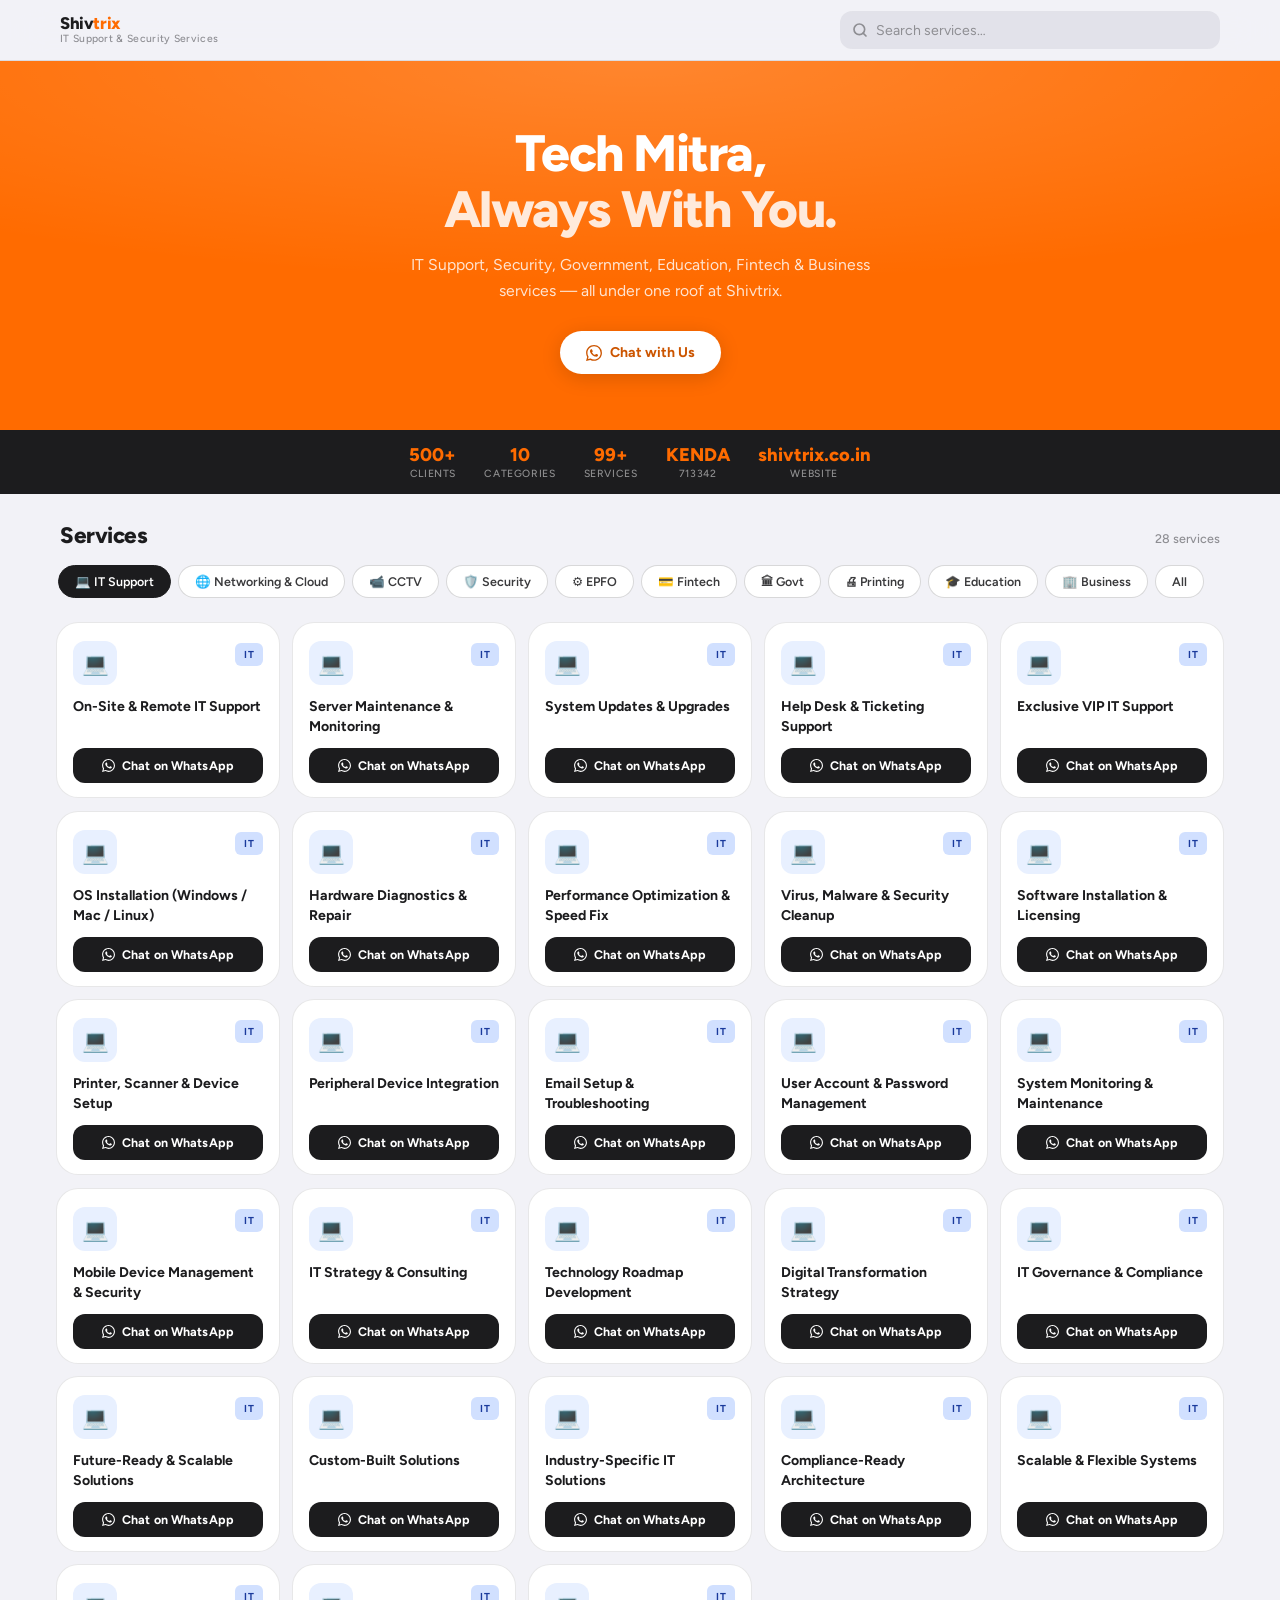
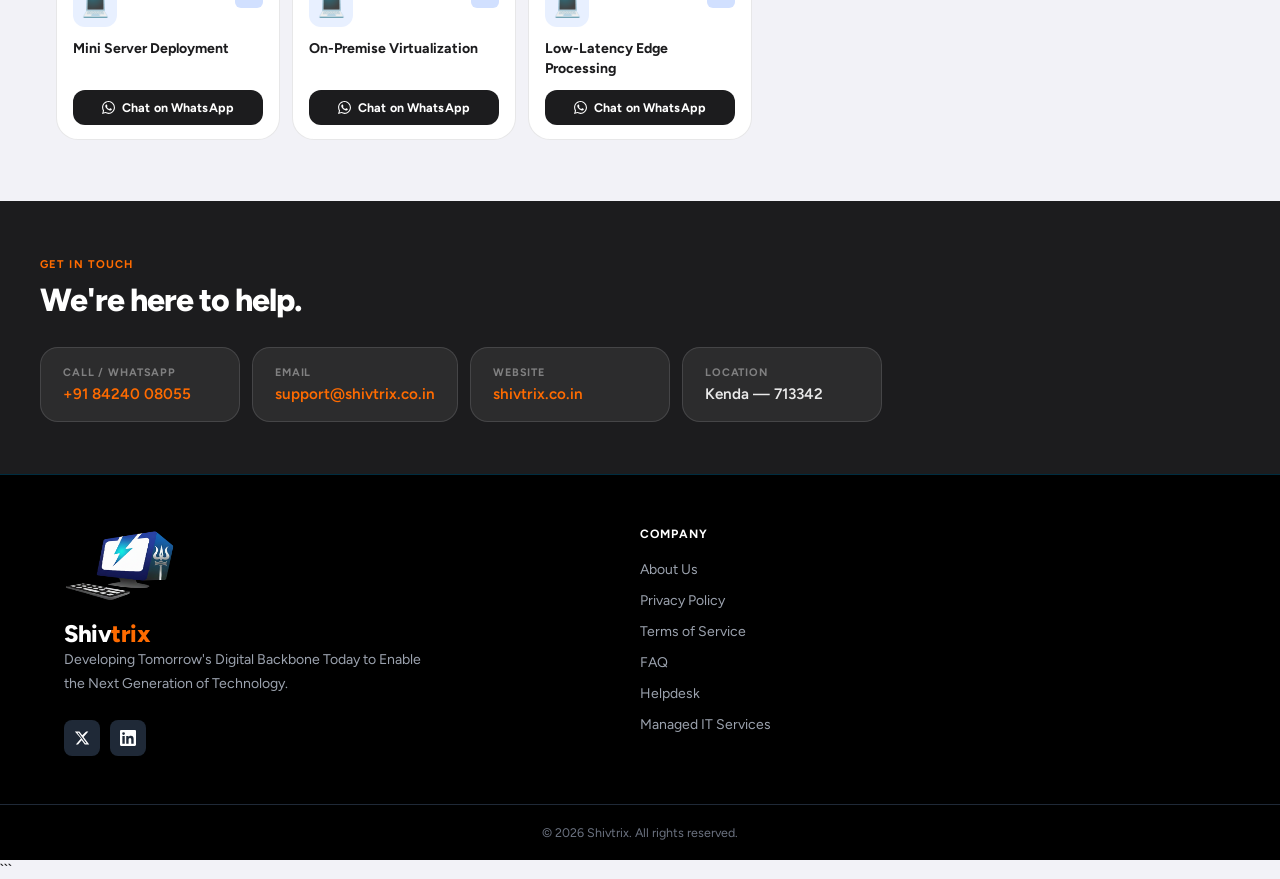
==== index.html @ 71cfd711 "Update title for SEO optimization in index.html" ====
<!DOCTYPE html>
<html lang="en">
<head>
  <meta charset="UTF-8"/>
  <meta name="viewport" content="width=device-width, initial-scale=1.0"/>
  <meta name="google-site-verification" content="UZd0pFppjMn62F0MyUEg0GenR1piKA2XKjVeAiGZ4lw" />
  
  <!-- Favicon -->
  <link rel="icon" type="image/x-icon" sizes="48x48" href="/favicon.ico">
  <link rel="shortcut icon" href="/favicon.ico" type="image/x-icon">

  <link href="https://fonts.googleapis.com/css2?family=Figtree:wght@300;400;500;600;700;800;900&display=swap" rel="stylesheet"/>

  
  <!-- Primary Local SEO Meta Tags -->
  <title>Shivtrix Enterprises — IT Support, Laptop Repair & CCTV in Durgapur Raniganj Asansol Ukhra Jamuria</title>
  <meta name="description" content="Shivtrix Enterprises offers expert IT support, CCTV installation, and laptop repair in Kenda, Bahadurpur, and Jamuria. Fix Windows not booting, internet issues, and malware." />
  <meta name="keywords" content="Shivtrix Enterprises, IT Support Jamuria, laptop repair Kenda, CCTV camera installation Bahadurpur, Windows not booting fix, internet not working troubleshooting, WiFi network setup, MacBook repair Paschim Bardhaman, custom gaming PC building, virus removal expert, web hosting GitHub pages, biometric security systems, computer hardware repair West Bengal" />
  <meta name="robots" content="index, follow" />
  
  <!-- Open Graph / Social Media Meta Tags -->
  <meta property="og:type" content="website" />
  <meta property="og:title" content="Shivtrix Enterprises | Local IT Support & CCTV Surveillance" />
  <meta property="og:description" content="Professional computer hardware repairs, local networking solutions, and security installations across Jamuria, Kenda, and Bahadurpur." />
  <meta property="og:image" content="https://shivtrix.co.in" />
  <meta property="og:url" content="https://shivtrix.co.in" />

  <!-- Twitter Meta Tags -->
  <meta name="twitter:card" content="summary_large_image" />
  <meta name="twitter:title" content="Shivtrix Enterprises — IT Support & Hardware Repair" />
  <meta name="twitter:description" content="Solving Windows boot issues, network failure, and CCTV setups in Paschim Bardhaman." />
  <meta name="twitter:image" content="https://shivtrix.co.in" />

  <!-- Hyper-Localized Schema Markup (Google SEO Gold) -->
  <script type="application/ld+json">
  {
    "@context": "https://schema.org",
    "@type": "LocalBusiness",
    "name": "Shivtrix Enterprises",
    "image": "https://shivtrix.co.in",
    "@id": "https://shivtrix.co.in",
    "url": "https://shivtrix.co.in",
    "telephone": "", 
    "priceRange": "$$",
    "address": {
      "@type": "PostalAddress",
      "addressLocality": "Jamuria",
      "addressRegion": "West Bengal",
      "addressCountry": "IN"
    },
    "geo": {
      "@type": "GeoCoordinates",
      "description": "Serving Kenda, Bahadurpur, Jamuria, and surrounding Paschim Bardhaman areas."
    },
    "openingHoursSpecification": {
      "@type": "OpeningHoursSpecification",
      "dayOfWeek": [
        "Monday", "Tuesday", "Wednesday", "Thursday", "Friday", "Saturday", "Sunday"
      ],
      "opens": "00:00",
      "closes": "23:59"
    },
    "hasOfferCatalog": {
      "@type": "OfferCatalog",
      "name": "Tech Support & Security Solutions",
      "itemListElement": [
        {
          "@type": "Offer",
          "itemOffered": {
            "@type": "Service",
            "name": "Business IT Support & Networking (Internet Not Working Troubleshooting)"
          }
        },
        {
          "@type": "Offer",
          "itemOffered": {
            "@type": "Service",
            "name": "Computer & Hardware Repair (MacBook, iMac, & Windows Not Booting Fixes)"
          }
        },
        {
          "@type": "Offer",
          "itemOffered": {
            "@type": "Service",
            "name": "Security Services for Google Business & Malware Removal"
          }
        },
        {
          "@type": "Offer",
          "itemOffered": {
            "@type": "Service",
            "name": "Web Configuration & GitHub Pages Deployment"
          }
        }
      ]
    }
  }
  </script>

  <style>
*,*::before,*::after{box-sizing:border-box;margin:0;padding:0}

:root{
  --bg:#F2F2F7;
  --card:#FFFFFF;
  --ink:#1C1C1E;
  --ink2:#3A3A3C;
  --muted:#8E8E93;
  --separator:rgba(60,60,67,.12);
  --separator2:rgba(60,60,67,.20);
  --saffron:#FF6B00;
  --saffron-pale:#FFF4EC;
  --saffron-deep:#CC5500;
  --neon-blue:#00B4FF;
  --radius:18px;
  --radius-lg:22px;
}

body{font-family:'Figtree',system-ui,-apple-system,sans-serif;background:var(--bg);color:var(--ink);min-height:100vh;-webkit-font-smoothing:antialiased;}

/* HEADER */
header{position:sticky;top:0;z-index:200;background:rgba(242,242,247,.82);backdrop-filter:blur(20px) saturate(180%);-webkit-backdrop-filter:blur(20px) saturate(180%);border-bottom:0.5px solid var(--separator);}
.header-inner{max-width:1200px;margin:0 auto;padding:0 20px;height:60px;display:flex;align-items:center;justify-content:space-between;gap:16px;}
.logo{display:flex;flex-direction:column;line-height:1;}
.logo-name{font-size:1.05rem;font-weight:800;letter-spacing:-0.4px;color:var(--ink);}
.logo-name span{color:var(--saffron);}
.logo-sub{font-size:.65rem;font-weight:500;color:var(--muted);letter-spacing:.03em;margin-top:2px;}
.search-pill{flex:1;max-width:380px;display:flex;align-items:center;gap:8px;background:rgba(118,118,128,.12);border-radius:12px;padding:0 12px;height:38px;border:none;transition:background .2s;}
.search-pill:focus-within{background:rgba(118,118,128,.2);}
.search-pill svg{color:var(--muted);flex-shrink:0;width:16px;height:16px;}
.search-pill input{border:none;background:transparent;font-family:inherit;font-size:.88rem;color:var(--ink);flex:1;outline:none;}
.search-pill input::placeholder{color:var(--muted);}
.clear-x{background:rgba(118,118,128,.4);border:none;width:18px;height:18px;border-radius:50%;display:none;align-items:center;justify-content:center;cursor:pointer;flex-shrink:0;color:#fff;font-size:.65rem;font-weight:700;}
.clear-x.on{display:flex;}

/* HERO */
.hero{background:var(--saffron);padding:64px 20px 56px;text-align:center;position:relative;overflow:hidden;}
.hero::after{content:'';position:absolute;inset:0;background:radial-gradient(ellipse 80% 60% at 50% 0%,rgba(255,255,255,.18),transparent);pointer-events:none;}
.hero-eyebrow{display:inline-flex;align-items:center;gap:6px;background:rgba(255,255,255,.22);border:1px solid rgba(255,255,255,.3);color:rgba(255,255,255,.95);font-size:.72rem;font-weight:700;letter-spacing:.08em;text-transform:uppercase;padding:5px 14px;border-radius:50px;margin-bottom:20px;}
.hero h1{font-size:clamp(2rem,5vw,3.2rem);font-weight:800;color:#fff;letter-spacing:-1.5px;line-height:1.1;margin-bottom:14px;}
.hero h1 span{opacity:.85;}
.hero p{color:rgba(255,255,255,.82);font-size:.98rem;line-height:1.65;max-width:480px;margin:0 auto 28px;}
.hero-cta{display:inline-flex;align-items:center;gap:8px;background:#fff;color:var(--saffron-deep);font-family:inherit;font-size:.88rem;font-weight:700;padding:13px 26px;border-radius:50px;border:none;cursor:pointer;text-decoration:none;transition:transform .15s,box-shadow .15s;box-shadow:0 4px 20px rgba(0,0,0,.15);}
.hero-cta:hover{transform:scale(1.03);box-shadow:0 6px 28px rgba(0,0,0,.22);}

/* STATS */
.stats-row{background:var(--ink);padding:14px 20px;display:flex;align-items:center;justify-content:center;gap:28px;flex-wrap:wrap;}
.stat{display:flex;flex-direction:column;align-items:center;gap:1px;}
.stat-val{font-size:1.15rem;font-weight:800;color:var(--saffron);}
.stat-lbl{font-size:.65rem;font-weight:500;color:rgba(255,255,255,.5);text-transform:uppercase;letter-spacing:.06em;}

/* MAIN */
main{max-width:1200px;margin:0 auto;padding:28px 16px 60px;}
.top-bar{display:flex;align-items:baseline;justify-content:space-between;margin-bottom:16px;flex-wrap:wrap;gap:6px;padding:0 4px;}
.section-title{font-size:1.4rem;font-weight:800;letter-spacing:-.5px;color:var(--ink);}
.count-lbl{font-size:.78rem;font-weight:500;color:var(--muted);}

/* FILTERS */
.cat-row{display:flex;gap:7px;flex-wrap:wrap;margin-bottom:24px;padding:0 2px;}
.cat-btn{display:inline-flex;align-items:center;gap:5px;background:var(--card);border:0.5px solid var(--separator2);color:var(--ink2);font-family:inherit;font-size:.78rem;font-weight:600;padding:8px 16px;border-radius:50px;cursor:pointer;transition:all .16s;white-space:nowrap;-webkit-tap-highlight-color:transparent;}
.cat-btn:hover{background:var(--saffron-pale);border-color:var(--saffron);color:var(--saffron);}
.cat-btn.active{background:var(--ink);border-color:var(--ink);color:#fff;}

/* GRID */
.grid{display:grid;grid-template-columns:repeat(auto-fill,minmax(220px,1fr));gap:12px;}

/* CARD */
.card{background:var(--card);border-radius:var(--radius-lg);border:0.5px solid var(--separator);padding:18px 16px 14px;display:flex;flex-direction:column;gap:12px;cursor:default;transition:transform .2s cubic-bezier(.34,1.56,.64,1),box-shadow .2s;animation:pop .3s ease both;}
.card:hover{transform:translateY(-4px) scale(1.01);box-shadow:0 12px 40px rgba(0,0,0,.1);border-color:rgba(0,0,0,.1);}
.card-head{display:flex;align-items:flex-start;justify-content:space-between;gap:8px;}
.cat-icon-wrap{width:44px;height:44px;border-radius:12px;display:flex;align-items:center;justify-content:center;font-size:1.35rem;flex-shrink:0;}
.badge{font-size:.63rem;font-weight:700;letter-spacing:.03em;padding:4px 9px;border-radius:6px;text-align:right;line-height:1.5;margin-top:2px;text-transform:uppercase;}
.card-name{font-size:.88rem;font-weight:700;color:var(--ink);line-height:1.4;flex:1;}
.wa-btn{display:flex;align-items:center;justify-content:center;gap:7px;background:var(--ink);color:#fff;font-family:inherit;font-size:.78rem;font-weight:700;padding:10px 14px;border-radius:12px;border:none;text-decoration:none;cursor:pointer;transition:background .18s,transform .15s;margin-top:auto;letter-spacing:.01em;}
.wa-btn:hover{background:#000;transform:scale(1.02);}

/* NO RESULTS */
.no-res{display:none;text-align:center;padding:72px 20px;}
.no-res.on{display:block;}
.no-res-emoji{font-size:2.5rem;margin-bottom:12px;}
.no-res h3{font-size:1.1rem;font-weight:800;color:var(--ink);margin-bottom:6px;}
.no-res p{font-size:.85rem;color:var(--muted);}
.no-res button{background:none;border:none;cursor:pointer;color:var(--saffron);font-family:inherit;font-size:inherit;font-weight:700;}

/* CONTACT */
.contact-section{background:var(--ink);padding:52px 20px;}
.contact-inner{max-width:1200px;margin:0 auto;}
.contact-eyebrow{display:inline-block;font-size:.7rem;font-weight:700;letter-spacing:.1em;text-transform:uppercase;color:var(--saffron);margin-bottom:10px;}
.contact-title{font-size:2rem;font-weight:800;color:#fff;letter-spacing:-1px;margin-bottom:28px;line-height:1.2;}
.contact-grid{display:flex;gap:12px;flex-wrap:wrap;}
.contact-card{background:rgba(255,255,255,.07);border:0.5px solid rgba(255,255,255,.12);border-radius:var(--radius);padding:18px 22px;min-width:200px;transition:background .18s;}
.contact-card:hover{background:rgba(255,255,255,.11);}
.contact-card-label{font-size:.68rem;font-weight:700;letter-spacing:.08em;text-transform:uppercase;color:rgba(255,255,255,.4);margin-bottom:6px;}
.contact-card-val{font-size:.95rem;font-weight:600;}
.contact-card-val a{color:var(--saffron);text-decoration:none;}
.contact-card-val a:hover{text-decoration:underline;}
.contact-card-val span{color:rgba(255,255,255,.9);}

/* FOOTER */
.site-footer{background:#000;border-top:1px solid rgba(0,180,255,.25);padding:52px 0 0;font-family:'Figtree',system-ui,-apple-system,sans-serif;}
.site-footer a{text-decoration:none;transition:color .18s;}
.footer-inner{max-width:1200px;margin:0 auto;padding:0 24px;}
.footer-grid{display:grid;grid-template-columns:2fr 1fr 1fr;gap:48px;}

.footer-brand{}
.footer-logo-link{display:inline-flex;align-items:center;gap:10px;margin-bottom:16px;text-decoration:none;}
.footer-wordmark .wm-shiv{font-size:1.5rem;font-weight:800;color:#fff;letter-spacing:-0.5px;}
.footer-wordmark .wm-trix{font-size:1.5rem;font-weight:800;color:var(--saffron);letter-spacing:-0.5px;}
.footer-tagline{color:#9ca3af;font-size:.88rem;line-height:1.7;max-width:360px;margin-bottom:24px;}
.footer-socials{display:flex;gap:10px;}
.footer-social-btn{width:36px;height:36px;background:#1f2937;border-radius:8px;display:flex;align-items:center;justify-content:center;transition:background .18s;text-decoration:none;}
.footer-social-btn:hover{background:var(--neon-blue);}
.footer-social-btn svg{width:16px;height:16px;fill:#fff;}

.footer-col h4{font-size:.75rem;font-weight:700;letter-spacing:.08em;text-transform:uppercase;color:#fff;margin-bottom:18px;}
.footer-col ul{list-style:none;display:flex;flex-direction:column;gap:12px;}
.footer-col ul li a{font-size:.875rem;color:#9ca3af;}
.footer-col ul li a:hover{color:var(--neon-blue);}

.footer-bottom{border-top:1px solid #1f2937;margin-top:48px;padding:20px 24px;text-align:center;}
.footer-bottom p{font-size:.78rem;color:#6b7280;}

/* CATEGORY COLOUR TOKENS */
.it-icon{background:#E8F0FF;} .it-badge{background:#D1E0FF;color:#1A3A9C;}
.net-icon{background:#E8F7FA;} .net-badge{background:#C7EDF4;color:#0E6A82;}
.epfo-icon{background:#FFF2E5;} .epfo-badge{background:#FFE1BF;color:#8C4200;}
.fin-icon{background:#F0EAFF;} .fin-badge{background:#E0D0FF;color:#5B21B6;}
.gov-icon{background:#EAF0FF;} .gov-badge{background:#D5E3FF;color:#1E4FAD;}
.print-icon{background:#FDEAEA;} .print-badge{background:#FBCECE;color:#991B1B;}
.sch-icon{background:#FDF6E3;} .sch-badge{background:#FAE9B0;color:#7A4F08;}
.biz-icon{background:#F0F0F5;} .biz-badge{background:#E0E0EA;color:#2D2D50;}
.cctv-icon{background:#E6FFFA;} .cctv-badge{background:#B2F5EA;color:#234E52;}
.sec-icon{background:#FEFCBF;} .sec-badge{background:#FAF089;color:#744210;}

/* ANIMATIONS */
@keyframes pop{from{opacity:0;transform:scale(.96) translateY(8px);}to{opacity:1;transform:scale(1) translateY(0);}}
.hidden{display:none!important;}

/* RESPONSIVE */
@media(max-width:900px){.footer-grid{grid-template-columns:1fr 1fr;gap:32px;}.footer-brand{grid-column:1/-1;}}
@media(max-width:640px){
  .header-inner{padding:0 14px;height:54px;}
  .search-pill{max-width:100%;flex:1;}
  .hero{padding:48px 16px 44px;}
  .hero h1{font-size:1.9rem;}
  main{padding:20px 10px 48px;}
  .grid{grid-template-columns:repeat(2,1fr);gap:9px;}
  .cat-row{gap:6px;}
  .stats-row{gap:18px;}
  .footer-grid{grid-template-columns:1fr;}
  .footer-inner{padding:0 16px;}
}
@media(max-width:380px){.grid{grid-template-columns:1fr;}}
</style>
</head>
<body>

<!-- ── HEADER ── -->
<header>
  <div class="header-inner">
    <div class="logo">
      <div class="logo-name">Shiv<span>trix</span></div>
      <div class="logo-sub"> IT Support &amp; Security Services</div>
    </div>
    <div class="search-pill">
      <svg viewBox="0 0 24 24" fill="none" stroke="currentColor" stroke-width="2.5" stroke-linecap="round" stroke-linejoin="round"><circle cx="11" cy="11" r="8"/><line x1="21" y1="21" x2="16.65" y2="16.65"/></svg>
      <input id="search-input" type="text" placeholder="Search services…" oninput="onSearch()" autocomplete="off"/>
      <button class="clear-x" id="clear-x" onclick="clearSearch()">✕</button>
    </div>
  </div>
</header>

<!-- ── HERO ── -->
<section class="hero">
  <h1>Tech Mitra,<br/><span>Always With You.</span></h1>
  <p>IT Support, Security, Government, Education, Fintech &amp; Business services — all under one roof at Shivtrix.</p>
  <a href="https://wa.me/918424008055?text=Hi%2C+I%27d+like+to+know+more+about+your+services" target="_blank" class="hero-cta">
    <svg width="16" height="16" viewBox="0 0 24 24" fill="currentColor"><path d="M17.472 14.382c-.297-.149-1.758-.867-2.03-.967-.273-.099-.471-.148-.67.15-.197.297-.767.966-.94 1.164-.173.199-.347.223-.644.075-.297-.15-1.255-.463-2.39-1.475-.883-.788-1.48-1.761-1.653-2.059-.173-.297-.018-.458.13-.606.134-.133.298-.347.446-.52.149-.174.198-.298.298-.497.099-.198.05-.371-.025-.52-.075-.149-.669-1.612-.916-2.207-.242-.579-.487-.5-.669-.51-.173-.008-.371-.01-.57-.01-.198 0-.52.074-.792.372-.272.297-1.04 1.016-1.04 2.479 0 1.462 1.065 2.875 1.213 3.074.149.198 2.096 3.2 5.077 4.487.709.306 1.262.489 1.694.625.712.227 1.36.195 1.871.118.571-.085 1.758-.719 2.006-1.413.248-.694.248-1.289.173-1.413-.074-.124-.272-.198-.57-.347m-5.421 7.403h-.004a9.87 9.87 0 01-5.031-1.378l-.361-.214-3.741.982.998-3.648-.235-.374a9.86 9.86 0 01-1.51-5.26c.001-5.45 4.436-9.884 9.888-9.884 2.64 0 5.122 1.03 6.988 2.898a9.825 9.825 0 012.893 6.994c-.003 5.45-4.437 9.884-9.885 9.884m8.413-18.297A11.815 11.815 0 0012.05 0C5.495 0 .16 5.335.157 11.892c0 2.096.547 4.142 1.588 5.945L.057 24l6.305-1.654a11.882 11.882 0 005.683 1.448h.005c6.554 0 11.89-5.335 11.893-11.893a11.821 11.821 0 00-3.48-8.413z"/></svg>
    Chat with Us
  </a>
</section>

<!-- ── STATS ── -->
<div class="stats-row">
  <div class="stat"><div class="stat-val">500+</div><div class="stat-lbl">Clients</div></div>
  <div class="stat"><div class="stat-val">10</div><div class="stat-lbl">Categories</div></div>
  <div class="stat"><div class="stat-val">99+</div><div class="stat-lbl">Services</div></div>
  <div class="stat"><div class="stat-val">KENDA</div><div class="stat-lbl">713342</div></div>
  <div class="stat"><div class="stat-val">shivtrix.co.in</div><div class="stat-lbl">Website</div></div>
</div>

<!-- ── MAIN ── -->
<main>
  <div class="top-bar">
    <div class="section-title">Services</div>
    <div class="count-lbl" id="count-lbl"></div>
  </div>

  <!-- Filters -->
  <div class="cat-row" id="cat-row">
   
    <button class="cat-btn active" data-cat="IT Support"              onclick="setCategory(this)">💻 IT Support</button>
    <button class="cat-btn"        data-cat="Networking & Cloud Services" onclick="setCategory(this)">🌐 Networking &amp; Cloud</button>
    <button class="cat-btn"        data-cat="CCTV Surveillance"       onclick="setCategory(this)">📹 CCTV</button>
    <button class="cat-btn"        data-cat="Electronic Security"     onclick="setCategory(this)">🛡️ Security</button>
    <button class="cat-btn"        data-cat="EPFO & UAN"              onclick="setCategory(this)">⚙️ EPFO</button>
    <button class="cat-btn"        data-cat="Fintech"                 onclick="setCategory(this)">💳 Fintech</button>
    <button class="cat-btn"        data-cat="Govt Services"           onclick="setCategory(this)">🏛 Govt</button>
    <button class="cat-btn"        data-cat="Printing Services"       onclick="setCategory(this)">🖨 Printing</button>
    <button class="cat-btn"        data-cat="School & College"        onclick="setCategory(this)">🎓 Education</button>
    <button class="cat-btn"        data-cat="Business Services"       onclick="setCategory(this)">🏢 Business</button>
    <button class="cat-btn"        data-cat="all"                     onclick="setCategory(this)">All</button>
    
  </div>

  <div class="grid" id="grid"></div>
  <div class="no-res" id="no-res">
    <div class="no-res-emoji">🔍</div>
    <h3>No services found</h3>
    <p>Try a different term or <button onclick="clearSearch()">clear the search</button>.</p>
  </div>
</main>

<!-- ── CONTACT ── -->
<section class="contact-section">
  <div class="contact-inner">
    <div class="contact-eyebrow">Get in Touch</div>
    <div class="contact-title">We're here to help.</div>
    <div class="contact-grid">
      <div class="contact-card">
        <div class="contact-card-label">Call / WhatsApp</div>
        <div class="contact-card-val"><a href="tel:+918424008055">+91 84240 08055</a></div>
      </div>
      <div class="contact-card">
        <div class="contact-card-label">Email</div>
        <div class="contact-card-val"><a href="mailto:support@shivtrix.co.in">support@shivtrix.co.in</a></div>
      </div>
      <div class="contact-card">
        <div class="contact-card-label">Website</div>
        <div class="contact-card-val"><a href="https://shivtrix.co.in" target="_blank">shivtrix.co.in</a></div>
      </div>
      <div class="contact-card">
        <div class="contact-card-label">Location</div>
        <div class="contact-card-val"><span>Kenda — 713342</span></div>
      </div>
    </div>
  </div>
</section>

<!-- ── FOOTER ── -->
<footer class="site-footer">
  <div class="footer-inner">
    <div class="footer-grid">

      <!-- Brand -->
      <div class="footer-brand">
        <a href="helpdesk.html" class="footer-logo-link">
          <img src="/shivtrix-logo.png" alt="Shivtrix Logo" style="width: 3cm; height: 2cm;" />
        </a>
        <div class="footer-wordmark">
          <span class="wm-shiv">Shiv</span><span class="wm-trix">trix</span>
        </div>
        <p class="footer-tagline">
          Developing Tomorrow's Digital Backbone Today to Enable the Next Generation of Technology.
        </p>
        <div class="footer-socials">
          <a href="https://x.com/ShivtrixTech" target="_blank" rel="noopener noreferrer" class="footer-social-btn" title="Twitter / X">
            <svg viewBox="0 0 24 24" xmlns="http://www.w3.org/2000/svg">
              <path d="M18.244 2.25h3.308l-7.227 8.26 8.502 11.24H16.17l-4.714-6.231-5.401 6.231H2.741l7.73-8.835L1.254 2.25H8.08l4.253 5.622L18.244 2.25zm-1.161 17.52h1.833L7.084 4.126H5.117L17.083 19.77z"/>
            </svg>
          </a>
          <a href="https://www.linkedin.com/in/shivtrix-tech" target="_blank" rel="noopener noreferrer" class="footer-social-btn" title="LinkedIn">
            <svg viewBox="0 0 24 24" xmlns="http://www.w3.org/2000/svg">
              <path d="M20.447 20.452h-3.554v-5.569c0-1.328-.027-3.037-1.852-3.037-1.853 0-2.136 1.445-2.136 2.939v5.667H9.351V9h3.414v1.561h.046c.477-.9 1.637-1.85 3.37-1.85 3.601 0 4.267 2.37 4.267 5.455v6.286zM5.337 7.433a2.062 2.062 0 01-2.063-2.065 2.064 2.064 0 112.063 2.065zm1.782 13.019H3.555V9h3.564v11.452zM22.225 0H1.771C.792 0 0 .774 0 1.729v20.542C0 23.227.792 24 1.771 24h20.451C23.2 24 24 23.227 24 22.271V1.729C24 .774 23.2 0 22.222 0h.003z"/>
            </svg>
          </a>
        </div>
      </div>

      <!-- Company -->
      <div class="footer-col">
        <h4>Company</h4>
        <ul>
          <li><a href="about.html">About Us</a></li>
          <li><a href="privacy.html">Privacy Policy</a></li>
          <li><a href="terms.html">Terms of Service</a></li>
          <li><a href="blog.html">FAQ</a></li>
          <li><a href="helpdesk.html">Helpdesk</a></li>
          <li><a href="services.html">Managed IT Services</a></li>
        </ul>
      </div>

    </div>
  </div>

  <div class="footer-bottom">
    <p>&copy; 2026 Shivtrix. All rights reserved.</p>
  </div>
</footer>

<script>
const SERVICES=[
  // ── IT Support ──────────────────────────────────────
  {name:"On-Site & Remote IT Support",category:"IT Support",icon:"💻",ic:"it"},
  {name:"Server Maintenance & Monitoring",category:"IT Support",icon:"💻",ic:"it"},
  {name:"System Updates & Upgrades",category:"IT Support",icon:"💻",ic:"it"},
  {name:"Help Desk & Ticketing Support",category:"IT Support",icon:"💻",ic:"it"},
  {name:"Exclusive VIP IT Support",category:"IT Support",icon:"💻",ic:"it"},
  {name:"OS Installation (Windows / Mac / Linux)",category:"IT Support",icon:"💻",ic:"it"},
  {name:"Hardware Diagnostics & Repair",category:"IT Support",icon:"💻",ic:"it"},
  {name:"Performance Optimization & Speed Fix",category:"IT Support",icon:"💻",ic:"it"},
  {name:"Virus, Malware & Security Cleanup",category:"IT Support",icon:"💻",ic:"it"},
  {name:"Software Installation & Licensing",category:"IT Support",icon:"💻",ic:"it"},
  {name:"Printer, Scanner & Device Setup",category:"IT Support",icon:"💻",ic:"it"},
  {name:"Peripheral Device Integration",category:"IT Support",icon:"💻",ic:"it"},
  {name:"Email Setup & Troubleshooting",category:"IT Support",icon:"💻",ic:"it"},
  {name:"User Account & Password Management",category:"IT Support",icon:"💻",ic:"it"},
  {name:"System Monitoring & Maintenance",category:"IT Support",icon:"💻",ic:"it"},
  {name:"Mobile Device Management & Security",category:"IT Support",icon:"💻",ic:"it"},
  {name:"IT Strategy & Consulting",category:"IT Support",icon:"💻",ic:"it"},
  {name:"Technology Roadmap Development",category:"IT Support",icon:"💻",ic:"it"},
  {name:"Digital Transformation Strategy",category:"IT Support",icon:"💻",ic:"it"},
  {name:"IT Governance & Compliance",category:"IT Support",icon:"💻",ic:"it"},
  {name:"Future-Ready & Scalable Solutions",category:"IT Support",icon:"💻",ic:"it"},
  {name:"Custom-Built Solutions",category:"IT Support",icon:"💻",ic:"it"},
  {name:"Industry-Specific IT Solutions",category:"IT Support",icon:"💻",ic:"it"},
  {name:"Compliance-Ready Architecture",category:"IT Support",icon:"💻",ic:"it"},
  {name:"Scalable & Flexible Systems",category:"IT Support",icon:"💻",ic:"it"},
  {name:"Mini Server Deployment",category:"IT Support",icon:"💻",ic:"it"},
  {name:"On-Premise Virtualization",category:"IT Support",icon:"💻",ic:"it"},
  {name:"Low-Latency Edge Processing",category:"IT Support",icon:"💻",ic:"it"},
  // ── Networking & Cloud ───────────────────────────────
  {name:"Network Architecture Design",category:"Networking & Cloud Services",icon:"🌐",ic:"net"},
  {name:"Network Setup & Optimization",category:"Networking & Cloud Services",icon:"🌐",ic:"net"},
  {name:"LAN Performance Optimization",category:"Networking & Cloud Services",icon:"🌐",ic:"net"},
  {name:"WiFi Signal Boost & Coverage",category:"Networking & Cloud Services",icon:"🌐",ic:"net"},
  {name:"Internet Speed Troubleshooting",category:"Networking & Cloud Services",icon:"🌐",ic:"net"},
  {name:"VPN Setup (Cloud / On-Premise)",category:"Networking & Cloud Services",icon:"🌐",ic:"net"},
  {name:"Remote Access Solutions",category:"Networking & Cloud Services",icon:"🌐",ic:"net"},
  {name:"Cloud Migration",category:"Networking & Cloud Services",icon:"🌐",ic:"net"},
  {name:"Cloud / Virtual Server Support",category:"Networking & Cloud Services",icon:"🌐",ic:"net"},
  {name:"Network Security Audits",category:"Networking & Cloud Services",icon:"🌐",ic:"net"},
  {name:"Threat Detection & Response",category:"Networking & Cloud Services",icon:"🌐",ic:"net"},
  {name:"ISO Compliance Standards",category:"Networking & Cloud Services",icon:"🌐",ic:"net"},
  {name:"Data Recovery & File Restoration",category:"Networking & Cloud Services",icon:"🌐",ic:"net"},
  {name:"Backup Solutions (Local / Cloud / Hybrid)",category:"Networking & Cloud Services",icon:"🌐",ic:"net"},
  // ── EPFO & UAN ──────────────────────────────────────
  {name:"UAN Activation & Registration",category:"EPFO & UAN",icon:"⚙️",ic:"epfo"},
  {name:"UAN Password Reset",category:"EPFO & UAN",icon:"⚙️",ic:"epfo"},
  {name:"EPF Withdrawal / Transfer",category:"EPFO & UAN",icon:"⚙️",ic:"epfo"},
  {name:"KYC Update",category:"EPFO & UAN",icon:"⚙️",ic:"epfo"},
  {name:"E-Nomination",category:"EPFO & UAN",icon:"⚙️",ic:"epfo"},
  {name:"Passbook Printing",category:"EPFO & UAN",icon:"⚙️",ic:"epfo"},
  {name:"Grievance Filing",category:"EPFO & UAN",icon:"⚙️",ic:"epfo"},
  {name:"Death Claims",category:"EPFO & UAN",icon:"⚙️",ic:"epfo"},
  {name:"E-Shram Card",category:"EPFO & UAN",icon:"⚙️",ic:"epfo"},
  {name:"ESIC Pehchan Card",category:"EPFO & UAN",icon:"⚙️",ic:"epfo"},
  // ── Fintech ─────────────────────────────────────────
  {name:"Account Opening",category:"Fintech",icon:"💳",ic:"fin"},
  {name:"Cash Deposit & Withdrawal",category:"Fintech",icon:"💳",ic:"fin"},
  {name:"Aadhaar ATM (AePS)",category:"Fintech",icon:"💳",ic:"fin"},
  {name:"Money Transfer (DMT)",category:"Fintech",icon:"💳",ic:"fin"},
  {name:"Micro-ATM Services",category:"Fintech",icon:"💳",ic:"fin"},
  {name:"DBT Linking",category:"Fintech",icon:"💳",ic:"fin"},
  {name:"Utility Bill Payments",category:"Fintech",icon:"💳",ic:"fin"},
  {name:"FASTag Services",category:"Fintech",icon:"💳",ic:"fin"},
  {name:"Mobile & DTH Recharge",category:"Fintech",icon:"💳",ic:"fin"},
  {name:"Insurance Premium Payment",category:"Fintech",icon:"💳",ic:"fin"},
  {name:"Loan EMI Payment",category:"Fintech",icon:"💳",ic:"fin"},
  {name:"Digital Wallet Setup",category:"Fintech",icon:"💳",ic:"fin"},
  // ── Govt Services ───────────────────────────────────
  {name:"DigiLocker Account Setup",category:"Govt Services",icon:"🏛",ic:"gov"},
  {name:"Aadhaar Linking",category:"Govt Services",icon:"🏛",ic:"gov"},
  {name:"Driving License Download",category:"Govt Services",icon:"🏛",ic:"gov"},
  {name:"Marksheet Printing",category:"Govt Services",icon:"🏛",ic:"gov"},
  {name:"New PAN Card / Correction",category:"Govt Services",icon:"🏛",ic:"gov"},
  {name:"Voter ID Registration / Correction",category:"Govt Services",icon:"🏛",ic:"gov"},
  {name:"Ration Card Services",category:"Govt Services",icon:"🏛",ic:"gov"},
  {name:"Passport Appointment",category:"Govt Services",icon:"🏛",ic:"gov"},
  {name:"Police Verification Certificate",category:"Govt Services",icon:"🏛",ic:"gov"},
  // ── Printing Services ───────────────────────────────
  {name:"Passport Size Photos (Instant)",category:"Printing Services",icon:"🖨",ic:"print"},
  {name:"Resume Design & Printing",category:"Printing Services",icon:"🖨",ic:"print"},
  {name:"Project Printing",category:"Printing Services",icon:"🖨",ic:"print"},
  {name:"Custom Certificates",category:"Printing Services",icon:"🖨",ic:"print"},
  {name:"Student ID Cards",category:"Printing Services",icon:"🖨",ic:"print"},
  {name:"Custom Stickers",category:"Printing Services",icon:"🖨",ic:"print"},
  {name:"Letterheads",category:"Printing Services",icon:"🖨",ic:"print"},
  {name:"Document Scanning",category:"Printing Services",icon:"🖨",ic:"print"},
  {name:"Bulk Photocopy",category:"Printing Services",icon:"🖨",ic:"print"},
  {name:"Lamination",category:"Printing Services",icon:"🖨",ic:"print"},
  {name:"QR Code Stands",category:"Printing Services",icon:"🖨",ic:"print"},
  {name:"Business Cards",category:"Printing Services",icon:"🖨",ic:"print"},
  // ── School & College ────────────────────────────────
  {name:"Admission Form Filling (School / College)",category:"School & College",icon:"🎓",ic:"sch"},
  {name:"Online Exam Form Submission",category:"School & College",icon:"🎓",ic:"sch"},
  {name:"Hall Ticket / Admit Card Download",category:"School & College",icon:"🎓",ic:"sch"},
  {name:"Result Checking & Printout",category:"School & College",icon:"🎓",ic:"sch"},
  // ── Business Services ───────────────────────────────
  {name:"MSME / Udyam Registration",category:"Business Services",icon:"🏢",ic:"biz"},
  {name:"Shop Act License Registration",category:"Business Services",icon:"🏢",ic:"biz"},
  {name:"Business PAN Card Application",category:"Business Services",icon:"🏢",ic:"biz"},
  {name:"Printing & Branding (Business Cards, Letterhead, etc.)",category:"Business Services",icon:"🏢",ic:"biz"},
  {name:"WhatsApp Business Setup & Auto Reply",category:"Business Services",icon:"🏢",ic:"biz"},
  {name:"UPI QR Code Setup (Payment Ready)",category:"Business Services",icon:"🏢",ic:"biz"},
  {name:"Invoice / Billing System Setup",category:"Business Services",icon:"🏢",ic:"biz"},
  {name:"Customer Data Management (Basic CRM)",category:"Business Services",icon:"🏢",ic:"biz"},
  {name:"Google Form Data Collection Setup",category:"Business Services",icon:"🏢",ic:"biz"},
  {name:"Website Basic Setup (Business Page)",category:"Business Services",icon:"🏢",ic:"biz"},
  {name:"Appointment Booking System",category:"Business Services",icon:"🏢",ic:"biz"},
  // ── CCTV ────────────────────────────────────────────
  {name:"Site Survey & Security Assessment",category:"CCTV Surveillance",icon:"📹",ic:"cctv"},
  {name:"Custom Surveillance Design",category:"CCTV Surveillance",icon:"📹",ic:"cctv"},
  {name:"IP Camera & Hardware Consultation",category:"CCTV Surveillance",icon:"📹",ic:"cctv"},
  {name:"Camera Mounting & Installation",category:"CCTV Surveillance",icon:"📹",ic:"cctv"},
  {name:"Cabling & Infrastructure Setup",category:"CCTV Surveillance",icon:"📹",ic:"cctv"},
  {name:"Recording Unit (DVR/NVR) Setup",category:"CCTV Surveillance",icon:"📹",ic:"cctv"},
  {name:"Network & Remote Access Configuration",category:"CCTV Surveillance",icon:"📹",ic:"cctv"},
  {name:"Smart & AI Feature Configuration",category:"CCTV Surveillance",icon:"📹",ic:"cctv"},
  {name:"Night Vision & Image Tuning",category:"CCTV Surveillance",icon:"📹",ic:"cctv"},
  {name:"System Upgrades & Migration",category:"CCTV Surveillance",icon:"📹",ic:"cctv"},
  {name:"CCTV Repair & Troubleshooting",category:"CCTV Surveillance",icon:"📹",ic:"cctv"},
  {name:"CCTV Annual Maintenance Contracts (AMC)",category:"CCTV Surveillance",icon:"📹",ic:"cctv"},
  {name:"Client Training & Walkthrough",category:"CCTV Surveillance",icon:"📹",ic:"cctv"},
  // ── Electronic Security Systems ──────────────────────
  {name:"Biometric & Access Control Installation",category:"Electronic Security",icon:"🛡️",ic:"sec"},
  {name:"Video Door Phone (VDP) Systems",category:"Electronic Security",icon:"🛡️",ic:"sec"},
  {name:"Electronic Door Locks",category:"Electronic Security",icon:"🛡️",ic:"sec"},
  {name:"Intrusion Alarm Systems",category:"Electronic Security",icon:"🛡️",ic:"sec"},
  {name:"Fire Alarm & Smoke Detection",category:"Electronic Security",icon:"🛡️",ic:"sec"},
  {name:"Perimeter Security Solutions",category:"Electronic Security",icon:"🛡️",ic:"sec"},
  {name:"Security System Integration",category:"Electronic Security",icon:"🛡️",ic:"sec"},
  {name:"Security Hardware Maintenance & Support",category:"Electronic Security",icon:"🛡️",ic:"sec"}
];

const BADGE_LABELS={
  "IT Support":"IT","Networking & Cloud Services":"Network",
  "EPFO & UAN":"EPFO","Fintech":"Fintech","Govt Services":"Govt",
  "Printing Services":"Print","School & College":"Edu","Business Services":"Business",
  "CCTV Surveillance":"CCTV","Electronic Security":"Security"
};

let activeCat="IT Support", query="";

function buildGrid(){
  const g=document.getElementById("grid");
  g.innerHTML="";
  SERVICES.forEach((s,i)=>{
    const waMsg=encodeURIComponent("Hi! I want to enquire about: "+s.name);
    const waUrl="https://wa.me/918424008055?text="+waMsg;
    const d=document.createElement("div");
    d.className="card";
    d.dataset.cat=s.category;
    d.dataset.q=s.name.toLowerCase();
    d.style.animationDelay=(i%24*20)+"ms";
    d.innerHTML=`
      <div class="card-head">
        <div class="cat-icon-wrap ${s.ic}-icon">${s.icon}</div>
        <span class="badge ${s.ic}-badge">${BADGE_LABELS[s.category]||s.category}</span>
      </div>
      <div class="card-name">${s.name}</div>
      <a href="${waUrl}" target="_blank" rel="noopener" class="wa-btn">
        <svg width="13" height="13" viewBox="0 0 24 24" fill="white"><path d="M17.472 14.382c-.297-.149-1.758-.867-2.03-.967-.273-.099-.471-.148-.67.15-.197.297-.767.966-.94 1.164-.173.199-.347.223-.644.075-.297-.15-1.255-.463-2.39-1.475-.883-.788-1.48-1.761-1.653-2.059-.173-.297-.018-.458.13-.606.134-.133.298-.347.446-.52.149-.174.198-.298.298-.497.099-.198.05-.371-.025-.52-.075-.149-.669-1.612-.916-2.207-.242-.579-.487-.5-.669-.51-.173-.008-.371-.01-.57-.01-.198 0-.52.074-.792.372-.272.297-1.04 1.016-1.04 2.479 0 1.462 1.065 2.875 1.213 3.074.149.198 2.096 3.2 5.077 4.487.709.306 1.262.489 1.694.625.712.227 1.36.195 1.871.118.571-.085 1.758-.719 2.006-1.413.248-.694.248-1.289.173-1.413-.074-.124-.272-.198-.57-.347m-5.421 7.403h-.004a9.87 9.87 0 01-5.031-1.378l-.361-.214-3.741.982.998-3.648-.235-.374a9.86 9.86 0 01-1.51-5.26c.001-5.45 4.436-9.884 9.888-9.884 2.64 0 5.122 1.03 6.988 2.898a9.825 9.825 0 012.893 6.994c-.003 5.45-4.437 9.884-9.885 9.884m8.413-18.297A11.815 11.815 0 0012.05 0C5.495 0 .16 5.335.157 11.892c0 2.096.547 4.142 1.588 5.945L.057 24l6.305-1.654a11.882 11.882 0 005.683 1.448h.005c6.554 0 11.89-5.335 11.893-11.893a11.821 11.821 0 00-3.48-8.413z"/></svg>
        Chat on WhatsApp
      </a>`;
    g.appendChild(d);
  });
  applyFilters();
}

function applyFilters(){
  const cards=document.querySelectorAll(".card");
  let n=0;
  cards.forEach(c=>{
    const mc=activeCat==="all"||c.dataset.cat===activeCat;
    const mq=!query||c.dataset.q.includes(query);
    if(mc&&mq){c.classList.remove("hidden");n++;}
    else c.classList.add("hidden");
  });
  document.getElementById("count-lbl").textContent=n+" service"+(n!==1?"s":"");
  const nr=document.getElementById("no-res");
  n===0?nr.classList.add("on"):nr.classList.remove("on");
}

function setCategory(btn){
  document.querySelectorAll(".cat-btn").forEach(b=>b.classList.remove("active"));
  btn.classList.add("active");
  activeCat=btn.dataset.cat;
  applyFilters();
}

function onSearch(){
  query=document.getElementById("search-input").value.trim().toLowerCase();
  document.getElementById("clear-x").classList.toggle("on",!!query);
  applyFilters();
}

function clearSearch(){
  document.getElementById("search-input").value="";
  query="";
  document.getElementById("clear-x").classList.remove("on");
  applyFilters();
}

document.addEventListener("DOMContentLoaded",buildGrid);
</script>
</body>
</html>

```
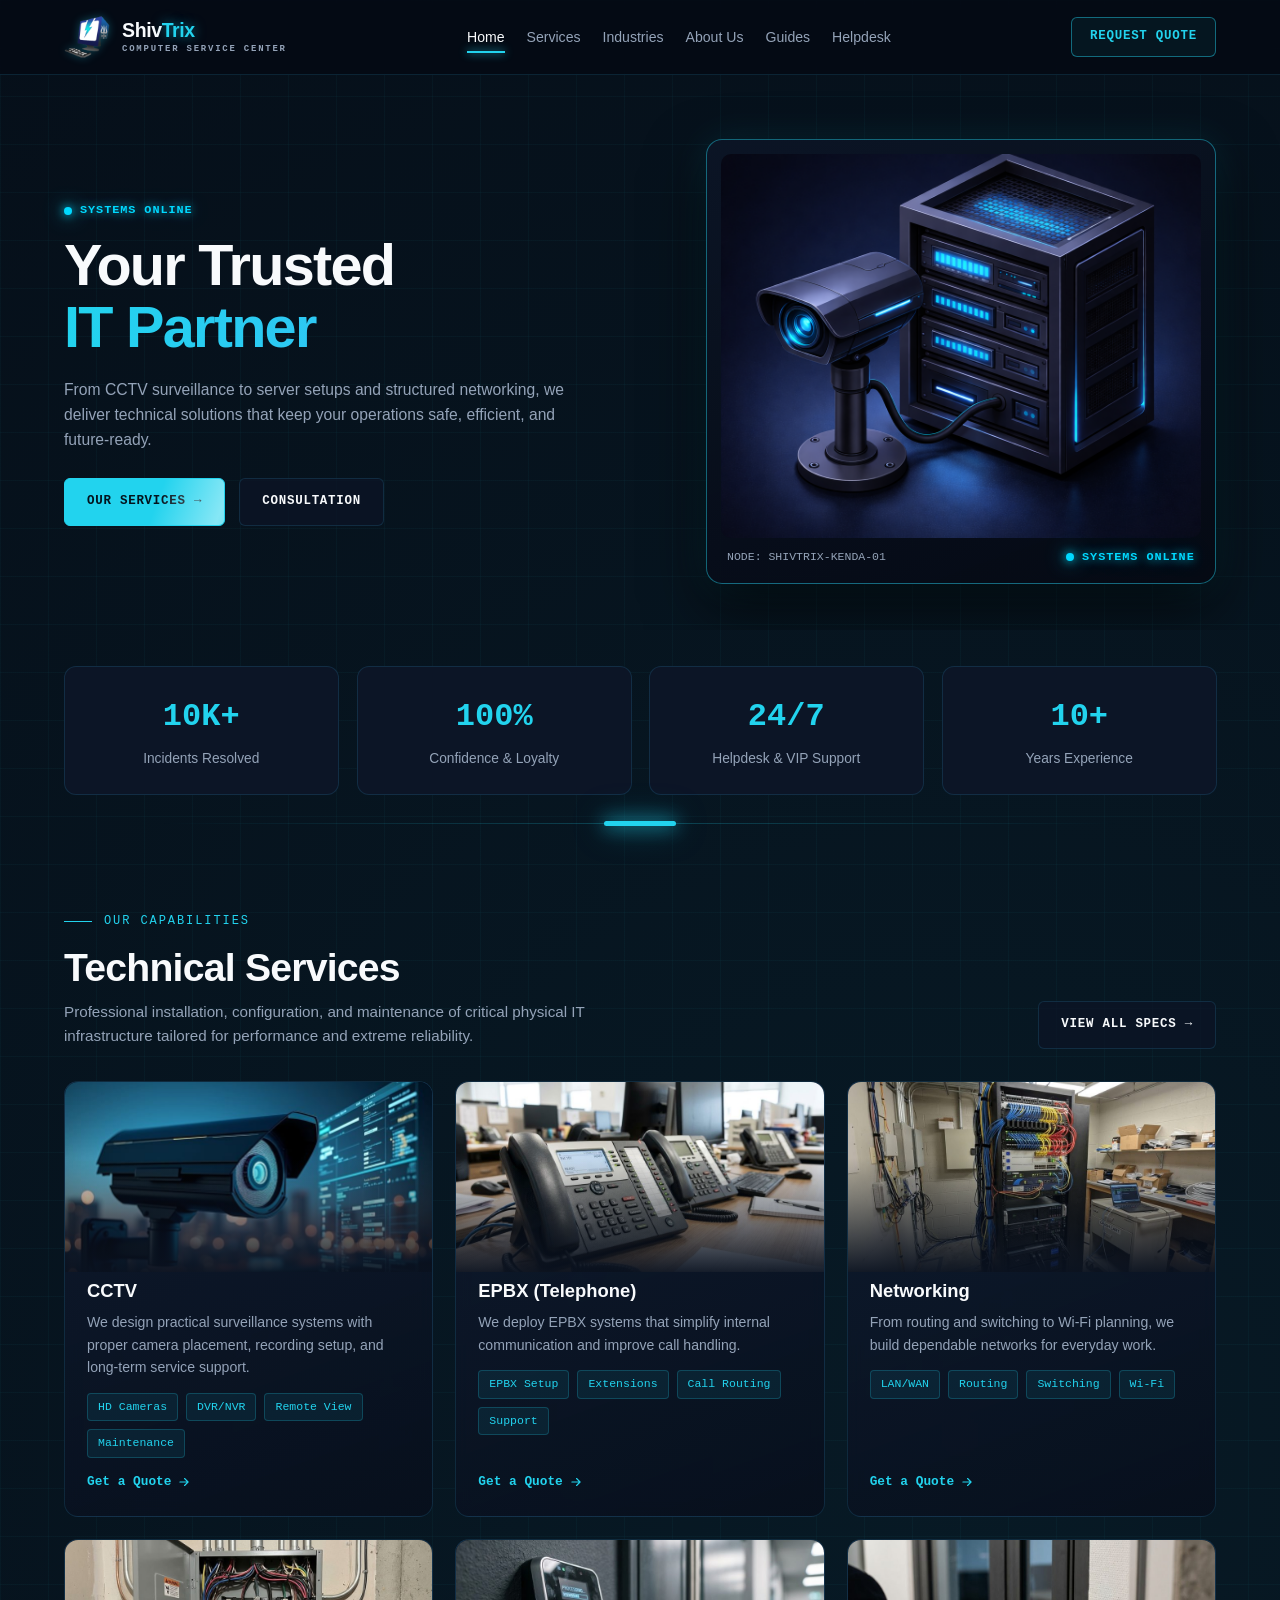
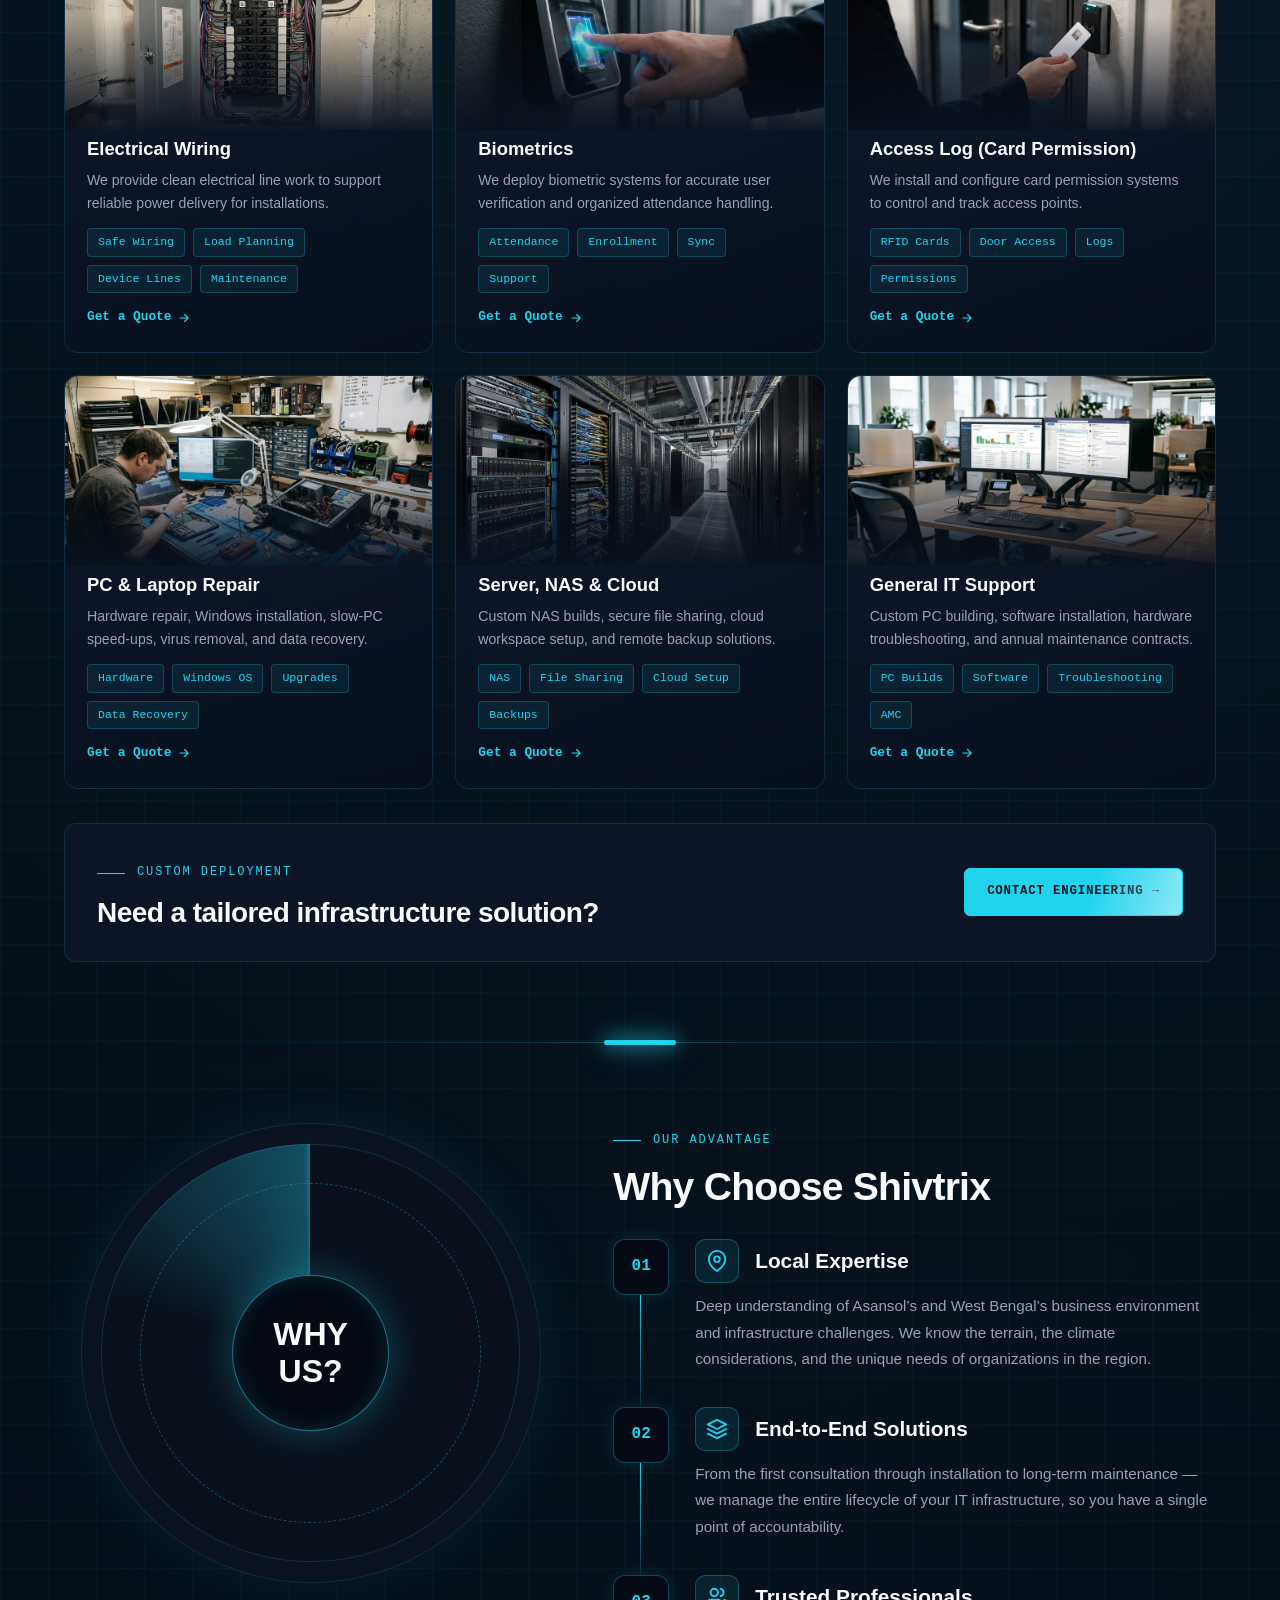
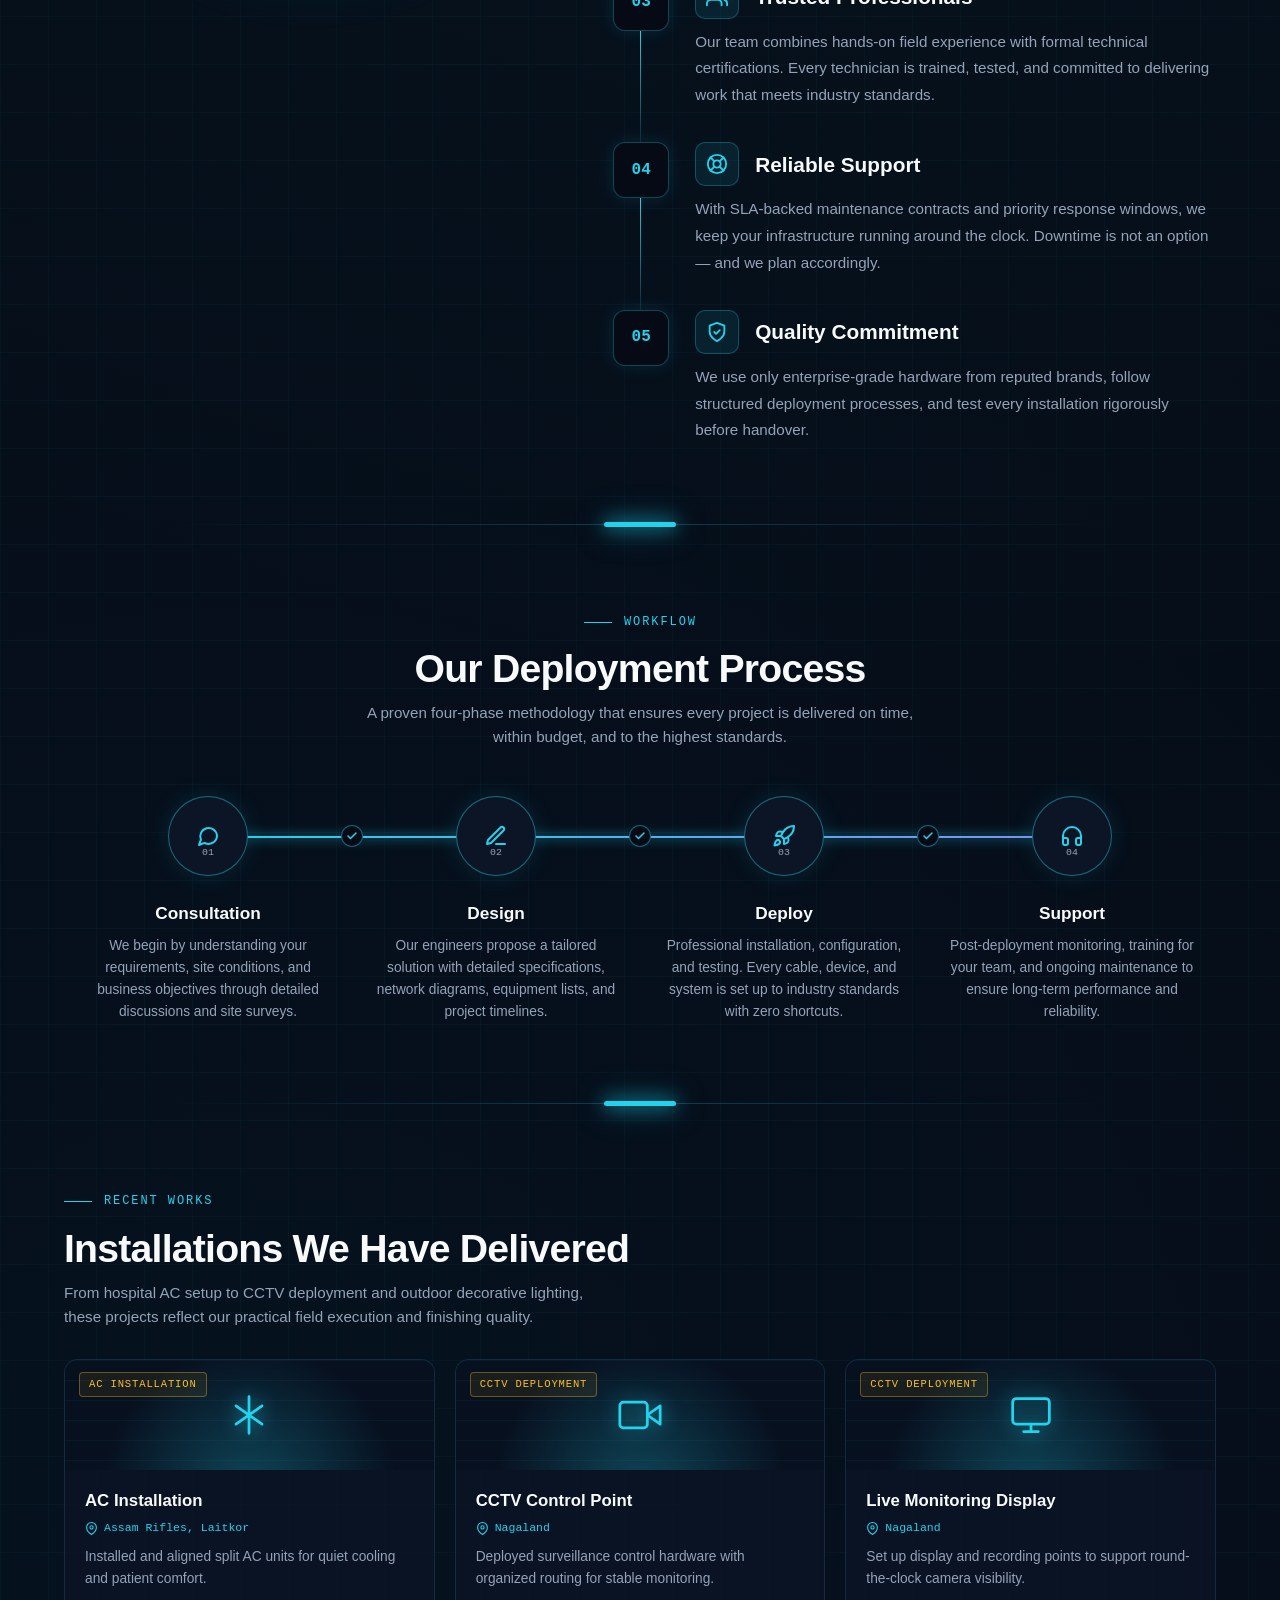
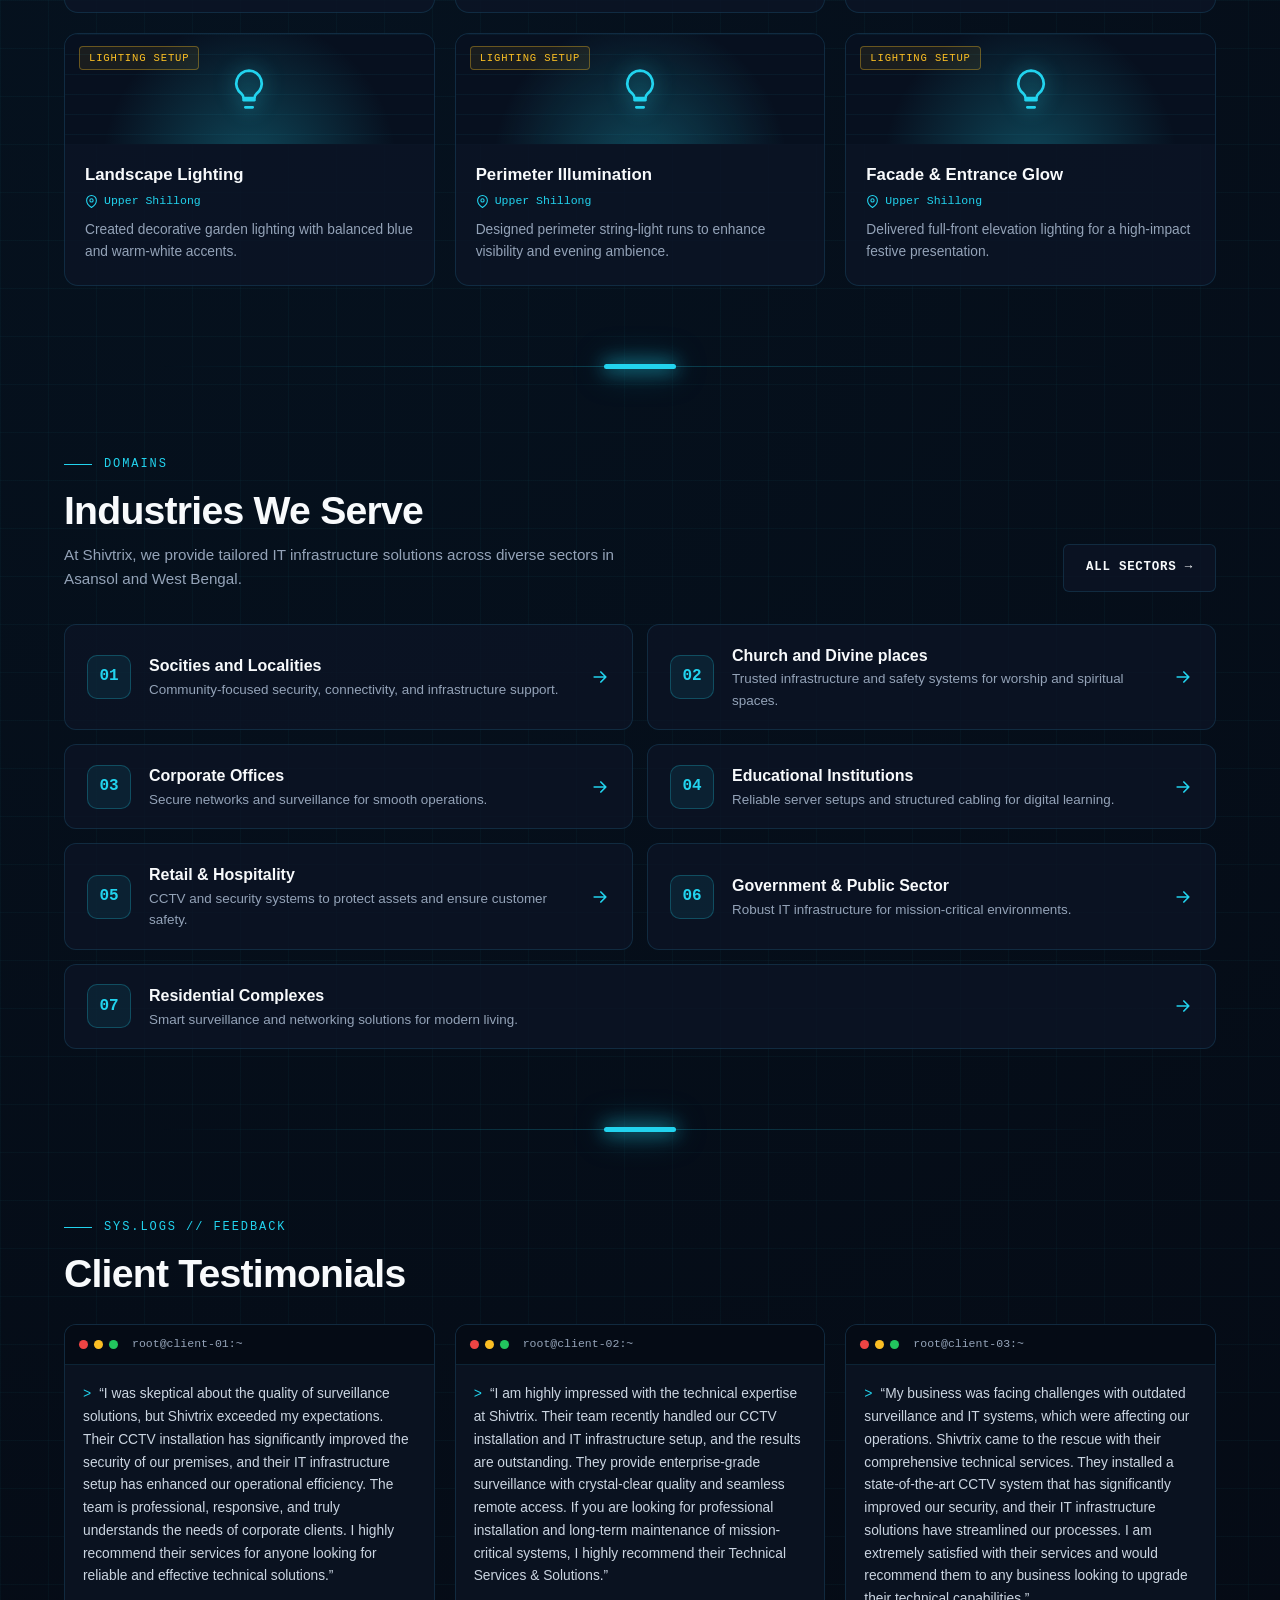
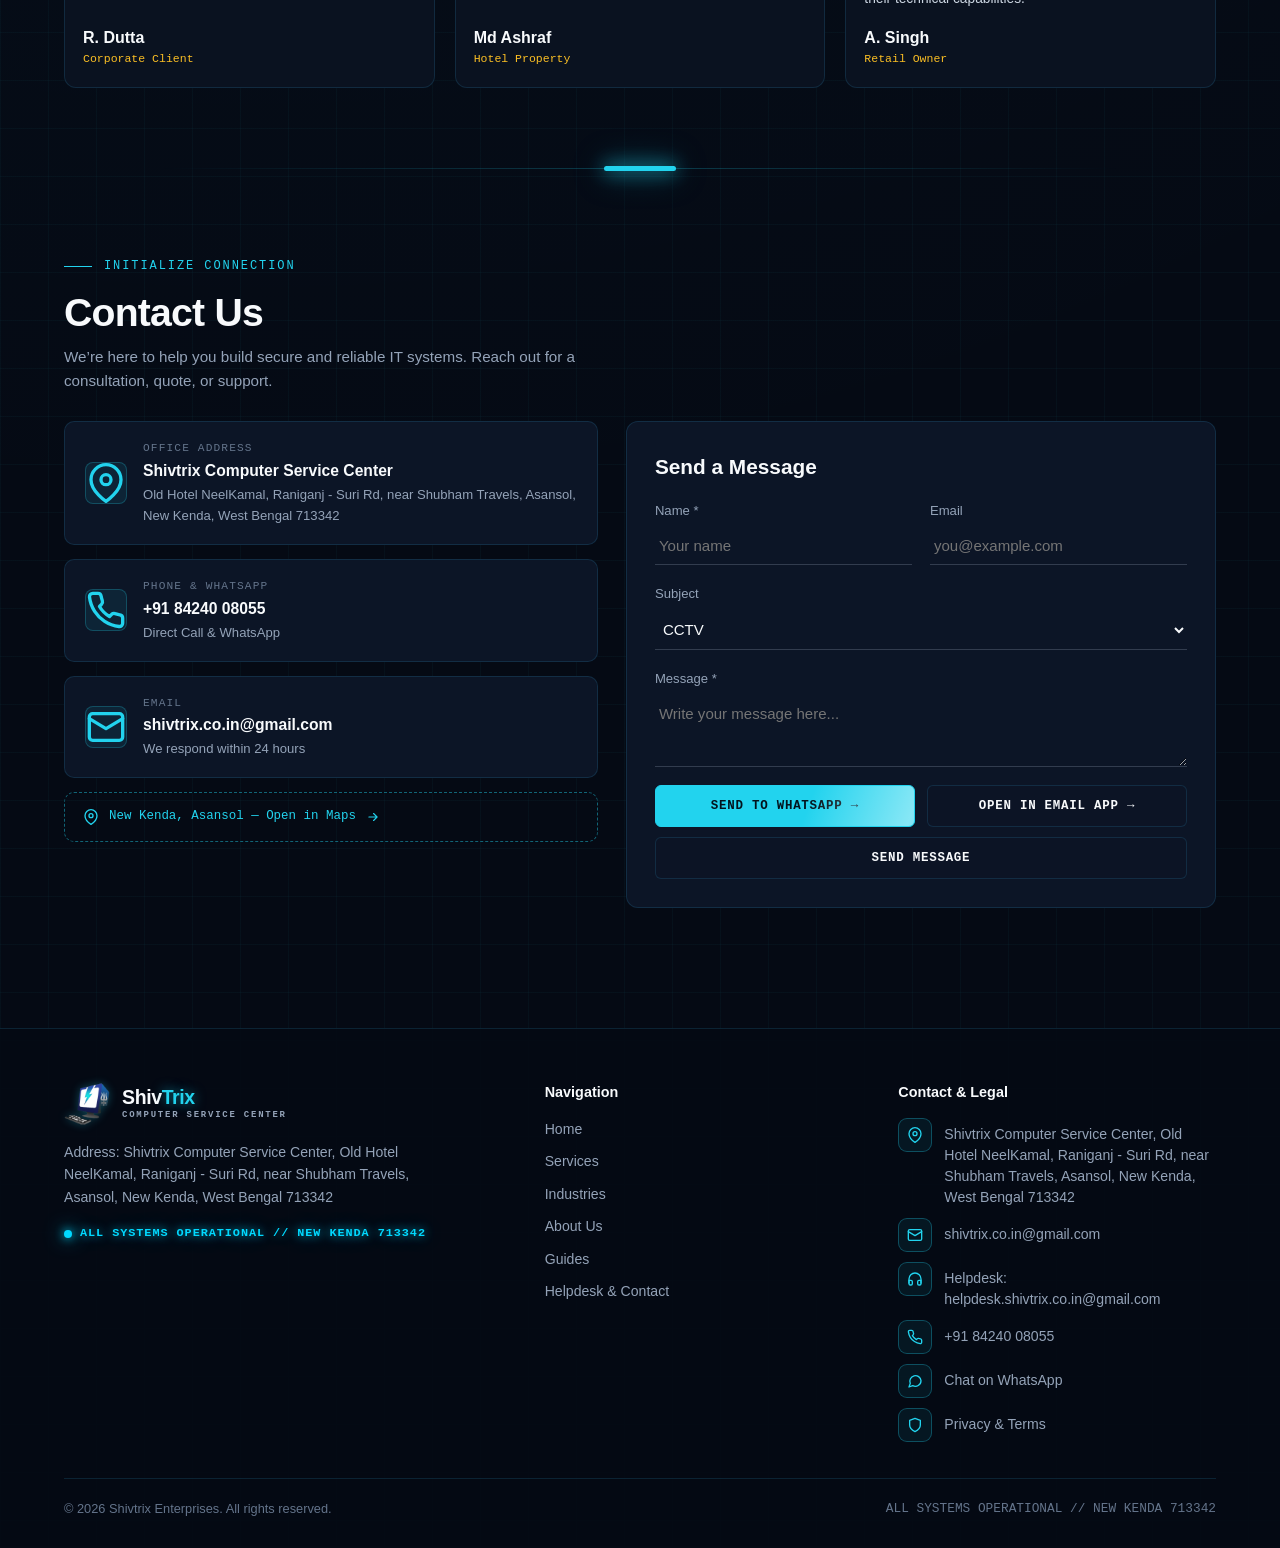
==== commit 5d9ad6a5: "Add files via upload" ====
--- a/index.html
+++ b/index.html
@@ -1,610 +1,441 @@
 <!DOCTYPE html>
 <html lang="en">
 <head>
-  <meta charset="UTF-8"/>
-  <meta name="viewport" content="width=device-width, initial-scale=1.0"/>
-  <meta name="google-site-verification" content="UZd0pFppjMn62F0MyUEg0GenR1piKA2XKjVeAiGZ4lw" />
-  
-  <!-- Favicon -->
-  <link rel="icon" type="image/x-icon" sizes="48x48" href="/favicon.ico">
-  <link rel="shortcut icon" href="/favicon.ico" type="image/x-icon">
-
-  <link href="https://fonts.googleapis.com/css2?family=Figtree:wght@300;400;500;600;700;800;900&display=swap" rel="stylesheet"/>
-
-  
-  <!-- Primary Local SEO Meta Tags -->
-  <title>Shivtrix Enterprises — IT Support, Laptop Repair & CCTV in Durgapur Raniganj Asansol Ukhra Jamuria</title>
-  <meta name="description" content="Shivtrix Enterprises offers expert IT support, CCTV installation, and laptop repair in Kenda, Bahadurpur, and Jamuria. Fix Windows not booting, internet issues, and malware." />
-  <meta name="keywords" content="Shivtrix Enterprises, IT Support Jamuria, laptop repair Kenda, CCTV camera installation Bahadurpur, Windows not booting fix, internet not working troubleshooting, WiFi network setup, MacBook repair Paschim Bardhaman, custom gaming PC building, virus removal expert, web hosting GitHub pages, biometric security systems, computer hardware repair West Bengal" />
+  <meta charset="UTF-8" />
+  <meta name="viewport" content="width=device-width, initial-scale=1.0" />
+  <title>Shivtrix Computer Service Center | IT Infrastructure, CCTV &amp; Support</title>
+  <meta name="description" content="Address: Shivtrix Computer Service Center, Old Hotel NeelKamal, Raniganj - Suri Rd, near Shubham Travels, Asansol, New Kenda, West Bengal 713342" />
   <meta name="robots" content="index, follow" />
-  
-  <!-- Open Graph / Social Media Meta Tags -->
-  <meta property="og:type" content="website" />
-  <meta property="og:title" content="Shivtrix Enterprises | Local IT Support & CCTV Surveillance" />
-  <meta property="og:description" content="Professional computer hardware repairs, local networking solutions, and security installations across Jamuria, Kenda, and Bahadurpur." />
-  <meta property="og:image" content="https://shivtrix.co.in" />
-  <meta property="og:url" content="https://shivtrix.co.in" />
-
-  <!-- Twitter Meta Tags -->
-  <meta name="twitter:card" content="summary_large_image" />
-  <meta name="twitter:title" content="Shivtrix Enterprises — IT Support & Hardware Repair" />
-  <meta name="twitter:description" content="Solving Windows boot issues, network failure, and CCTV setups in Paschim Bardhaman." />
-  <meta name="twitter:image" content="https://shivtrix.co.in" />
-
-  <!-- Hyper-Localized Schema Markup (Google SEO Gold) -->
+  <link rel="canonical" href="https://www.helpdesk-shivtrix-co-in.workers.dev/" />
+  <meta property="og:image" content="https://www.helpdesk-shivtrix-co-in.workers.dev/hero-image-2.png" />
+  <link rel="icon" href="favicon.ico" sizes="any" />
+  <link rel="icon" type="image/png" sizes="32x32" href="favicon-32.png" />
+  <link rel="apple-touch-icon" href="apple-touch-icon.png" />
+  <meta name="theme-color" content="#050a14" />
+  <link rel="stylesheet" href="style.css" />
   <script type="application/ld+json">
   {
     "@context": "https://schema.org",
-    "@type": "LocalBusiness",
-    "name": "Shivtrix Enterprises",
-    "image": "https://shivtrix.co.in",
-    "@id": "https://shivtrix.co.in",
-    "url": "https://shivtrix.co.in",
-    "telephone": "", 
-    "priceRange": "$$",
+    "@type": "ComputerStore",
+    "name": "Shivtrix Computer Service Center",
+    "alternateName": "Shivtrix Enterprises",
+    "url": "https://www.helpdesk-shivtrix-co-in.workers.dev/",
+    "telephone": "+91-84240-08055",
+    "email": "shivtrix.co.in@gmail.com",
     "address": {
       "@type": "PostalAddress",
-      "addressLocality": "Jamuria",
+      "streetAddress": "Old Hotel NeelKamal, Raniganj - Suri Rd, near Shubham Travels, New Kenda",
+      "addressLocality": "Asansol",
       "addressRegion": "West Bengal",
+      "postalCode": "713342",
       "addressCountry": "IN"
-    },
-    "geo": {
-      "@type": "GeoCoordinates",
-      "description": "Serving Kenda, Bahadurpur, Jamuria, and surrounding Paschim Bardhaman areas."
-    },
-    "openingHoursSpecification": {
-      "@type": "OpeningHoursSpecification",
-      "dayOfWeek": [
-        "Monday", "Tuesday", "Wednesday", "Thursday", "Friday", "Saturday", "Sunday"
-      ],
-      "opens": "00:00",
-      "closes": "23:59"
-    },
-    "hasOfferCatalog": {
-      "@type": "OfferCatalog",
-      "name": "Tech Support & Security Solutions",
-      "itemListElement": [
-        {
-          "@type": "Offer",
-          "itemOffered": {
-            "@type": "Service",
-            "name": "Business IT Support & Networking (Internet Not Working Troubleshooting)"
-          }
-        },
-        {
-          "@type": "Offer",
-          "itemOffered": {
-            "@type": "Service",
-            "name": "Computer & Hardware Repair (MacBook, iMac, & Windows Not Booting Fixes)"
-          }
-        },
-        {
-          "@type": "Offer",
-          "itemOffered": {
-            "@type": "Service",
-            "name": "Security Services for Google Business & Malware Removal"
-          }
-        },
-        {
-          "@type": "Offer",
-          "itemOffered": {
-            "@type": "Service",
-            "name": "Web Configuration & GitHub Pages Deployment"
-          }
-        }
-      ]
     }
   }
   </script>
-
-  <style>
-*,*::before,*::after{box-sizing:border-box;margin:0;padding:0}
-
-:root{
-  --bg:#F2F2F7;
-  --card:#FFFFFF;
-  --ink:#1C1C1E;
-  --ink2:#3A3A3C;
-  --muted:#8E8E93;
-  --separator:rgba(60,60,67,.12);
-  --separator2:rgba(60,60,67,.20);
-  --saffron:#FF6B00;
-  --saffron-pale:#FFF4EC;
-  --saffron-deep:#CC5500;
-  --neon-blue:#00B4FF;
-  --radius:18px;
-  --radius-lg:22px;
-}
-
-body{font-family:'Figtree',system-ui,-apple-system,sans-serif;background:var(--bg);color:var(--ink);min-height:100vh;-webkit-font-smoothing:antialiased;}
-
-/* HEADER */
-header{position:sticky;top:0;z-index:200;background:rgba(242,242,247,.82);backdrop-filter:blur(20px) saturate(180%);-webkit-backdrop-filter:blur(20px) saturate(180%);border-bottom:0.5px solid var(--separator);}
-.header-inner{max-width:1200px;margin:0 auto;padding:0 20px;height:60px;display:flex;align-items:center;justify-content:space-between;gap:16px;}
-.logo{display:flex;flex-direction:column;line-height:1;}
-.logo-name{font-size:1.05rem;font-weight:800;letter-spacing:-0.4px;color:var(--ink);}
-.logo-name span{color:var(--saffron);}
-.logo-sub{font-size:.65rem;font-weight:500;color:var(--muted);letter-spacing:.03em;margin-top:2px;}
-.search-pill{flex:1;max-width:380px;display:flex;align-items:center;gap:8px;background:rgba(118,118,128,.12);border-radius:12px;padding:0 12px;height:38px;border:none;transition:background .2s;}
-.search-pill:focus-within{background:rgba(118,118,128,.2);}
-.search-pill svg{color:var(--muted);flex-shrink:0;width:16px;height:16px;}
-.search-pill input{border:none;background:transparent;font-family:inherit;font-size:.88rem;color:var(--ink);flex:1;outline:none;}
-.search-pill input::placeholder{color:var(--muted);}
-.clear-x{background:rgba(118,118,128,.4);border:none;width:18px;height:18px;border-radius:50%;display:none;align-items:center;justify-content:center;cursor:pointer;flex-shrink:0;color:#fff;font-size:.65rem;font-weight:700;}
-.clear-x.on{display:flex;}
-
-/* HERO */
-.hero{background:var(--saffron);padding:64px 20px 56px;text-align:center;position:relative;overflow:hidden;}
-.hero::after{content:'';position:absolute;inset:0;background:radial-gradient(ellipse 80% 60% at 50% 0%,rgba(255,255,255,.18),transparent);pointer-events:none;}
-.hero-eyebrow{display:inline-flex;align-items:center;gap:6px;background:rgba(255,255,255,.22);border:1px solid rgba(255,255,255,.3);color:rgba(255,255,255,.95);font-size:.72rem;font-weight:700;letter-spacing:.08em;text-transform:uppercase;padding:5px 14px;border-radius:50px;margin-bottom:20px;}
-.hero h1{font-size:clamp(2rem,5vw,3.2rem);font-weight:800;color:#fff;letter-spacing:-1.5px;line-height:1.1;margin-bottom:14px;}
-.hero h1 span{opacity:.85;}
-.hero p{color:rgba(255,255,255,.82);font-size:.98rem;line-height:1.65;max-width:480px;margin:0 auto 28px;}
-.hero-cta{display:inline-flex;align-items:center;gap:8px;background:#fff;color:var(--saffron-deep);font-family:inherit;font-size:.88rem;font-weight:700;padding:13px 26px;border-radius:50px;border:none;cursor:pointer;text-decoration:none;transition:transform .15s,box-shadow .15s;box-shadow:0 4px 20px rgba(0,0,0,.15);}
-.hero-cta:hover{transform:scale(1.03);box-shadow:0 6px 28px rgba(0,0,0,.22);}
-
-/* STATS */
-.stats-row{background:var(--ink);padding:14px 20px;display:flex;align-items:center;justify-content:center;gap:28px;flex-wrap:wrap;}
-.stat{display:flex;flex-direction:column;align-items:center;gap:1px;}
-.stat-val{font-size:1.15rem;font-weight:800;color:var(--saffron);}
-.stat-lbl{font-size:.65rem;font-weight:500;color:rgba(255,255,255,.5);text-transform:uppercase;letter-spacing:.06em;}
-
-/* MAIN */
-main{max-width:1200px;margin:0 auto;padding:28px 16px 60px;}
-.top-bar{display:flex;align-items:baseline;justify-content:space-between;margin-bottom:16px;flex-wrap:wrap;gap:6px;padding:0 4px;}
-.section-title{font-size:1.4rem;font-weight:800;letter-spacing:-.5px;color:var(--ink);}
-.count-lbl{font-size:.78rem;font-weight:500;color:var(--muted);}
-
-/* FILTERS */
-.cat-row{display:flex;gap:7px;flex-wrap:wrap;margin-bottom:24px;padding:0 2px;}
-.cat-btn{display:inline-flex;align-items:center;gap:5px;background:var(--card);border:0.5px solid var(--separator2);color:var(--ink2);font-family:inherit;font-size:.78rem;font-weight:600;padding:8px 16px;border-radius:50px;cursor:pointer;transition:all .16s;white-space:nowrap;-webkit-tap-highlight-color:transparent;}
-.cat-btn:hover{background:var(--saffron-pale);border-color:var(--saffron);color:var(--saffron);}
-.cat-btn.active{background:var(--ink);border-color:var(--ink);color:#fff;}
-
-/* GRID */
-.grid{display:grid;grid-template-columns:repeat(auto-fill,minmax(220px,1fr));gap:12px;}
-
-/* CARD */
-.card{background:var(--card);border-radius:var(--radius-lg);border:0.5px solid var(--separator);padding:18px 16px 14px;display:flex;flex-direction:column;gap:12px;cursor:default;transition:transform .2s cubic-bezier(.34,1.56,.64,1),box-shadow .2s;animation:pop .3s ease both;}
-.card:hover{transform:translateY(-4px) scale(1.01);box-shadow:0 12px 40px rgba(0,0,0,.1);border-color:rgba(0,0,0,.1);}
-.card-head{display:flex;align-items:flex-start;justify-content:space-between;gap:8px;}
-.cat-icon-wrap{width:44px;height:44px;border-radius:12px;display:flex;align-items:center;justify-content:center;font-size:1.35rem;flex-shrink:0;}
-.badge{font-size:.63rem;font-weight:700;letter-spacing:.03em;padding:4px 9px;border-radius:6px;text-align:right;line-height:1.5;margin-top:2px;text-transform:uppercase;}
-.card-name{font-size:.88rem;font-weight:700;color:var(--ink);line-height:1.4;flex:1;}
-.wa-btn{display:flex;align-items:center;justify-content:center;gap:7px;background:var(--ink);color:#fff;font-family:inherit;font-size:.78rem;font-weight:700;padding:10px 14px;border-radius:12px;border:none;text-decoration:none;cursor:pointer;transition:background .18s,transform .15s;margin-top:auto;letter-spacing:.01em;}
-.wa-btn:hover{background:#000;transform:scale(1.02);}
-
-/* NO RESULTS */
-.no-res{display:none;text-align:center;padding:72px 20px;}
-.no-res.on{display:block;}
-.no-res-emoji{font-size:2.5rem;margin-bottom:12px;}
-.no-res h3{font-size:1.1rem;font-weight:800;color:var(--ink);margin-bottom:6px;}
-.no-res p{font-size:.85rem;color:var(--muted);}
-.no-res button{background:none;border:none;cursor:pointer;color:var(--saffron);font-family:inherit;font-size:inherit;font-weight:700;}
-
-/* CONTACT */
-.contact-section{background:var(--ink);padding:52px 20px;}
-.contact-inner{max-width:1200px;margin:0 auto;}
-.contact-eyebrow{display:inline-block;font-size:.7rem;font-weight:700;letter-spacing:.1em;text-transform:uppercase;color:var(--saffron);margin-bottom:10px;}
-.contact-title{font-size:2rem;font-weight:800;color:#fff;letter-spacing:-1px;margin-bottom:28px;line-height:1.2;}
-.contact-grid{display:flex;gap:12px;flex-wrap:wrap;}
-.contact-card{background:rgba(255,255,255,.07);border:0.5px solid rgba(255,255,255,.12);border-radius:var(--radius);padding:18px 22px;min-width:200px;transition:background .18s;}
-.contact-card:hover{background:rgba(255,255,255,.11);}
-.contact-card-label{font-size:.68rem;font-weight:700;letter-spacing:.08em;text-transform:uppercase;color:rgba(255,255,255,.4);margin-bottom:6px;}
-.contact-card-val{font-size:.95rem;font-weight:600;}
-.contact-card-val a{color:var(--saffron);text-decoration:none;}
-.contact-card-val a:hover{text-decoration:underline;}
-.contact-card-val span{color:rgba(255,255,255,.9);}
-
-/* FOOTER */
-.site-footer{background:#000;border-top:1px solid rgba(0,180,255,.25);padding:52px 0 0;font-family:'Figtree',system-ui,-apple-system,sans-serif;}
-.site-footer a{text-decoration:none;transition:color .18s;}
-.footer-inner{max-width:1200px;margin:0 auto;padding:0 24px;}
-.footer-grid{display:grid;grid-template-columns:2fr 1fr 1fr;gap:48px;}
-
-.footer-brand{}
-.footer-logo-link{display:inline-flex;align-items:center;gap:10px;margin-bottom:16px;text-decoration:none;}
-.footer-wordmark .wm-shiv{font-size:1.5rem;font-weight:800;color:#fff;letter-spacing:-0.5px;}
-.footer-wordmark .wm-trix{font-size:1.5rem;font-weight:800;color:var(--saffron);letter-spacing:-0.5px;}
-.footer-tagline{color:#9ca3af;font-size:.88rem;line-height:1.7;max-width:360px;margin-bottom:24px;}
-.footer-socials{display:flex;gap:10px;}
-.footer-social-btn{width:36px;height:36px;background:#1f2937;border-radius:8px;display:flex;align-items:center;justify-content:center;transition:background .18s;text-decoration:none;}
-.footer-social-btn:hover{background:var(--neon-blue);}
-.footer-social-btn svg{width:16px;height:16px;fill:#fff;}
-
-.footer-col h4{font-size:.75rem;font-weight:700;letter-spacing:.08em;text-transform:uppercase;color:#fff;margin-bottom:18px;}
-.footer-col ul{list-style:none;display:flex;flex-direction:column;gap:12px;}
-.footer-col ul li a{font-size:.875rem;color:#9ca3af;}
-.footer-col ul li a:hover{color:var(--neon-blue);}
-
-.footer-bottom{border-top:1px solid #1f2937;margin-top:48px;padding:20px 24px;text-align:center;}
-.footer-bottom p{font-size:.78rem;color:#6b7280;}
-
-/* CATEGORY COLOUR TOKENS */
-.it-icon{background:#E8F0FF;} .it-badge{background:#D1E0FF;color:#1A3A9C;}
-.net-icon{background:#E8F7FA;} .net-badge{background:#C7EDF4;color:#0E6A82;}
-.epfo-icon{background:#FFF2E5;} .epfo-badge{background:#FFE1BF;color:#8C4200;}
-.fin-icon{background:#F0EAFF;} .fin-badge{background:#E0D0FF;color:#5B21B6;}
-.gov-icon{background:#EAF0FF;} .gov-badge{background:#D5E3FF;color:#1E4FAD;}
-.print-icon{background:#FDEAEA;} .print-badge{background:#FBCECE;color:#991B1B;}
-.sch-icon{background:#FDF6E3;} .sch-badge{background:#FAE9B0;color:#7A4F08;}
-.biz-icon{background:#F0F0F5;} .biz-badge{background:#E0E0EA;color:#2D2D50;}
-.cctv-icon{background:#E6FFFA;} .cctv-badge{background:#B2F5EA;color:#234E52;}
-.sec-icon{background:#FEFCBF;} .sec-badge{background:#FAF089;color:#744210;}
-
-/* ANIMATIONS */
-@keyframes pop{from{opacity:0;transform:scale(.96) translateY(8px);}to{opacity:1;transform:scale(1) translateY(0);}}
-.hidden{display:none!important;}
-
-/* RESPONSIVE */
-@media(max-width:900px){.footer-grid{grid-template-columns:1fr 1fr;gap:32px;}.footer-brand{grid-column:1/-1;}}
-@media(max-width:640px){
-  .header-inner{padding:0 14px;height:54px;}
-  .search-pill{max-width:100%;flex:1;}
-  .hero{padding:48px 16px 44px;}
-  .hero h1{font-size:1.9rem;}
-  main{padding:20px 10px 48px;}
-  .grid{grid-template-columns:repeat(2,1fr);gap:9px;}
-  .cat-row{gap:6px;}
-  .stats-row{gap:18px;}
-  .footer-grid{grid-template-columns:1fr;}
-  .footer-inner{padding:0 16px;}
-}
-@media(max-width:380px){.grid{grid-template-columns:1fr;}}
-</style>
 </head>
 <body>
-
-<!-- ── HEADER ── -->
-<header>
-  <div class="header-inner">
-    <div class="logo">
-      <div class="logo-name">Shiv<span>trix</span></div>
-      <div class="logo-sub"> IT Support &amp; Security Services</div>
+  <header class="navbar">
+    <div class="container nav-wrap">
+      <a class="logo" href="index.html">
+        <span class="logo-mark"><img class="logo-still" src="logo.png" alt="Shivtrix logo" width="46" height="46" /><img class="logo-anim" src="logo-anim.webp" alt="" aria-hidden="true" width="46" height="46" loading="lazy" decoding="async" /></span><span class="logo-text"><strong>Shiv<em>Trix</em></strong><small>Computer Service Center</small></span>
+      </a>
+      <button class="mobile-btn" id="mobileBtn" type="button" aria-expanded="false" aria-controls="navMenu">[MENU]</button>
+      <nav aria-label="Primary Navigation">
+        <ul class="nav-menu" id="navMenu">
+          <li><a href="index.html">Home</a></li>
+          <li><a href="services.html">Services</a></li>
+          <li><a href="industries.html">Industries</a></li>
+          <li><a href="about.html">About Us</a></li>
+          <li><a href="blog.html">Guides</a></li>
+          <li><a href="helpdesk.html">Helpdesk</a></li>
+        </ul>
+      </nav>
+      <a class="btn-quote" href="helpdesk.html">REQUEST QUOTE</a>
     </div>
-    <div class="search-pill">
-      <svg viewBox="0 0 24 24" fill="none" stroke="currentColor" stroke-width="2.5" stroke-linecap="round" stroke-linejoin="round"><circle cx="11" cy="11" r="8"/><line x1="21" y1="21" x2="16.65" y2="16.65"/></svg>
-      <input id="search-input" type="text" placeholder="Search services…" oninput="onSearch()" autocomplete="off"/>
-      <button class="clear-x" id="clear-x" onclick="clearSearch()">✕</button>
+  </header>
+  <main>
+    <!-- HERO -->
+    <section class="hero dash-hero">
+      <canvas class="hero-net" aria-hidden="true"></canvas>
+      <div class="container hero-grid">
+        <div>
+          <div class="sys-status" style="margin-top:0; margin-bottom:14px;">SYSTEMS ONLINE</div>
+          <h1 class="hero-title">Your Trusted <span class="cyan">IT Partner</span></h1>
+          <p class="hero-sub">From CCTV surveillance to server setups and structured networking, we deliver technical solutions that keep your operations safe, efficient, and future-ready.</p>
+          <div class="hero-btns">
+            <a class="btn-cyan" href="#capabilities">Our Services &rarr;</a>
+            <a class="btn-outline" href="#contact">Consultation</a>
+          </div>
+        </div>
+        <div class="hero-visual">
+          <img src="hero-image-2.png" alt="Shivtrix Computer Service Center CCTV camera and server rack" />
+          <div class="visual-caption"><span>NODE: SHIVTRIX-KENDA-01</span><span class="sys-status" style="margin-top:0;">SYSTEMS ONLINE</span></div>
+        </div>
+      </div>
+    </section>
+
+    <section class="section" style="padding: 8px 0 0;">
+      <div class="container">
+        <div class="stats-grid-4">
+          <div class="stat-card"><div class="stat-num">10K+</div><div class="stat-lbl">Incidents Resolved</div></div>
+          <div class="stat-card"><div class="stat-num">100%</div><div class="stat-lbl">Confidence &amp; Loyalty</div></div>
+          <div class="stat-card"><div class="stat-num">24/7</div><div class="stat-lbl">Helpdesk &amp; VIP Support</div></div>
+          <div class="stat-card"><div class="stat-num">10+</div><div class="stat-lbl">Years Experience</div></div>
+        </div>
+      </div>
+    </section>
+
+    <div class="glow-divider"></div>
+
+    <!-- CAPABILITIES -->
+    <section class="section" id="capabilities">
+      <div class="container">
+        <div class="section-head">
+          <div>
+            <div class="eyebrow">OUR CAPABILITIES</div>
+            <h2 class="section-heading">Technical Services</h2>
+            <p class="section-sub">Professional installation, configuration, and maintenance of critical physical IT infrastructure tailored for performance and extreme reliability.</p>
+          </div>
+          <a class="btn-outline" href="services.html">View All Specs &rarr;</a>
+        </div>
+        <div class="cap-grid">
+        <article class="cap-card">
+          <div class="cap-media"><img src="images/cctv.jpg" alt="CCTV camera with analytics dashboard" loading="lazy" /></div>
+          <div class="cap-body">
+            <h3>CCTV</h3>
+            <p>We design practical surveillance systems with proper camera placement, recording setup, and long-term service support.</p>
+            <div class="pill-tags"><span class="pill-tag">HD Cameras</span><span class="pill-tag">DVR/NVR</span><span class="pill-tag">Remote View</span><span class="pill-tag">Maintenance</span></div>
+            <a class="full-details-link" href="helpdesk.html?service=CCTV#formPanel">Get a Quote <svg class="mini" viewBox="0 0 24 24" fill="none" stroke="currentColor" stroke-width="2" stroke-linecap="round" stroke-linejoin="round" aria-hidden="true"><path d="M5 12h14M13 6l6 6-6 6"/></svg></a>
+          </div>
+        </article>
+        <article class="cap-card">
+          <div class="cap-media"><img src="images/epbx.jpg" alt="EPBX telephone system" loading="lazy" /></div>
+          <div class="cap-body">
+            <h3>EPBX (Telephone)</h3>
+            <p>We deploy EPBX systems that simplify internal communication and improve call handling.</p>
+            <div class="pill-tags"><span class="pill-tag">EPBX Setup</span><span class="pill-tag">Extensions</span><span class="pill-tag">Call Routing</span><span class="pill-tag">Support</span></div>
+            <a class="full-details-link" href="helpdesk.html?service=EPBX%20%28Telephone%29#formPanel">Get a Quote <svg class="mini" viewBox="0 0 24 24" fill="none" stroke="currentColor" stroke-width="2" stroke-linecap="round" stroke-linejoin="round" aria-hidden="true"><path d="M5 12h14M13 6l6 6-6 6"/></svg></a>
+          </div>
+        </article>
+        <article class="cap-card">
+          <div class="cap-media"><img src="images/networking.jpg" alt="Networking router and switches" loading="lazy" /></div>
+          <div class="cap-body">
+            <h3>Networking</h3>
+            <p>From routing and switching to Wi-Fi planning, we build dependable networks for everyday work.</p>
+            <div class="pill-tags"><span class="pill-tag">LAN/WAN</span><span class="pill-tag">Routing</span><span class="pill-tag">Switching</span><span class="pill-tag">Wi-Fi</span></div>
+            <a class="full-details-link" href="helpdesk.html?service=Networking#formPanel">Get a Quote <svg class="mini" viewBox="0 0 24 24" fill="none" stroke="currentColor" stroke-width="2" stroke-linecap="round" stroke-linejoin="round" aria-hidden="true"><path d="M5 12h14M13 6l6 6-6 6"/></svg></a>
+          </div>
+        </article>
+        <article class="cap-card">
+          <div class="cap-media"><img src="images/electrical.jpg" alt="Electrical wiring installation" loading="lazy" /></div>
+          <div class="cap-body">
+            <h3>Electrical Wiring</h3>
+            <p>We provide clean electrical line work to support reliable power delivery for installations.</p>
+            <div class="pill-tags"><span class="pill-tag">Safe Wiring</span><span class="pill-tag">Load Planning</span><span class="pill-tag">Device Lines</span><span class="pill-tag">Maintenance</span></div>
+            <a class="full-details-link" href="helpdesk.html?service=Electrical%20Wiring#formPanel">Get a Quote <svg class="mini" viewBox="0 0 24 24" fill="none" stroke="currentColor" stroke-width="2" stroke-linecap="round" stroke-linejoin="round" aria-hidden="true"><path d="M5 12h14M13 6l6 6-6 6"/></svg></a>
+          </div>
+        </article>
+        <article class="cap-card">
+          <div class="cap-media"><img src="images/biometrics.jpg" alt="Biometric fingerprint scanning" loading="lazy" /></div>
+          <div class="cap-body">
+            <h3>Biometrics</h3>
+            <p>We deploy biometric systems for accurate user verification and organized attendance handling.</p>
+            <div class="pill-tags"><span class="pill-tag">Attendance</span><span class="pill-tag">Enrollment</span><span class="pill-tag">Sync</span><span class="pill-tag">Support</span></div>
+            <a class="full-details-link" href="helpdesk.html?service=Biometrics#formPanel">Get a Quote <svg class="mini" viewBox="0 0 24 24" fill="none" stroke="currentColor" stroke-width="2" stroke-linecap="round" stroke-linejoin="round" aria-hidden="true"><path d="M5 12h14M13 6l6 6-6 6"/></svg></a>
+          </div>
+        </article>
+        <article class="cap-card">
+          <div class="cap-media"><img src="images/access-log.jpg" alt="RFID keycard access control" loading="lazy" /></div>
+          <div class="cap-body">
+            <h3>Access Log (Card Permission)</h3>
+            <p>We install and configure card permission systems to control and track access points.</p>
+            <div class="pill-tags"><span class="pill-tag">RFID Cards</span><span class="pill-tag">Door Access</span><span class="pill-tag">Logs</span><span class="pill-tag">Permissions</span></div>
+            <a class="full-details-link" href="helpdesk.html?service=Access%20Log%20%28Card%20Permission%29#formPanel">Get a Quote <svg class="mini" viewBox="0 0 24 24" fill="none" stroke="currentColor" stroke-width="2" stroke-linecap="round" stroke-linejoin="round" aria-hidden="true"><path d="M5 12h14M13 6l6 6-6 6"/></svg></a>
+          </div>
+        </article>
+        <article class="cap-card">
+          <div class="cap-media"><img src="images/pc-laptop.jpg" alt="PC and Laptop Repair" loading="lazy" /></div>
+          <div class="cap-body">
+            <h3>PC &amp; Laptop Repair</h3>
+            <p>Hardware repair, Windows installation, slow-PC speed-ups, virus removal, and data recovery.</p>
+            <div class="pill-tags"><span class="pill-tag">Hardware</span><span class="pill-tag">Windows OS</span><span class="pill-tag">Upgrades</span><span class="pill-tag">Data Recovery</span></div>
+            <a class="full-details-link" href="helpdesk.html?service=Computer%20Repairing#formPanel">Get a Quote <svg class="mini" viewBox="0 0 24 24" fill="none" stroke="currentColor" stroke-width="2" stroke-linecap="round" stroke-linejoin="round" aria-hidden="true"><path d="M5 12h14M13 6l6 6-6 6"/></svg></a>
+          </div>
+        </article>
+        <article class="cap-card">
+          <div class="cap-media"><img src="images/server-cloud.jpg" alt="Server, NAS and Cloud" loading="lazy" /></div>
+          <div class="cap-body">
+            <h3>Server, NAS &amp; Cloud</h3>
+            <p>Custom NAS builds, secure file sharing, cloud workspace setup, and remote backup solutions.</p>
+            <div class="pill-tags"><span class="pill-tag">NAS</span><span class="pill-tag">File Sharing</span><span class="pill-tag">Cloud Setup</span><span class="pill-tag">Backups</span></div>
+            <a class="full-details-link" href="helpdesk.html?service=Networking#formPanel">Get a Quote <svg class="mini" viewBox="0 0 24 24" fill="none" stroke="currentColor" stroke-width="2" stroke-linecap="round" stroke-linejoin="round" aria-hidden="true"><path d="M5 12h14M13 6l6 6-6 6"/></svg></a>
+          </div>
+        </article>
+        <article class="cap-card">
+          <div class="cap-media"><img src="images/general-it.jpg" alt="General IT support workstation" loading="lazy" /></div>
+          <div class="cap-body">
+            <h3>General IT Support</h3>
+            <p>Custom PC building, software installation, hardware troubleshooting, and annual maintenance contracts.</p>
+            <div class="pill-tags"><span class="pill-tag">PC Builds</span><span class="pill-tag">Software</span><span class="pill-tag">Troubleshooting</span><span class="pill-tag">AMC</span></div>
+            <a class="full-details-link" href="helpdesk.html?service=Computer%20Repairing#formPanel">Get a Quote <svg class="mini" viewBox="0 0 24 24" fill="none" stroke="currentColor" stroke-width="2" stroke-linecap="round" stroke-linejoin="round" aria-hidden="true"><path d="M5 12h14M13 6l6 6-6 6"/></svg></a>
+          </div>
+        </article>
+        </div>
+        <div class="custom-sector-card" style="margin-top:34px;">
+          <div>
+            <div class="eyebrow">CUSTOM DEPLOYMENT</div>
+            <h2 class="section-heading" style="font-size:1.75rem;">Need a tailored infrastructure solution?</h2>
+          </div>
+          <a class="btn-cyan" href="helpdesk.html">Contact Engineering &rarr;</a>
+        </div>
+      </div>
+    </section>
+
+    <div class="glow-divider"></div>
+
+    <!-- WHY US -->
+    <section class="section why-section">
+      <div class="container why-grid2">
+        <div class="why-left2">
+          <div class="radar" aria-hidden="true">
+            <span class="ring r1"></span><span class="ring r2"></span><span class="ring r3"></span>
+            <span class="sweep"></span>
+            <div class="radar-core">WHY<br />US?</div>
+          </div>
+        </div>
+        <div>
+          <div class="eyebrow">OUR ADVANTAGE</div>
+          <h2 class="section-heading" style="margin-bottom:30px;">Why Choose Shivtrix</h2>
+          <div class="why-steps">
+          <div class="why-row">
+            <div class="why-num">01</div>
+            <div class="why-body">
+              <div class="why-head"><span class="why-ic"><svg class="" viewBox="0 0 24 24" fill="none" stroke="currentColor" stroke-width="2" stroke-linecap="round" stroke-linejoin="round" aria-hidden="true"><path d="M21 10c0 7-9 13-9 13s-9-6-9-13a9 9 0 0 1 18 0z"/><circle cx="12" cy="10" r="3"/></svg></span><h3>Local Expertise</h3></div>
+              <p>Deep understanding of Asansol’s and West Bengal’s business environment and infrastructure challenges. We know the terrain, the climate considerations, and the unique needs of organizations in the region.</p>
+            </div>
+          </div>
+          <div class="why-row">
+            <div class="why-num">02</div>
+            <div class="why-body">
+              <div class="why-head"><span class="why-ic"><svg class="" viewBox="0 0 24 24" fill="none" stroke="currentColor" stroke-width="2" stroke-linecap="round" stroke-linejoin="round" aria-hidden="true"><polygon points="12 2 2 7 12 12 22 7 12 2"/><polyline points="2 17 12 22 22 17"/><polyline points="2 12 12 17 22 12"/></svg></span><h3>End-to-End Solutions</h3></div>
+              <p>From the first consultation through installation to long-term maintenance — we manage the entire lifecycle of your IT infrastructure, so you have a single point of accountability.</p>
+            </div>
+          </div>
+          <div class="why-row">
+            <div class="why-num">03</div>
+            <div class="why-body">
+              <div class="why-head"><span class="why-ic"><svg class="" viewBox="0 0 24 24" fill="none" stroke="currentColor" stroke-width="2" stroke-linecap="round" stroke-linejoin="round" aria-hidden="true"><path d="M17 21v-2a4 4 0 0 0-4-4H5a4 4 0 0 0-4 4v2"/><circle cx="9" cy="7" r="4"/><path d="M23 21v-2a4 4 0 0 0-3-3.9M16 3.1a4 4 0 0 1 0 7.8"/></svg></span><h3>Trusted Professionals</h3></div>
+              <p>Our team combines hands-on field experience with formal technical certifications. Every technician is trained, tested, and committed to delivering work that meets industry standards.</p>
+            </div>
+          </div>
+          <div class="why-row">
+            <div class="why-num">04</div>
+            <div class="why-body">
+              <div class="why-head"><span class="why-ic"><svg class="" viewBox="0 0 24 24" fill="none" stroke="currentColor" stroke-width="2" stroke-linecap="round" stroke-linejoin="round" aria-hidden="true"><circle cx="12" cy="12" r="10"/><circle cx="12" cy="12" r="4"/><path d="M4.9 4.9l4.3 4.3M14.8 14.8l4.3 4.3M14.8 9.2l4.3-4.3M4.9 19.1l4.3-4.3"/></svg></span><h3>Reliable Support</h3></div>
+              <p>With SLA-backed maintenance contracts and priority response windows, we keep your infrastructure running around the clock. Downtime is not an option — and we plan accordingly.</p>
+            </div>
+          </div>
+          <div class="why-row">
+            <div class="why-num">05</div>
+            <div class="why-body">
+              <div class="why-head"><span class="why-ic"><svg class="" viewBox="0 0 24 24" fill="none" stroke="currentColor" stroke-width="2" stroke-linecap="round" stroke-linejoin="round" aria-hidden="true"><path d="M12 22s8-4 8-10V5l-8-3-8 3v7c0 6 8 10 8 10z"/><polyline points="9 12 11 14 15 10"/></svg></span><h3>Quality Commitment</h3></div>
+              <p>We use only enterprise-grade hardware from reputed brands, follow structured deployment processes, and test every installation rigorously before handover.</p>
+            </div>
+          </div>
+          </div>
+        </div>
+      </div>
+    </section>
+
+    <div class="glow-divider"></div>
+
+    <!-- PROCESS -->
+    <section class="section">
+      <div class="container">
+        <div style="text-align:center; max-width:680px; margin:0 auto 46px;">
+          <div class="eyebrow" style="justify-content:center;">WORKFLOW</div>
+          <h2 class="section-heading">Our Deployment Process</h2>
+          <p class="section-sub" style="margin:10px auto 0;">A proven four-phase methodology that ensures every project is delivered on time, within budget, and to the highest standards.</p>
+        </div>
+        <div class="timeline" data-timeline>
+  <div class="tl-line"><span></span></div>
+  <span class="tl-check" style="left:25%"><svg class="" viewBox="0 0 24 24" fill="none" stroke="currentColor" stroke-width="2" stroke-linecap="round" stroke-linejoin="round" aria-hidden="true"><polyline points="20 6 9 17 4 12"/></svg></span>
+  <span class="tl-check" style="left:50%"><svg class="" viewBox="0 0 24 24" fill="none" stroke="currentColor" stroke-width="2" stroke-linecap="round" stroke-linejoin="round" aria-hidden="true"><polyline points="20 6 9 17 4 12"/></svg></span>
+  <span class="tl-check" style="left:75%"><svg class="" viewBox="0 0 24 24" fill="none" stroke="currentColor" stroke-width="2" stroke-linecap="round" stroke-linejoin="round" aria-hidden="true"><polyline points="20 6 9 17 4 12"/></svg></span>
+  <div class="tl-step"><div class="tl-node"><svg class="" viewBox="0 0 24 24" fill="none" stroke="currentColor" stroke-width="2" stroke-linecap="round" stroke-linejoin="round" aria-hidden="true"><path d="M21 11.5a8.4 8.4 0 0 1-12.4 7.4L3 21l1.9-5.4A8.4 8.4 0 1 1 21 11.5z"/></svg><span class="tl-num">01</span></div><h3>Consultation</h3><p>We begin by understanding your requirements, site conditions, and business objectives through detailed discussions and site surveys.</p></div>
+  <div class="tl-step"><div class="tl-node"><svg class="" viewBox="0 0 24 24" fill="none" stroke="currentColor" stroke-width="2" stroke-linecap="round" stroke-linejoin="round" aria-hidden="true"><path d="M12 20h9"/><path d="M16.5 3.5a2.1 2.1 0 0 1 3 3L7 19l-4 1 1-4z"/></svg><span class="tl-num">02</span></div><h3>Design</h3><p>Our engineers propose a tailored solution with detailed specifications, network diagrams, equipment lists, and project timelines.</p></div>
+  <div class="tl-step"><div class="tl-node"><svg class="" viewBox="0 0 24 24" fill="none" stroke="currentColor" stroke-width="2" stroke-linecap="round" stroke-linejoin="round" aria-hidden="true"><path d="M4.5 16.5c-1.5 1.3-2 5-2 5s3.7-.5 5-2c.7-.8.7-2.1-.1-2.9a2.2 2.2 0 0 0-2.9-.1z"/><path d="M12 15l-3-3a22 22 0 0 1 2-3.9A12.9 12.9 0 0 1 22 2c0 2.7-.8 7.5-6 11a22 22 0 0 1-4 2z"/><path d="M9 12H4s.6-3 2-4c1.6-1.1 5 0 5 0M12 15v5s3-.6 4-2c1.1-1.6 0-5 0-5"/></svg><span class="tl-num">03</span></div><h3>Deploy</h3><p>Professional installation, configuration, and testing. Every cable, device, and system is set up to industry standards with zero shortcuts.</p></div>
+  <div class="tl-step"><div class="tl-node"><svg class="" viewBox="0 0 24 24" fill="none" stroke="currentColor" stroke-width="2" stroke-linecap="round" stroke-linejoin="round" aria-hidden="true"><path d="M3 18v-6a9 9 0 0 1 18 0v6"/><path d="M21 19a2 2 0 0 1-2 2h-1a2 2 0 0 1-2-2v-3a2 2 0 0 1 2-2h3zM3 19a2 2 0 0 0 2 2h1a2 2 0 0 0 2-2v-3a2 2 0 0 0-2-2H3z"/></svg><span class="tl-num">04</span></div><h3>Support</h3><p>Post-deployment monitoring, training for your team, and ongoing maintenance to ensure long-term performance and reliability.</p></div>
+</div>
+      </div>
+    </section>
+
+    <div class="glow-divider"></div>
+
+    <!-- RECENT WORKS -->
+    <section class="section">
+      <div class="container">
+        <div class="eyebrow">RECENT WORKS</div>
+        <h2 class="section-heading">Installations We Have Delivered</h2>
+        <p class="section-sub" style="margin-bottom:30px;">From hospital AC setup to CCTV deployment and outdoor decorative lighting, these projects reflect our practical field execution and finishing quality.</p>
+        <div class="works-grid">
+        <article class="work-card">
+          <div class="work-top"><svg class="" viewBox="0 0 24 24" fill="none" stroke="currentColor" stroke-width="2" stroke-linecap="round" stroke-linejoin="round" aria-hidden="true"><path d="M12 2v20M4.9 7l14.2 10M4.9 17L19.1 7"/></svg><span class="work-tag">AC Installation</span></div>
+          <div class="work-body"><h3>AC Installation</h3><div class="work-loc"><svg class="" viewBox="0 0 24 24" fill="none" stroke="currentColor" stroke-width="2" stroke-linecap="round" stroke-linejoin="round" aria-hidden="true"><path d="M21 10c0 7-9 13-9 13s-9-6-9-13a9 9 0 0 1 18 0z"/><circle cx="12" cy="10" r="3"/></svg> Assam Rifles, Laitkor</div><p>Installed and aligned split AC units for quiet cooling and patient comfort.</p></div>
+        </article>
+        <article class="work-card">
+          <div class="work-top"><svg class="" viewBox="0 0 24 24" fill="none" stroke="currentColor" stroke-width="2" stroke-linecap="round" stroke-linejoin="round" aria-hidden="true"><path d="M23 7l-7 5 7 5V7z"/><rect x="1" y="5" width="15" height="14" rx="2"/></svg><span class="work-tag">CCTV Deployment</span></div>
+          <div class="work-body"><h3>CCTV Control Point</h3><div class="work-loc"><svg class="" viewBox="0 0 24 24" fill="none" stroke="currentColor" stroke-width="2" stroke-linecap="round" stroke-linejoin="round" aria-hidden="true"><path d="M21 10c0 7-9 13-9 13s-9-6-9-13a9 9 0 0 1 18 0z"/><circle cx="12" cy="10" r="3"/></svg> Nagaland</div><p>Deployed surveillance control hardware with organized routing for stable monitoring.</p></div>
+        </article>
+        <article class="work-card">
+          <div class="work-top"><svg class="" viewBox="0 0 24 24" fill="none" stroke="currentColor" stroke-width="2" stroke-linecap="round" stroke-linejoin="round" aria-hidden="true"><rect x="2" y="3" width="20" height="14" rx="2"/><path d="M8 21h8M12 17v4"/></svg><span class="work-tag">CCTV Deployment</span></div>
+          <div class="work-body"><h3>Live Monitoring Display</h3><div class="work-loc"><svg class="" viewBox="0 0 24 24" fill="none" stroke="currentColor" stroke-width="2" stroke-linecap="round" stroke-linejoin="round" aria-hidden="true"><path d="M21 10c0 7-9 13-9 13s-9-6-9-13a9 9 0 0 1 18 0z"/><circle cx="12" cy="10" r="3"/></svg> Nagaland</div><p>Set up display and recording points to support round-the-clock camera visibility.</p></div>
+        </article>
+        <article class="work-card">
+          <div class="work-top"><svg class="" viewBox="0 0 24 24" fill="none" stroke="currentColor" stroke-width="2" stroke-linecap="round" stroke-linejoin="round" aria-hidden="true"><path d="M9 18h6M10 22h4"/><path d="M12 2a7 7 0 0 0-4 12.7c.6.5 1 1.3 1 2.3h6c0-1 .4-1.8 1-2.3A7 7 0 0 0 12 2z"/></svg><span class="work-tag">Lighting Setup</span></div>
+          <div class="work-body"><h3>Landscape Lighting</h3><div class="work-loc"><svg class="" viewBox="0 0 24 24" fill="none" stroke="currentColor" stroke-width="2" stroke-linecap="round" stroke-linejoin="round" aria-hidden="true"><path d="M21 10c0 7-9 13-9 13s-9-6-9-13a9 9 0 0 1 18 0z"/><circle cx="12" cy="10" r="3"/></svg> Upper Shillong</div><p>Created decorative garden lighting with balanced blue and warm-white accents.</p></div>
+        </article>
+        <article class="work-card">
+          <div class="work-top"><svg class="" viewBox="0 0 24 24" fill="none" stroke="currentColor" stroke-width="2" stroke-linecap="round" stroke-linejoin="round" aria-hidden="true"><path d="M9 18h6M10 22h4"/><path d="M12 2a7 7 0 0 0-4 12.7c.6.5 1 1.3 1 2.3h6c0-1 .4-1.8 1-2.3A7 7 0 0 0 12 2z"/></svg><span class="work-tag">Lighting Setup</span></div>
+          <div class="work-body"><h3>Perimeter Illumination</h3><div class="work-loc"><svg class="" viewBox="0 0 24 24" fill="none" stroke="currentColor" stroke-width="2" stroke-linecap="round" stroke-linejoin="round" aria-hidden="true"><path d="M21 10c0 7-9 13-9 13s-9-6-9-13a9 9 0 0 1 18 0z"/><circle cx="12" cy="10" r="3"/></svg> Upper Shillong</div><p>Designed perimeter string-light runs to enhance visibility and evening ambience.</p></div>
+        </article>
+        <article class="work-card">
+          <div class="work-top"><svg class="" viewBox="0 0 24 24" fill="none" stroke="currentColor" stroke-width="2" stroke-linecap="round" stroke-linejoin="round" aria-hidden="true"><path d="M9 18h6M10 22h4"/><path d="M12 2a7 7 0 0 0-4 12.7c.6.5 1 1.3 1 2.3h6c0-1 .4-1.8 1-2.3A7 7 0 0 0 12 2z"/></svg><span class="work-tag">Lighting Setup</span></div>
+          <div class="work-body"><h3>Facade &amp; Entrance Glow</h3><div class="work-loc"><svg class="" viewBox="0 0 24 24" fill="none" stroke="currentColor" stroke-width="2" stroke-linecap="round" stroke-linejoin="round" aria-hidden="true"><path d="M21 10c0 7-9 13-9 13s-9-6-9-13a9 9 0 0 1 18 0z"/><circle cx="12" cy="10" r="3"/></svg> Upper Shillong</div><p>Delivered full-front elevation lighting for a high-impact festive presentation.</p></div>
+        </article>
+        </div>
+      </div>
+    </section>
+
+    <div class="glow-divider"></div>
+
+    <!-- INDUSTRIES -->
+    <section class="section">
+      <div class="container">
+        <div class="section-head">
+          <div>
+            <div class="eyebrow">DOMAINS</div>
+            <h2 class="section-heading">Industries We Serve</h2>
+            <p class="section-sub">At Shivtrix, we provide tailored IT infrastructure solutions across diverse sectors in Asansol and West Bengal.</p>
+          </div>
+          <a class="btn-outline" href="industries.html">All Sectors &rarr;</a>
+        </div>
+        <div class="ind-grid">
+        <a class="ind-item" href="industries.html"><span class="ind-num">01</span><span class="ind-text"><strong>Socities and Localities</strong><small>Community-focused security, connectivity, and infrastructure support.</small></span><svg class="ind-arrow" viewBox="0 0 24 24" fill="none" stroke="currentColor" stroke-width="2" stroke-linecap="round" stroke-linejoin="round" aria-hidden="true"><path d="M5 12h14M13 6l6 6-6 6"/></svg></a>
+        <a class="ind-item" href="industries.html"><span class="ind-num">02</span><span class="ind-text"><strong>Church and Divine places</strong><small>Trusted infrastructure and safety systems for worship and spiritual spaces.</small></span><svg class="ind-arrow" viewBox="0 0 24 24" fill="none" stroke="currentColor" stroke-width="2" stroke-linecap="round" stroke-linejoin="round" aria-hidden="true"><path d="M5 12h14M13 6l6 6-6 6"/></svg></a>
+        <a class="ind-item" href="industries.html"><span class="ind-num">03</span><span class="ind-text"><strong>Corporate Offices</strong><small>Secure networks and surveillance for smooth operations.</small></span><svg class="ind-arrow" viewBox="0 0 24 24" fill="none" stroke="currentColor" stroke-width="2" stroke-linecap="round" stroke-linejoin="round" aria-hidden="true"><path d="M5 12h14M13 6l6 6-6 6"/></svg></a>
+        <a class="ind-item" href="industries.html"><span class="ind-num">04</span><span class="ind-text"><strong>Educational Institutions</strong><small>Reliable server setups and structured cabling for digital learning.</small></span><svg class="ind-arrow" viewBox="0 0 24 24" fill="none" stroke="currentColor" stroke-width="2" stroke-linecap="round" stroke-linejoin="round" aria-hidden="true"><path d="M5 12h14M13 6l6 6-6 6"/></svg></a>
+        <a class="ind-item" href="industries.html"><span class="ind-num">05</span><span class="ind-text"><strong>Retail &amp; Hospitality</strong><small>CCTV and security systems to protect assets and ensure customer safety.</small></span><svg class="ind-arrow" viewBox="0 0 24 24" fill="none" stroke="currentColor" stroke-width="2" stroke-linecap="round" stroke-linejoin="round" aria-hidden="true"><path d="M5 12h14M13 6l6 6-6 6"/></svg></a>
+        <a class="ind-item" href="industries.html"><span class="ind-num">06</span><span class="ind-text"><strong>Government &amp; Public Sector</strong><small>Robust IT infrastructure for mission-critical environments.</small></span><svg class="ind-arrow" viewBox="0 0 24 24" fill="none" stroke="currentColor" stroke-width="2" stroke-linecap="round" stroke-linejoin="round" aria-hidden="true"><path d="M5 12h14M13 6l6 6-6 6"/></svg></a>
+        <a class="ind-item" href="industries.html"><span class="ind-num">07</span><span class="ind-text"><strong>Residential Complexes</strong><small>Smart surveillance and networking solutions for modern living.</small></span><svg class="ind-arrow" viewBox="0 0 24 24" fill="none" stroke="currentColor" stroke-width="2" stroke-linecap="round" stroke-linejoin="round" aria-hidden="true"><path d="M5 12h14M13 6l6 6-6 6"/></svg></a>
+        </div>
+      </div>
+    </section>
+
+    <div class="glow-divider"></div>
+
+    <!-- TESTIMONIALS -->
+    <section class="section">
+      <div class="container">
+        <div class="eyebrow">SYS.LOGS // FEEDBACK</div>
+        <h2 class="section-heading" style="margin-bottom:28px;">Client Testimonials</h2>
+        <div class="testi-grid">
+        <figure class="term-win">
+          <div class="term-bar"><i></i><i></i><i></i><span>root@client-01:~</span></div>
+          <blockquote class="term-body"><span class="prompt">&gt;</span>&ldquo;I was skeptical about the quality of surveillance solutions, but Shivtrix exceeded my expectations. Their CCTV installation has significantly improved the security of our premises, and their IT infrastructure setup has enhanced our operational efficiency. The team is professional, responsive, and truly understands the needs of corporate clients. I highly recommend their services for anyone looking for reliable and effective technical solutions.&rdquo;</blockquote>
+          <figcaption><strong>R. Dutta</strong><span>Corporate Client</span></figcaption>
+        </figure>
+        <figure class="term-win">
+          <div class="term-bar"><i></i><i></i><i></i><span>root@client-02:~</span></div>
+          <blockquote class="term-body"><span class="prompt">&gt;</span>&ldquo;I am highly impressed with the technical expertise at Shivtrix. Their team recently handled our CCTV installation and IT infrastructure setup, and the results are outstanding. They provide enterprise-grade surveillance with crystal-clear quality and seamless remote access. If you are looking for professional installation and long-term maintenance of mission-critical systems, I highly recommend their Technical Services &amp; Solutions.&rdquo;</blockquote>
+          <figcaption><strong>Md Ashraf</strong><span>Hotel Property</span></figcaption>
+        </figure>
+        <figure class="term-win">
+          <div class="term-bar"><i></i><i></i><i></i><span>root@client-03:~</span></div>
+          <blockquote class="term-body"><span class="prompt">&gt;</span>&ldquo;My business was facing challenges with outdated surveillance and IT systems, which were affecting our operations. Shivtrix came to the rescue with their comprehensive technical services. They installed a state-of-the-art CCTV system that has significantly improved our security, and their IT infrastructure solutions have streamlined our processes. I am extremely satisfied with their services and would recommend them to any business looking to upgrade their technical capabilities.&rdquo;</blockquote>
+          <figcaption><strong>A. Singh</strong><span>Retail Owner</span></figcaption>
+        </figure>
+        </div>
+      </div>
+    </section>
+
+    <div class="glow-divider"></div>
+
+    <!-- CONTACT -->
+    <section class="section" id="contact">
+      <div class="container">
+        <div class="eyebrow">INITIALIZE CONNECTION</div>
+        <h2 class="section-heading">Contact Us</h2>
+        <p class="section-sub" style="margin-bottom:28px;">We&rsquo;re here to help you build secure and reliable IT systems. Reach out for a consultation, quote, or support.</p>
+        <div class="contact-grid">
+          <div class="info-stack">
+            <div class="info-card"><div class="icon-box" style="margin:0;"><svg class="" viewBox="0 0 24 24" fill="none" stroke="currentColor" stroke-width="2" stroke-linecap="round" stroke-linejoin="round" aria-hidden="true"><path d="M21 10c0 7-9 13-9 13s-9-6-9-13a9 9 0 0 1 18 0z"/><circle cx="12" cy="10" r="3"/></svg></div><div><small>OFFICE ADDRESS</small><strong>Shivtrix Computer Service Center</strong><span>Old Hotel NeelKamal, Raniganj - Suri Rd, near Shubham Travels, Asansol, New Kenda, West Bengal 713342</span></div></div>
+            <div class="info-card"><div class="icon-box" style="margin:0;"><svg class="" viewBox="0 0 24 24" fill="none" stroke="currentColor" stroke-width="2" stroke-linecap="round" stroke-linejoin="round" aria-hidden="true"><path d="M22 16.9v3a2 2 0 0 1-2.2 2 19.8 19.8 0 0 1-8.6-3.1 19.5 19.5 0 0 1-6-6A19.8 19.8 0 0 1 2.1 4.2 2 2 0 0 1 4.1 2h3a2 2 0 0 1 2 1.7c.1 1 .4 1.9.7 2.8a2 2 0 0 1-.5 2.1L8.1 9.9a16 16 0 0 0 6 6l1.3-1.3a2 2 0 0 1 2.1-.4c.9.3 1.8.6 2.8.7a2 2 0 0 1 1.7 2z"/></svg></div><div><small>PHONE &amp; WHATSAPP</small><strong><a href="tel:+918424008055">+91 84240 08055</a></strong><span>Direct Call &amp; WhatsApp</span></div></div>
+            <div class="info-card"><div class="icon-box" style="margin:0;"><svg class="" viewBox="0 0 24 24" fill="none" stroke="currentColor" stroke-width="2" stroke-linecap="round" stroke-linejoin="round" aria-hidden="true"><rect x="2" y="4" width="20" height="16" rx="2"/><path d="m22 7-10 6L2 7"/></svg></div><div><small>EMAIL</small><strong><a href="mailto:shivtrix.co.in@gmail.com">shivtrix.co.in@gmail.com</a></strong><span>We respond within 24 hours</span></div></div>
+            <a class="map-badge" href="https://www.google.com/maps/search/?api=1&amp;query=Shivtrix+Computer+Service+Center+New+Kenda+Asansol" target="_blank" rel="noopener"><svg class="" viewBox="0 0 24 24" fill="none" stroke="currentColor" stroke-width="2" stroke-linecap="round" stroke-linejoin="round" aria-hidden="true"><path d="M21 10c0 7-9 13-9 13s-9-6-9-13a9 9 0 0 1 18 0z"/><circle cx="12" cy="10" r="3"/></svg> New Kenda, Asansol &mdash; Open in Maps <svg class="mini" viewBox="0 0 24 24" fill="none" stroke="currentColor" stroke-width="2" stroke-linecap="round" stroke-linejoin="round" aria-hidden="true"><path d="M5 12h14M13 6l6 6-6 6"/></svg></a>
+          </div>
+          <div class="form-panel" id="formPanel">
+            <h2 style="font-size:1.3rem; margin-bottom:16px;">Send a Message</h2>
+            <form id="ticketForm">
+              <div class="form-row">
+                <div class="field" style="margin-bottom:0;"><label for="fName">Name *</label><input type="text" id="fName" required placeholder="Your name" autocomplete="name" /></div>
+                <div class="field" style="margin-bottom:0;"><label for="fEmail">Email</label><input type="email" id="fEmail" placeholder="you@example.com" autocomplete="email" /></div>
+              </div>
+              <div class="field"><label for="fService">Subject</label><select id="fService"><option value="CCTV">CCTV</option><option value="EPBX (Telephone)">EPBX (Telephone)</option><option value="Networking">Networking</option><option value="Electrical Wiring">Electrical Wiring</option><option value="Biometrics">Biometrics</option><option value="Access Log (Card Permission)">Access Log (Card Permission)</option><option value="Computer Repairing">Computer Repairing</option><option value="General Enquiry">General Enquiry</option></select></div>
+              <div class="field"><label for="fMsg">Message *</label><textarea id="fMsg" rows="3" required placeholder="Write your message here..."></textarea></div>
+              <div class="action-row">
+                <button type="button" id="sendWhatsAppBtn" class="btn-cyan">SEND TO WHATSAPP &rarr;</button>
+                <button type="button" id="sendEmailBtn" class="btn-outline">OPEN IN EMAIL APP &rarr;</button>
+              </div>
+              <button type="submit" class="btn-outline" style="width:100%; margin-top:10px;">SEND MESSAGE</button>
+            </form>
+            <div id="ticketResult" class="ticket-result" style="display:none;"></div>
+          </div>
+        </div>
+      </div>
+    </section>
+  </main>
+  <footer class="footer">
+    <div class="container">
+      <div class="footer-grid">
+        <div>
+          <a class="logo" href="index.html" style="margin-bottom: 14px;">
+            <span class="logo-mark"><img class="logo-still" src="logo.png" alt="Shivtrix logo" width="46" height="46" /><img class="logo-anim" src="logo-anim.webp" alt="" aria-hidden="true" width="46" height="46" loading="lazy" decoding="async" /></span><span class="logo-text"><strong>Shiv<em>Trix</em></strong><small>Computer Service Center</small></span>
+          </a>
+          <p style="color: var(--text-muted); font-size: 0.88rem; max-width: 46ch;">
+            Address: Shivtrix Computer Service Center, Old Hotel NeelKamal, Raniganj - Suri Rd, near Shubham Travels, Asansol, New Kenda, West Bengal 713342
+          </p>
+          <div class="sys-status">ALL SYSTEMS OPERATIONAL // NEW KENDA 713342</div>
+        </div>
+        <div>
+          <h4>Navigation</h4>
+          <ul>
+            <li><a href="index.html">Home</a></li>
+            <li><a href="services.html">Services</a></li>
+            <li><a href="industries.html">Industries</a></li>
+            <li><a href="about.html">About Us</a></li>
+            <li><a href="blog.html">Guides</a></li>
+            <li><a href="helpdesk.html">Helpdesk &amp; Contact</a></li>
+          </ul>
+        </div>
+        <div>
+          <h4>Contact &amp; Legal</h4>
+          <ul class="contact-list">
+            <li><span class="ci"><svg class="" viewBox="0 0 24 24" fill="none" stroke="currentColor" stroke-width="2" stroke-linecap="round" stroke-linejoin="round" aria-hidden="true"><path d="M21 10c0 7-9 13-9 13s-9-6-9-13a9 9 0 0 1 18 0z"/><circle cx="12" cy="10" r="3"/></svg></span><span class="ct">Shivtrix Computer Service Center, Old Hotel NeelKamal, Raniganj - Suri Rd, near Shubham Travels, Asansol, New Kenda, West Bengal 713342</span></li>
+            <li><span class="ci"><svg class="" viewBox="0 0 24 24" fill="none" stroke="currentColor" stroke-width="2" stroke-linecap="round" stroke-linejoin="round" aria-hidden="true"><rect x="2" y="4" width="20" height="16" rx="2"/><path d="m22 7-10 6L2 7"/></svg></span><span class="ct"><a href="mailto:shivtrix.co.in@gmail.com">shivtrix.co.in@gmail.com</a></span></li>
+            <li><span class="ci"><svg class="" viewBox="0 0 24 24" fill="none" stroke="currentColor" stroke-width="2" stroke-linecap="round" stroke-linejoin="round" aria-hidden="true"><path d="M3 18v-6a9 9 0 0 1 18 0v6"/><path d="M21 19a2 2 0 0 1-2 2h-1a2 2 0 0 1-2-2v-3a2 2 0 0 1 2-2h3zM3 19a2 2 0 0 0 2 2h1a2 2 0 0 0 2-2v-3a2 2 0 0 0-2-2H3z"/></svg></span><span class="ct">Helpdesk: <a href="mailto:helpdesk.shivtrix.co.in@gmail.com">helpdesk.shivtrix.co.in@gmail.com</a></span></li>
+            <li><span class="ci"><svg class="" viewBox="0 0 24 24" fill="none" stroke="currentColor" stroke-width="2" stroke-linecap="round" stroke-linejoin="round" aria-hidden="true"><path d="M22 16.9v3a2 2 0 0 1-2.2 2 19.8 19.8 0 0 1-8.6-3.1 19.5 19.5 0 0 1-6-6A19.8 19.8 0 0 1 2.1 4.2 2 2 0 0 1 4.1 2h3a2 2 0 0 1 2 1.7c.1 1 .4 1.9.7 2.8a2 2 0 0 1-.5 2.1L8.1 9.9a16 16 0 0 0 6 6l1.3-1.3a2 2 0 0 1 2.1-.4c.9.3 1.8.6 2.8.7a2 2 0 0 1 1.7 2z"/></svg></span><span class="ct"><a href="tel:+918424008055">+91 84240 08055</a></span></li>
+            <li><span class="ci"><svg class="" viewBox="0 0 24 24" fill="none" stroke="currentColor" stroke-width="2" stroke-linecap="round" stroke-linejoin="round" aria-hidden="true"><path d="M21 11.5a8.4 8.4 0 0 1-12.4 7.4L3 21l1.9-5.4A8.4 8.4 0 1 1 21 11.5z"/></svg></span><span class="ct"><a href="https://wa.me/918424008055" target="_blank" rel="noopener">Chat on WhatsApp</a></span></li>
+            <li><span class="ci"><svg class="" viewBox="0 0 24 24" fill="none" stroke="currentColor" stroke-width="2" stroke-linecap="round" stroke-linejoin="round" aria-hidden="true"><path d="M12 22s8-4 8-10V5l-8-3-8 3v7c0 6 8 10 8 10z"/></svg></span><span class="ct"><a href="legal.html">Privacy &amp; Terms</a></span></li>
+          </ul>
+        </div>
+      </div>
+      <div class="footer-bottom">
+        <span>&copy; 2026 Shivtrix Enterprises. All rights reserved.</span>
+        <span class="mono">ALL SYSTEMS OPERATIONAL // NEW KENDA 713342</span>
+      </div>
     </div>
-  </div>
-</header>
-
-<!-- ── HERO ── -->
-<section class="hero">
-  <h1>Tech Mitra,<br/><span>Always With You.</span></h1>
-  <p>IT Support, Security, Government, Education, Fintech &amp; Business services — all under one roof at Shivtrix.</p>
-  <a href="https://wa.me/918424008055?text=Hi%2C+I%27d+like+to+know+more+about+your+services" target="_blank" class="hero-cta">
-    <svg width="16" height="16" viewBox="0 0 24 24" fill="currentColor"><path d="M17.472 14.382c-.297-.149-1.758-.867-2.03-.967-.273-.099-.471-.148-.67.15-.197.297-.767.966-.94 1.164-.173.199-.347.223-.644.075-.297-.15-1.255-.463-2.39-1.475-.883-.788-1.48-1.761-1.653-2.059-.173-.297-.018-.458.13-.606.134-.133.298-.347.446-.52.149-.174.198-.298.298-.497.099-.198.05-.371-.025-.52-.075-.149-.669-1.612-.916-2.207-.242-.579-.487-.5-.669-.51-.173-.008-.371-.01-.57-.01-.198 0-.52.074-.792.372-.272.297-1.04 1.016-1.04 2.479 0 1.462 1.065 2.875 1.213 3.074.149.198 2.096 3.2 5.077 4.487.709.306 1.262.489 1.694.625.712.227 1.36.195 1.871.118.571-.085 1.758-.719 2.006-1.413.248-.694.248-1.289.173-1.413-.074-.124-.272-.198-.57-.347m-5.421 7.403h-.004a9.87 9.87 0 01-5.031-1.378l-.361-.214-3.741.982.998-3.648-.235-.374a9.86 9.86 0 01-1.51-5.26c.001-5.45 4.436-9.884 9.888-9.884 2.64 0 5.122 1.03 6.988 2.898a9.825 9.825 0 012.893 6.994c-.003 5.45-4.437 9.884-9.885 9.884m8.413-18.297A11.815 11.815 0 0012.05 0C5.495 0 .16 5.335.157 11.892c0 2.096.547 4.142 1.588 5.945L.057 24l6.305-1.654a11.882 11.882 0 005.683 1.448h.005c6.554 0 11.89-5.335 11.893-11.893a11.821 11.821 0 00-3.48-8.413z"/></svg>
-    Chat with Us
-  </a>
-</section>
-
-<!-- ── STATS ── -->
-<div class="stats-row">
-  <div class="stat"><div class="stat-val">500+</div><div class="stat-lbl">Clients</div></div>
-  <div class="stat"><div class="stat-val">10</div><div class="stat-lbl">Categories</div></div>
-  <div class="stat"><div class="stat-val">99+</div><div class="stat-lbl">Services</div></div>
-  <div class="stat"><div class="stat-val">KENDA</div><div class="stat-lbl">713342</div></div>
-  <div class="stat"><div class="stat-val">shivtrix.co.in</div><div class="stat-lbl">Website</div></div>
-</div>
-
-<!-- ── MAIN ── -->
-<main>
-  <div class="top-bar">
-    <div class="section-title">Services</div>
-    <div class="count-lbl" id="count-lbl"></div>
-  </div>
-
-  <!-- Filters -->
-  <div class="cat-row" id="cat-row">
-   
-    <button class="cat-btn active" data-cat="IT Support"              onclick="setCategory(this)">💻 IT Support</button>
-    <button class="cat-btn"        data-cat="Networking & Cloud Services" onclick="setCategory(this)">🌐 Networking &amp; Cloud</button>
-    <button class="cat-btn"        data-cat="CCTV Surveillance"       onclick="setCategory(this)">📹 CCTV</button>
-    <button class="cat-btn"        data-cat="Electronic Security"     onclick="setCategory(this)">🛡️ Security</button>
-    <button class="cat-btn"        data-cat="EPFO & UAN"              onclick="setCategory(this)">⚙️ EPFO</button>
-    <button class="cat-btn"        data-cat="Fintech"                 onclick="setCategory(this)">💳 Fintech</button>
-    <button class="cat-btn"        data-cat="Govt Services"           onclick="setCategory(this)">🏛 Govt</button>
-    <button class="cat-btn"        data-cat="Printing Services"       onclick="setCategory(this)">🖨 Printing</button>
-    <button class="cat-btn"        data-cat="School & College"        onclick="setCategory(this)">🎓 Education</button>
-    <button class="cat-btn"        data-cat="Business Services"       onclick="setCategory(this)">🏢 Business</button>
-    <button class="cat-btn"        data-cat="all"                     onclick="setCategory(this)">All</button>
-    
-  </div>
-
-  <div class="grid" id="grid"></div>
-  <div class="no-res" id="no-res">
-    <div class="no-res-emoji">🔍</div>
-    <h3>No services found</h3>
-    <p>Try a different term or <button onclick="clearSearch()">clear the search</button>.</p>
-  </div>
-</main>
-
-<!-- ── CONTACT ── -->
-<section class="contact-section">
-  <div class="contact-inner">
-    <div class="contact-eyebrow">Get in Touch</div>
-    <div class="contact-title">We're here to help.</div>
-    <div class="contact-grid">
-      <div class="contact-card">
-        <div class="contact-card-label">Call / WhatsApp</div>
-        <div class="contact-card-val"><a href="tel:+918424008055">+91 84240 08055</a></div>
-      </div>
-      <div class="contact-card">
-        <div class="contact-card-label">Email</div>
-        <div class="contact-card-val"><a href="mailto:support@shivtrix.co.in">support@shivtrix.co.in</a></div>
-      </div>
-      <div class="contact-card">
-        <div class="contact-card-label">Website</div>
-        <div class="contact-card-val"><a href="https://shivtrix.co.in" target="_blank">shivtrix.co.in</a></div>
-      </div>
-      <div class="contact-card">
-        <div class="contact-card-label">Location</div>
-        <div class="contact-card-val"><span>Kenda — 713342</span></div>
-      </div>
-    </div>
-  </div>
-</section>
-
-<!-- ── FOOTER ── -->
-<footer class="site-footer">
-  <div class="footer-inner">
-    <div class="footer-grid">
-
-      <!-- Brand -->
-      <div class="footer-brand">
-        <a href="helpdesk.html" class="footer-logo-link">
-          <img src="/shivtrix-logo.png" alt="Shivtrix Logo" style="width: 3cm; height: 2cm;" />
-        </a>
-        <div class="footer-wordmark">
-          <span class="wm-shiv">Shiv</span><span class="wm-trix">trix</span>
-        </div>
-        <p class="footer-tagline">
-          Developing Tomorrow's Digital Backbone Today to Enable the Next Generation of Technology.
-        </p>
-        <div class="footer-socials">
-          <a href="https://x.com/ShivtrixTech" target="_blank" rel="noopener noreferrer" class="footer-social-btn" title="Twitter / X">
-            <svg viewBox="0 0 24 24" xmlns="http://www.w3.org/2000/svg">
-              <path d="M18.244 2.25h3.308l-7.227 8.26 8.502 11.24H16.17l-4.714-6.231-5.401 6.231H2.741l7.73-8.835L1.254 2.25H8.08l4.253 5.622L18.244 2.25zm-1.161 17.52h1.833L7.084 4.126H5.117L17.083 19.77z"/>
-            </svg>
-          </a>
-          <a href="https://www.linkedin.com/in/shivtrix-tech" target="_blank" rel="noopener noreferrer" class="footer-social-btn" title="LinkedIn">
-            <svg viewBox="0 0 24 24" xmlns="http://www.w3.org/2000/svg">
-              <path d="M20.447 20.452h-3.554v-5.569c0-1.328-.027-3.037-1.852-3.037-1.853 0-2.136 1.445-2.136 2.939v5.667H9.351V9h3.414v1.561h.046c.477-.9 1.637-1.85 3.37-1.85 3.601 0 4.267 2.37 4.267 5.455v6.286zM5.337 7.433a2.062 2.062 0 01-2.063-2.065 2.064 2.064 0 112.063 2.065zm1.782 13.019H3.555V9h3.564v11.452zM22.225 0H1.771C.792 0 0 .774 0 1.729v20.542C0 23.227.792 24 1.771 24h20.451C23.2 24 24 23.227 24 22.271V1.729C24 .774 23.2 0 22.222 0h.003z"/>
-            </svg>
-          </a>
-        </div>
-      </div>
-
-      <!-- Company -->
-      <div class="footer-col">
-        <h4>Company</h4>
-        <ul>
-          <li><a href="about.html">About Us</a></li>
-          <li><a href="privacy.html">Privacy Policy</a></li>
-          <li><a href="terms.html">Terms of Service</a></li>
-          <li><a href="blog.html">FAQ</a></li>
-          <li><a href="helpdesk.html">Helpdesk</a></li>
-          <li><a href="services.html">Managed IT Services</a></li>
-        </ul>
-      </div>
-
-    </div>
-  </div>
-
-  <div class="footer-bottom">
-    <p>&copy; 2026 Shivtrix. All rights reserved.</p>
-  </div>
-</footer>
-
-<script>
-const SERVICES=[
-  // ── IT Support ──────────────────────────────────────
-  {name:"On-Site & Remote IT Support",category:"IT Support",icon:"💻",ic:"it"},
-  {name:"Server Maintenance & Monitoring",category:"IT Support",icon:"💻",ic:"it"},
-  {name:"System Updates & Upgrades",category:"IT Support",icon:"💻",ic:"it"},
-  {name:"Help Desk & Ticketing Support",category:"IT Support",icon:"💻",ic:"it"},
-  {name:"Exclusive VIP IT Support",category:"IT Support",icon:"💻",ic:"it"},
-  {name:"OS Installation (Windows / Mac / Linux)",category:"IT Support",icon:"💻",ic:"it"},
-  {name:"Hardware Diagnostics & Repair",category:"IT Support",icon:"💻",ic:"it"},
-  {name:"Performance Optimization & Speed Fix",category:"IT Support",icon:"💻",ic:"it"},
-  {name:"Virus, Malware & Security Cleanup",category:"IT Support",icon:"💻",ic:"it"},
-  {name:"Software Installation & Licensing",category:"IT Support",icon:"💻",ic:"it"},
-  {name:"Printer, Scanner & Device Setup",category:"IT Support",icon:"💻",ic:"it"},
-  {name:"Peripheral Device Integration",category:"IT Support",icon:"💻",ic:"it"},
-  {name:"Email Setup & Troubleshooting",category:"IT Support",icon:"💻",ic:"it"},
-  {name:"User Account & Password Management",category:"IT Support",icon:"💻",ic:"it"},
-  {name:"System Monitoring & Maintenance",category:"IT Support",icon:"💻",ic:"it"},
-  {name:"Mobile Device Management & Security",category:"IT Support",icon:"💻",ic:"it"},
-  {name:"IT Strategy & Consulting",category:"IT Support",icon:"💻",ic:"it"},
-  {name:"Technology Roadmap Development",category:"IT Support",icon:"💻",ic:"it"},
-  {name:"Digital Transformation Strategy",category:"IT Support",icon:"💻",ic:"it"},
-  {name:"IT Governance & Compliance",category:"IT Support",icon:"💻",ic:"it"},
-  {name:"Future-Ready & Scalable Solutions",category:"IT Support",icon:"💻",ic:"it"},
-  {name:"Custom-Built Solutions",category:"IT Support",icon:"💻",ic:"it"},
-  {name:"Industry-Specific IT Solutions",category:"IT Support",icon:"💻",ic:"it"},
-  {name:"Compliance-Ready Architecture",category:"IT Support",icon:"💻",ic:"it"},
-  {name:"Scalable & Flexible Systems",category:"IT Support",icon:"💻",ic:"it"},
-  {name:"Mini Server Deployment",category:"IT Support",icon:"💻",ic:"it"},
-  {name:"On-Premise Virtualization",category:"IT Support",icon:"💻",ic:"it"},
-  {name:"Low-Latency Edge Processing",category:"IT Support",icon:"💻",ic:"it"},
-  // ── Networking & Cloud ───────────────────────────────
-  {name:"Network Architecture Design",category:"Networking & Cloud Services",icon:"🌐",ic:"net"},
-  {name:"Network Setup & Optimization",category:"Networking & Cloud Services",icon:"🌐",ic:"net"},
-  {name:"LAN Performance Optimization",category:"Networking & Cloud Services",icon:"🌐",ic:"net"},
-  {name:"WiFi Signal Boost & Coverage",category:"Networking & Cloud Services",icon:"🌐",ic:"net"},
-  {name:"Internet Speed Troubleshooting",category:"Networking & Cloud Services",icon:"🌐",ic:"net"},
-  {name:"VPN Setup (Cloud / On-Premise)",category:"Networking & Cloud Services",icon:"🌐",ic:"net"},
-  {name:"Remote Access Solutions",category:"Networking & Cloud Services",icon:"🌐",ic:"net"},
-  {name:"Cloud Migration",category:"Networking & Cloud Services",icon:"🌐",ic:"net"},
-  {name:"Cloud / Virtual Server Support",category:"Networking & Cloud Services",icon:"🌐",ic:"net"},
-  {name:"Network Security Audits",category:"Networking & Cloud Services",icon:"🌐",ic:"net"},
-  {name:"Threat Detection & Response",category:"Networking & Cloud Services",icon:"🌐",ic:"net"},
-  {name:"ISO Compliance Standards",category:"Networking & Cloud Services",icon:"🌐",ic:"net"},
-  {name:"Data Recovery & File Restoration",category:"Networking & Cloud Services",icon:"🌐",ic:"net"},
-  {name:"Backup Solutions (Local / Cloud / Hybrid)",category:"Networking & Cloud Services",icon:"🌐",ic:"net"},
-  // ── EPFO & UAN ──────────────────────────────────────
-  {name:"UAN Activation & Registration",category:"EPFO & UAN",icon:"⚙️",ic:"epfo"},
-  {name:"UAN Password Reset",category:"EPFO & UAN",icon:"⚙️",ic:"epfo"},
-  {name:"EPF Withdrawal / Transfer",category:"EPFO & UAN",icon:"⚙️",ic:"epfo"},
-  {name:"KYC Update",category:"EPFO & UAN",icon:"⚙️",ic:"epfo"},
-  {name:"E-Nomination",category:"EPFO & UAN",icon:"⚙️",ic:"epfo"},
-  {name:"Passbook Printing",category:"EPFO & UAN",icon:"⚙️",ic:"epfo"},
-  {name:"Grievance Filing",category:"EPFO & UAN",icon:"⚙️",ic:"epfo"},
-  {name:"Death Claims",category:"EPFO & UAN",icon:"⚙️",ic:"epfo"},
-  {name:"E-Shram Card",category:"EPFO & UAN",icon:"⚙️",ic:"epfo"},
-  {name:"ESIC Pehchan Card",category:"EPFO & UAN",icon:"⚙️",ic:"epfo"},
-  // ── Fintech ─────────────────────────────────────────
-  {name:"Account Opening",category:"Fintech",icon:"💳",ic:"fin"},
-  {name:"Cash Deposit & Withdrawal",category:"Fintech",icon:"💳",ic:"fin"},
-  {name:"Aadhaar ATM (AePS)",category:"Fintech",icon:"💳",ic:"fin"},
-  {name:"Money Transfer (DMT)",category:"Fintech",icon:"💳",ic:"fin"},
-  {name:"Micro-ATM Services",category:"Fintech",icon:"💳",ic:"fin"},
-  {name:"DBT Linking",category:"Fintech",icon:"💳",ic:"fin"},
-  {name:"Utility Bill Payments",category:"Fintech",icon:"💳",ic:"fin"},
-  {name:"FASTag Services",category:"Fintech",icon:"💳",ic:"fin"},
-  {name:"Mobile & DTH Recharge",category:"Fintech",icon:"💳",ic:"fin"},
-  {name:"Insurance Premium Payment",category:"Fintech",icon:"💳",ic:"fin"},
-  {name:"Loan EMI Payment",category:"Fintech",icon:"💳",ic:"fin"},
-  {name:"Digital Wallet Setup",category:"Fintech",icon:"💳",ic:"fin"},
-  // ── Govt Services ───────────────────────────────────
-  {name:"DigiLocker Account Setup",category:"Govt Services",icon:"🏛",ic:"gov"},
-  {name:"Aadhaar Linking",category:"Govt Services",icon:"🏛",ic:"gov"},
-  {name:"Driving License Download",category:"Govt Services",icon:"🏛",ic:"gov"},
-  {name:"Marksheet Printing",category:"Govt Services",icon:"🏛",ic:"gov"},
-  {name:"New PAN Card / Correction",category:"Govt Services",icon:"🏛",ic:"gov"},
-  {name:"Voter ID Registration / Correction",category:"Govt Services",icon:"🏛",ic:"gov"},
-  {name:"Ration Card Services",category:"Govt Services",icon:"🏛",ic:"gov"},
-  {name:"Passport Appointment",category:"Govt Services",icon:"🏛",ic:"gov"},
-  {name:"Police Verification Certificate",category:"Govt Services",icon:"🏛",ic:"gov"},
-  // ── Printing Services ───────────────────────────────
-  {name:"Passport Size Photos (Instant)",category:"Printing Services",icon:"🖨",ic:"print"},
-  {name:"Resume Design & Printing",category:"Printing Services",icon:"🖨",ic:"print"},
-  {name:"Project Printing",category:"Printing Services",icon:"🖨",ic:"print"},
-  {name:"Custom Certificates",category:"Printing Services",icon:"🖨",ic:"print"},
-  {name:"Student ID Cards",category:"Printing Services",icon:"🖨",ic:"print"},
-  {name:"Custom Stickers",category:"Printing Services",icon:"🖨",ic:"print"},
-  {name:"Letterheads",category:"Printing Services",icon:"🖨",ic:"print"},
-  {name:"Document Scanning",category:"Printing Services",icon:"🖨",ic:"print"},
-  {name:"Bulk Photocopy",category:"Printing Services",icon:"🖨",ic:"print"},
-  {name:"Lamination",category:"Printing Services",icon:"🖨",ic:"print"},
-  {name:"QR Code Stands",category:"Printing Services",icon:"🖨",ic:"print"},
-  {name:"Business Cards",category:"Printing Services",icon:"🖨",ic:"print"},
-  // ── School & College ────────────────────────────────
-  {name:"Admission Form Filling (School / College)",category:"School & College",icon:"🎓",ic:"sch"},
-  {name:"Online Exam Form Submission",category:"School & College",icon:"🎓",ic:"sch"},
-  {name:"Hall Ticket / Admit Card Download",category:"School & College",icon:"🎓",ic:"sch"},
-  {name:"Result Checking & Printout",category:"School & College",icon:"🎓",ic:"sch"},
-  // ── Business Services ───────────────────────────────
-  {name:"MSME / Udyam Registration",category:"Business Services",icon:"🏢",ic:"biz"},
-  {name:"Shop Act License Registration",category:"Business Services",icon:"🏢",ic:"biz"},
-  {name:"Business PAN Card Application",category:"Business Services",icon:"🏢",ic:"biz"},
-  {name:"Printing & Branding (Business Cards, Letterhead, etc.)",category:"Business Services",icon:"🏢",ic:"biz"},
-  {name:"WhatsApp Business Setup & Auto Reply",category:"Business Services",icon:"🏢",ic:"biz"},
-  {name:"UPI QR Code Setup (Payment Ready)",category:"Business Services",icon:"🏢",ic:"biz"},
-  {name:"Invoice / Billing System Setup",category:"Business Services",icon:"🏢",ic:"biz"},
-  {name:"Customer Data Management (Basic CRM)",category:"Business Services",icon:"🏢",ic:"biz"},
-  {name:"Google Form Data Collection Setup",category:"Business Services",icon:"🏢",ic:"biz"},
-  {name:"Website Basic Setup (Business Page)",category:"Business Services",icon:"🏢",ic:"biz"},
-  {name:"Appointment Booking System",category:"Business Services",icon:"🏢",ic:"biz"},
-  // ── CCTV ────────────────────────────────────────────
-  {name:"Site Survey & Security Assessment",category:"CCTV Surveillance",icon:"📹",ic:"cctv"},
-  {name:"Custom Surveillance Design",category:"CCTV Surveillance",icon:"📹",ic:"cctv"},
-  {name:"IP Camera & Hardware Consultation",category:"CCTV Surveillance",icon:"📹",ic:"cctv"},
-  {name:"Camera Mounting & Installation",category:"CCTV Surveillance",icon:"📹",ic:"cctv"},
-  {name:"Cabling & Infrastructure Setup",category:"CCTV Surveillance",icon:"📹",ic:"cctv"},
-  {name:"Recording Unit (DVR/NVR) Setup",category:"CCTV Surveillance",icon:"📹",ic:"cctv"},
-  {name:"Network & Remote Access Configuration",category:"CCTV Surveillance",icon:"📹",ic:"cctv"},
-  {name:"Smart & AI Feature Configuration",category:"CCTV Surveillance",icon:"📹",ic:"cctv"},
-  {name:"Night Vision & Image Tuning",category:"CCTV Surveillance",icon:"📹",ic:"cctv"},
-  {name:"System Upgrades & Migration",category:"CCTV Surveillance",icon:"📹",ic:"cctv"},
-  {name:"CCTV Repair & Troubleshooting",category:"CCTV Surveillance",icon:"📹",ic:"cctv"},
-  {name:"CCTV Annual Maintenance Contracts (AMC)",category:"CCTV Surveillance",icon:"📹",ic:"cctv"},
-  {name:"Client Training & Walkthrough",category:"CCTV Surveillance",icon:"📹",ic:"cctv"},
-  // ── Electronic Security Systems ──────────────────────
-  {name:"Biometric & Access Control Installation",category:"Electronic Security",icon:"🛡️",ic:"sec"},
-  {name:"Video Door Phone (VDP) Systems",category:"Electronic Security",icon:"🛡️",ic:"sec"},
-  {name:"Electronic Door Locks",category:"Electronic Security",icon:"🛡️",ic:"sec"},
-  {name:"Intrusion Alarm Systems",category:"Electronic Security",icon:"🛡️",ic:"sec"},
-  {name:"Fire Alarm & Smoke Detection",category:"Electronic Security",icon:"🛡️",ic:"sec"},
-  {name:"Perimeter Security Solutions",category:"Electronic Security",icon:"🛡️",ic:"sec"},
-  {name:"Security System Integration",category:"Electronic Security",icon:"🛡️",ic:"sec"},
-  {name:"Security Hardware Maintenance & Support",category:"Electronic Security",icon:"🛡️",ic:"sec"}
-];
-
-const BADGE_LABELS={
-  "IT Support":"IT","Networking & Cloud Services":"Network",
-  "EPFO & UAN":"EPFO","Fintech":"Fintech","Govt Services":"Govt",
-  "Printing Services":"Print","School & College":"Edu","Business Services":"Business",
-  "CCTV Surveillance":"CCTV","Electronic Security":"Security"
-};
-
-let activeCat="IT Support", query="";
-
-function buildGrid(){
-  const g=document.getElementById("grid");
-  g.innerHTML="";
-  SERVICES.forEach((s,i)=>{
-    const waMsg=encodeURIComponent("Hi! I want to enquire about: "+s.name);
-    const waUrl="https://wa.me/918424008055?text="+waMsg;
-    const d=document.createElement("div");
-    d.className="card";
-    d.dataset.cat=s.category;
-    d.dataset.q=s.name.toLowerCase();
-    d.style.animationDelay=(i%24*20)+"ms";
-    d.innerHTML=`
-      <div class="card-head">
-        <div class="cat-icon-wrap ${s.ic}-icon">${s.icon}</div>
-        <span class="badge ${s.ic}-badge">${BADGE_LABELS[s.category]||s.category}</span>
-      </div>
-      <div class="card-name">${s.name}</div>
-      <a href="${waUrl}" target="_blank" rel="noopener" class="wa-btn">
-        <svg width="13" height="13" viewBox="0 0 24 24" fill="white"><path d="M17.472 14.382c-.297-.149-1.758-.867-2.03-.967-.273-.099-.471-.148-.67.15-.197.297-.767.966-.94 1.164-.173.199-.347.223-.644.075-.297-.15-1.255-.463-2.39-1.475-.883-.788-1.48-1.761-1.653-2.059-.173-.297-.018-.458.13-.606.134-.133.298-.347.446-.52.149-.174.198-.298.298-.497.099-.198.05-.371-.025-.52-.075-.149-.669-1.612-.916-2.207-.242-.579-.487-.5-.669-.51-.173-.008-.371-.01-.57-.01-.198 0-.52.074-.792.372-.272.297-1.04 1.016-1.04 2.479 0 1.462 1.065 2.875 1.213 3.074.149.198 2.096 3.2 5.077 4.487.709.306 1.262.489 1.694.625.712.227 1.36.195 1.871.118.571-.085 1.758-.719 2.006-1.413.248-.694.248-1.289.173-1.413-.074-.124-.272-.198-.57-.347m-5.421 7.403h-.004a9.87 9.87 0 01-5.031-1.378l-.361-.214-3.741.982.998-3.648-.235-.374a9.86 9.86 0 01-1.51-5.26c.001-5.45 4.436-9.884 9.888-9.884 2.64 0 5.122 1.03 6.988 2.898a9.825 9.825 0 012.893 6.994c-.003 5.45-4.437 9.884-9.885 9.884m8.413-18.297A11.815 11.815 0 0012.05 0C5.495 0 .16 5.335.157 11.892c0 2.096.547 4.142 1.588 5.945L.057 24l6.305-1.654a11.882 11.882 0 005.683 1.448h.005c6.554 0 11.89-5.335 11.893-11.893a11.821 11.821 0 00-3.48-8.413z"/></svg>
-        Chat on WhatsApp
-      </a>`;
-    g.appendChild(d);
-  });
-  applyFilters();
-}
-
-function applyFilters(){
-  const cards=document.querySelectorAll(".card");
-  let n=0;
-  cards.forEach(c=>{
-    const mc=activeCat==="all"||c.dataset.cat===activeCat;
-    const mq=!query||c.dataset.q.includes(query);
-    if(mc&&mq){c.classList.remove("hidden");n++;}
-    else c.classList.add("hidden");
-  });
-  document.getElementById("count-lbl").textContent=n+" service"+(n!==1?"s":"");
-  const nr=document.getElementById("no-res");
-  n===0?nr.classList.add("on"):nr.classList.remove("on");
-}
-
-function setCategory(btn){
-  document.querySelectorAll(".cat-btn").forEach(b=>b.classList.remove("active"));
-  btn.classList.add("active");
-  activeCat=btn.dataset.cat;
-  applyFilters();
-}
-
-function onSearch(){
-  query=document.getElementById("search-input").value.trim().toLowerCase();
-  document.getElementById("clear-x").classList.toggle("on",!!query);
-  applyFilters();
-}
-
-function clearSearch(){
-  document.getElementById("search-input").value="";
-  query="";
-  document.getElementById("clear-x").classList.remove("on");
-  applyFilters();
-}
-
-document.addEventListener("DOMContentLoaded",buildGrid);
-</script>
+  </footer>
+  <script src="script.js"></script>
 </body>
 </html>
-
-```
--- a/style.css
+++ b/style.css
@@ -0,0 +1,802 @@
+/* Shivtrix Computer Service Center — Blueprint Cyber-Infrastructure Static Theme */
+:root {
+  --bg-base: #050a14;
+  --bg-surface: #0a1220;
+  --bg-card: #0c1526;
+  --bg-card-hover: #101c32;
+  --border-dim: rgba(56, 189, 248, 0.14);
+  --border-bright: rgba(34, 211, 238, 0.45);
+  --text-main: #f8fafc;
+  --text-muted: #94a3b8;
+  --text-dim: #64748b;
+  --cyan: #22d3ee;
+  --neon-blue: #00d9ff;
+  --cyan-glow: rgba(34, 211, 238, 0.25);
+  --font-sans: "Inter", -apple-system, BlinkMacSystemFont, "Segoe UI", Roboto, sans-serif;
+  --font-mono: "JetBrains Mono", "Fira Code", Consolas, monospace;
+  --container: 1200px;
+}
+
+*, *::before, *::after {
+  box-sizing: border-box;
+  margin: 0;
+  padding: 0;
+}
+
+html {
+  scroll-behavior: smooth;
+  background-color: var(--bg-base);
+  color: var(--text-main);
+  font-family: var(--font-sans);
+  line-height: 1.6;
+}
+
+body {
+  background-color: var(--bg-base);
+  background-image:
+    radial-gradient(circle at 75% 18%, rgba(34, 211, 238, 0.08), transparent 38%),
+    radial-gradient(circle at 20% 60%, rgba(14, 165, 233, 0.05), transparent 45%),
+    linear-gradient(to right, rgba(34, 211, 238, 0.035) 1px, transparent 1px),
+    linear-gradient(to bottom, rgba(34, 211, 238, 0.035) 1px, transparent 1px);
+  background-size: 100% 100%, 100% 100%, 48px 48px, 48px 48px;
+  min-height: 100vh;
+  overflow-x: hidden;
+}
+
+a {
+  color: inherit;
+  text-decoration: none;
+}
+
+.container {
+  width: 100%;
+  max-width: var(--container);
+  margin: 0 auto;
+  padding: 0 24px;
+}
+
+.mono {
+  font-family: var(--font-mono);
+}
+
+/* Neon Blue Status Badge */
+.sys-status {
+  display: inline-flex;
+  align-items: center;
+  gap: 8px;
+  margin-top: 16px;
+  font-family: var(--font-mono);
+  font-size: 0.74rem;
+  font-weight: 700;
+  color: var(--neon-blue);
+  letter-spacing: 0.08em;
+  text-shadow: 0 0 10px rgba(0, 217, 255, 0.75), 0 0 22px rgba(0, 217, 255, 0.45);
+}
+
+.sys-status::before {
+  content: "";
+  width: 8px;
+  height: 8px;
+  border-radius: 50%;
+  background: var(--neon-blue);
+  box-shadow: 0 0 10px var(--neon-blue), 0 0 20px rgba(0, 217, 255, 0.85);
+}
+
+/* JS Scroll Reveal Animation */
+.reveal-init {
+  opacity: 0;
+  transform: translateY(18px);
+  transition: opacity 0.55s cubic-bezier(0.22, 1, 0.36, 1), transform 0.55s cubic-bezier(0.22, 1, 0.36, 1);
+}
+
+.reveal-visible {
+  opacity: 1;
+  transform: translateY(0);
+}
+
+/* Top Navbar */
+.navbar {
+  position: sticky;
+  top: 0;
+  z-index: 100;
+  background: rgba(5, 10, 20, 0.9);
+  backdrop-filter: blur(14px);
+  border-bottom: 1px solid var(--border-dim);
+}
+
+.nav-wrap {
+  display: flex;
+  align-items: center;
+  justify-content: space-between;
+  height: 74px;
+  gap: 16px;
+}
+
+.logo {
+  display: flex;
+  align-items: center;
+  gap: 12px;
+  font-weight: 700;
+  font-size: 1rem;
+  letter-spacing: -0.01em;
+}
+
+.logo-badge {
+  display: inline-flex;
+  align-items: center;
+  justify-content: center;
+  width: 36px;
+  height: 36px;
+  border-radius: 8px;
+  background: rgba(34, 211, 238, 0.12);
+  border: 1px solid var(--border-bright);
+  color: var(--cyan);
+  font-family: var(--font-mono);
+  font-weight: 700;
+  font-size: 0.9rem;
+  box-shadow: 0 0 16px rgba(34, 211, 238, 0.18);
+  flex-shrink: 0;
+}
+
+.nav-menu {
+  display: flex;
+  align-items: center;
+  gap: 22px;
+  list-style: none;
+}
+
+.nav-menu a {
+  font-size: 0.88rem;
+  font-weight: 500;
+  color: var(--text-muted);
+  padding: 6px 0;
+  position: relative;
+  transition: color 0.2s ease;
+}
+
+.nav-menu a:hover,
+.nav-menu a.active {
+  color: var(--text-main);
+}
+
+.nav-menu a.active::after {
+  content: "";
+  position: absolute;
+  left: 0;
+  right: 0;
+  bottom: -2px;
+  height: 2px;
+  background: var(--cyan);
+  box-shadow: 0 0 8px var(--cyan);
+}
+
+.btn-quote {
+  display: inline-flex;
+  align-items: center;
+  gap: 8px;
+  padding: 9px 18px;
+  border-radius: 6px;
+  border: 1px solid var(--border-bright);
+  background: rgba(34, 211, 238, 0.06);
+  color: var(--cyan);
+  font-family: var(--font-mono);
+  font-size: 0.78rem;
+  font-weight: 600;
+  letter-spacing: 0.06em;
+  text-transform: uppercase;
+  transition: all 0.2s ease;
+}
+
+.btn-quote:hover {
+  background: rgba(34, 211, 238, 0.16);
+  box-shadow: 0 0 18px var(--cyan-glow);
+}
+
+.mobile-btn {
+  display: none;
+  background: var(--bg-card);
+  border: 1px solid var(--border-dim);
+  color: var(--cyan);
+  padding: 8px 12px;
+  border-radius: 6px;
+  font-family: var(--font-mono);
+  font-size: 0.8rem;
+  cursor: pointer;
+}
+
+/* Glowing Section Divider */
+.glow-divider {
+  position: relative;
+  height: 1px;
+  background: linear-gradient(90deg, transparent, rgba(34, 211, 238, 0.25), transparent);
+  margin: 24px auto;
+  max-width: 960px;
+}
+
+.glow-divider::after {
+  content: "";
+  position: absolute;
+  top: -2px;
+  left: 50%;
+  transform: translateX(-50%);
+  width: 72px;
+  height: 5px;
+  border-radius: 999px;
+  background: var(--cyan);
+  box-shadow: 0 0 18px var(--cyan), 0 0 32px rgba(34, 211, 238, 0.6);
+}
+
+.breadcrumb {
+  font-family: var(--font-mono);
+  font-size: 0.75rem;
+  color: var(--text-dim);
+  margin-bottom: 14px;
+}
+
+.breadcrumb a { color: var(--text-muted); }
+.breadcrumb a:hover { color: var(--cyan); }
+
+.eyebrow {
+  display: inline-flex;
+  align-items: center;
+  gap: 12px;
+  font-family: var(--font-mono);
+  font-size: 0.75rem;
+  letter-spacing: 0.16em;
+  text-transform: uppercase;
+  color: var(--cyan);
+  margin-bottom: 14px;
+}
+
+.eyebrow::before {
+  content: "";
+  width: 28px;
+  height: 1px;
+  background: var(--cyan);
+}
+
+.hero { padding: 64px 0 46px; }
+.hero-grid { display: grid; grid-template-columns: 1.08fr 0.92fr; gap: 44px; align-items: center; }
+.hero-title { font-size: clamp(2.2rem, 4.5vw, 3.65rem); font-weight: 800; line-height: 1.08; letter-spacing: -0.03em; margin-bottom: 18px; }
+.hero-title .cyan { color: var(--cyan); display: block; }
+.hero-sub { color: var(--text-muted); font-size: 0.98rem; max-width: 60ch; margin-bottom: 26px; }
+.hero-btns { display: flex; flex-wrap: wrap; gap: 14px; }
+
+.btn-cyan {
+  display: inline-flex; align-items: center; justify-content: center; gap: 10px;
+  padding: 13px 22px; border-radius: 6px; background: var(--cyan); color: #03131d;
+  font-family: var(--font-mono); font-size: 0.78rem; font-weight: 700; letter-spacing: 0.06em;
+  text-transform: uppercase; border: 1px solid var(--cyan); cursor: pointer; transition: all 0.2s ease;
+}
+.btn-cyan:hover { background: #67e8f9; box-shadow: 0 0 24px var(--cyan-glow); transform: translateY(-1px); }
+
+.btn-outline {
+  display: inline-flex; align-items: center; justify-content: center; gap: 10px;
+  padding: 13px 22px; border-radius: 6px; background: rgba(12, 21, 38, 0.75); color: var(--text-main);
+  font-family: var(--font-mono); font-size: 0.78rem; font-weight: 600; letter-spacing: 0.06em;
+  text-transform: uppercase; border: 1px solid var(--border-dim); cursor: pointer; transition: all 0.2s ease;
+}
+.btn-outline:hover { border-color: var(--cyan); color: var(--cyan); }
+
+.hero-visual {
+  background: linear-gradient(160deg, rgba(12, 21, 38, 0.92), rgba(5, 10, 20, 0.98));
+  border: 1px solid var(--border-bright); border-radius: 16px; padding: 14px;
+  box-shadow: 0 24px 60px rgba(0, 0, 0, 0.65), 0 0 36px rgba(34, 211, 238, 0.12);
+}
+.hero-visual img { width: 100%; height: auto; border-radius: 10px; display: block; }
+.visual-caption { display: flex; justify-content: space-between; align-items: center; padding: 10px 6px 2px; font-family: var(--font-mono); font-size: 0.72rem; color: var(--text-muted); }
+
+.section { padding: 56px 0; }
+.section-heading { font-size: clamp(1.7rem, 3.1vw, 2.45rem); font-weight: 800; letter-spacing: -0.02em; line-height: 1.15; }
+.section-sub { color: var(--text-muted); max-width: 66ch; margin-top: 10px; font-size: 0.95rem; }
+
+.grid-3 { display: grid; grid-template-columns: repeat(3, 1fr); gap: 20px; }
+.grid-2 { display: grid; grid-template-columns: repeat(2, 1fr); gap: 22px; }
+
+.icon-box {
+  width: 42px; height: 42px; border-radius: 8px; background: rgba(34, 211, 238, 0.08);
+  border: 1px solid rgba(34, 211, 238, 0.24); display: inline-flex; align-items: center;
+  justify-content: center; color: var(--cyan); margin-bottom: 14px; flex-shrink: 0;
+}
+
+.tech-card {
+  background: var(--bg-card); border: 1px solid var(--border-dim); border-radius: 12px; padding: 24px; transition: all 0.22s ease;
+}
+.tech-card:hover { background: var(--bg-card-hover); border-color: var(--border-bright); transform: translateY(-2px); }
+
+.service-split { display: grid; grid-template-columns: 0.9fr 1.1fr; gap: 32px; align-items: center; padding: 36px 0; border-bottom: 1px solid var(--border-dim); }
+.service-split.reverse { grid-template-columns: 1.1fr 0.9fr; }
+.pill-tags { display: flex; flex-wrap: wrap; gap: 8px; margin: 14px 0 16px; }
+.pill-tag { font-family: var(--font-mono); font-size: 0.72rem; padding: 4px 10px; border-radius: 4px; background: rgba(34, 211, 238, 0.08); border: 1px solid rgba(34, 211, 238, 0.22); color: var(--cyan); }
+.full-details-link { display: inline-flex; align-items: center; gap: 6px; font-family: var(--font-mono); font-size: 0.8rem; color: var(--cyan); font-weight: 600; }
+.full-details-link:hover { text-decoration: underline; }
+.sub-cards { display: flex; flex-direction: column; gap: 10px; }
+.sub-card { display: flex; gap: 14px; align-items: flex-start; background: var(--bg-card); border: 1px solid var(--border-dim); border-radius: 10px; padding: 15px 18px; transition: border-color 0.2s ease; }
+.sub-card:hover { border-color: var(--border-bright); }
+.sub-card h4 { font-size: 0.95rem; margin-bottom: 3px; }
+.sub-card p { font-size: 0.84rem; color: var(--text-muted); }
+
+.process-grid { display: grid; grid-template-columns: repeat(4, 1fr); gap: 24px; text-align: center; }
+.process-step { padding: 12px; }
+.step-node { width: 68px; height: 68px; border-radius: 50%; background: var(--bg-card); border: 1px solid var(--border-bright); margin: 0 auto 18px; display: flex; align-items: center; justify-content: center; color: var(--cyan); position: relative; box-shadow: 0 0 24px rgba(34, 211, 238, 0.12); }
+.step-tag { position: absolute; bottom: -8px; background: var(--bg-base); border: 1px solid var(--border-bright); color: var(--cyan); font-family: var(--font-mono); font-size: 0.68rem; padding: 1px 6px; border-radius: 4px; }
+.process-step h3 { font-size: 1.05rem; margin-bottom: 8px; }
+.process-step p { font-size: 0.86rem; color: var(--text-muted); }
+
+.all-sectors-bar { display: flex; justify-content: space-between; align-items: center; font-family: var(--font-mono); font-size: 0.74rem; color: var(--text-dim); padding-bottom: 12px; border-bottom: 1px solid var(--border-dim); margin-bottom: 16px; }
+.sector-rows { display: flex; flex-direction: column; gap: 14px; }
+.sector-row { display: grid; grid-template-columns: 72px 1.25fr 1fr auto; gap: 20px; align-items: center; background: var(--bg-card); border: 1px solid var(--border-dim); border-radius: 12px; padding: 22px 24px; transition: all 0.2s ease; }
+.sector-row:hover { border-color: var(--border-bright); background: var(--bg-card-hover); }
+.sector-num { width: 48px; height: 48px; border-radius: 10px; background: rgba(34, 211, 238, 0.08); border: 1px solid rgba(34, 211, 238, 0.25); display: flex; align-items: center; justify-content: center; font-family: var(--font-mono); font-weight: 700; font-size: 0.9rem; color: var(--cyan); }
+.sector-row h3 { font-size: 1.15rem; margin-bottom: 2px; }
+.sector-sub-tag { font-family: var(--font-mono); font-size: 0.72rem; color: var(--text-dim); margin-bottom: 8px; display: block; }
+.sector-row p { font-size: 0.88rem; color: var(--text-muted); }
+.sector-chips { display: flex; flex-wrap: wrap; gap: 6px; }
+.mini-chip { font-family: var(--font-mono); font-size: 0.7rem; padding: 4px 9px; border-radius: 5px; background: rgba(15, 23, 42, 0.9); border: 1px solid var(--border-dim); color: var(--text-muted); }
+.sector-counts { display: flex; flex-direction: column; gap: 6px; min-width: 140px; font-family: var(--font-mono); font-size: 0.7rem; color: var(--text-dim); }
+.count-line { display: flex; justify-content: space-between; border-bottom: 1px solid rgba(148, 163, 184, 0.08); padding-bottom: 3px; }
+.count-line strong { color: var(--text-main); }
+
+.console-box { background: var(--bg-surface); border: 1px solid var(--border-dim); border-radius: 12px; overflow: hidden; }
+.console-header { display: flex; justify-content: space-between; align-items: center; padding: 10px 18px; background: rgba(5, 10, 20, 0.85); border-bottom: 1px solid var(--border-dim); font-family: var(--font-mono); font-size: 0.74rem; color: var(--text-muted); flex-wrap: wrap; gap: 8px; }
+.console-body { display: grid; grid-template-columns: 280px 1fr; }
+.console-tabs { border-right: 1px solid var(--border-dim); padding: 14px; display: flex; flex-direction: column; gap: 6px; }
+.console-tab { text-align: left; background: transparent; border: 1px solid transparent; color: var(--text-muted); padding: 10px 12px; border-radius: 8px; cursor: pointer; font-family: inherit; transition: all 0.2s ease; }
+.console-tab strong { display: block; color: var(--text-main); font-size: 0.88rem; }
+.console-tab span { font-family: var(--font-mono); font-size: 0.7rem; color: var(--text-dim); }
+.console-tab.active, .console-tab:hover { background: rgba(34, 211, 238, 0.08); border-color: var(--border-bright); }
+.console-tab.active strong { color: var(--cyan); }
+.console-pane { padding: 28px; }
+.pane-tags { display: flex; flex-wrap: wrap; gap: 6px; margin-top: 10px; }
+.pane-split { display: grid; grid-template-columns: 1fr 1fr; gap: 20px; margin-top: 20px; }
+.pane-box { background: var(--bg-card); border: 1px solid var(--border-dim); border-radius: 10px; padding: 18px; }
+.pane-box h4 { font-family: var(--font-mono); font-size: 0.76rem; text-transform: uppercase; letter-spacing: 0.08em; color: var(--cyan); margin-bottom: 12px; }
+.pane-box ul { list-style: none; display: flex; flex-direction: column; gap: 10px; font-size: 0.86rem; color: var(--text-muted); }
+.pane-box ul li::before { content: "› "; color: var(--cyan); font-weight: 700; }
+
+.custom-sector-card { background: var(--bg-card); border: 1px solid var(--border-dim); border-radius: 12px; padding: 32px; display: flex; justify-content: space-between; align-items: center; gap: 24px; flex-wrap: wrap; }
+
+.contact-grid { display: grid; grid-template-columns: 0.95fr 1.05fr; gap: 28px; align-items: start; }
+.info-stack { display: flex; flex-direction: column; gap: 14px; }
+.info-card { display: flex; align-items: center; gap: 16px; background: var(--bg-card); border: 1px solid var(--border-dim); border-radius: 10px; padding: 18px 20px; }
+.info-card small { display: block; font-family: var(--font-mono); font-size: 0.7rem; letter-spacing: 0.1em; text-transform: uppercase; color: var(--text-dim); }
+.info-card strong { font-size: 0.98rem; color: var(--text-main); }
+.info-card span { display: block; font-size: 0.82rem; color: var(--text-muted); }
+
+.form-panel { background: var(--bg-card); border: 1px solid var(--border-dim); border-radius: 12px; padding: 28px; transition: box-shadow 0.3s ease, border-color 0.3s ease; }
+.form-panel.form-pulse { border-color: var(--cyan); box-shadow: 0 0 28px rgba(34, 211, 238, 0.22); }
+.form-row { display: grid; grid-template-columns: 1fr 1fr; gap: 18px; margin-bottom: 18px; }
+.field { display: flex; flex-direction: column; gap: 6px; margin-bottom: 18px; }
+.field label { font-size: 0.82rem; color: var(--text-muted); }
+.field input, .field select, .field textarea { background: transparent; border: none; border-bottom: 1px solid rgba(148, 163, 184, 0.28); color: var(--text-main); padding: 10px 4px; font-family: inherit; font-size: 0.94rem; }
+.field select option { background: var(--bg-card); color: var(--text-main); }
+.field input:focus, .field select:focus, .field textarea:focus { outline: none; border-bottom-color: var(--cyan); }
+.action-row { display: grid; grid-template-columns: 1fr 1fr; gap: 12px; margin-top: 8px; }
+.ticket-result { margin-top: 16px; padding: 14px 16px; border-radius: 8px; background: rgba(34, 211, 238, 0.08); border: 1px solid var(--border-bright); font-size: 0.88rem; color: #e0f2fe; }
+
+.faq-grid { display: grid; grid-template-columns: 0.8fr 1.2fr; gap: 32px; align-items: start; }
+.faq-list { display: flex; flex-direction: column; gap: 12px; }
+.faq-item { background: var(--bg-card); border: 1px solid var(--border-dim); border-radius: 8px; overflow: hidden; }
+.faq-item.open { border-color: var(--border-bright); }
+.faq-q { width: 100%; text-align: left; background: transparent; border: none; color: var(--text-main); padding: 18px 20px; font-size: 0.95rem; font-weight: 600; display: flex; justify-content: space-between; align-items: center; gap: 12px; cursor: pointer; }
+.faq-q:hover { color: var(--cyan); }
+.faq-q .faq-icon { color: var(--cyan); font-family: var(--font-mono); font-size: 1.15rem; flex-shrink: 0; }
+.faq-a { max-height: 0; overflow: hidden; padding: 0 20px; color: var(--text-muted); font-size: 0.88rem; transition: max-height 0.35s ease, padding 0.35s ease; }
+.faq-item.open .faq-a { max-height: 360px; padding: 0 20px 18px; border-top: 1px solid rgba(148, 163, 184, 0.08); padding-top: 12px; }
+
+.term-card { background: var(--bg-card); border: 1px solid var(--border-dim); border-radius: 10px; padding: 20px; }
+.search-bar { width: 100%; max-width: 440px; background: var(--bg-card); border: 1px solid var(--border-dim); color: var(--text-main); padding: 11px 16px; border-radius: 8px; font-family: var(--font-mono); font-size: 0.85rem; }
+.search-bar:focus { outline: none; border-color: var(--cyan); }
+
+.footer { border-top: 1px solid var(--border-dim); background: rgba(5, 10, 20, 0.92); padding: 52px 0 26px; margin-top: 64px; }
+.footer-grid { display: grid; grid-template-columns: 1.4fr 1fr 1fr; gap: 36px; margin-bottom: 36px; }
+.footer h4 { font-size: 0.9rem; font-weight: 700; margin-bottom: 14px; color: var(--text-main); }
+.footer ul { list-style: none; display: flex; flex-direction: column; gap: 10px; font-size: 0.88rem; color: var(--text-muted); }
+.footer ul a:hover { color: var(--cyan); }
+
+.footer-bottom { border-top: 1px solid var(--border-dim); padding-top: 20px; display: flex; justify-content: space-between; flex-wrap: wrap; gap: 12px; font-size: 0.8rem; color: var(--text-dim); }
+
+@media (max-width: 960px) {
+  .hero-grid, .grid-3, .grid-2, .process-grid,
+  .service-split, .service-split.reverse, .sector-row,
+  .console-body, .pane-split, .contact-grid, .faq-grid,
+  .footer-grid, .action-row { grid-template-columns: 1fr; }
+  .form-row { grid-template-columns: 1fr; }
+  .mobile-btn { display: inline-flex; }
+  .nav-menu { display: none; position: absolute; top: 74px; left: 0; right: 0; flex-direction: column; background: var(--bg-surface); border-bottom: 1px solid var(--border-dim); padding: 20px 24px; gap: 14px; }
+  .nav-menu.open { display: flex; }
+  .btn-quote { display: none; }
+}
+
+.stats-grid-4 {
+  display: grid;
+  grid-template-columns: repeat(4, 1fr);
+  gap: 18px;
+  margin: 28px 0;
+}
+.stat-card {
+  background: var(--bg-card);
+  border: 1px solid var(--border-dim);
+  border-radius: 12px;
+  padding: 24px 20px;
+  text-align: center;
+  transition: border-color 0.2s ease, transform 0.2s ease;
+}
+.stat-card:hover {
+  border-color: var(--border-bright);
+  transform: translateY(-2px);
+}
+.stat-num {
+  font-family: var(--font-mono);
+  font-size: 2rem;
+  font-weight: 800;
+  color: var(--cyan);
+}
+.stat-lbl {
+  font-size: 0.86rem;
+  color: var(--text-muted);
+  margin-top: 6px;
+}
+.legal-card {
+  background: var(--bg-card);
+  border: 1px solid var(--border-dim);
+  border-radius: 12px;
+  padding: 28px;
+  margin-bottom: 24px;
+}
+.legal-card h2 {
+  font-size: 1.5rem;
+  margin-bottom: 6px;
+}
+.legal-meta {
+  font-family: var(--font-mono);
+  font-size: 0.78rem;
+  color: var(--cyan);
+  margin-bottom: 18px;
+  display: block;
+}
+.legal-card h3 {
+  font-size: 1.05rem;
+  margin-top: 16px;
+  margin-bottom: 6px;
+  color: var(--text-main);
+}
+.legal-card p, .legal-card li {
+  color: var(--text-muted);
+  font-size: 0.92rem;
+}
+.legal-card ul {
+  padding-left: 20px;
+  margin-top: 6px;
+}
+@media (max-width: 960px) {
+  .stats-grid-4 {
+    grid-template-columns: repeat(2, 1fr);
+  }
+}
+@media (max-width: 520px) {
+  .stats-grid-4 {
+    grid-template-columns: 1fr;
+  }
+}
+
+/* ===== Animations & interactions ===== */
+@keyframes fadeUp { from { opacity: 0; transform: translateY(22px); } to { opacity: 1; transform: translateY(0); } }
+@keyframes pulseDot { 0%,100% { box-shadow: 0 0 6px var(--neon-blue), 0 0 12px rgba(0,217,255,.6); transform: scale(1); } 50% { box-shadow: 0 0 14px var(--neon-blue), 0 0 28px rgba(0,217,255,.95); transform: scale(1.25); } }
+@keyframes floatY { 0%,100% { transform: translateY(0); } 50% { transform: translateY(-8px); } }
+@keyframes sweep { from { background-position: -200% 0; } to { background-position: 200% 0; } }
+@keyframes faqIn { from { opacity: 0; transform: translateY(-6px); } to { opacity: 1; transform: translateY(0); } }
+@keyframes paneIn { from { opacity: 0; transform: translateX(14px); } to { opacity: 1; transform: translateX(0); } }
+@keyframes resultIn { from { opacity: 0; transform: scale(.97); } to { opacity: 1; transform: scale(1); } }
+
+.hero-title, .hero-sub, .hero-btns, .breadcrumb, .eyebrow { animation: fadeUp .7s cubic-bezier(.22,1,.36,1) both; }
+.hero-sub { animation-delay: .1s; }
+.hero-btns { animation-delay: .2s; }
+.hero-visual { animation: fadeUp .9s cubic-bezier(.22,1,.36,1) .15s both, floatY 6s ease-in-out 1.2s infinite; }
+.sys-status::before { animation: pulseDot 2s ease-in-out infinite; }
+.navbar { transition: box-shadow .3s ease, background .3s ease; }
+.navbar.scrolled { box-shadow: 0 8px 28px rgba(0,0,0,.5); background: rgba(5,10,20,.97); }
+.nav-menu a::before { content: ""; position: absolute; left: 0; bottom: -2px; height: 2px; width: 0; background: var(--cyan); transition: width .25s ease; }
+.nav-menu a:hover::before { width: 100%; }
+
+.btn-cyan, .btn-outline, .btn-quote { position: relative; overflow: hidden; }
+.btn-cyan:active, .btn-outline:active, .btn-quote:active { transform: scale(.96); }
+.btn-cyan::after { content: ""; position: absolute; inset: 0; background: linear-gradient(110deg, transparent 30%, rgba(255,255,255,.45) 50%, transparent 70%); background-size: 200% 100%; background-position: -200% 0; }
+.btn-cyan:hover::after { animation: sweep .9s ease; }
+
+.sub-card, .sector-row, .info-card, .pane-box, .stat-card, .legal-card, .step-node { transition: transform .25s ease, border-color .25s ease, box-shadow .25s ease, background .25s ease; }
+.sub-card:hover, .info-card:hover, .sector-row:hover, .pane-box:hover { transform: translateY(-3px); box-shadow: 0 10px 28px rgba(0,0,0,.45), 0 0 18px rgba(34,211,238,.12); }
+.process-step:hover .step-node { transform: scale(1.1); box-shadow: 0 0 34px rgba(34,211,238,.4); }
+.pill-tag { transition: all .2s ease; }
+.pill-tag:hover { background: rgba(34,211,238,.2); transform: translateY(-2px); }
+.full-details-link { transition: gap .2s ease, letter-spacing .2s ease; }
+.full-details-link:hover { gap: 12px; }
+.icon-box { transition: transform .3s ease, box-shadow .3s ease; }
+.tech-card:hover .icon-box, .sub-card:hover .icon-box, .service-split:hover > div > .icon-box { transform: rotate(-6deg) scale(1.1); box-shadow: 0 0 18px rgba(34,211,238,.35); }
+
+/* FAQ smooth accordion */
+.faq-item { transition: border-color .25s ease, box-shadow .25s ease; }
+.faq-item:hover { border-color: var(--border-bright); }
+.faq-item.open { box-shadow: 0 0 22px rgba(34,211,238,.12); }
+.faq-q .faq-icon { transition: transform .3s ease; display: inline-block; }
+.faq-item.open .faq-q .faq-icon { transform: rotate(180deg); }
+.faq-a { opacity: 0; transition: max-height .4s ease, padding .4s ease, opacity .3s ease; }
+.faq-item.open .faq-a { opacity: 1; animation: faqIn .35s ease; }
+.faq-q:focus-visible, .console-tab:focus-visible, .btn-cyan:focus-visible, .btn-outline:focus-visible { outline: 2px solid var(--cyan); outline-offset: 2px; }
+
+/* Sector pane switch */
+[data-sector-pane] { animation: paneIn .35s ease; }
+.console-tab.active { box-shadow: inset 3px 0 0 var(--cyan); }
+
+/* Form */
+.ticket-result { animation: resultIn .35s ease; }
+.field input, .field select, .field textarea { transition: border-color .25s ease, box-shadow .25s ease; }
+.field input:focus, .field select:focus, .field textarea:focus { box-shadow: 0 2px 0 0 var(--cyan); }
+.form-panel.form-pulse { animation: resultIn .4s ease; }
+
+/* Staggered reveal */
+.reveal-init:nth-child(2) { transition-delay: .08s; }
+.reveal-init:nth-child(3) { transition-delay: .16s; }
+.reveal-init:nth-child(4) { transition-delay: .24s; }
+
+@media (prefers-reduced-motion: reduce) {
+  *, *::before, *::after { animation: none !important; transition: none !important; }
+  .reveal-init { opacity: 1; transform: none; }
+}
+
+/* ===== Extra effects ===== */
+.scroll-progress { position: fixed; top: 0; left: 0; height: 3px; width: 0; z-index: 200; background: linear-gradient(90deg, #22d3ee, #38bdf8, #818cf8); box-shadow: 0 0 12px var(--cyan); transition: width .1s linear; }
+.cursor-glow { position: fixed; top: 0; left: 0; width: 300px; height: 300px; border-radius: 50%; pointer-events: none; z-index: 0; opacity: 0; background: radial-gradient(circle, rgba(34,211,238,.14), transparent 65%); transition: opacity .3s ease, transform .12s ease-out; }
+main, .footer { position: relative; z-index: 1; }
+.tech-card, .stat-card, .hero-visual { transition: transform .15s ease-out, border-color .22s ease, background .22s ease, box-shadow .22s ease; will-change: transform; }
+.hero-title .cyan.typing::after { content: "|"; margin-left: 2px; animation: blink .7s steps(1) infinite; }
+@keyframes blink { 50% { opacity: 0; } }
+.ripple { position: absolute; border-radius: 50%; background: rgba(255,255,255,.35); transform: scale(0); animation: rippleOut .65s ease-out forwards; pointer-events: none; }
+@keyframes rippleOut { to { transform: scale(2.4); opacity: 0; } }
+.to-top { position: fixed; right: 20px; bottom: 22px; width: 44px; height: 44px; border-radius: 50%; border: 1px solid var(--border-bright); background: rgba(12,21,38,.92); color: var(--cyan); font-size: 1.2rem; cursor: pointer; z-index: 150; opacity: 0; transform: translateY(16px) scale(.9); pointer-events: none; transition: all .3s ease; box-shadow: 0 0 18px var(--cyan-glow); }
+.to-top.show { opacity: 1; transform: none; pointer-events: auto; }
+.to-top:hover { background: var(--cyan); color: #03131d; transform: translateY(-3px); }
+body { animation: gridDrift 40s linear infinite; }
+@keyframes gridDrift { to { background-position: 0 0, 0 0, 48px 48px, 48px 48px; } }
+.glow-divider::after { animation: dividerGlow 3s ease-in-out infinite; }
+@keyframes dividerGlow { 0%,100% { width: 72px; opacity: .8; } 50% { width: 140px; opacity: 1; } }
+.logo-badge { transition: transform .4s ease, box-shadow .4s ease; }
+.logo:hover .logo-badge { transform: rotate(360deg) scale(1.08); box-shadow: 0 0 24px rgba(34,211,238,.5); }
+.sector-num, .step-tag { transition: transform .25s ease; }
+.sector-row:hover .sector-num { transform: scale(1.12) rotate(-4deg); }
+.hero-title .cyan { background: linear-gradient(90deg, #22d3ee, #38bdf8, #818cf8, #22d3ee); background-size: 250% auto; -webkit-background-clip: text; background-clip: text; -webkit-text-fill-color: transparent; animation: fadeUp .7s cubic-bezier(.22,1,.36,1) both, textFlow 6s linear infinite; }
+@keyframes textFlow { to { background-position: 250% center; } }
+
+/* ===================== v3: logo, dashboard, timeline, footer ===================== */
+:root { --amber: #fbbf24; }
+html { scroll-padding-top: 90px; }
+
+/* ---- Aesthetic header logo ---- */
+.logo { position: relative; gap: 12px; }
+.logo-mark { position: relative; width: 46px; height: 46px; display: inline-flex; align-items: center; justify-content: center; flex-shrink: 0; }
+.logo-mark img { position: relative; z-index: 2; width: 100%; height: 100%; object-fit: contain; filter: drop-shadow(0 0 5px rgba(34,211,238,.45)); transition: transform .35s cubic-bezier(.22,1,.36,1), filter .35s ease; animation: logoFloat 5s ease-in-out infinite; }
+.logo-mark::before { content: ""; position: absolute; inset: -8px; border-radius: 50%; background: radial-gradient(circle, rgba(34,211,238,.38), rgba(56,189,248,.12) 45%, transparent 70%); opacity: .35; animation: logoBreath 3.2s ease-in-out infinite; }
+.logo-mark::after { content: ""; position: absolute; inset: -3px; border-radius: 50%; border: 1px solid rgba(34,211,238,.0); transition: border-color .3s ease; }
+.logo-text { display: flex; flex-direction: column; line-height: 1.05; }
+.logo-text strong { font-size: 1.22rem; font-weight: 800; letter-spacing: -.02em; }
+.logo-text strong em { font-style: normal; color: var(--cyan); text-shadow: 0 0 12px rgba(34,211,238,.6); }
+.logo-text small { font-family: var(--font-mono); font-size: .56rem; letter-spacing: .2em; text-transform: uppercase; color: var(--text-muted); margin-top: 4px; transition: color .3s ease, letter-spacing .3s ease; }
+.logo:hover .logo-mark img { transform: scale(1.13) rotate(-4deg); filter: drop-shadow(0 0 8px #22d3ee) drop-shadow(0 0 22px rgba(0,217,255,.95)) brightness(1.18); }
+.logo:hover .logo-mark::before { opacity: 1; animation: logoPulse .7s ease-in-out infinite; }
+.logo:hover .logo-mark::after { border-color: rgba(34,211,238,.7); animation: ringSpin 1.6s linear infinite; }
+.logo:hover .logo-text small { color: var(--cyan); letter-spacing: .26em; }
+.logo:hover .logo-text strong em { text-shadow: 0 0 14px #22d3ee, 0 0 30px rgba(0,217,255,.6); }
+@keyframes logoFloat { 0%,100% { translate: 0 0; } 50% { translate: 0 -2px; } }
+@keyframes logoBreath { 0%,100% { transform: scale(.92); opacity: .3; } 50% { transform: scale(1.08); opacity: .55; } }
+@keyframes logoPulse { 0%,100% { transform: scale(1); } 50% { transform: scale(1.3); } }
+@keyframes ringSpin { to { transform: rotate(360deg); } }
+
+/* ---- Dashboard ---- */
+.dash-hero .hero-visual img { border-radius: 10px; aspect-ratio: 5 / 4; object-fit: cover; }
+.section-head { display: flex; justify-content: space-between; align-items: flex-end; flex-wrap: wrap; gap: 18px; margin-bottom: 32px; }
+.cap-grid { display: grid; grid-template-columns: repeat(3, 1fr); gap: 22px; }
+.cap-card { display: flex; flex-direction: column; background: linear-gradient(160deg, rgba(16,28,50,.78), rgba(8,15,28,.9)); backdrop-filter: blur(8px); border: 1px solid var(--border-dim); border-radius: 14px; overflow: hidden; transition: transform .3s ease, border-color .3s ease, box-shadow .3s ease; }
+.cap-card:hover { transform: translateY(-6px); border-color: var(--border-bright); box-shadow: 0 18px 40px rgba(0,0,0,.5), 0 0 26px rgba(34,211,238,.16); }
+.cap-media { position: relative; height: 190px; overflow: hidden; background: #07101f; }
+.cap-media img { width: 100%; height: 100%; object-fit: cover; transition: transform .7s ease; }
+.cap-card:hover .cap-media img { transform: scale(1.1); }
+.cap-media::after { content: ""; position: absolute; inset: 0; background: linear-gradient(to top, rgba(10,18,32,.95), transparent 60%); pointer-events: none; }
+.cap-panel { display: flex; align-items: center; justify-content: center; background: radial-gradient(circle at 50% 55%, rgba(34,211,238,.2), transparent 60%), linear-gradient(rgba(34,211,238,.06) 1px, transparent 1px) 0 0 / 100% 22px, linear-gradient(90deg, rgba(34,211,238,.06) 1px, transparent 1px) 0 0 / 22px 100%, #07101f; }
+.cap-panel svg { position: relative; z-index: 1; width: 70px; height: 70px; color: var(--cyan); stroke-width: 1.4; filter: drop-shadow(0 0 12px rgba(34,211,238,.8)); animation: floatY 4.5s ease-in-out infinite; }
+.cap-body { padding: 4px 22px 24px; display: flex; flex-direction: column; flex: 1; }
+.cap-body h3 { font-size: 1.15rem; margin-bottom: 6px; }
+.cap-body p { font-size: .88rem; color: var(--text-muted); }
+.cap-body .pill-tags { margin: 14px 0; }
+.cap-body .full-details-link { margin-top: auto; }
+svg.mini { width: 14px; height: 14px; transition: transform .25s ease; }
+.full-details-link:hover svg.mini, .map-badge:hover svg.mini, .ind-item:hover .ind-arrow { transform: translateX(5px); }
+
+.why-grid { display: grid; grid-template-columns: .75fr 1.25fr; gap: 40px; align-items: start; }
+.why-left { position: sticky; top: 110px; }
+.why-big { display: flex; flex-direction: column; font-size: clamp(4.5rem, 12vw, 9rem); font-weight: 900; line-height: .88; letter-spacing: -.04em; background: linear-gradient(135deg, #22d3ee, #38bdf8 45%, #818cf8); background-size: 200% 200%; -webkit-background-clip: text; background-clip: text; color: transparent; animation: gradShift 6s ease-in-out infinite; }
+@keyframes gradShift { 0%,100% { background-position: 0% 50%; } 50% { background-position: 100% 50%; } }
+.why-list { display: flex; flex-direction: column; gap: 14px; }
+.why-item { display: grid; grid-template-columns: 56px 1fr; gap: 16px; padding: 20px 22px; background: rgba(12,21,38,.75); backdrop-filter: blur(6px); border: 1px solid var(--border-dim); border-left: 3px solid transparent; border-radius: 12px; transition: all .3s ease; }
+.why-item:hover { border-color: var(--border-bright); border-left-color: var(--amber); transform: translateX(6px); background: var(--bg-card-hover); }
+.why-no { font-family: var(--font-mono); font-weight: 800; font-size: 1.5rem; color: var(--amber); text-shadow: 0 0 14px rgba(251,191,36,.45); }
+.why-item h3 { font-size: 1.08rem; margin-bottom: 4px; }
+.why-item p { font-size: .88rem; color: var(--text-muted); }
+
+/* ---- Timeline (deployment process) ---- */
+.timeline { position: relative; display: grid; grid-template-columns: repeat(4, 1fr); text-align: center; }
+.tl-line { position: absolute; top: 40px; left: 12.5%; right: 12.5%; height: 2px; background: rgba(34,211,238,.18); }
+.tl-line span { position: absolute; inset: 0; background: linear-gradient(90deg, var(--cyan), #818cf8); box-shadow: 0 0 12px var(--cyan); transform: scaleX(0); transform-origin: left; transition: transform 2.2s cubic-bezier(.4,0,.2,1); }
+.timeline.tl-in .tl-line span { transform: scaleX(1); }
+.tl-check { position: absolute; top: 40px; width: 22px; height: 22px; margin: -11px 0 0 -11px; border-radius: 50%; background: var(--bg-base); border: 1px solid var(--border-bright); color: var(--cyan); display: flex; align-items: center; justify-content: center; z-index: 2; transform: scale(0); transition: transform .4s cubic-bezier(.34,1.56,.64,1); }
+.tl-check svg { width: 12px; height: 12px; stroke-width: 3; }
+.timeline.tl-in .tl-check:nth-of-type(1) { transform: scale(1); transition-delay: .6s; }
+.timeline.tl-in .tl-check:nth-of-type(2) { transform: scale(1); transition-delay: 1.3s; }
+.timeline.tl-in .tl-check:nth-of-type(3) { transform: scale(1); transition-delay: 2s; }
+.tl-step { position: relative; z-index: 1; padding: 0 18px; }
+.tl-node { position: relative; width: 80px; height: 80px; margin: 0 auto 24px; border-radius: 50%; background: var(--bg-card); border: 1px solid var(--border-bright); display: flex; align-items: center; justify-content: center; color: var(--cyan); box-shadow: 0 0 24px rgba(34,211,238,.12); transition: transform .3s ease, box-shadow .3s ease, background .3s ease; }
+.tl-node svg { width: 24px; height: 24px; }
+.tl-num { position: absolute; bottom: 14px; font-family: var(--font-mono); font-size: .62rem; color: var(--text-muted); }
+.tl-step:hover .tl-node { transform: scale(1.1); box-shadow: 0 0 34px rgba(34,211,238,.45); background: var(--bg-card-hover); }
+.timeline.tl-in .tl-node { animation: nodeGlow 3s ease-in-out infinite; }
+.timeline.tl-in .tl-step:nth-of-type(2) .tl-node { animation-delay: .5s; }
+.tl-step h3 { font-size: 1.08rem; margin-bottom: 8px; }
+.tl-step p { font-size: .86rem; color: var(--text-muted); }
+@keyframes nodeGlow { 0%,100% { box-shadow: 0 0 18px rgba(34,211,238,.12); } 50% { box-shadow: 0 0 34px rgba(34,211,238,.38); } }
+.tl-step:nth-child(n) .tl-node { animation-delay: 0s; }
+
+/* ---- Recent works ---- */
+.works-grid { display: grid; grid-template-columns: repeat(3, 1fr); gap: 20px; }
+.work-card { background: rgba(12,21,38,.8); border: 1px solid var(--border-dim); border-radius: 14px; overflow: hidden; transition: transform .3s ease, border-color .3s ease, box-shadow .3s ease; }
+.work-card:hover { transform: translateY(-5px); border-color: var(--border-bright); box-shadow: 0 16px 36px rgba(0,0,0,.45), 0 0 22px rgba(34,211,238,.14); }
+.work-top { position: relative; height: 110px; display: flex; align-items: center; justify-content: center; background: radial-gradient(circle at 50% 120%, rgba(34,211,238,.28), transparent 65%), linear-gradient(rgba(34,211,238,.05) 1px, transparent 1px) 0 0 / 100% 20px, #07101f; color: var(--cyan); }
+.work-top svg { width: 44px; height: 44px; stroke-width: 1.5; filter: drop-shadow(0 0 10px rgba(34,211,238,.7)); transition: transform .4s ease; }
+.work-card:hover .work-top svg { transform: scale(1.18) rotate(-6deg); }
+.work-tag { position: absolute; left: 14px; top: 12px; font-family: var(--font-mono); font-size: .66rem; letter-spacing: .08em; text-transform: uppercase; padding: 3px 9px; border-radius: 4px; color: var(--amber); border: 1px solid rgba(251,191,36,.35); background: rgba(251,191,36,.08); }
+.work-body { padding: 18px 20px 22px; }
+.work-body h3 { font-size: 1.05rem; margin-bottom: 4px; }
+.work-loc { display: flex; align-items: center; gap: 6px; font-family: var(--font-mono); font-size: .72rem; color: var(--cyan); margin-bottom: 8px; }
+.work-loc svg { width: 13px; height: 13px; }
+.work-body p { font-size: .86rem; color: var(--text-muted); }
+
+/* ---- Industries ---- */
+.ind-grid { display: grid; grid-template-columns: repeat(2, 1fr); gap: 14px; }
+.ind-grid .ind-item:last-child { grid-column: 1 / -1; }
+.ind-item { display: flex; align-items: center; gap: 18px; padding: 18px 22px; background: rgba(12,21,38,.75); border: 1px solid var(--border-dim); border-radius: 12px; position: relative; overflow: hidden; transition: all .3s ease; }
+.ind-item::before { content: ""; position: absolute; inset: 0; background: linear-gradient(90deg, rgba(34,211,238,.14), transparent 60%); transform: translateX(-101%); transition: transform .45s ease; }
+.ind-item:hover { border-color: var(--border-bright); transform: translateY(-3px); }
+.ind-item:hover::before { transform: translateX(0); }
+.ind-num { position: relative; font-family: var(--font-mono); font-weight: 700; color: var(--cyan); width: 44px; height: 44px; flex-shrink: 0; display: flex; align-items: center; justify-content: center; border-radius: 10px; background: rgba(34,211,238,.08); border: 1px solid rgba(34,211,238,.25); }
+.ind-text { position: relative; flex: 1; display: flex; flex-direction: column; }
+.ind-text strong { font-size: 1rem; }
+.ind-text small { color: var(--text-muted); font-size: .84rem; }
+.ind-arrow { position: relative; width: 20px; height: 20px; color: var(--cyan); transition: transform .25s ease; }
+
+/* ---- Testimonials ---- */
+.testi-grid { display: grid; grid-template-columns: repeat(3, 1fr); gap: 20px; }
+.term-win { margin: 0; display: flex; flex-direction: column; background: var(--bg-surface); border: 1px solid var(--border-dim); border-radius: 12px; overflow: hidden; transition: transform .3s ease, border-color .3s ease, box-shadow .3s ease; }
+.term-win:hover { transform: translateY(-5px); border-color: var(--border-bright); box-shadow: 0 14px 34px rgba(0,0,0,.45), 0 0 20px rgba(34,211,238,.12); }
+.term-bar { display: flex; align-items: center; gap: 6px; padding: 10px 14px; background: rgba(5,10,20,.9); border-bottom: 1px solid var(--border-dim); font-family: var(--font-mono); font-size: .72rem; color: var(--text-muted); }
+.term-bar i { width: 9px; height: 9px; border-radius: 50%; background: #ef4444; }
+.term-bar i:nth-child(2) { background: var(--amber); }
+.term-bar i:nth-child(3) { background: #22c55e; margin-right: 8px; }
+.term-body { margin: 0; padding: 18px 18px 8px; flex: 1; font-size: .86rem; line-height: 1.65; color: #cbd5e1; }
+.term-body .prompt { color: var(--cyan); font-family: var(--font-mono); margin-right: 8px; }
+.term-win figcaption { padding: 6px 18px 18px; display: flex; flex-direction: column; }
+.term-win figcaption strong { color: var(--text-main); }
+.term-win figcaption span { font-family: var(--font-mono); font-size: .72rem; color: var(--amber); }
+
+/* ---- Contact extras ---- */
+.map-badge { display: inline-flex; align-items: center; gap: 10px; padding: 14px 18px; border-radius: 10px; border: 1px dashed var(--border-bright); color: var(--cyan); font-family: var(--font-mono); font-size: .78rem; transition: all .25s ease; }
+.map-badge svg:first-child { width: 16px; height: 16px; }
+.map-badge:hover { background: rgba(34,211,238,.08); box-shadow: 0 0 20px var(--cyan-glow); }
+.info-card .icon-box svg, .map-badge svg { stroke: currentColor; }
+
+/* ---- Footer icons ---- */
+.contact-list li { display: flex; gap: 12px; align-items: flex-start; }
+.contact-list .ct { padding-top: 6px; line-height: 1.5; }
+.ci { width: 34px; height: 34px; flex-shrink: 0; border-radius: 9px; border: 1px solid rgba(34,211,238,.3); background: rgba(34,211,238,.07); display: flex; align-items: center; justify-content: center; color: var(--cyan); animation: ciGlow 3.2s ease-in-out infinite; transition: background .25s ease, color .25s ease, transform .25s ease; }
+.ci svg { width: 16px; height: 16px; }
+.contact-list li:nth-child(2) .ci { animation-delay: .4s; } .contact-list li:nth-child(3) .ci { animation-delay: .8s; }
+.contact-list li:nth-child(4) .ci { animation-delay: 1.2s; } .contact-list li:nth-child(5) .ci { animation-delay: 1.6s; } .contact-list li:nth-child(6) .ci { animation-delay: 2s; }
+.contact-list li:hover .ci { background: var(--cyan); color: #03131d; transform: translateY(-2px) rotate(-8deg); animation-play-state: paused; box-shadow: 0 0 18px var(--cyan); }
+@keyframes ciGlow { 0%,100% { box-shadow: 0 0 0 rgba(34,211,238,0); } 50% { box-shadow: 0 0 15px rgba(34,211,238,.5); border-color: rgba(34,211,238,.7); } }
+
+@media (max-width: 960px) {
+  .cap-grid, .works-grid, .testi-grid { grid-template-columns: 1fr; }
+  .why-grid { grid-template-columns: 1fr; }
+  .why-left { position: static; }
+  .why-big { flex-direction: row; gap: 18px; font-size: clamp(3.5rem, 16vw, 6rem); }
+  .ind-grid { grid-template-columns: 1fr; }
+  .timeline { grid-template-columns: 1fr; text-align: left; gap: 30px; padding-left: 8px; }
+  .tl-line { top: 40px; bottom: 40px; left: 47px; right: auto; width: 2px; height: auto; }
+  .tl-line span { transform: scaleY(0); transform-origin: top; }
+  .timeline.tl-in .tl-line span { transform: scaleY(1); }
+  .tl-check { display: none; }
+  .tl-step { display: grid; grid-template-columns: 80px 1fr; column-gap: 20px; padding: 0; text-align: left; }
+  .tl-node { grid-row: 1 / 3; margin: 0; }
+  .tl-step h3 { align-self: end; margin: 0; }
+  .logo-text small { display: none; }
+}
+@media (max-width: 520px) { .logo-text strong { font-size: 1.05rem; } }
+.cap-media img { object-position: 50% 32%; }
+
+/* ===================== v4: classic lightning, radar Why-Us, live home ===================== */
+
+/* hero live background */
+.hero { position: relative; overflow: hidden; }
+.hero-net { position: absolute; inset: 0; width: 100%; height: 100%; z-index: 0; pointer-events: none; opacity: .75; }
+.hero .container { position: relative; z-index: 1; }
+
+/* Why Us: radar + numbered rail */
+.why-grid2 { display: grid; grid-template-columns: .9fr 1.1fr; gap: 56px; align-items: start; }
+.why-left2 { position: sticky; top: 110px; }
+.radar { position: relative; width: min(100%, 460px); aspect-ratio: 1; margin: 0 auto; }
+.radar .ring { position: absolute; border-radius: 50%; }
+.radar .r1 { inset: 0; background: #0b1220; border: 1px solid rgba(56,189,248,.14); box-shadow: 0 0 60px rgba(34,211,238,.08); }
+.radar .r2 { inset: 4.5%; border: 1px solid rgba(56,189,248,.18); background: #0a101c; }
+.radar .r3 { inset: 13%; border: 1px dashed rgba(34,211,238,.35); animation: ringRot 40s linear infinite reverse; }
+.radar .sweep { position: absolute; inset: 4.5%; border-radius: 50%; background: conic-gradient(from 0deg, rgba(34,211,238,0) 0deg, rgba(34,211,238,0) 285deg, rgba(34,211,238,.32) 358deg, rgba(34,211,238,.5) 360deg); animation: ringRot 5s linear infinite; }
+.radar .blip { position: absolute; width: 9px; height: 9px; border-radius: 50%; background: var(--cyan); box-shadow: 0 0 12px var(--cyan); animation: blipPing 2.8s ease-out infinite; }
+.radar .b1 { left: 68%; top: 30%; } .radar .b2 { left: 27%; top: 66%; animation-delay: .9s; } .radar .b3 { left: 74%; top: 68%; animation-delay: 1.8s; }
+.radar-core { position: absolute; inset: 33%; border-radius: 50%; background: #050a14; border: 1px solid rgba(34,211,238,.55); display: flex; align-items: center; justify-content: center; text-align: center; font-size: clamp(1.3rem, 3.2vw, 2rem); font-weight: 800; line-height: 1.15; box-shadow: 0 0 38px rgba(34,211,238,.28), inset 0 0 24px rgba(34,211,238,.12); animation: corePulse 3s ease-in-out infinite; }
+@keyframes ringRot { to { transform: rotate(360deg); } }
+@keyframes blipPing { 0% { transform: scale(.6); opacity: 0; } 15% { opacity: 1; } 100% { transform: scale(2.6); opacity: 0; } }
+@keyframes corePulse { 0%,100% { box-shadow: 0 0 28px rgba(34,211,238,.22), inset 0 0 20px rgba(34,211,238,.1); } 50% { box-shadow: 0 0 54px rgba(34,211,238,.45), inset 0 0 30px rgba(34,211,238,.2); } }
+
+.why-steps { display: flex; flex-direction: column; }
+.why-row { position: relative; display: grid; grid-template-columns: 56px 1fr; gap: 26px; padding-bottom: 34px; }
+.why-row:last-child { padding-bottom: 0; }
+.why-row:not(:last-child)::before { content: ""; position: absolute; left: 27px; top: 56px; bottom: 0; width: 1px; background: linear-gradient(var(--cyan), rgba(34,211,238,.12)); transform: scaleY(0); transform-origin: top; transition: transform .7s ease .35s; }
+.why-row.reveal-visible::before { transform: scaleY(1); }
+.why-num { width: 56px; height: 56px; border-radius: 12px; display: flex; align-items: center; justify-content: center; font-family: var(--font-mono); font-weight: 700; color: var(--cyan); background: #050a14; border: 1px solid rgba(34,211,238,.3); box-shadow: 0 0 18px rgba(34,211,238,.12); transition: all .3s ease; position: relative; z-index: 1; }
+.why-row:hover .why-num { background: var(--cyan); color: #03131d; box-shadow: 0 0 26px var(--cyan); transform: scale(1.06); }
+.why-head { display: flex; align-items: center; gap: 16px; margin-bottom: 10px; }
+.why-ic { width: 44px; height: 44px; flex-shrink: 0; border-radius: 10px; display: flex; align-items: center; justify-content: center; color: var(--cyan); background: rgba(34,211,238,.09); border: 1px solid rgba(34,211,238,.28); transition: transform .3s ease, box-shadow .3s ease; }
+.why-ic svg { width: 22px; height: 22px; }
+.why-row:hover .why-ic { transform: rotate(-8deg) scale(1.1); box-shadow: 0 0 20px rgba(34,211,238,.45); }
+.why-head h3 { font-size: 1.3rem; }
+.why-body p { color: var(--text-muted); font-size: .95rem; line-height: 1.75; }
+
+/* stronger scroll reveals */
+.reveal-init { transform: translateY(30px) scale(.985); }
+.reveal-visible { transform: none; }
+.reveal-left { opacity: 0; transform: translateX(-40px); transition: opacity .8s ease, transform .8s cubic-bezier(.22,1,.36,1); }
+.reveal-left.reveal-visible { opacity: 1; transform: none; }
+
+@media (max-width: 960px) {
+  .why-grid2 { grid-template-columns: 1fr; gap: 30px; }
+  .why-left2 { position: static; }
+  .radar { width: min(80%, 340px); }
+  .why-row { grid-template-columns: 44px 1fr; gap: 16px; }
+  .why-num { width: 44px; height: 44px; }
+  .why-row:not(:last-child)::before { left: 21px; top: 44px; }
+}
+@media (prefers-reduced-motion: reduce) { .radar .sweep, .radar .r3, .radar .blip, .radar-core { animation: none !important; } }
+.cap-card, .work-card, .term-win, .ind-item, .info-card, .sub-card, .stat-card, .tech-card { transition: opacity .7s ease, transform .3s cubic-bezier(.22,1,.36,1), border-color .3s ease, box-shadow .3s ease, background .3s ease; }
+
+
+/* ===================== logo: still -> animated on hover/touch ===================== */
+.logo-mark img { position: absolute; inset: 0; width: 100%; height: 100%; object-fit: contain; animation: none; filter: drop-shadow(0 0 4px rgba(34,211,238,.3)); transition: opacity .2s ease, transform .35s cubic-bezier(.22,1,.36,1); }
+.logo-mark .logo-anim { opacity: 0; }
+.logo.playing .logo-mark .logo-anim { opacity: 1; }
+.logo.playing .logo-mark .logo-still { opacity: 0; }
+.logo:hover .logo-mark img { transform: scale(1.1); filter: drop-shadow(0 0 8px rgba(34,211,238,.7)); }
+
+/* ===================== project photos ===================== */
+.svc-photo { margin: 0 0 18px; border-radius: 12px; overflow: hidden; border: 1px solid var(--border-dim); background: #07101f; box-shadow: 0 10px 30px rgba(0,0,0,.35); }
+.svc-photo img { display: block; width: 100%; height: 220px; object-fit: cover; transition: transform .6s ease; }
+.svc-photo:hover img { transform: scale(1.05); }
+.photo-row { display: grid; grid-template-columns: repeat(2, 1fr); gap: 20px; margin-top: 32px; }
+.photo-row .svc-photo { margin: 0; }
+.photo-row .svc-photo img { height: 280px; }
+@media (max-width: 700px) { .photo-row { grid-template-columns: 1fr; } .svc-photo img { height: 190px; } }
+
+/* ===================== v5: no logo circle; SVG hover = glow only ===================== */
+.logo-mark::before, .logo-mark::after { display: none !important; }
+.logo:hover .logo-mark img { transform: none; }
+.tech-card:hover .icon-box, .sub-card:hover .icon-box, .service-split:hover > div > .icon-box { transform: none; }
+.work-card:hover .work-top svg { transform: none; }
+.tl-step:hover .tl-node { transform: none; }
+.why-row:hover .why-ic { transform: none; }
+.contact-list li:hover .ci { transform: none; }
+.full-details-link:hover svg.mini, .map-badge:hover svg.mini, .ind-item:hover .ind-arrow { transform: none; }
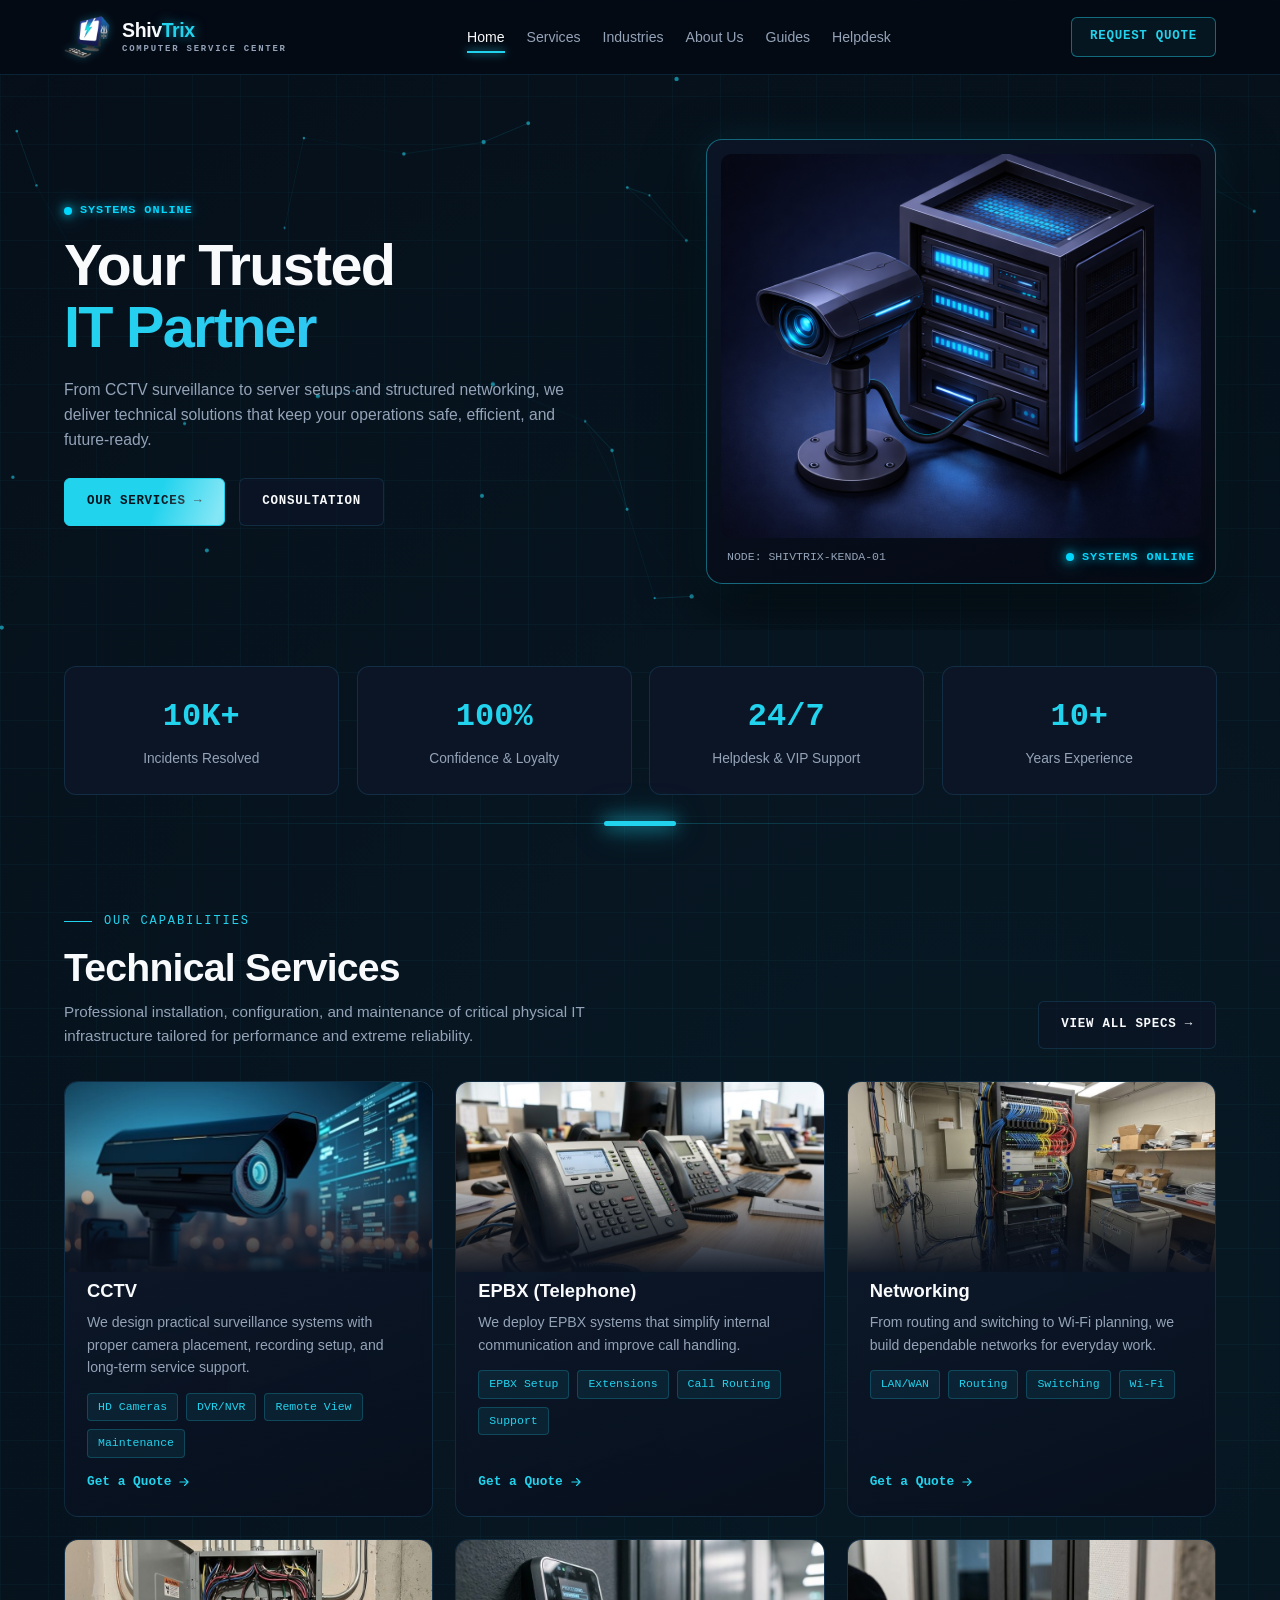
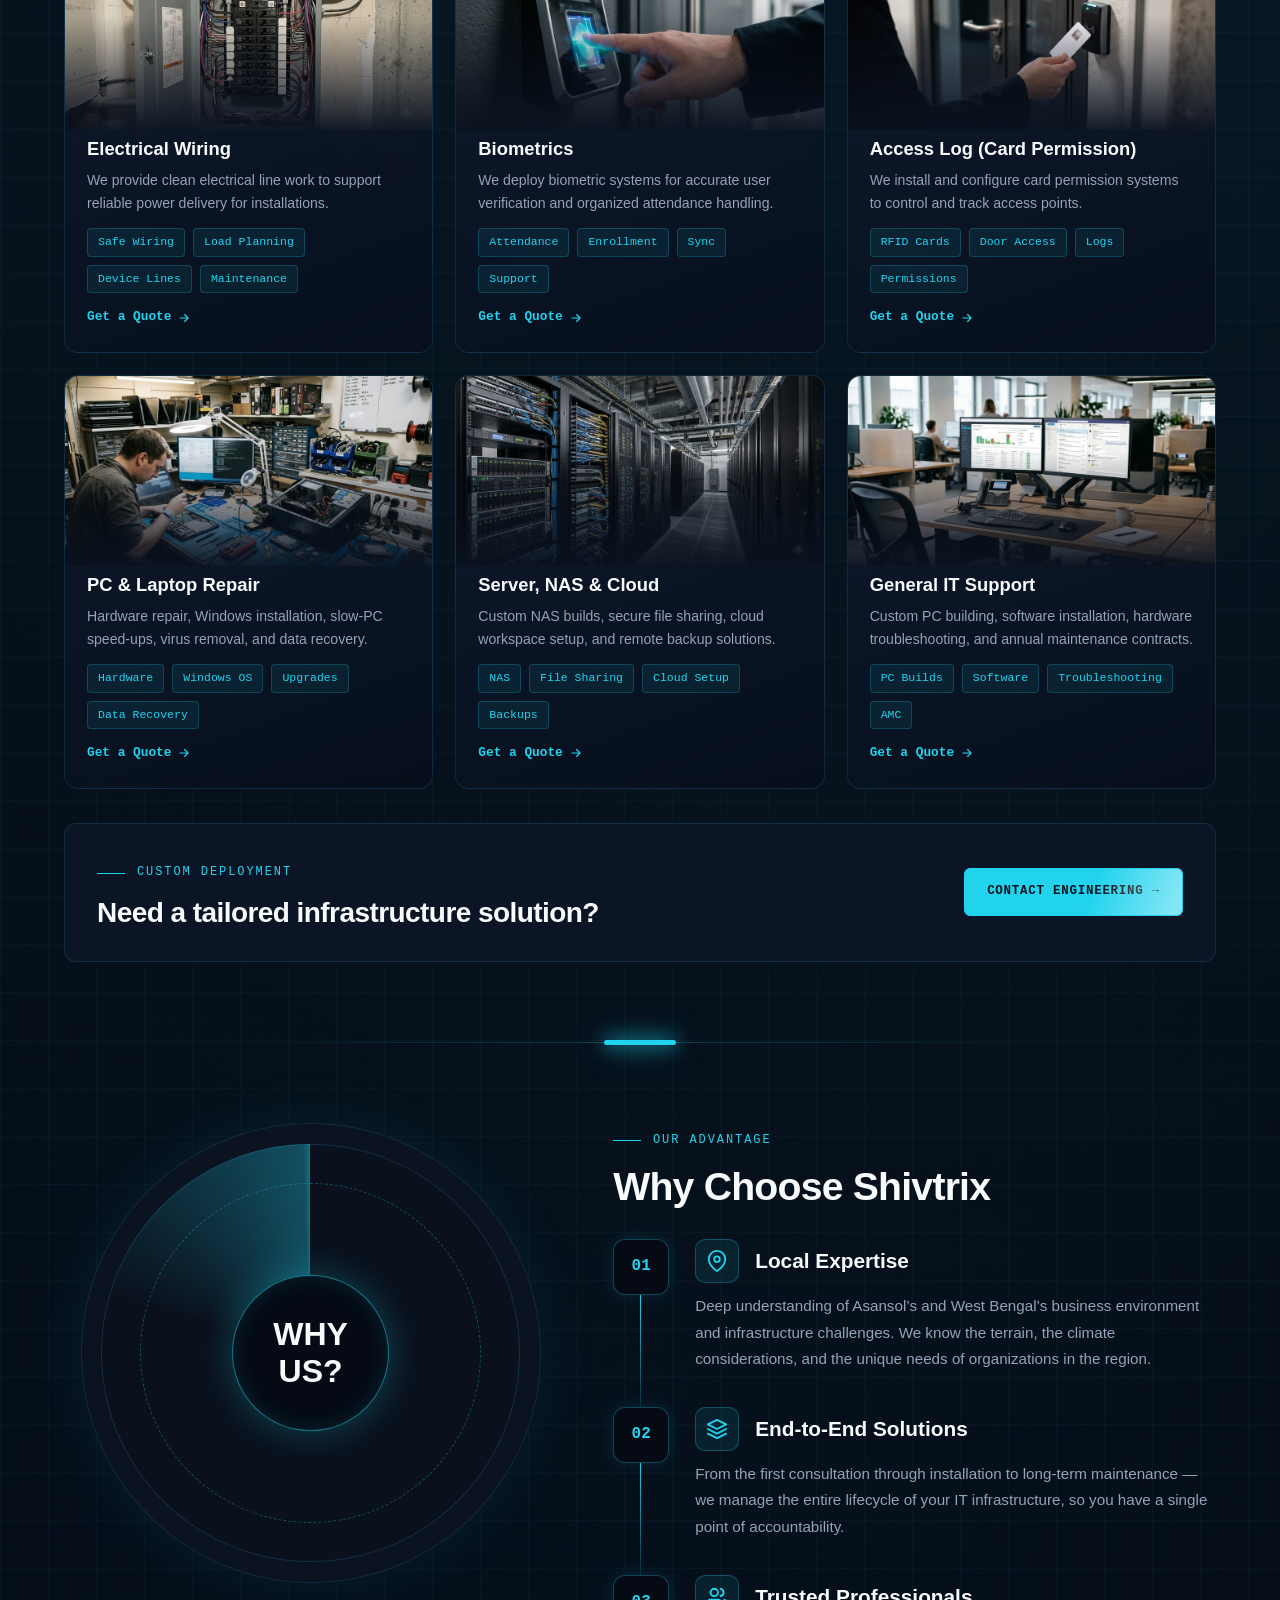
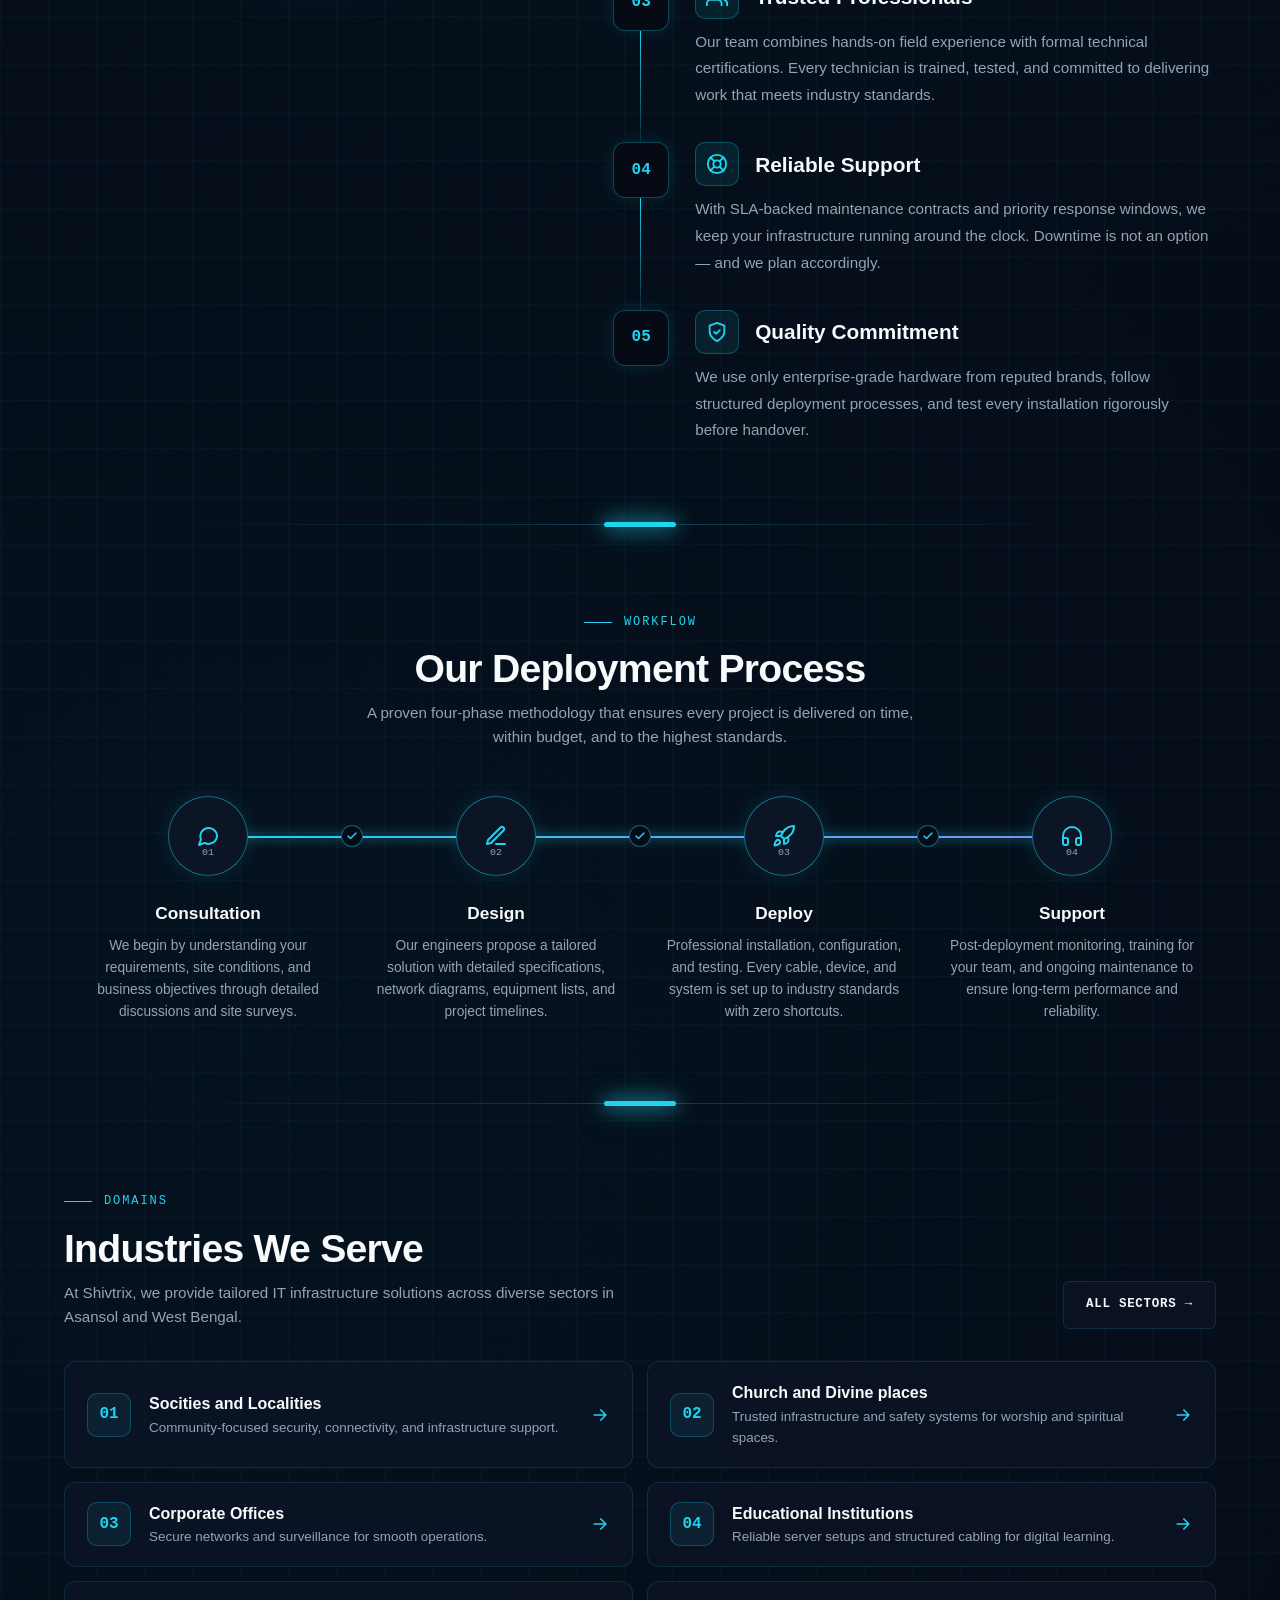
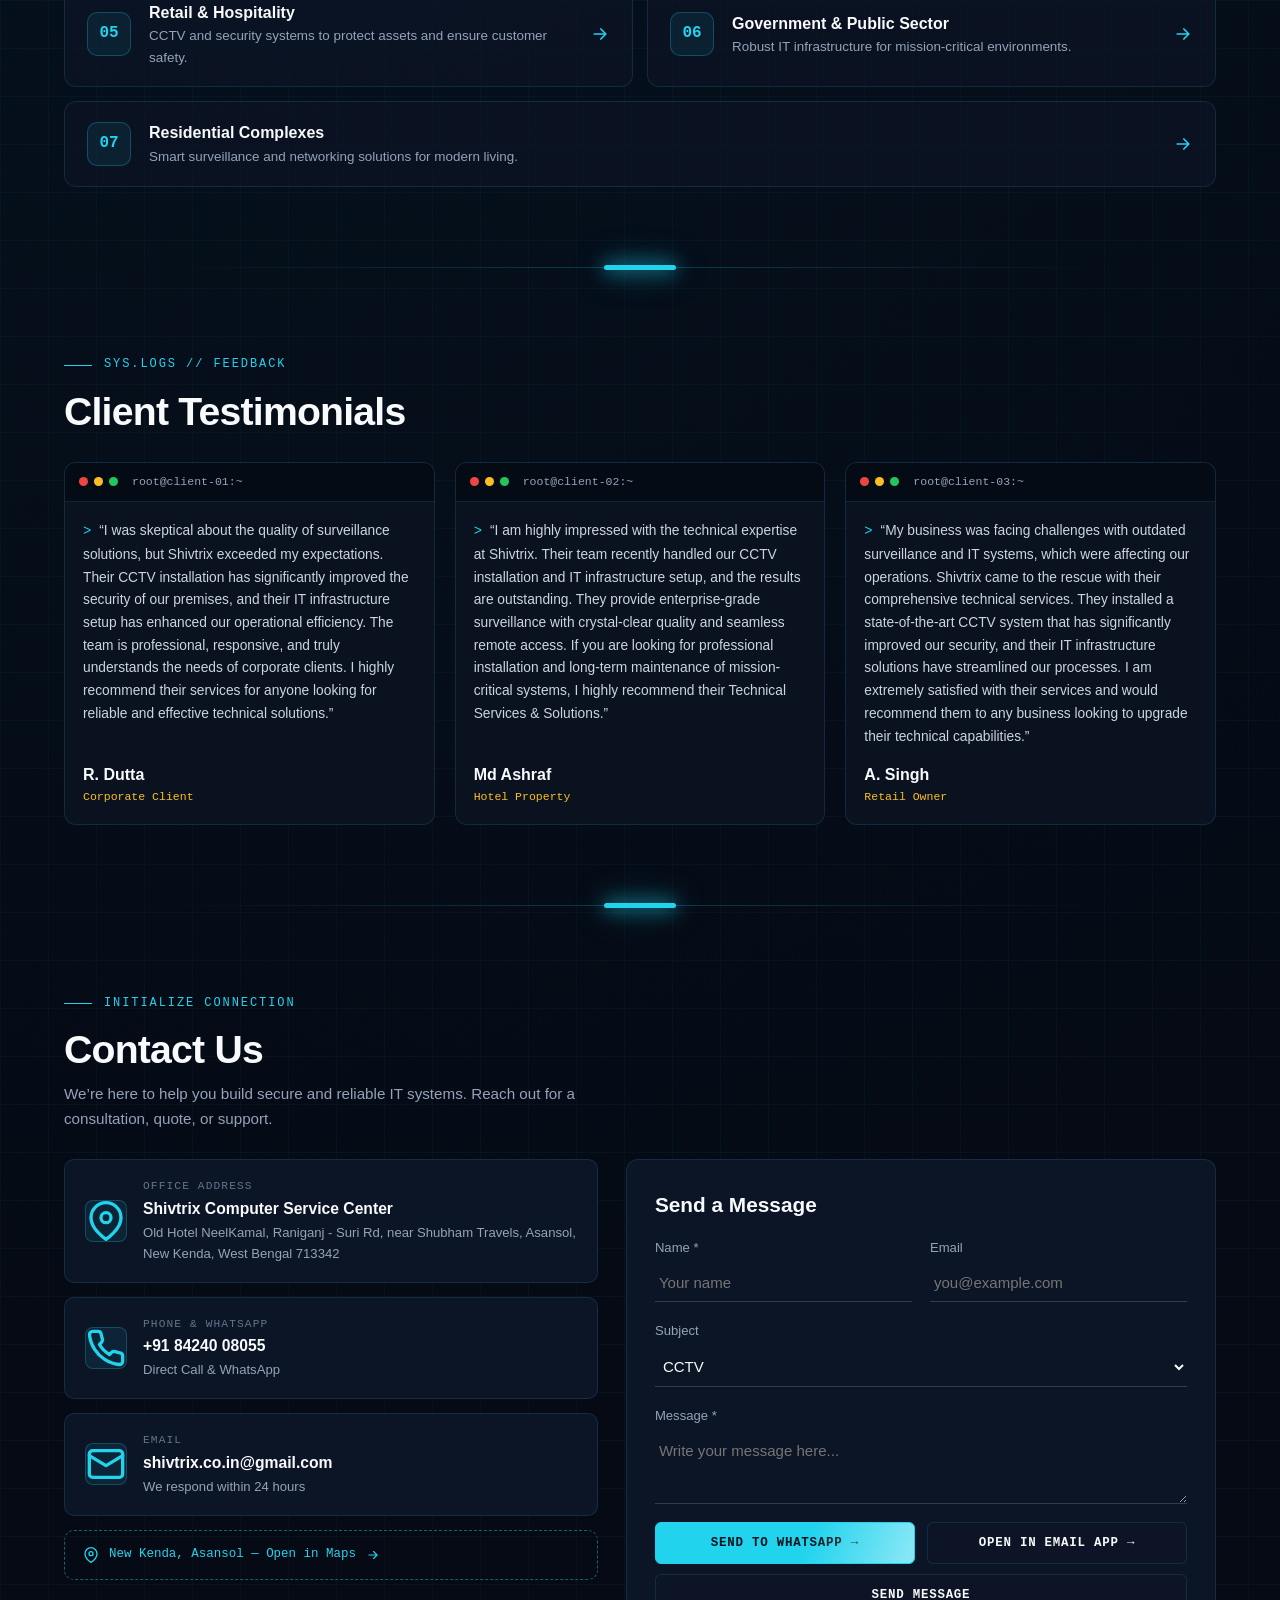
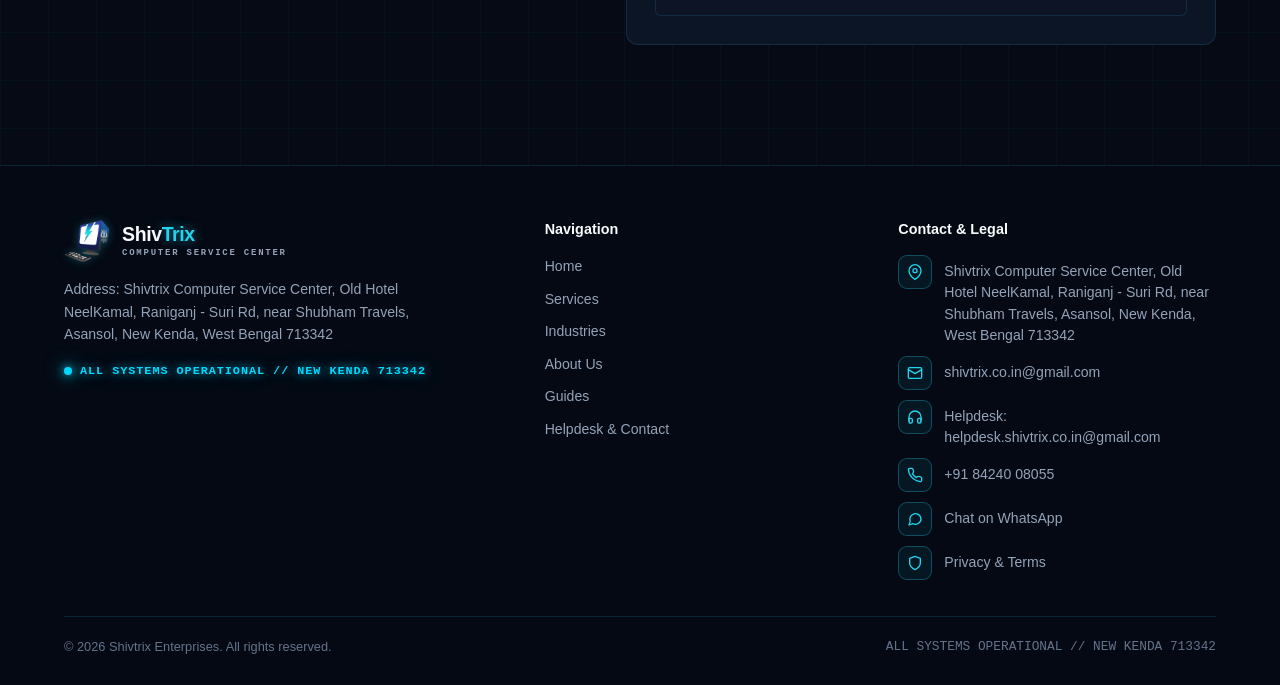
==== commit cdc6b7d8: "Add files via upload" ====
--- a/index.html
+++ b/index.html
@@ -272,43 +272,6 @@
 
     <div class="glow-divider"></div>
 
-    <!-- RECENT WORKS -->
-    <section class="section">
-      <div class="container">
-        <div class="eyebrow">RECENT WORKS</div>
-        <h2 class="section-heading">Installations We Have Delivered</h2>
-        <p class="section-sub" style="margin-bottom:30px;">From hospital AC setup to CCTV deployment and outdoor decorative lighting, these projects reflect our practical field execution and finishing quality.</p>
-        <div class="works-grid">
-        <article class="work-card">
-          <div class="work-top"><svg class="" viewBox="0 0 24 24" fill="none" stroke="currentColor" stroke-width="2" stroke-linecap="round" stroke-linejoin="round" aria-hidden="true"><path d="M12 2v20M4.9 7l14.2 10M4.9 17L19.1 7"/></svg><span class="work-tag">AC Installation</span></div>
-          <div class="work-body"><h3>AC Installation</h3><div class="work-loc"><svg class="" viewBox="0 0 24 24" fill="none" stroke="currentColor" stroke-width="2" stroke-linecap="round" stroke-linejoin="round" aria-hidden="true"><path d="M21 10c0 7-9 13-9 13s-9-6-9-13a9 9 0 0 1 18 0z"/><circle cx="12" cy="10" r="3"/></svg> Assam Rifles, Laitkor</div><p>Installed and aligned split AC units for quiet cooling and patient comfort.</p></div>
-        </article>
-        <article class="work-card">
-          <div class="work-top"><svg class="" viewBox="0 0 24 24" fill="none" stroke="currentColor" stroke-width="2" stroke-linecap="round" stroke-linejoin="round" aria-hidden="true"><path d="M23 7l-7 5 7 5V7z"/><rect x="1" y="5" width="15" height="14" rx="2"/></svg><span class="work-tag">CCTV Deployment</span></div>
-          <div class="work-body"><h3>CCTV Control Point</h3><div class="work-loc"><svg class="" viewBox="0 0 24 24" fill="none" stroke="currentColor" stroke-width="2" stroke-linecap="round" stroke-linejoin="round" aria-hidden="true"><path d="M21 10c0 7-9 13-9 13s-9-6-9-13a9 9 0 0 1 18 0z"/><circle cx="12" cy="10" r="3"/></svg> Nagaland</div><p>Deployed surveillance control hardware with organized routing for stable monitoring.</p></div>
-        </article>
-        <article class="work-card">
-          <div class="work-top"><svg class="" viewBox="0 0 24 24" fill="none" stroke="currentColor" stroke-width="2" stroke-linecap="round" stroke-linejoin="round" aria-hidden="true"><rect x="2" y="3" width="20" height="14" rx="2"/><path d="M8 21h8M12 17v4"/></svg><span class="work-tag">CCTV Deployment</span></div>
-          <div class="work-body"><h3>Live Monitoring Display</h3><div class="work-loc"><svg class="" viewBox="0 0 24 24" fill="none" stroke="currentColor" stroke-width="2" stroke-linecap="round" stroke-linejoin="round" aria-hidden="true"><path d="M21 10c0 7-9 13-9 13s-9-6-9-13a9 9 0 0 1 18 0z"/><circle cx="12" cy="10" r="3"/></svg> Nagaland</div><p>Set up display and recording points to support round-the-clock camera visibility.</p></div>
-        </article>
-        <article class="work-card">
-          <div class="work-top"><svg class="" viewBox="0 0 24 24" fill="none" stroke="currentColor" stroke-width="2" stroke-linecap="round" stroke-linejoin="round" aria-hidden="true"><path d="M9 18h6M10 22h4"/><path d="M12 2a7 7 0 0 0-4 12.7c.6.5 1 1.3 1 2.3h6c0-1 .4-1.8 1-2.3A7 7 0 0 0 12 2z"/></svg><span class="work-tag">Lighting Setup</span></div>
-          <div class="work-body"><h3>Landscape Lighting</h3><div class="work-loc"><svg class="" viewBox="0 0 24 24" fill="none" stroke="currentColor" stroke-width="2" stroke-linecap="round" stroke-linejoin="round" aria-hidden="true"><path d="M21 10c0 7-9 13-9 13s-9-6-9-13a9 9 0 0 1 18 0z"/><circle cx="12" cy="10" r="3"/></svg> Upper Shillong</div><p>Created decorative garden lighting with balanced blue and warm-white accents.</p></div>
-        </article>
-        <article class="work-card">
-          <div class="work-top"><svg class="" viewBox="0 0 24 24" fill="none" stroke="currentColor" stroke-width="2" stroke-linecap="round" stroke-linejoin="round" aria-hidden="true"><path d="M9 18h6M10 22h4"/><path d="M12 2a7 7 0 0 0-4 12.7c.6.5 1 1.3 1 2.3h6c0-1 .4-1.8 1-2.3A7 7 0 0 0 12 2z"/></svg><span class="work-tag">Lighting Setup</span></div>
-          <div class="work-body"><h3>Perimeter Illumination</h3><div class="work-loc"><svg class="" viewBox="0 0 24 24" fill="none" stroke="currentColor" stroke-width="2" stroke-linecap="round" stroke-linejoin="round" aria-hidden="true"><path d="M21 10c0 7-9 13-9 13s-9-6-9-13a9 9 0 0 1 18 0z"/><circle cx="12" cy="10" r="3"/></svg> Upper Shillong</div><p>Designed perimeter string-light runs to enhance visibility and evening ambience.</p></div>
-        </article>
-        <article class="work-card">
-          <div class="work-top"><svg class="" viewBox="0 0 24 24" fill="none" stroke="currentColor" stroke-width="2" stroke-linecap="round" stroke-linejoin="round" aria-hidden="true"><path d="M9 18h6M10 22h4"/><path d="M12 2a7 7 0 0 0-4 12.7c.6.5 1 1.3 1 2.3h6c0-1 .4-1.8 1-2.3A7 7 0 0 0 12 2z"/></svg><span class="work-tag">Lighting Setup</span></div>
-          <div class="work-body"><h3>Facade &amp; Entrance Glow</h3><div class="work-loc"><svg class="" viewBox="0 0 24 24" fill="none" stroke="currentColor" stroke-width="2" stroke-linecap="round" stroke-linejoin="round" aria-hidden="true"><path d="M21 10c0 7-9 13-9 13s-9-6-9-13a9 9 0 0 1 18 0z"/><circle cx="12" cy="10" r="3"/></svg> Upper Shillong</div><p>Delivered full-front elevation lighting for a high-impact festive presentation.</p></div>
-        </article>
-        </div>
-      </div>
-    </section>
-
-    <div class="glow-divider"></div>
-
     <!-- INDUSTRIES -->
     <section class="section">
       <div class="container">
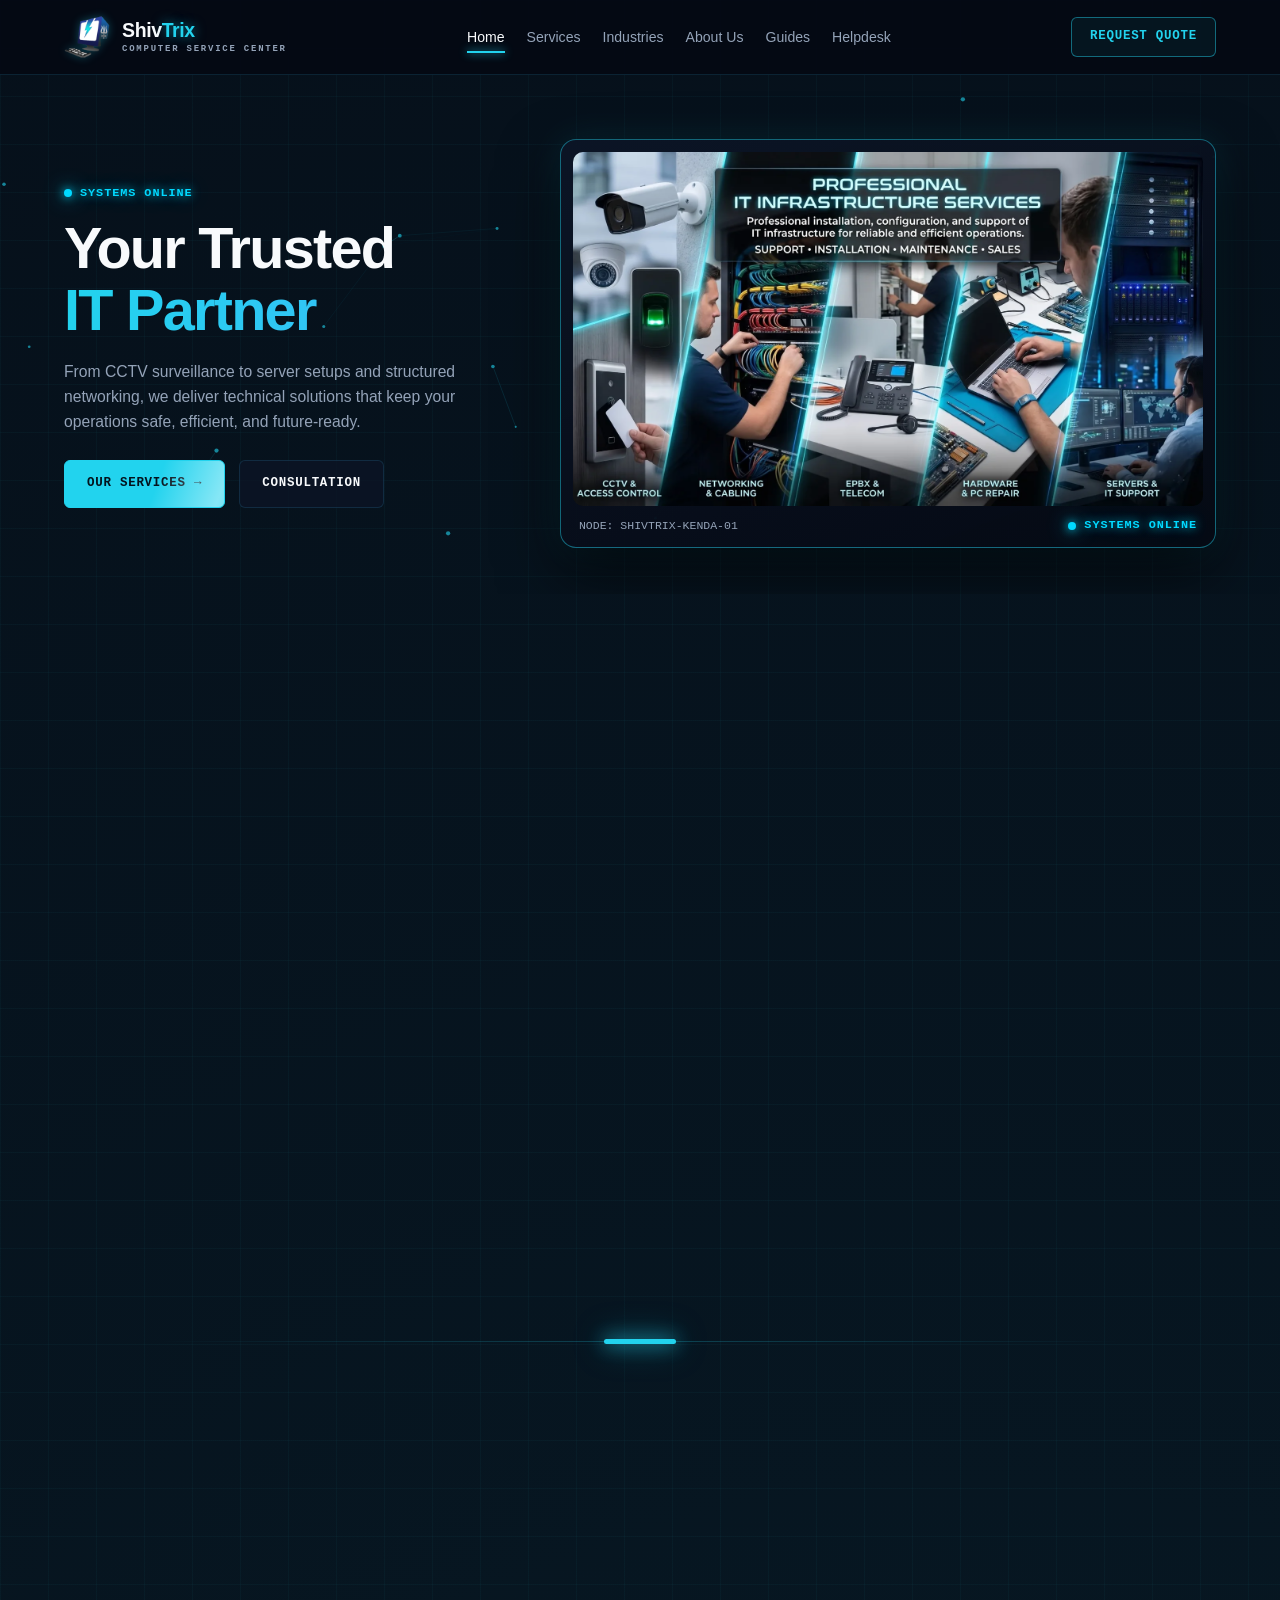
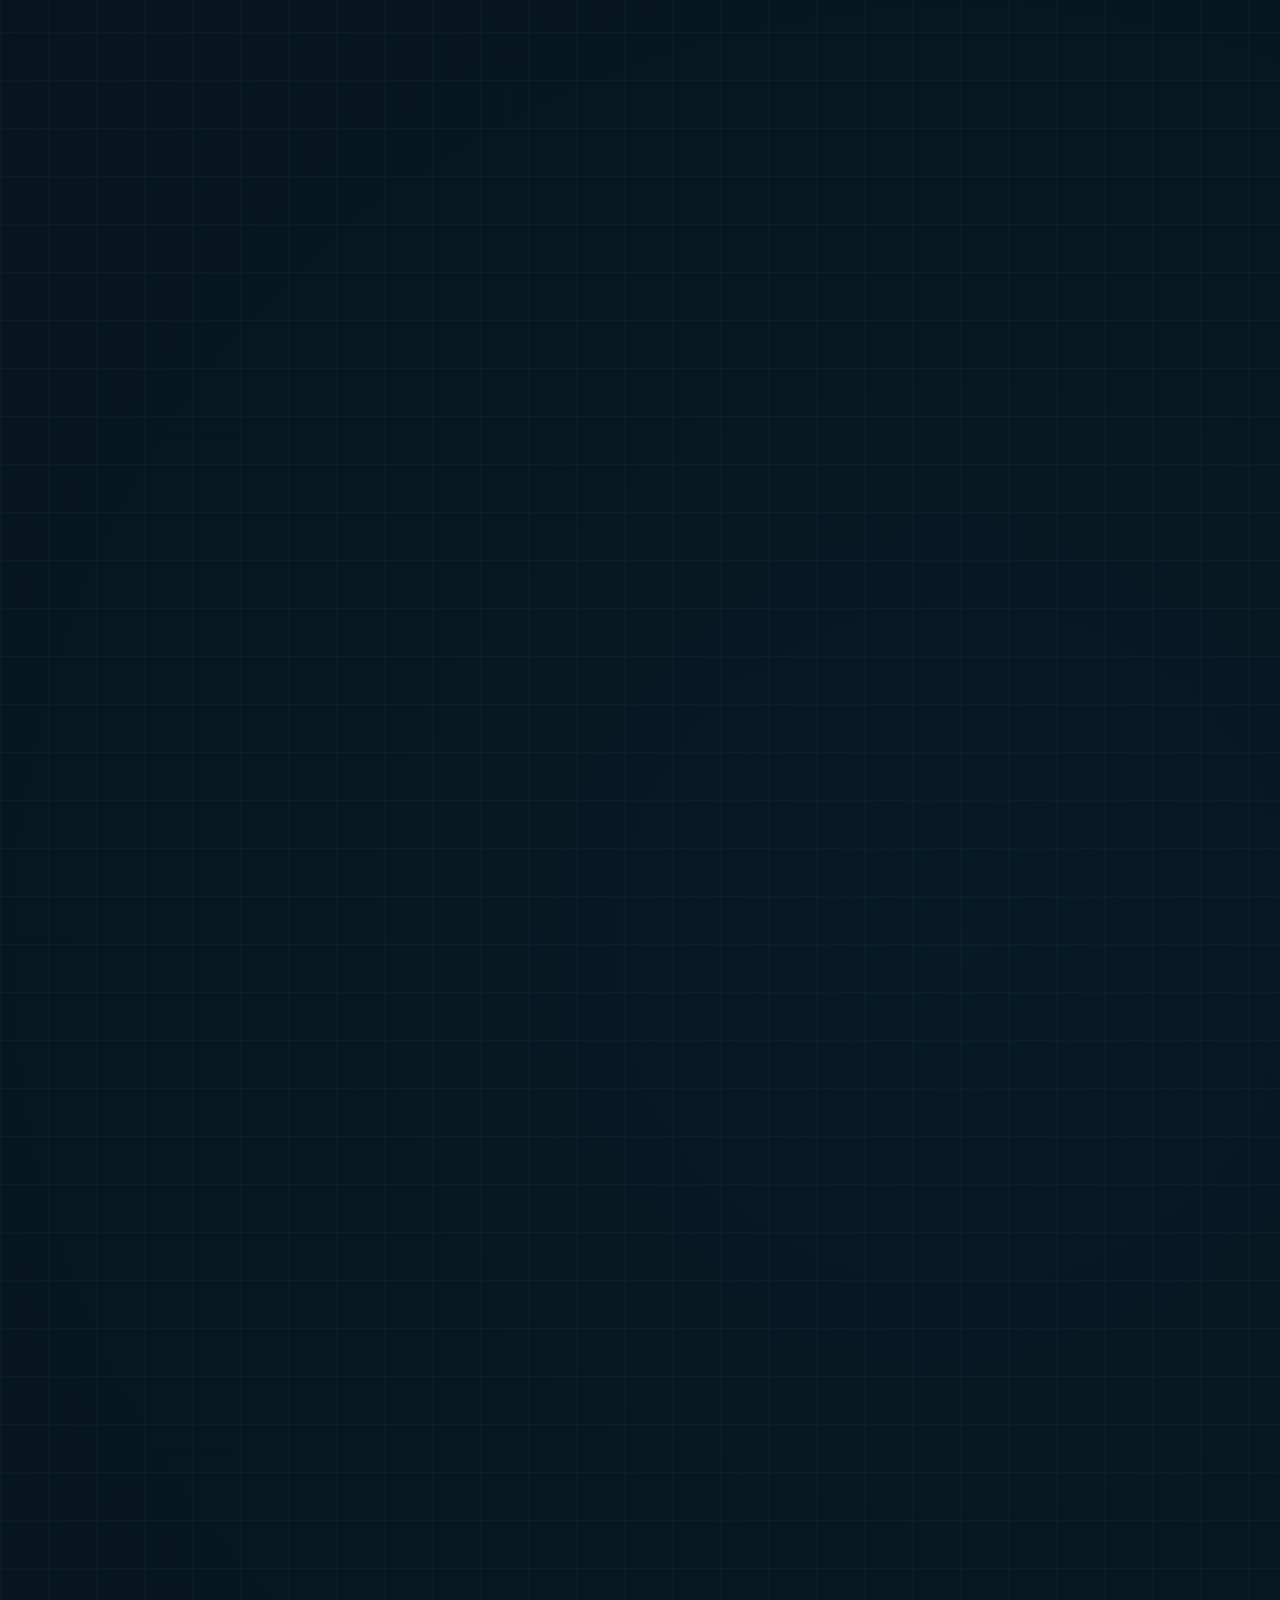
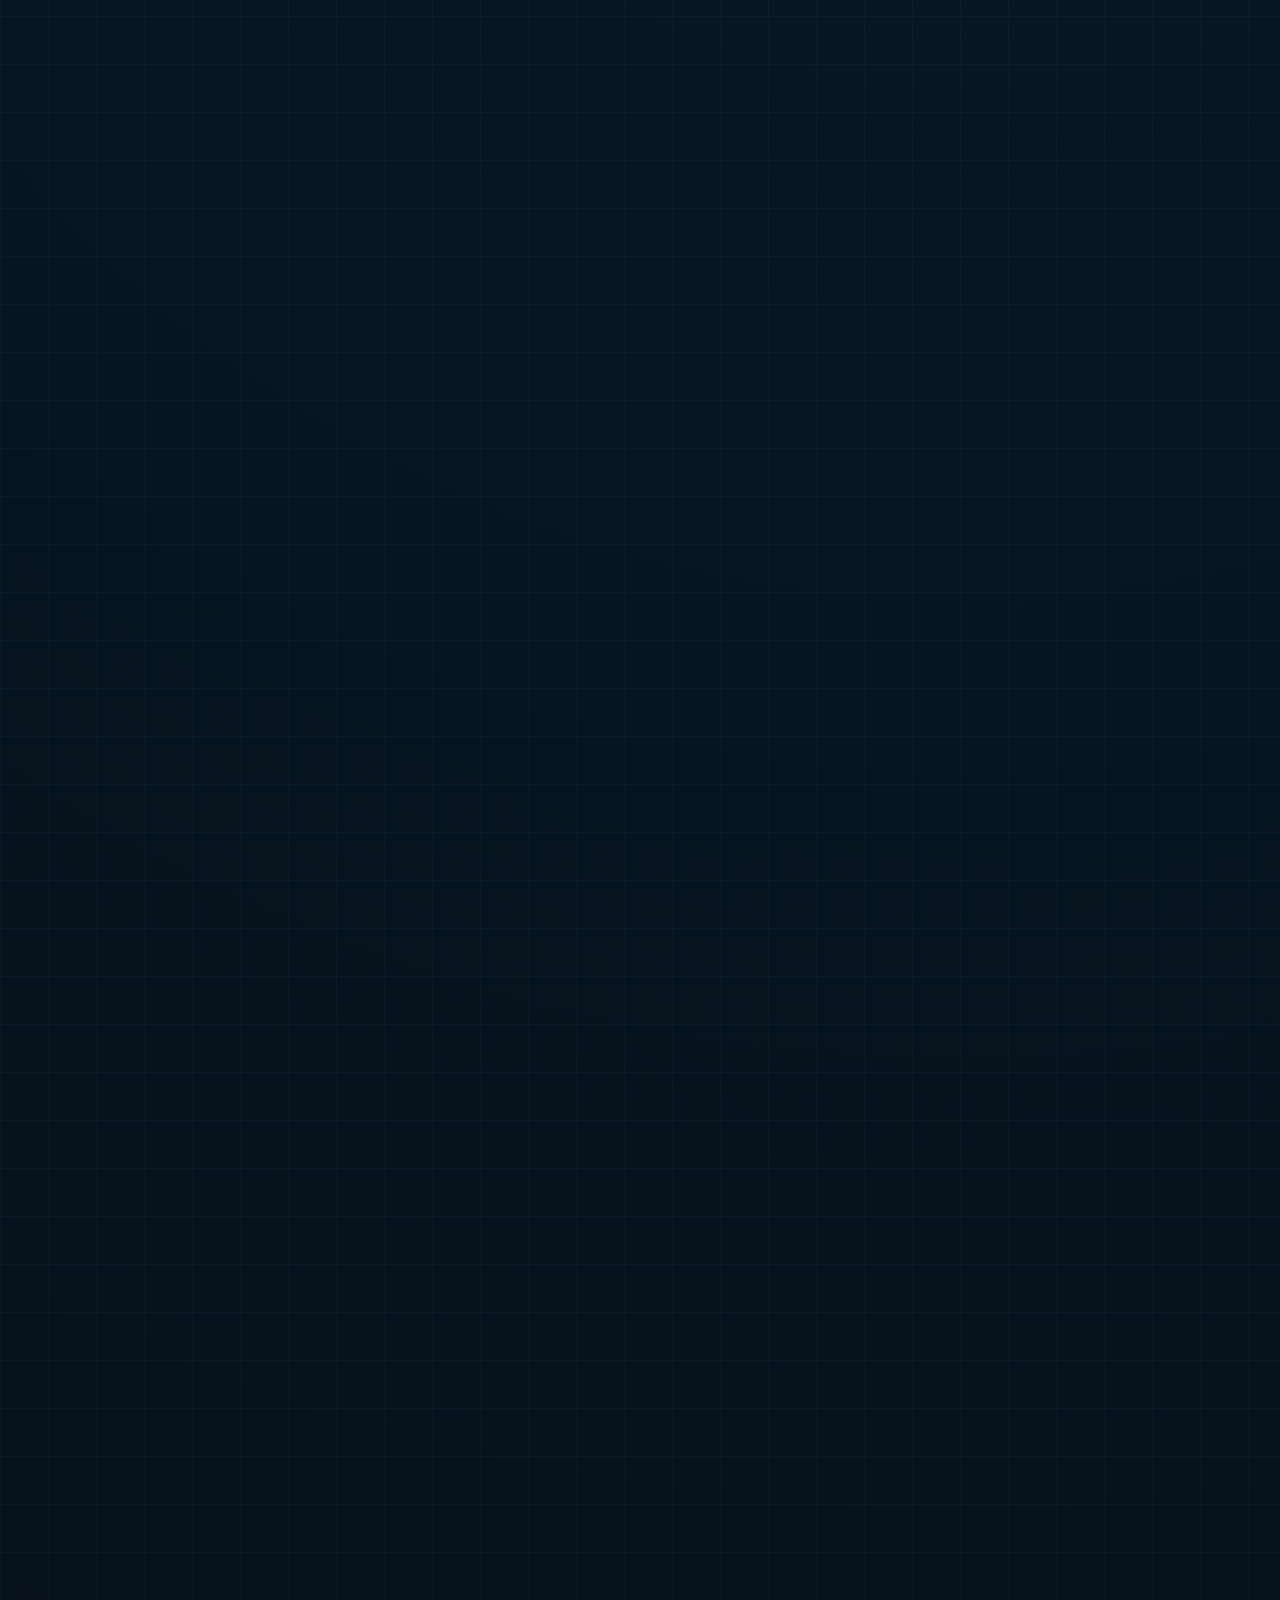
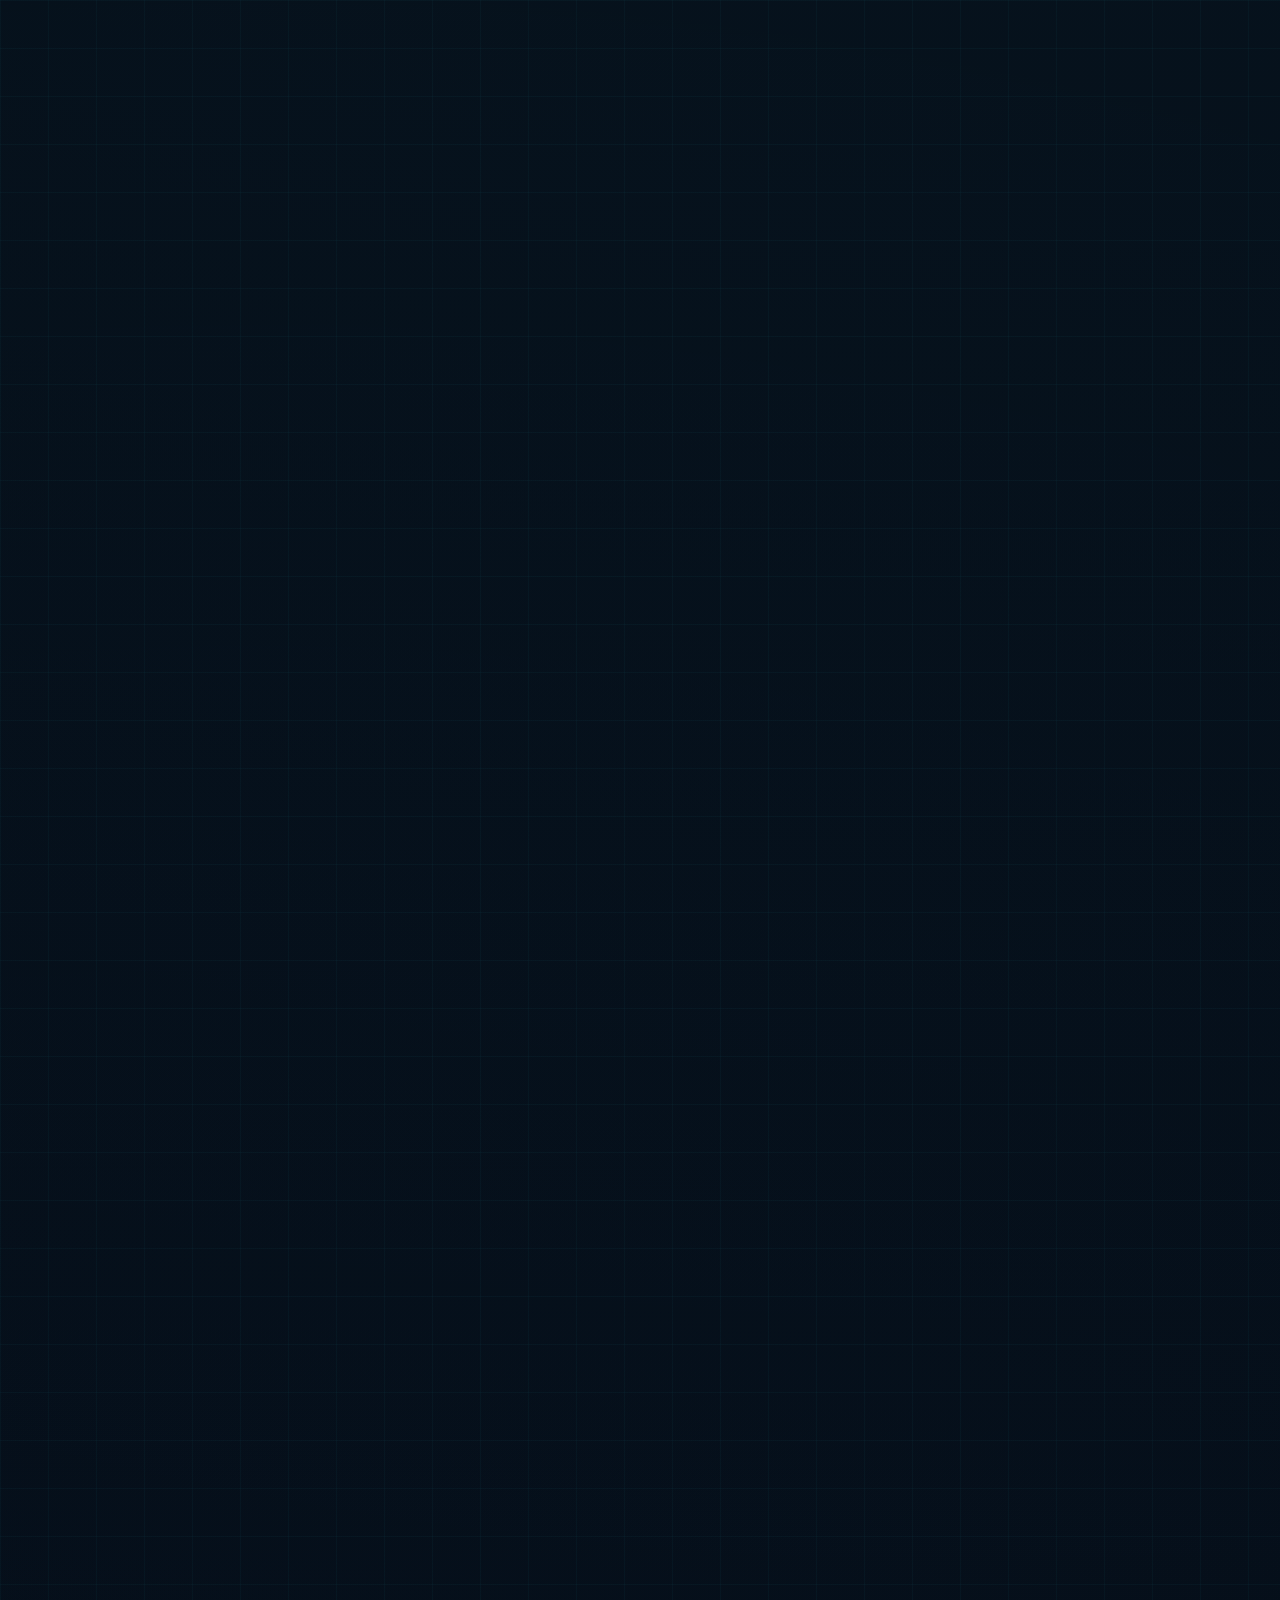
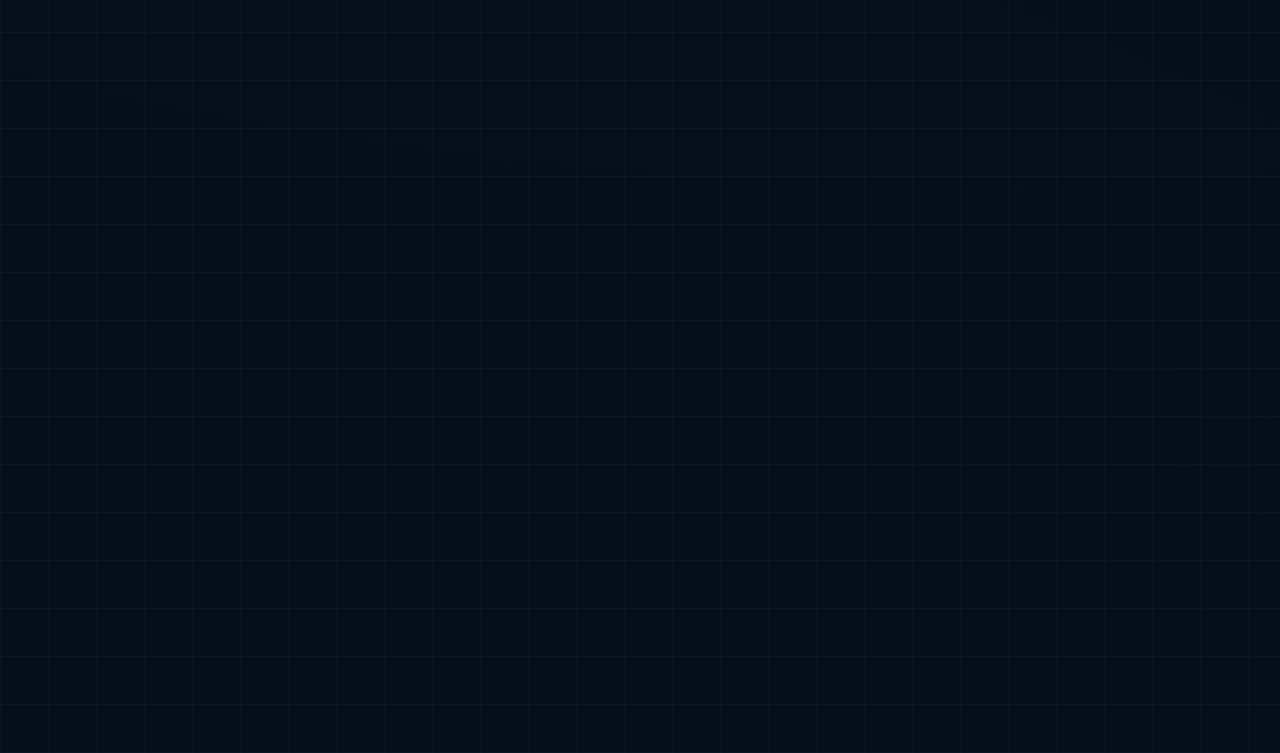
==== commit 34ed5ee9: "Final" ====
--- a/index.html
+++ b/index.html
@@ -7,11 +7,12 @@
   <meta name="description" content="Address: Shivtrix Computer Service Center, Old Hotel NeelKamal, Raniganj - Suri Rd, near Shubham Travels, Asansol, New Kenda, West Bengal 713342" />
   <meta name="robots" content="index, follow" />
   <link rel="canonical" href="https://www.helpdesk-shivtrix-co-in.workers.dev/" />
-  <meta property="og:image" content="https://www.helpdesk-shivtrix-co-in.workers.dev/hero-image-2.png" />
+  <meta property="og:image" content="https://www.helpdesk-shivtrix-co-in.workers.dev/hero-image-2.jpg" />
   <link rel="icon" href="favicon.ico" sizes="any" />
   <link rel="icon" type="image/png" sizes="32x32" href="favicon-32.png" />
   <link rel="apple-touch-icon" href="apple-touch-icon.png" />
   <meta name="theme-color" content="#050a14" />
+  <link rel="preload" as="image" href="hero-image-2.webp" type="image/webp" />
   <link rel="stylesheet" href="style.css" />
   <script type="application/ld+json">
   {
@@ -36,10 +37,9 @@
 <body>
   <header class="navbar">
     <div class="container nav-wrap">
-      <a class="logo" href="index.html">
+      <a class="logo" href="index.html" aria-label="Shivtrix Computer Service Center - Home">
         <span class="logo-mark"><img class="logo-still" src="logo.png" alt="Shivtrix logo" width="46" height="46" /><img class="logo-anim" src="logo-anim.webp" alt="" aria-hidden="true" width="46" height="46" loading="lazy" decoding="async" /></span><span class="logo-text"><strong>Shiv<em>Trix</em></strong><small>Computer Service Center</small></span>
       </a>
-      <button class="mobile-btn" id="mobileBtn" type="button" aria-expanded="false" aria-controls="navMenu">[MENU]</button>
       <nav aria-label="Primary Navigation">
         <ul class="nav-menu" id="navMenu">
           <li><a href="index.html">Home</a></li>
@@ -50,15 +50,18 @@
           <li><a href="helpdesk.html">Helpdesk</a></li>
         </ul>
       </nav>
-      <a class="btn-quote" href="helpdesk.html">REQUEST QUOTE</a>
+      <div class="nav-actions">
+        <a class="btn-quote" href="helpdesk.html"><span class="q-long">Request&nbsp;</span>Quote</a>
+        <button class="mobile-btn" id="mobileBtn" type="button" aria-expanded="false" aria-controls="navMenu" aria-label="Open menu"><span class="bar"></span><span class="bar"></span><span class="bar"></span></button>
+      </div>
     </div>
   </header>
   <main>
     <!-- HERO -->
     <section class="hero dash-hero">
       <canvas class="hero-net" aria-hidden="true"></canvas>
-      <div class="container hero-grid">
-        <div>
+      <div class="container hero-grid hero-split">
+        <div class="hero-copy">
           <div class="sys-status" style="margin-top:0; margin-bottom:14px;">SYSTEMS ONLINE</div>
           <h1 class="hero-title">Your Trusted <span class="cyan">IT Partner</span></h1>
           <p class="hero-sub">From CCTV surveillance to server setups and structured networking, we deliver technical solutions that keep your operations safe, efficient, and future-ready.</p>
@@ -67,10 +70,13 @@
             <a class="btn-outline" href="#contact">Consultation</a>
           </div>
         </div>
-        <div class="hero-visual">
-          <img src="hero-image-2.png" alt="Shivtrix Computer Service Center CCTV camera and server rack" />
-          <div class="visual-caption"><span>NODE: SHIVTRIX-KENDA-01</span><span class="sys-status" style="margin-top:0;">SYSTEMS ONLINE</span></div>
-        </div>
+        <figure class="hero-visual hero-wide">
+          <picture>
+            <source type="image/webp" srcset="hero-image-2.webp" />
+            <img src="hero-image-2.jpg" width="1600" height="893" alt="Professional IT infrastructure services: CCTV and access control, networking and cabling, EPBX and telecom, hardware and PC repair, servers and IT support" fetchpriority="high" decoding="async" />
+          </picture>
+          <figcaption class="visual-caption"><span>NODE: SHIVTRIX-KENDA-01</span><span class="sys-status" style="margin-top:0;">SYSTEMS ONLINE</span></figcaption>
+        </figure>
       </div>
     </section>
 
@@ -98,9 +104,18 @@
           </div>
           <a class="btn-outline" href="services.html">View All Specs &rarr;</a>
         </div>
-        <div class="cap-grid">
-        <article class="cap-card">
-          <div class="cap-media"><img src="images/cctv.jpg" alt="CCTV camera with analytics dashboard" loading="lazy" /></div>
+        <div class="cap-grid cap-grid-core">
+        <article class="cap-card" id="card-it-hardware">
+          <a class="cap-media" href="services.html#it-hardware" tabindex="-1" aria-hidden="true"><img src="images/pc-laptop.jpg" alt="Technician repairing a computer" loading="lazy" decoding="async" /></a>
+          <div class="cap-body">
+            <h3>IT Hardware &amp; Software</h3>
+            <p>We troubleshoot hardware and software problems to get computers back to stable working condition.</p>
+            <div class="pill-tags"><span class="pill-tag">Desktop</span><span class="pill-tag">Laptop</span><span class="pill-tag">Hardware</span><span class="pill-tag">Software</span></div>
+            <a class="full-details-link" href="helpdesk.html?service=IT%20Hardware%20%26%20Software#formPanel">Get a Quote <svg class="mini" viewBox="0 0 24 24" fill="none" stroke="currentColor" stroke-width="2" stroke-linecap="round" stroke-linejoin="round" aria-hidden="true"><path d="M5 12h14M13 6l6 6-6 6"/></svg></a>
+          </div>
+        </article>
+        <article class="cap-card" id="card-cctv">
+          <a class="cap-media" href="services.html#cctv" tabindex="-1" aria-hidden="true"><img src="images/cctv.jpg" alt="CCTV camera with analytics dashboard" loading="lazy" decoding="async" /></a>
           <div class="cap-body">
             <h3>CCTV</h3>
             <p>We design practical surveillance systems with proper camera placement, recording setup, and long-term service support.</p>
@@ -108,26 +123,38 @@
             <a class="full-details-link" href="helpdesk.html?service=CCTV#formPanel">Get a Quote <svg class="mini" viewBox="0 0 24 24" fill="none" stroke="currentColor" stroke-width="2" stroke-linecap="round" stroke-linejoin="round" aria-hidden="true"><path d="M5 12h14M13 6l6 6-6 6"/></svg></a>
           </div>
         </article>
-        <article class="cap-card">
-          <div class="cap-media"><img src="images/epbx.jpg" alt="EPBX telephone system" loading="lazy" /></div>
-          <div class="cap-body">
-            <h3>EPBX (Telephone)</h3>
+        <article class="cap-card" id="card-networking">
+          <a class="cap-media" href="services.html#networking" tabindex="-1" aria-hidden="true"><img src="images/networking.jpg" alt="Networking rack and structured cabling" loading="lazy" decoding="async" /></a>
+          <div class="cap-body">
+            <h3>Networking &amp; Cabling</h3>
+            <p>From structured cabling and routing to Wi-Fi planning, we build dependable networks for everyday work.</p>
+            <div class="pill-tags"><span class="pill-tag">LAN/WAN</span><span class="pill-tag">Cabling</span><span class="pill-tag">Switching</span><span class="pill-tag">Wi-Fi</span></div>
+            <a class="full-details-link" href="helpdesk.html?service=Networking%20%26%20Cabling#formPanel">Get a Quote <svg class="mini" viewBox="0 0 24 24" fill="none" stroke="currentColor" stroke-width="2" stroke-linecap="round" stroke-linejoin="round" aria-hidden="true"><path d="M5 12h14M13 6l6 6-6 6"/></svg></a>
+          </div>
+        </article>
+        <article class="cap-card" id="card-epbx">
+          <a class="cap-media" href="services.html#epbx" tabindex="-1" aria-hidden="true"><img src="images/epbx.jpg" alt="EPBX telephone system" loading="lazy" decoding="async" /></a>
+          <div class="cap-body">
+            <h3>EPBX &amp; Telecom</h3>
             <p>We deploy EPBX systems that simplify internal communication and improve call handling.</p>
             <div class="pill-tags"><span class="pill-tag">EPBX Setup</span><span class="pill-tag">Extensions</span><span class="pill-tag">Call Routing</span><span class="pill-tag">Support</span></div>
-            <a class="full-details-link" href="helpdesk.html?service=EPBX%20%28Telephone%29#formPanel">Get a Quote <svg class="mini" viewBox="0 0 24 24" fill="none" stroke="currentColor" stroke-width="2" stroke-linecap="round" stroke-linejoin="round" aria-hidden="true"><path d="M5 12h14M13 6l6 6-6 6"/></svg></a>
-          </div>
-        </article>
-        <article class="cap-card">
-          <div class="cap-media"><img src="images/networking.jpg" alt="Networking router and switches" loading="lazy" /></div>
-          <div class="cap-body">
-            <h3>Networking</h3>
-            <p>From routing and switching to Wi-Fi planning, we build dependable networks for everyday work.</p>
-            <div class="pill-tags"><span class="pill-tag">LAN/WAN</span><span class="pill-tag">Routing</span><span class="pill-tag">Switching</span><span class="pill-tag">Wi-Fi</span></div>
-            <a class="full-details-link" href="helpdesk.html?service=Networking#formPanel">Get a Quote <svg class="mini" viewBox="0 0 24 24" fill="none" stroke="currentColor" stroke-width="2" stroke-linecap="round" stroke-linejoin="round" aria-hidden="true"><path d="M5 12h14M13 6l6 6-6 6"/></svg></a>
-          </div>
-        </article>
-        <article class="cap-card">
-          <div class="cap-media"><img src="images/electrical.jpg" alt="Electrical wiring installation" loading="lazy" /></div>
+            <a class="full-details-link" href="helpdesk.html?service=EPBX%20%26%20Telecom#formPanel">Get a Quote <svg class="mini" viewBox="0 0 24 24" fill="none" stroke="currentColor" stroke-width="2" stroke-linecap="round" stroke-linejoin="round" aria-hidden="true"><path d="M5 12h14M13 6l6 6-6 6"/></svg></a>
+          </div>
+        </article>
+        <article class="cap-card" id="card-server-it-admin">
+          <a class="cap-media" href="services.html#server-it-admin" tabindex="-1" aria-hidden="true"><img src="images/server-cloud.jpg" alt="Server, NAS and cloud setup" loading="lazy" decoding="async" /></a>
+          <div class="cap-body">
+            <h3>Server &amp; IT Administrative Support</h3>
+            <p>Custom NAS builds, secure file sharing, cloud workspace setup, remote backup, and ongoing IT administration with annual maintenance contracts.</p>
+            <div class="pill-tags"><span class="pill-tag">NAS</span><span class="pill-tag">Cloud &amp; Backup</span><span class="pill-tag">Admin Support</span><span class="pill-tag">AMC</span></div>
+            <a class="full-details-link" href="helpdesk.html?service=Server%20%26%20IT%20Administrative%20Support#formPanel">Get a Quote <svg class="mini" viewBox="0 0 24 24" fill="none" stroke="currentColor" stroke-width="2" stroke-linecap="round" stroke-linejoin="round" aria-hidden="true"><path d="M5 12h14M13 6l6 6-6 6"/></svg></a>
+          </div>
+        </article>
+        </div>
+        <div class="cap-subhead"><span class="eyebrow">ACCESS, SECURITY &amp; POWER</span></div>
+        <div class="cap-grid">
+        <article class="cap-card" id="card-electrical">
+          <a class="cap-media" href="services.html#electrical" tabindex="-1" aria-hidden="true"><img src="images/electrical.jpg" alt="Electrical wiring installation" loading="lazy" decoding="async" /></a>
           <div class="cap-body">
             <h3>Electrical Wiring</h3>
             <p>We provide clean electrical line work to support reliable power delivery for installations.</p>
@@ -135,8 +162,8 @@
             <a class="full-details-link" href="helpdesk.html?service=Electrical%20Wiring#formPanel">Get a Quote <svg class="mini" viewBox="0 0 24 24" fill="none" stroke="currentColor" stroke-width="2" stroke-linecap="round" stroke-linejoin="round" aria-hidden="true"><path d="M5 12h14M13 6l6 6-6 6"/></svg></a>
           </div>
         </article>
-        <article class="cap-card">
-          <div class="cap-media"><img src="images/biometrics.jpg" alt="Biometric fingerprint scanning" loading="lazy" /></div>
+        <article class="cap-card" id="card-biometrics">
+          <a class="cap-media" href="services.html#biometrics" tabindex="-1" aria-hidden="true"><img src="images/biometrics.jpg" alt="Biometric fingerprint scanning" loading="lazy" decoding="async" /></a>
           <div class="cap-body">
             <h3>Biometrics</h3>
             <p>We deploy biometric systems for accurate user verification and organized attendance handling.</p>
@@ -144,8 +171,8 @@
             <a class="full-details-link" href="helpdesk.html?service=Biometrics#formPanel">Get a Quote <svg class="mini" viewBox="0 0 24 24" fill="none" stroke="currentColor" stroke-width="2" stroke-linecap="round" stroke-linejoin="round" aria-hidden="true"><path d="M5 12h14M13 6l6 6-6 6"/></svg></a>
           </div>
         </article>
-        <article class="cap-card">
-          <div class="cap-media"><img src="images/access-log.jpg" alt="RFID keycard access control" loading="lazy" /></div>
+        <article class="cap-card" id="card-access-control">
+          <a class="cap-media" href="services.html#access-control" tabindex="-1" aria-hidden="true"><img src="images/access-log.jpg" alt="RFID keycard access control" loading="lazy" decoding="async" /></a>
           <div class="cap-body">
             <h3>Access Log (Card Permission)</h3>
             <p>We install and configure card permission systems to control and track access points.</p>
@@ -153,35 +180,8 @@
             <a class="full-details-link" href="helpdesk.html?service=Access%20Log%20%28Card%20Permission%29#formPanel">Get a Quote <svg class="mini" viewBox="0 0 24 24" fill="none" stroke="currentColor" stroke-width="2" stroke-linecap="round" stroke-linejoin="round" aria-hidden="true"><path d="M5 12h14M13 6l6 6-6 6"/></svg></a>
           </div>
         </article>
-        <article class="cap-card">
-          <div class="cap-media"><img src="images/pc-laptop.jpg" alt="PC and Laptop Repair" loading="lazy" /></div>
-          <div class="cap-body">
-            <h3>PC &amp; Laptop Repair</h3>
-            <p>Hardware repair, Windows installation, slow-PC speed-ups, virus removal, and data recovery.</p>
-            <div class="pill-tags"><span class="pill-tag">Hardware</span><span class="pill-tag">Windows OS</span><span class="pill-tag">Upgrades</span><span class="pill-tag">Data Recovery</span></div>
-            <a class="full-details-link" href="helpdesk.html?service=Computer%20Repairing#formPanel">Get a Quote <svg class="mini" viewBox="0 0 24 24" fill="none" stroke="currentColor" stroke-width="2" stroke-linecap="round" stroke-linejoin="round" aria-hidden="true"><path d="M5 12h14M13 6l6 6-6 6"/></svg></a>
-          </div>
-        </article>
-        <article class="cap-card">
-          <div class="cap-media"><img src="images/server-cloud.jpg" alt="Server, NAS and Cloud" loading="lazy" /></div>
-          <div class="cap-body">
-            <h3>Server, NAS &amp; Cloud</h3>
-            <p>Custom NAS builds, secure file sharing, cloud workspace setup, and remote backup solutions.</p>
-            <div class="pill-tags"><span class="pill-tag">NAS</span><span class="pill-tag">File Sharing</span><span class="pill-tag">Cloud Setup</span><span class="pill-tag">Backups</span></div>
-            <a class="full-details-link" href="helpdesk.html?service=Networking#formPanel">Get a Quote <svg class="mini" viewBox="0 0 24 24" fill="none" stroke="currentColor" stroke-width="2" stroke-linecap="round" stroke-linejoin="round" aria-hidden="true"><path d="M5 12h14M13 6l6 6-6 6"/></svg></a>
-          </div>
-        </article>
-        <article class="cap-card">
-          <div class="cap-media"><img src="images/general-it.jpg" alt="General IT support workstation" loading="lazy" /></div>
-          <div class="cap-body">
-            <h3>General IT Support</h3>
-            <p>Custom PC building, software installation, hardware troubleshooting, and annual maintenance contracts.</p>
-            <div class="pill-tags"><span class="pill-tag">PC Builds</span><span class="pill-tag">Software</span><span class="pill-tag">Troubleshooting</span><span class="pill-tag">AMC</span></div>
-            <a class="full-details-link" href="helpdesk.html?service=Computer%20Repairing#formPanel">Get a Quote <svg class="mini" viewBox="0 0 24 24" fill="none" stroke="currentColor" stroke-width="2" stroke-linecap="round" stroke-linejoin="round" aria-hidden="true"><path d="M5 12h14M13 6l6 6-6 6"/></svg></a>
-          </div>
-        </article>
-        </div>
-        <div class="custom-sector-card" style="margin-top:34px;">
+        </div>
+<div class="custom-sector-card" style="margin-top:34px;">
           <div>
             <div class="eyebrow">CUSTOM DEPLOYMENT</div>
             <h2 class="section-heading" style="font-size:1.75rem;">Need a tailored infrastructure solution?</h2>
@@ -344,7 +344,7 @@
                 <div class="field" style="margin-bottom:0;"><label for="fName">Name *</label><input type="text" id="fName" required placeholder="Your name" autocomplete="name" /></div>
                 <div class="field" style="margin-bottom:0;"><label for="fEmail">Email</label><input type="email" id="fEmail" placeholder="you@example.com" autocomplete="email" /></div>
               </div>
-              <div class="field"><label for="fService">Subject</label><select id="fService"><option value="CCTV">CCTV</option><option value="EPBX (Telephone)">EPBX (Telephone)</option><option value="Networking">Networking</option><option value="Electrical Wiring">Electrical Wiring</option><option value="Biometrics">Biometrics</option><option value="Access Log (Card Permission)">Access Log (Card Permission)</option><option value="Computer Repairing">Computer Repairing</option><option value="General Enquiry">General Enquiry</option></select></div>
+              <div class="field"><label for="fService">Subject</label><select id="fService"><option value="IT Hardware &amp; Software">IT Hardware &amp; Software</option><option value="CCTV">CCTV</option><option value="Networking &amp; Cabling">Networking &amp; Cabling</option><option value="EPBX &amp; Telecom">EPBX &amp; Telecom</option><option value="Server &amp; IT Administrative Support">Server &amp; IT Administrative Support</option><option value="Electrical Wiring">Electrical Wiring</option><option value="Biometrics">Biometrics</option><option value="Access Log (Card Permission)">Access Log (Card Permission)</option><option value="General Enquiry">General Enquiry</option></select></div>
               <div class="field"><label for="fMsg">Message *</label><textarea id="fMsg" rows="3" required placeholder="Write your message here..."></textarea></div>
               <div class="action-row">
                 <button type="button" id="sendWhatsAppBtn" class="btn-cyan">SEND TO WHATSAPP &rarr;</button>
--- a/style.css
+++ b/style.css
@@ -100,7 +100,6 @@
   top: 0;
   z-index: 100;
   background: rgba(5, 10, 20, 0.9);
-  backdrop-filter: blur(14px);
   border-bottom: 1px solid var(--border-dim);
 }
 
@@ -492,7 +491,7 @@
 .hero-title, .hero-sub, .hero-btns, .breadcrumb, .eyebrow { animation: fadeUp .7s cubic-bezier(.22,1,.36,1) both; }
 .hero-sub { animation-delay: .1s; }
 .hero-btns { animation-delay: .2s; }
-.hero-visual { animation: fadeUp .9s cubic-bezier(.22,1,.36,1) .15s both, floatY 6s ease-in-out 1.2s infinite; }
+.hero-visual { animation: fadeUp .9s cubic-bezier(.22,1,.36,1) .15s both; }
 .sys-status::before { animation: pulseDot 2s ease-in-out infinite; }
 .navbar { transition: box-shadow .3s ease, background .3s ease; }
 .navbar.scrolled { box-shadow: 0 8px 28px rgba(0,0,0,.5); background: rgba(5,10,20,.97); }
@@ -548,7 +547,7 @@
 .scroll-progress { position: fixed; top: 0; left: 0; height: 3px; width: 0; z-index: 200; background: linear-gradient(90deg, #22d3ee, #38bdf8, #818cf8); box-shadow: 0 0 12px var(--cyan); transition: width .1s linear; }
 .cursor-glow { position: fixed; top: 0; left: 0; width: 300px; height: 300px; border-radius: 50%; pointer-events: none; z-index: 0; opacity: 0; background: radial-gradient(circle, rgba(34,211,238,.14), transparent 65%); transition: opacity .3s ease, transform .12s ease-out; }
 main, .footer { position: relative; z-index: 1; }
-.tech-card, .stat-card, .hero-visual { transition: transform .15s ease-out, border-color .22s ease, background .22s ease, box-shadow .22s ease; will-change: transform; }
+.tech-card, .stat-card, .hero-visual { transition: border-color .22s ease, background .22s ease, box-shadow .22s ease; }
 .hero-title .cyan.typing::after { content: "|"; margin-left: 2px; animation: blink .7s steps(1) infinite; }
 @keyframes blink { 50% { opacity: 0; } }
 .ripple { position: absolute; border-radius: 50%; background: rgba(255,255,255,.35); transform: scale(0); animation: rippleOut .65s ease-out forwards; pointer-events: none; }
@@ -556,8 +555,7 @@
 .to-top { position: fixed; right: 20px; bottom: 22px; width: 44px; height: 44px; border-radius: 50%; border: 1px solid var(--border-bright); background: rgba(12,21,38,.92); color: var(--cyan); font-size: 1.2rem; cursor: pointer; z-index: 150; opacity: 0; transform: translateY(16px) scale(.9); pointer-events: none; transition: all .3s ease; box-shadow: 0 0 18px var(--cyan-glow); }
 .to-top.show { opacity: 1; transform: none; pointer-events: auto; }
 .to-top:hover { background: var(--cyan); color: #03131d; transform: translateY(-3px); }
-body { animation: gridDrift 40s linear infinite; }
-@keyframes gridDrift { to { background-position: 0 0, 0 0, 48px 48px, 48px 48px; } }
+
 .glow-divider::after { animation: dividerGlow 3s ease-in-out infinite; }
 @keyframes dividerGlow { 0%,100% { width: 72px; opacity: .8; } 50% { width: 140px; opacity: 1; } }
 .logo-badge { transition: transform .4s ease, box-shadow .4s ease; }
@@ -595,7 +593,7 @@
 .dash-hero .hero-visual img { border-radius: 10px; aspect-ratio: 5 / 4; object-fit: cover; }
 .section-head { display: flex; justify-content: space-between; align-items: flex-end; flex-wrap: wrap; gap: 18px; margin-bottom: 32px; }
 .cap-grid { display: grid; grid-template-columns: repeat(3, 1fr); gap: 22px; }
-.cap-card { display: flex; flex-direction: column; background: linear-gradient(160deg, rgba(16,28,50,.78), rgba(8,15,28,.9)); backdrop-filter: blur(8px); border: 1px solid var(--border-dim); border-radius: 14px; overflow: hidden; transition: transform .3s ease, border-color .3s ease, box-shadow .3s ease; }
+.cap-card { display: flex; flex-direction: column; background: linear-gradient(160deg, rgba(16,28,50,.78), rgba(8,15,28,.9)); border: 1px solid var(--border-dim); border-radius: 14px; overflow: hidden; transition: transform .3s ease, border-color .3s ease, box-shadow .3s ease; }
 .cap-card:hover { transform: translateY(-6px); border-color: var(--border-bright); box-shadow: 0 18px 40px rgba(0,0,0,.5), 0 0 26px rgba(34,211,238,.16); }
 .cap-media { position: relative; height: 190px; overflow: hidden; background: #07101f; }
 .cap-media img { width: 100%; height: 100%; object-fit: cover; transition: transform .7s ease; }
@@ -616,7 +614,7 @@
 .why-big { display: flex; flex-direction: column; font-size: clamp(4.5rem, 12vw, 9rem); font-weight: 900; line-height: .88; letter-spacing: -.04em; background: linear-gradient(135deg, #22d3ee, #38bdf8 45%, #818cf8); background-size: 200% 200%; -webkit-background-clip: text; background-clip: text; color: transparent; animation: gradShift 6s ease-in-out infinite; }
 @keyframes gradShift { 0%,100% { background-position: 0% 50%; } 50% { background-position: 100% 50%; } }
 .why-list { display: flex; flex-direction: column; gap: 14px; }
-.why-item { display: grid; grid-template-columns: 56px 1fr; gap: 16px; padding: 20px 22px; background: rgba(12,21,38,.75); backdrop-filter: blur(6px); border: 1px solid var(--border-dim); border-left: 3px solid transparent; border-radius: 12px; transition: all .3s ease; }
+.why-item { display: grid; grid-template-columns: 56px 1fr; gap: 16px; padding: 20px 22px; background: rgba(12,21,38,.75); border: 1px solid var(--border-dim); border-left: 3px solid transparent; border-radius: 12px; transition: border-color .3s ease, background .3s ease, box-shadow .3s ease, transform .3s ease; }
 .why-item:hover { border-color: var(--border-bright); border-left-color: var(--amber); transform: translateX(6px); background: var(--bg-card-hover); }
 .why-no { font-family: var(--font-mono); font-weight: 800; font-size: 1.5rem; color: var(--amber); text-shadow: 0 0 14px rgba(251,191,36,.45); }
 .why-item h3 { font-size: 1.08rem; margin-bottom: 4px; }
@@ -661,7 +659,7 @@
 /* ---- Industries ---- */
 .ind-grid { display: grid; grid-template-columns: repeat(2, 1fr); gap: 14px; }
 .ind-grid .ind-item:last-child { grid-column: 1 / -1; }
-.ind-item { display: flex; align-items: center; gap: 18px; padding: 18px 22px; background: rgba(12,21,38,.75); border: 1px solid var(--border-dim); border-radius: 12px; position: relative; overflow: hidden; transition: all .3s ease; }
+.ind-item { display: flex; align-items: center; gap: 18px; padding: 18px 22px; background: rgba(12,21,38,.75); border: 1px solid var(--border-dim); border-radius: 12px; position: relative; overflow: hidden; transition: border-color .3s ease, background .3s ease, box-shadow .3s ease, transform .3s ease; }
 .ind-item::before { content: ""; position: absolute; inset: 0; background: linear-gradient(90deg, rgba(34,211,238,.14), transparent 60%); transform: translateX(-101%); transition: transform .45s ease; }
 .ind-item:hover { border-color: var(--border-bright); transform: translateY(-3px); }
 .ind-item:hover::before { transform: translateX(0); }
@@ -715,7 +713,7 @@
   .tl-step { display: grid; grid-template-columns: 80px 1fr; column-gap: 20px; padding: 0; text-align: left; }
   .tl-node { grid-row: 1 / 3; margin: 0; }
   .tl-step h3 { align-self: end; margin: 0; }
-  .logo-text small { display: none; }
+  .logo-text small { display: block; }
 }
 @media (max-width: 520px) { .logo-text strong { font-size: 1.05rem; } }
 .cap-media img { object-position: 50% 32%; }
@@ -800,3 +798,241 @@
 .why-row:hover .why-ic { transform: none; }
 .contact-list li:hover .ci { transform: none; }
 .full-details-link:hover svg.mini, .map-badge:hover svg.mini, .ind-item:hover .ind-arrow { transform: none; }
+
+
+/* =====================================================================
+   v5 - unified header, wide hero, service order, smooth performance
+   ===================================================================== */
+html { scroll-padding-top: 84px; -webkit-text-size-adjust: 100%; }
+body { background-attachment: scroll; }
+img { max-width: 100%; }
+
+/* ---- Header: one design for desktop + mobile ---- */
+.navbar { background: rgba(5, 10, 20, 0.97); transform: translateZ(0); }
+.nav-wrap { height: 74px; display: flex; align-items: center; justify-content: space-between; gap: 18px; }
+.nav-wrap nav { flex: 1 1 auto; display: flex; justify-content: center; }
+.nav-actions { display: flex; align-items: center; gap: 10px; flex-shrink: 0; }
+.logo { flex-shrink: 0; min-width: 0; }
+.nav-menu a { white-space: nowrap; }
+.btn-quote { display: inline-flex; white-space: nowrap; }
+.mobile-btn {
+  display: none; width: 42px; height: 42px; padding: 0; border-radius: 8px;
+  background: rgba(34, 211, 238, 0.06); border: 1px solid var(--border-bright);
+  align-items: center; justify-content: center; flex-direction: column; gap: 4px; cursor: pointer;
+  -webkit-tap-highlight-color: transparent;
+}
+.mobile-btn .bar { display: block; width: 18px; height: 2px; border-radius: 2px; background: var(--cyan); transition: transform .22s ease, opacity .18s ease; }
+.mobile-btn[aria-expanded="true"] .bar:nth-child(1) { transform: translateY(6px) rotate(45deg); }
+.mobile-btn[aria-expanded="true"] .bar:nth-child(2) { opacity: 0; }
+.mobile-btn[aria-expanded="true"] .bar:nth-child(3) { transform: translateY(-6px) rotate(-45deg); }
+
+@media (max-width: 960px) {
+  .nav-wrap { height: 66px; gap: 10px; }
+  .nav-wrap nav { flex: 0 0 0; width: 0; }
+  .mobile-btn { display: inline-flex; }
+  .btn-quote { display: inline-flex; padding: 9px 14px; margin-left: auto; }
+  .nav-actions { margin-left: auto; }
+  .nav-menu {
+    display: flex; position: absolute; top: 100%; left: 0; right: 0; flex-direction: column; gap: 0;
+    background: #0a1220; border-bottom: 1px solid var(--border-dim); padding: 8px 24px 14px;
+    box-shadow: 0 18px 30px rgba(0, 0, 0, .55);
+    opacity: 0; visibility: hidden; transform: translateY(-8px); pointer-events: none;
+    transition: opacity .2s ease, transform .2s ease, visibility 0s linear .2s;
+    max-height: calc(100vh - 66px); overflow-y: auto;
+  }
+  .nav-menu.open { opacity: 1; visibility: visible; transform: none; pointer-events: auto; transition-delay: 0s; }
+  .nav-menu li { border-bottom: 1px solid rgba(56, 189, 248, .08); }
+  .nav-menu li:last-child { border-bottom: 0; }
+  .nav-menu a { display: block; padding: 14px 2px; font-size: 1rem; }
+  .nav-menu a::before, .nav-menu a.active::after { display: none; }
+  .nav-menu a.active { color: var(--cyan); }
+}
+@media (max-width: 480px) {
+  .container { padding: 0 16px; }
+  .nav-menu { padding-left: 16px; padding-right: 16px; }
+  .logo { gap: 9px; }
+  .logo-text strong { font-size: 1.02rem; }
+  .logo-text small { font-size: .56rem; letter-spacing: .14em; }
+  .btn-quote { padding: 8px 11px; font-size: .72rem; }
+}
+@media (max-width: 400px) { .btn-quote .q-long { display: none; } }
+@media (max-width: 340px) { .logo-text small { display: none; } }
+
+/* ---- Hero: wide image with the five services ---- */
+.dash-hero { padding: 54px 0 36px; }
+.hero-copy { text-align: center; max-width: 820px; margin: 0 auto 34px; }
+.hero-copy .hero-sub { margin-left: auto; margin-right: auto; }
+.hero-copy .hero-btns { justify-content: center; }
+.hero-copy .hero-title .cyan { display: block; }
+.hero-wide { margin: 0; padding: 10px; animation: none; }
+.hero-wide picture, .hero-wide img { display: block; }
+.dash-hero .hero-wide img { width: 100%; height: auto; aspect-ratio: 16 / 9; object-fit: cover; border-radius: 10px; }
+
+.hero-chips { list-style: none; display: grid; grid-template-columns: repeat(5, 1fr); gap: 12px; margin-top: 18px; }
+.hero-chips-8 { grid-template-columns: repeat(4, 1fr); margin: 22px 0 6px; }
+.hero-chips a {
+  display: flex; align-items: center; gap: 10px; height: 100%; padding: 12px 14px; border-radius: 10px;
+  background: rgba(12, 21, 38, .85); border: 1px solid var(--border-dim); color: var(--text-main);
+  font-size: .86rem; font-weight: 600; line-height: 1.25; transition: border-color .2s ease, background .2s ease, box-shadow .2s ease;
+}
+.hero-chips a b { font-family: var(--font-mono); font-size: .72rem; color: var(--cyan); letter-spacing: .06em; }
+@media (hover: hover) { .hero-chips a:hover { border-color: var(--border-bright); background: rgba(16, 28, 50, .95); box-shadow: 0 0 18px rgba(34, 211, 238, .14); } }
+.hero-chips a:active { border-color: var(--cyan); }
+
+@media (max-width: 960px) {
+  .hero-chips { grid-template-columns: repeat(2, 1fr); }
+  .hero-chips li:last-child:nth-child(odd) { grid-column: 1 / -1; }
+  .hero-chips-8 { grid-template-columns: repeat(2, 1fr); }
+  .dash-hero { padding: 34px 0 24px; }
+  .hero-copy { margin-bottom: 24px; }
+}
+@media (max-width: 520px) {
+  .hero-wide { padding: 6px; border-radius: 12px; }
+  .hero-wide .visual-caption { display: none; }
+  .hero-chips a { padding: 11px 12px; font-size: .8rem; }
+}
+
+/* ---- Services: order, groups, layout ---- */
+.cap-grid-core { grid-template-columns: repeat(6, 1fr); }
+.cap-grid-core .cap-card { grid-column: span 2; }
+.cap-grid-core .cap-card:nth-child(4), .cap-grid-core .cap-card:nth-child(5) { grid-column: span 3; }
+.cap-subhead { margin: 38px 0 16px; }
+.cap-media { display: block; }
+.cap-body { display: flex; flex-direction: column; flex: 1; }
+.cap-body .full-details-link { margin-top: auto; padding-top: 14px; }
+.service-split.reverse > .sub-cards { order: -1; }
+.service-split { scroll-margin-top: 84px; }
+@media (min-width: 601px) and (max-width: 960px) {
+  .cap-grid, .cap-grid-core { grid-template-columns: repeat(2, 1fr); }
+  .cap-grid-core .cap-card, .cap-grid-core .cap-card:nth-child(4) { grid-column: auto; }
+  .cap-grid-core .cap-card:nth-child(5) { grid-column: 1 / -1; }
+}
+@media (max-width: 960px) {
+  .service-split.reverse > .sub-cards { order: 0; }
+}
+@media (max-width: 600px) {
+  .cap-grid, .cap-grid-core { grid-template-columns: 1fr; }
+  .cap-grid-core .cap-card, .cap-grid-core .cap-card:nth-child(4), .cap-grid-core .cap-card:nth-child(5) { grid-column: auto; }
+}
+
+/* ---- Smoothness: cheaper paint, no always-on animations ---- */
+.section { content-visibility: auto; contain-intrinsic-size: auto 720px; }
+.hero-visual, .hero-net { animation-name: none; }
+.hero-visual { animation: fadeUp .7s cubic-bezier(.22,1,.36,1) both; }
+.cursor-glow { display: none !important; }
+.scroll-progress { width: 100%; transform-origin: 0 50%; transform: scaleX(0); transition: none; will-change: transform; }
+.reveal-init { will-change: opacity, transform; }
+.reveal-visible { will-change: auto; }
+.pill-tag { transition: background .2s ease, border-color .2s ease; }
+.btn-quote { transition: background .2s ease, box-shadow .2s ease; }
+.btn-cyan, .btn-outline { transition: background .2s ease, border-color .2s ease, color .2s ease, box-shadow .2s ease, transform .2s ease; }
+
+/* Hover lift only where a real hover exists (no sticky hover / jank on phones) */
+@media (hover: none) {
+  .cap-card:hover, .sub-card:hover, .info-card:hover, .sector-row:hover, .pane-box:hover, .term-win:hover, .ind-item:hover, .work-card:hover { transform: none; }
+  .cap-card:hover .cap-media img, .svc-photo:hover img { transform: none; }
+  .pill-tag:hover { transform: none; }
+}
+@media (max-width: 960px) {
+  .hero-net { display: none; }
+  .cap-media img, .svc-photo img { transition: none; }
+  .reveal-init { transition-duration: .4s; }
+}
+@media (prefers-reduced-motion: reduce) {
+  html { scroll-behavior: auto; }
+  .section { content-visibility: visible; }
+}
+
+/* header polish: identical on every screen */
+.logo-text small { display: block; }
+@media (max-width: 340px) { .logo-text small { display: none; } }
+.btn-quote { gap: 0; }
+@media (max-width: 480px) { .logo-text small { font-size: .5rem; letter-spacing: .12em; } }
+@media (max-width: 960px) { .nav-menu, .nav-menu li, .nav-menu a { text-align: left; justify-content: flex-start; align-items: stretch; } }
+
+/* hero: original side-by-side layout, wider image card */
+.hero-split { display: grid; grid-template-columns: 0.82fr 1.18fr; gap: 40px; align-items: center; }
+.hero-split .hero-copy { text-align: left; margin: 0; max-width: none; }
+.hero-split .hero-copy .hero-sub { margin-left: 0; margin-right: 0; }
+.hero-split .hero-copy .hero-btns { justify-content: flex-start; }
+.dash-hero { padding: 64px 0 46px; }
+.hero-split .hero-wide { padding: 12px; }
+.hero-split .hero-wide .visual-caption { padding: 10px 6px 0; }
+@media (max-width: 960px) {
+  .hero-split { grid-template-columns: 1fr; gap: 26px; }
+  .dash-hero { padding: 34px 0 26px; }
+}
+
+/* ================= Guides: PIN lock, cards, reader ================= */
+[hidden] { display: none !important; }
+.sr-only { position: absolute; width: 1px; height: 1px; overflow: hidden; clip: rect(0 0 0 0); white-space: nowrap; }
+.guides-page .hero-btns { margin: 6px 0 30px; }
+.lock-panel { display: flex; gap: 24px; align-items: center; padding: 28px; margin-bottom: 30px; border-radius: 16px; background: linear-gradient(160deg, rgba(16,28,50,.9), rgba(8,15,28,.95)); border: 1px solid var(--border-bright); box-shadow: 0 0 30px rgba(34,211,238,.1); }
+.lock-icon { flex: 0 0 76px; height: 76px; border-radius: 50%; display: flex; align-items: center; justify-content: center; color: var(--cyan); background: rgba(34,211,238,.08); border: 1px solid rgba(34,211,238,.35); box-shadow: 0 0 22px rgba(34,211,238,.2); }
+.lock-icon svg { width: 34px; height: 34px; }
+.lock-body h2 { font-size: 1.35rem; margin-bottom: 6px; }
+.lock-body p { color: var(--text-muted); font-size: .92rem; max-width: 70ch; }
+.lock-body p strong { color: var(--text-main); }
+#pinForm { display: flex; gap: 12px; margin-top: 16px; flex-wrap: wrap; }
+.pin-input { width: 170px; padding: 12px 14px; text-align: center; letter-spacing: .5em; font-family: var(--font-mono); font-size: 1.3rem; color: var(--text-main); background: #07101f; border: 1px solid var(--border-dim); border-radius: 8px; outline: none; transition: border-color .2s ease, box-shadow .2s ease; }
+.pin-input:focus { border-color: var(--cyan); box-shadow: 0 0 0 3px rgba(34,211,238,.15); }
+.pin-msg { min-height: 1.2em; margin-top: 10px; font-size: .86rem; color: #fca5a5 !important; }
+.lock-panel.shake { animation: shakeX .4s ease; }
+@keyframes shakeX { 20%, 60% { transform: translateX(-6px); } 40%, 80% { transform: translateX(6px); } }
+.guide-toolbar { display: flex; gap: 12px; align-items: center; margin-bottom: 22px; flex-wrap: wrap; }
+.guide-toolbar .search-bar { flex: 1 1 240px; margin: 0; }
+.unlock-badge { font-family: var(--font-mono); font-size: .72rem; font-weight: 700; letter-spacing: .1em; color: #4ade80; border: 1px solid rgba(74,222,128,.4); background: rgba(74,222,128,.08); padding: 7px 12px; border-radius: 6px; }
+.guide-grid { display: grid; grid-template-columns: repeat(3, 1fr); gap: 22px; }
+.guide-card { display: flex; flex-direction: column; gap: 10px; padding: 22px; border-radius: 14px; background: linear-gradient(160deg, rgba(16,28,50,.78), rgba(8,15,28,.9)); border: 1px solid var(--border-dim); transition: border-color .25s ease, box-shadow .25s ease; }
+@media (hover: hover) { .guide-card:hover { border-color: var(--border-bright); box-shadow: 0 14px 34px rgba(0,0,0,.45), 0 0 22px rgba(34,211,238,.12); } }
+.guide-top { display: flex; justify-content: space-between; align-items: center; }
+.guide-lock { width: 30px; height: 30px; border-radius: 8px; display: inline-flex; align-items: center; justify-content: center; color: var(--cyan); background: rgba(34,211,238,.08); border: 1px solid rgba(34,211,238,.24); }
+.guide-lock svg { width: 16px; height: 16px; }
+.guide-card h3 { font-size: 1.12rem; line-height: 1.3; }
+.guide-card p { color: var(--text-muted); font-size: .9rem; flex: 1; }
+.guide-meta { display: flex; justify-content: space-between; gap: 8px; font-family: var(--font-mono); font-size: .7rem; color: var(--text-dim); }
+.guide-get { width: 100%; margin-top: 4px; }
+.guide-empty { color: var(--cyan); font-family: var(--font-mono); margin: 18px 0; }
+.custom-guide { display: grid; grid-template-columns: 1fr 1fr; gap: 34px; align-items: start; margin-top: 44px; padding: 30px; border-radius: 16px; background: rgba(12,21,38,.8); border: 1px solid var(--border-dim); scroll-margin-top: 90px; }
+.cg-form .field { margin-bottom: 12px; }
+.cg-form .action-row { margin-top: 6px; }
+
+.reader-overlay { position: fixed; inset: 0; z-index: 300; display: flex; align-items: center; justify-content: center; padding: 20px; background: rgba(3,7,14,.82); overflow-y: auto; }
+.reader-card { width: 100%; max-width: 760px; max-height: calc(100vh - 40px); display: flex; flex-direction: column; border-radius: 16px; background: #0a1220; border: 1px solid var(--border-bright); box-shadow: 0 30px 80px rgba(0,0,0,.7); animation: fadeUp .25s ease both; }
+.reader-bar { display: flex; justify-content: space-between; gap: 16px; align-items: flex-start; padding: 22px 24px 14px; border-bottom: 1px solid var(--border-dim); }
+.reader-bar h2 { font-size: 1.35rem; line-height: 1.25; }
+.reader-meta { margin-top: 6px; font-family: var(--font-mono); font-size: .72rem; color: var(--cyan); letter-spacing: .04em; }
+.reader-x { flex: 0 0 38px; height: 38px; font-size: 1.6rem; line-height: 1; color: var(--text-main); background: rgba(34,211,238,.06); border: 1px solid var(--border-dim); border-radius: 8px; cursor: pointer; }
+.reader-body { padding: 18px 24px; overflow-y: auto; -webkit-overflow-scrolling: touch; }
+.reader-sec { margin-bottom: 18px; }
+.reader-sec h3 { font-size: 1rem; color: var(--cyan); margin-bottom: 6px; }
+.reader-sec p, .reader-sec li { color: #cbd5e1; font-size: .95rem; }
+.reader-sec ol { padding-left: 22px; display: grid; gap: 8px; }
+.reader-tip { padding: 14px 16px; border-radius: 10px; background: rgba(34,211,238,.07); border: 1px solid rgba(34,211,238,.25); color: #e2e8f0; font-size: .92rem; }
+.reader-foot { margin-top: 18px; font-size: .78rem; color: var(--text-dim); font-family: var(--font-mono); }
+.reader-actions { display: flex; flex-wrap: wrap; gap: 10px; padding: 14px 24px 20px; border-top: 1px solid var(--border-dim); }
+body.reader-open { overflow: hidden; }
+
+@media (max-width: 960px) {
+  .guide-grid { grid-template-columns: repeat(2, 1fr); }
+  .custom-guide { grid-template-columns: 1fr; gap: 20px; padding: 22px; }
+}
+@media (max-width: 600px) {
+  .guide-grid { grid-template-columns: 1fr; }
+  .lock-panel { flex-direction: column; align-items: flex-start; padding: 22px; }
+  #pinForm { width: 100%; } .pin-input { flex: 1; width: auto; }
+  .reader-overlay { padding: 0; align-items: stretch; }
+  .reader-card { max-height: none; min-height: 100%; border-radius: 0; }
+  .reader-actions .btn-cyan, .reader-actions .btn-outline { flex: 1 1 100%; }
+}
+@media print {
+  body.reader-open > *:not(.reader-overlay) { display: none !important; }
+  body.reader-open { overflow: visible; background: #fff; }
+  .reader-overlay { position: static; background: #fff; padding: 0; display: block; }
+  .reader-card { max-height: none; border: 0; box-shadow: none; background: #fff; animation: none; }
+  .reader-bar, .reader-body { border-color: #ccc; overflow: visible; }
+  .reader-bar h2, .reader-sec p, .reader-sec li, .reader-tip, .reader-foot { color: #111 !important; }
+  .reader-sec h3, .reader-meta { color: #0369a1 !important; }
+  .reader-tip { background: #f1f5f9; border-color: #94a3b8; }
+  .reader-x, .reader-actions { display: none !important; }
+}
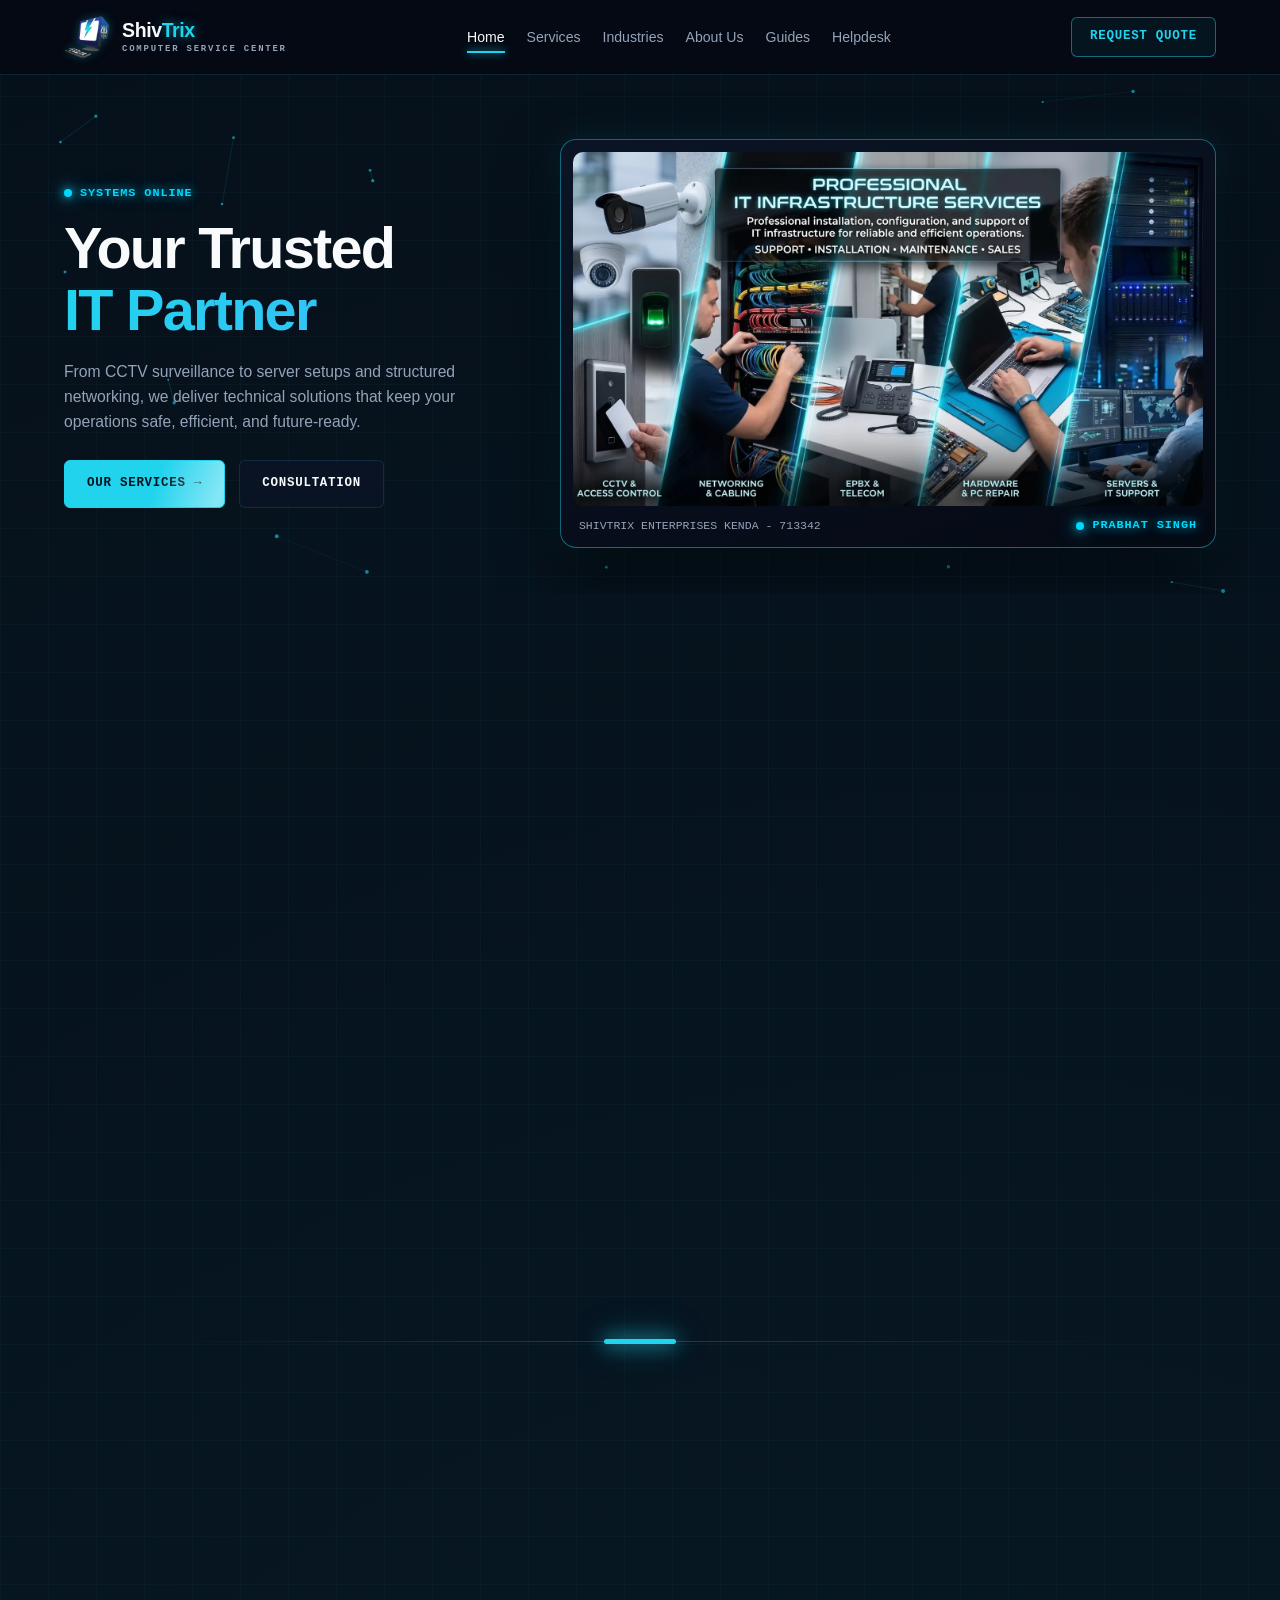
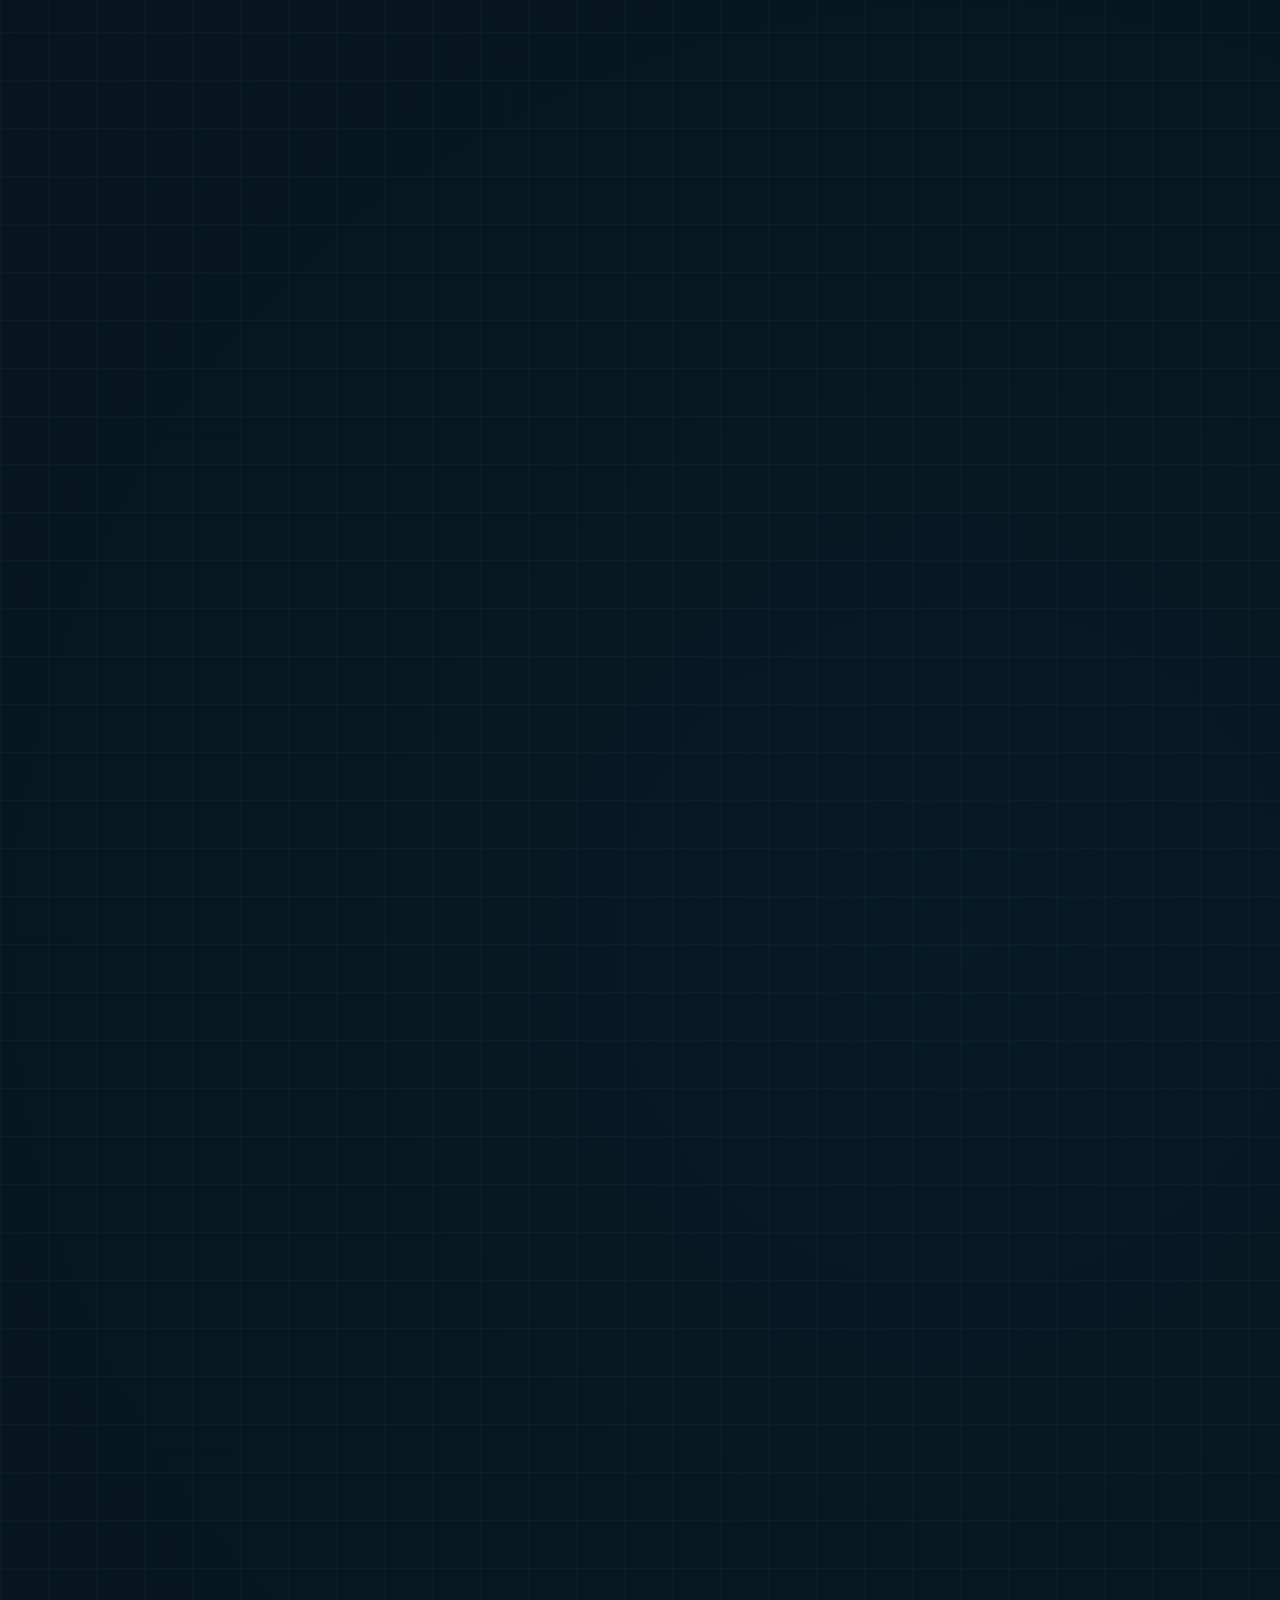
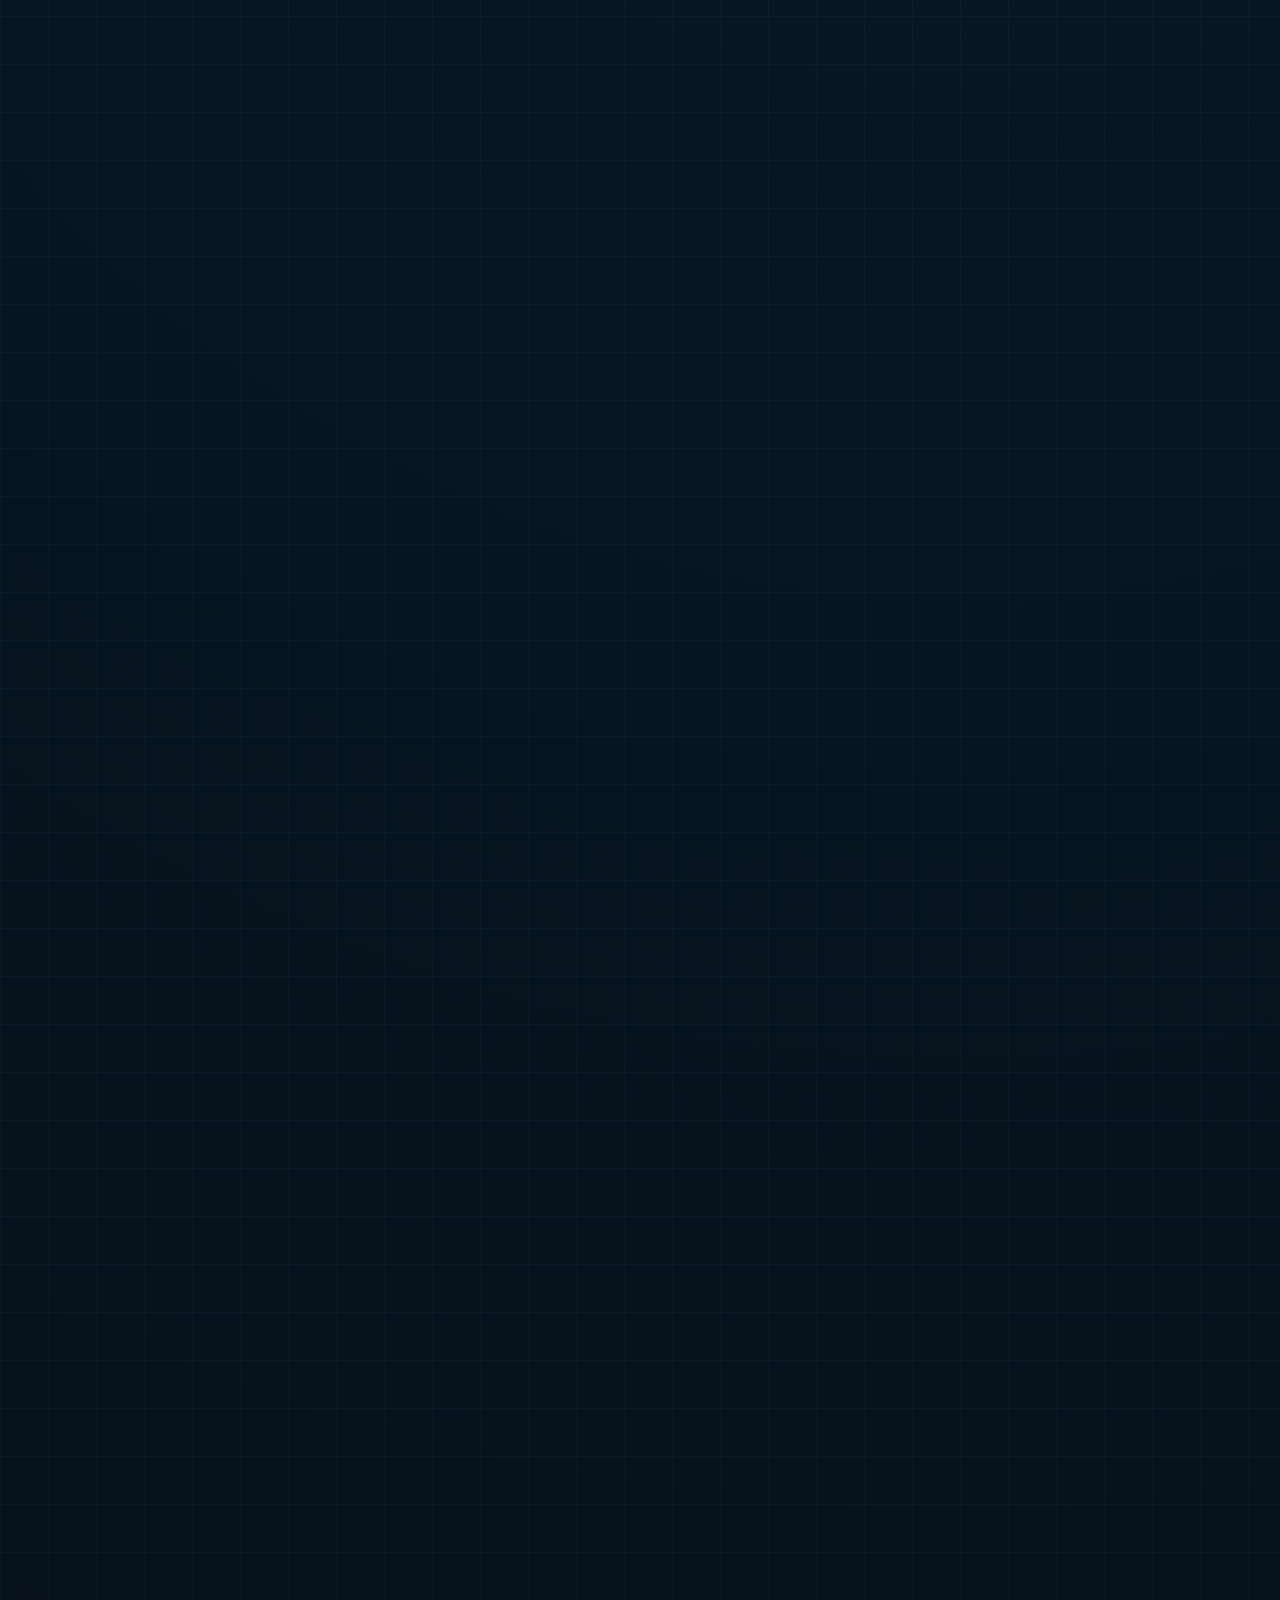
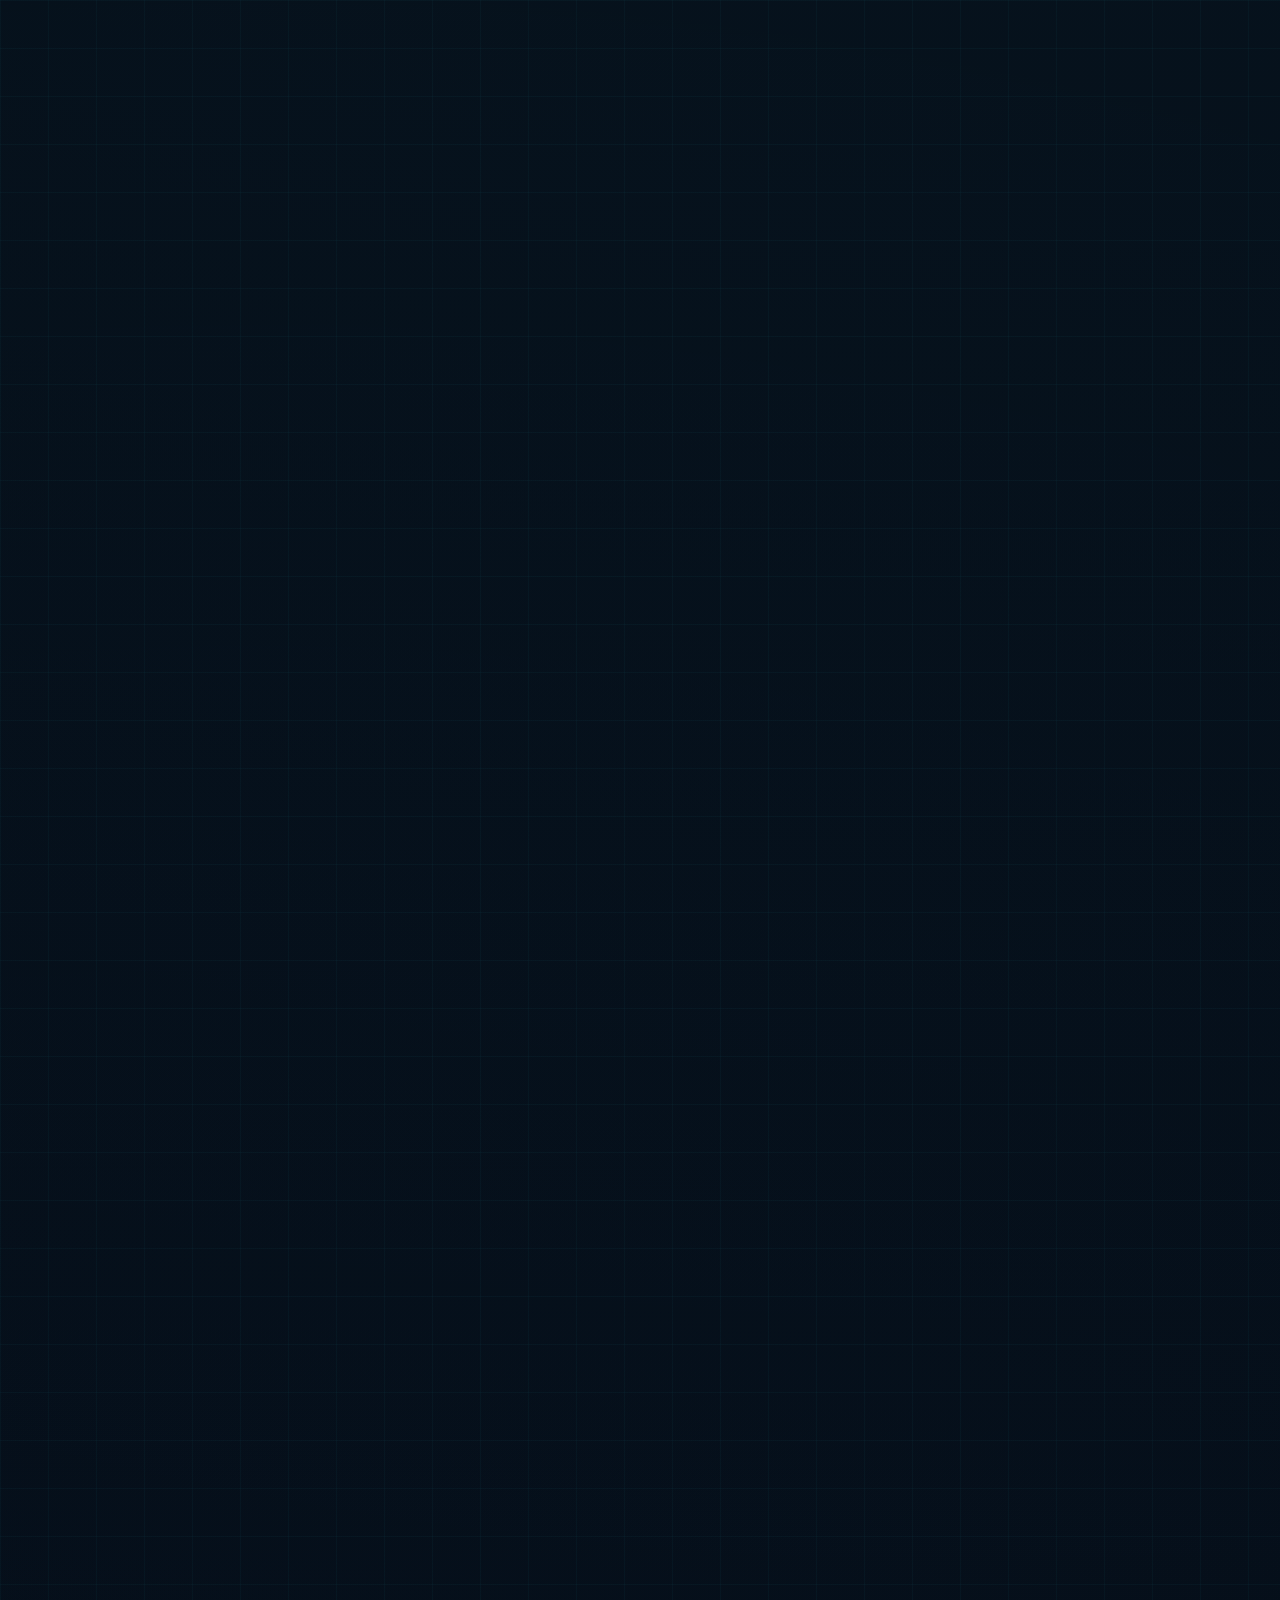
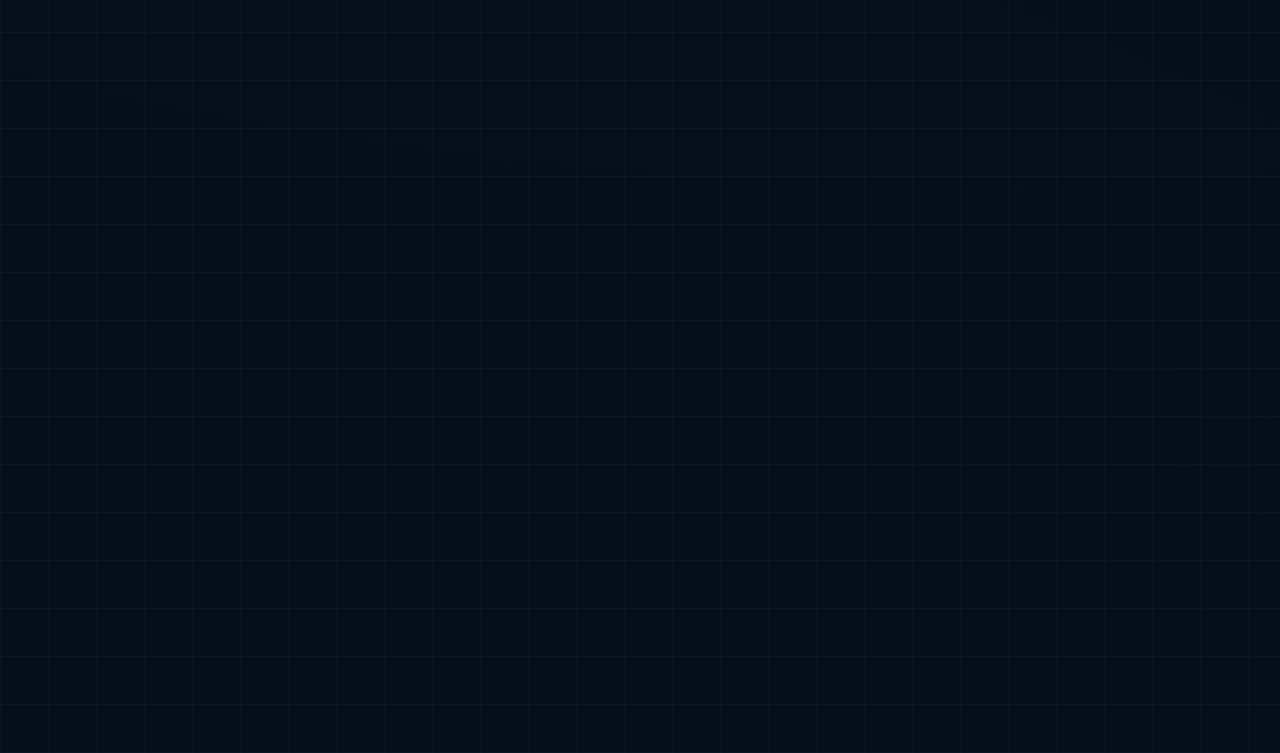
==== commit 067ed617: "Update index.html" ====
--- a/index.html
+++ b/index.html
@@ -75,7 +75,7 @@
             <source type="image/webp" srcset="hero-image-2.webp" />
             <img src="hero-image-2.jpg" width="1600" height="893" alt="Professional IT infrastructure services: CCTV and access control, networking and cabling, EPBX and telecom, hardware and PC repair, servers and IT support" fetchpriority="high" decoding="async" />
           </picture>
-          <figcaption class="visual-caption"><span>NODE: SHIVTRIX-KENDA-01</span><span class="sys-status" style="margin-top:0;">SYSTEMS ONLINE</span></figcaption>
+          <figcaption class="visual-caption"><span>SHIVTRIX ENTERPRISES KENDA - 713342</span><span class="sys-status" style="margin-top:0;">PRABHAT SINGH</span></figcaption>
         </figure>
       </div>
     </section>
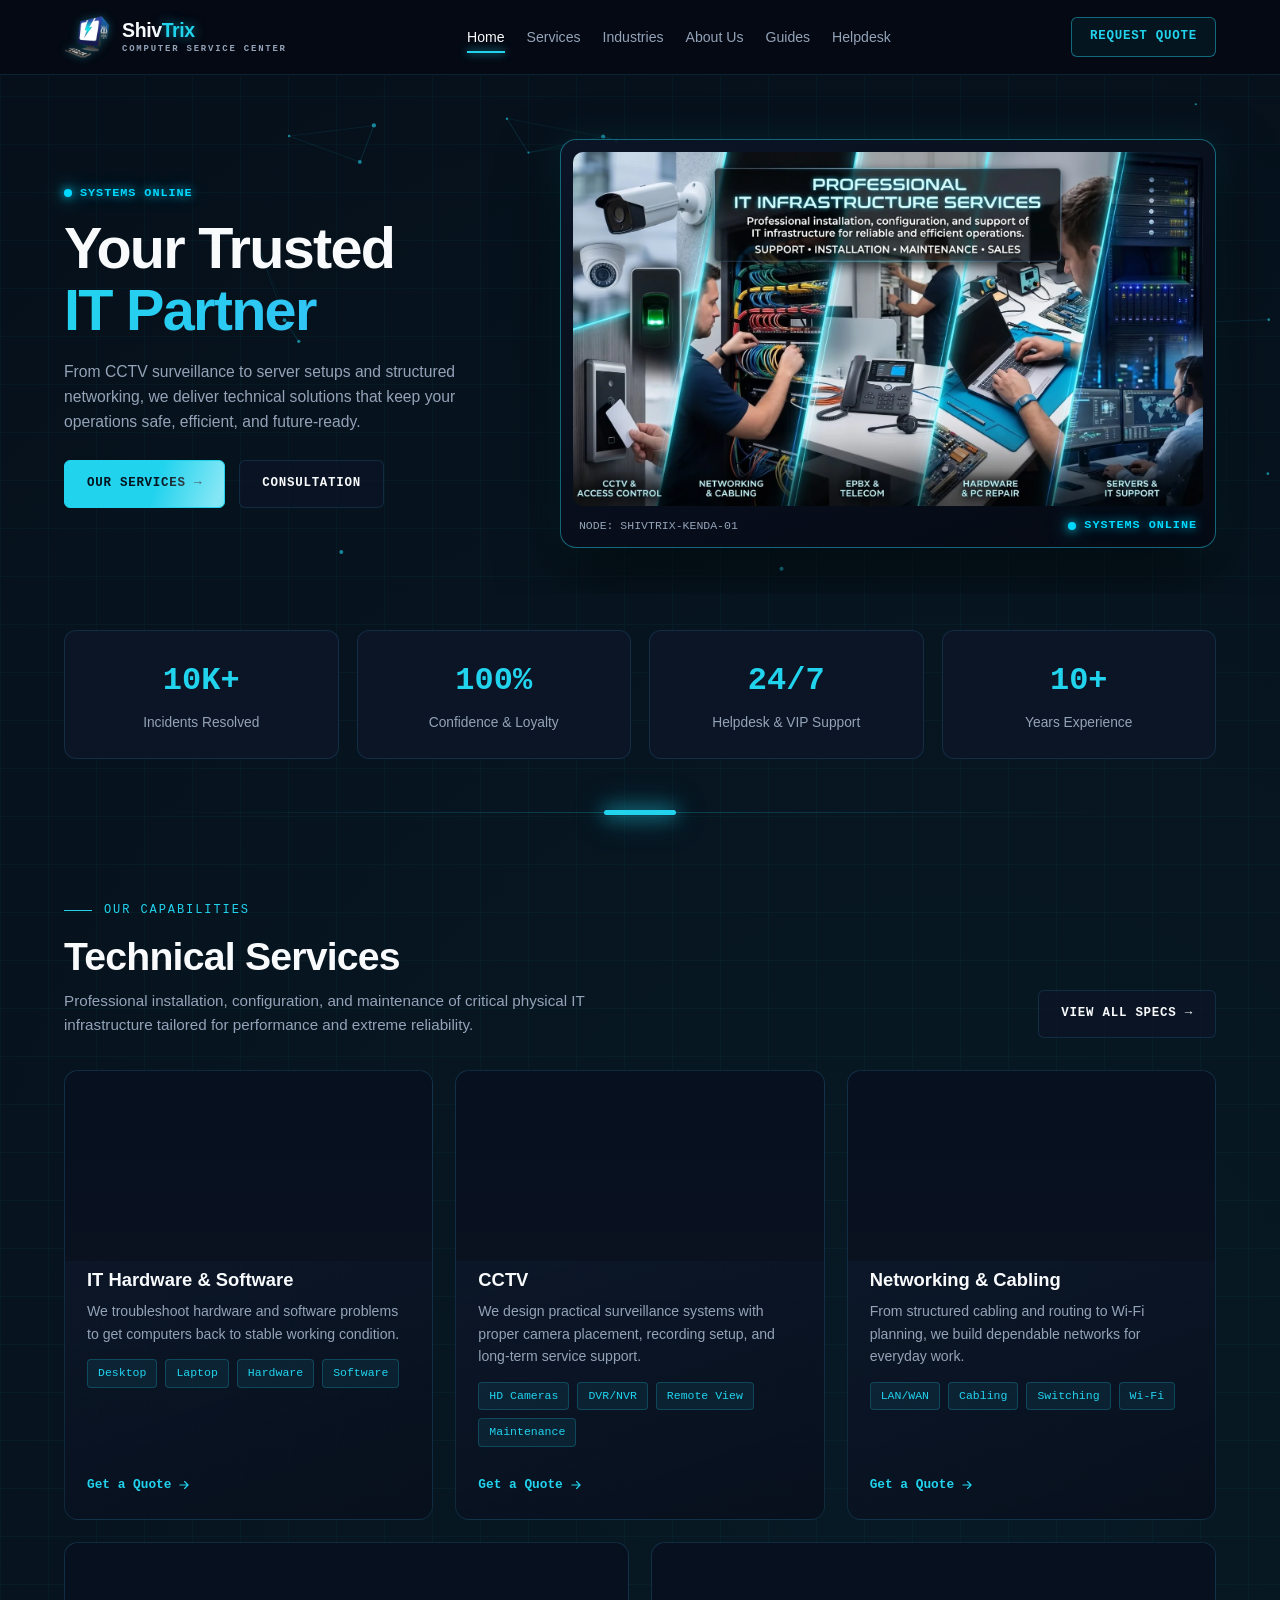
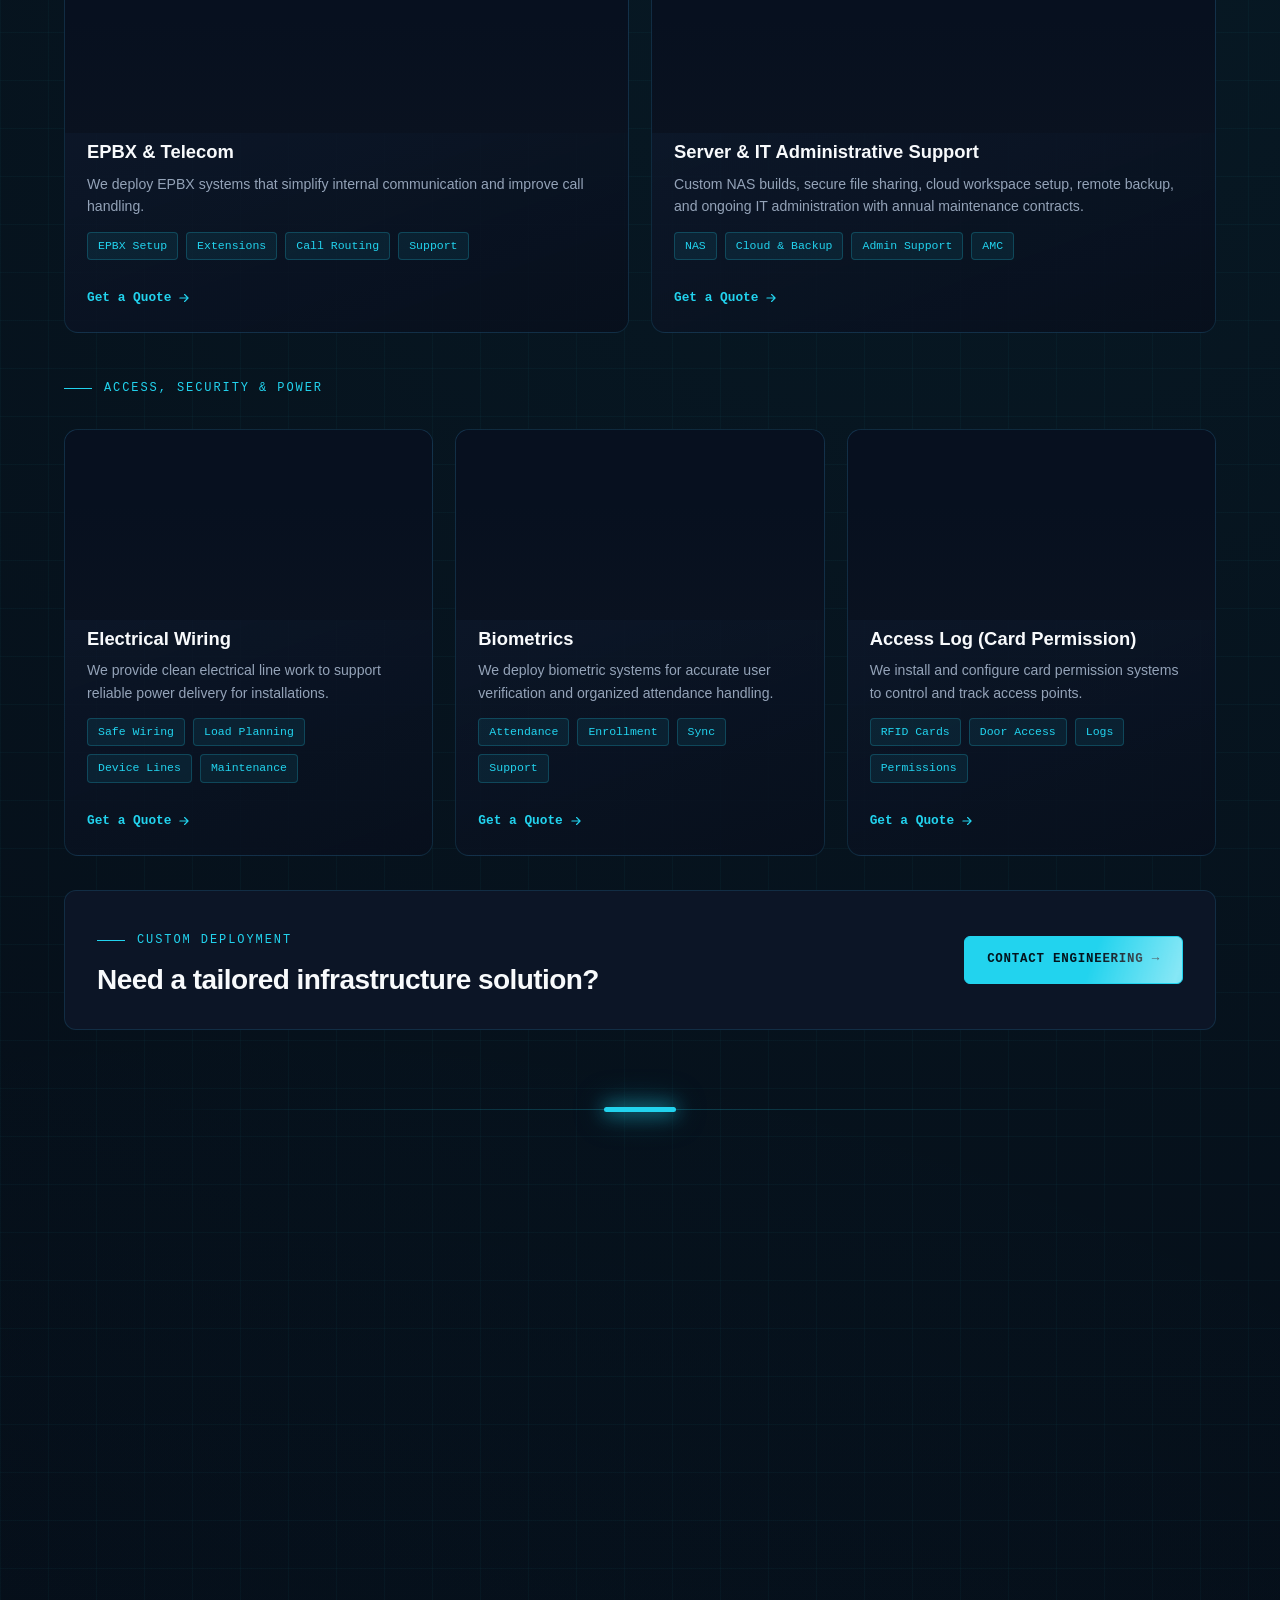
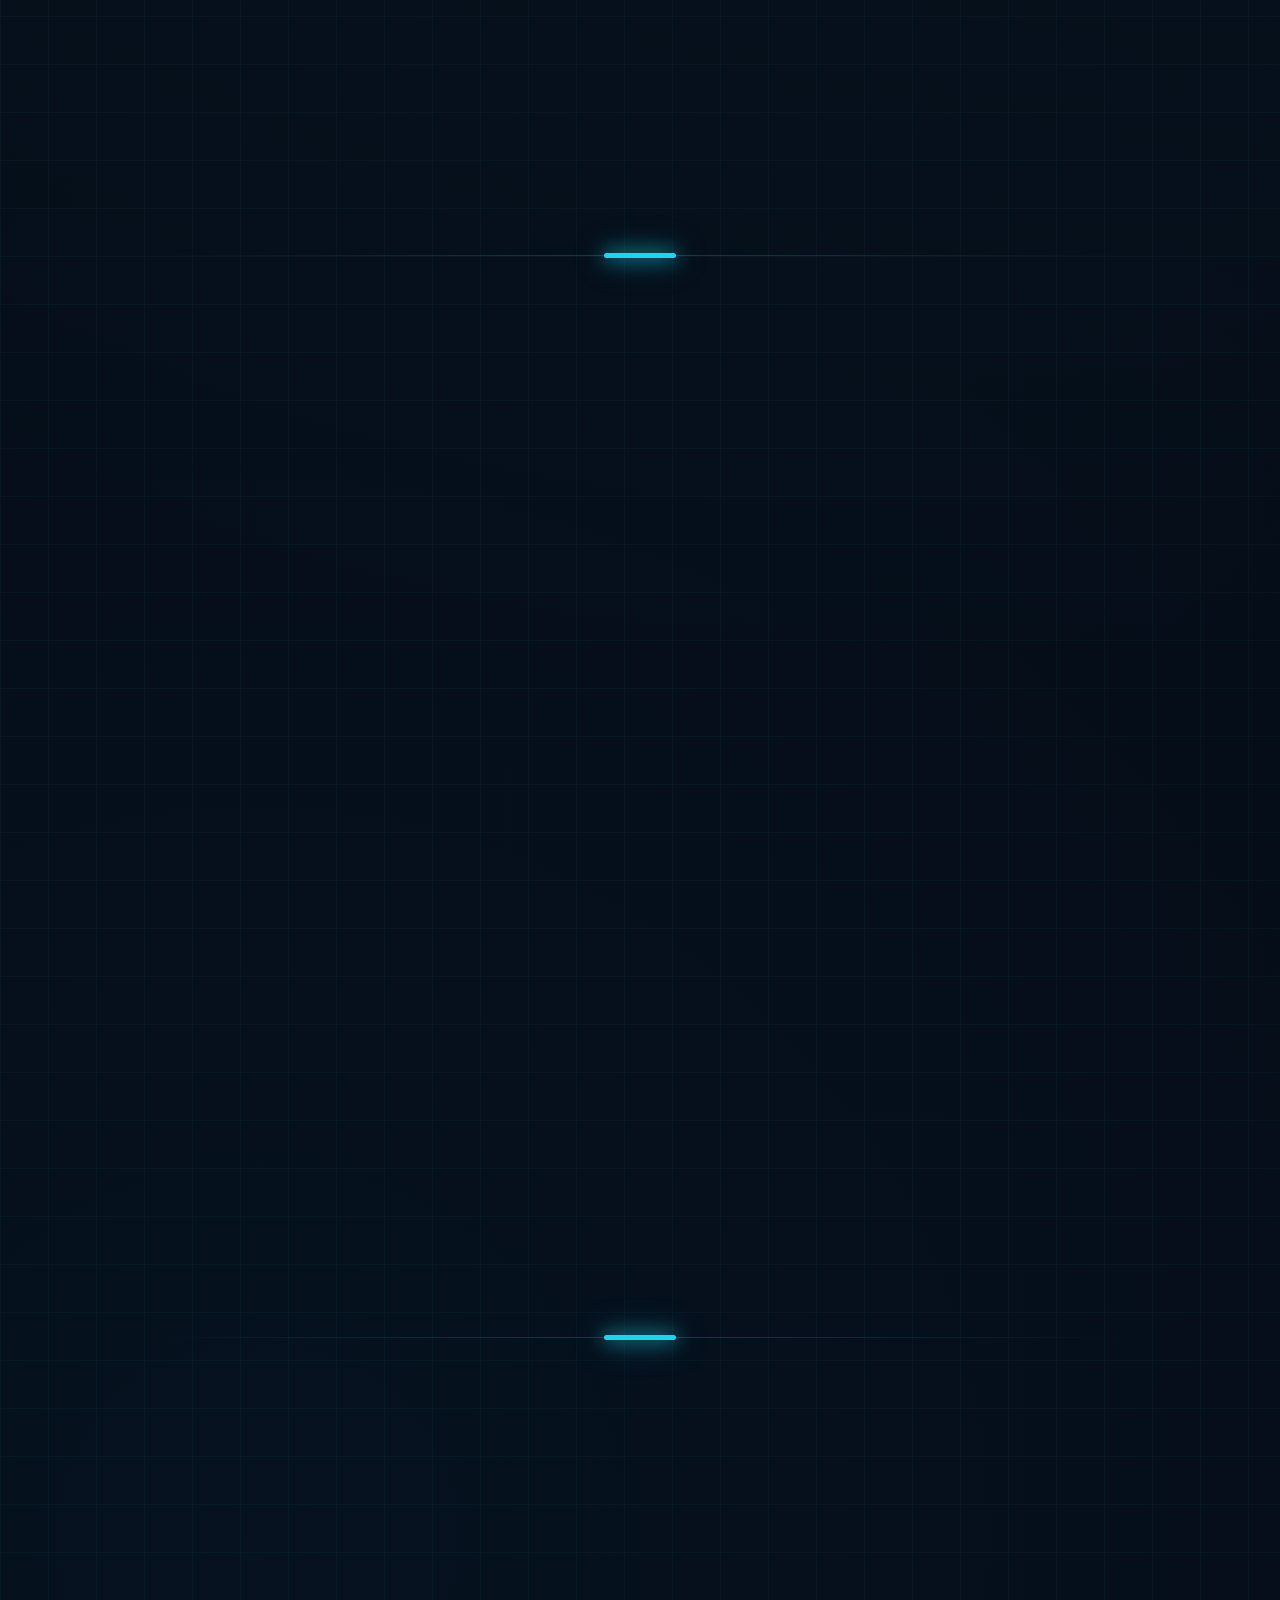
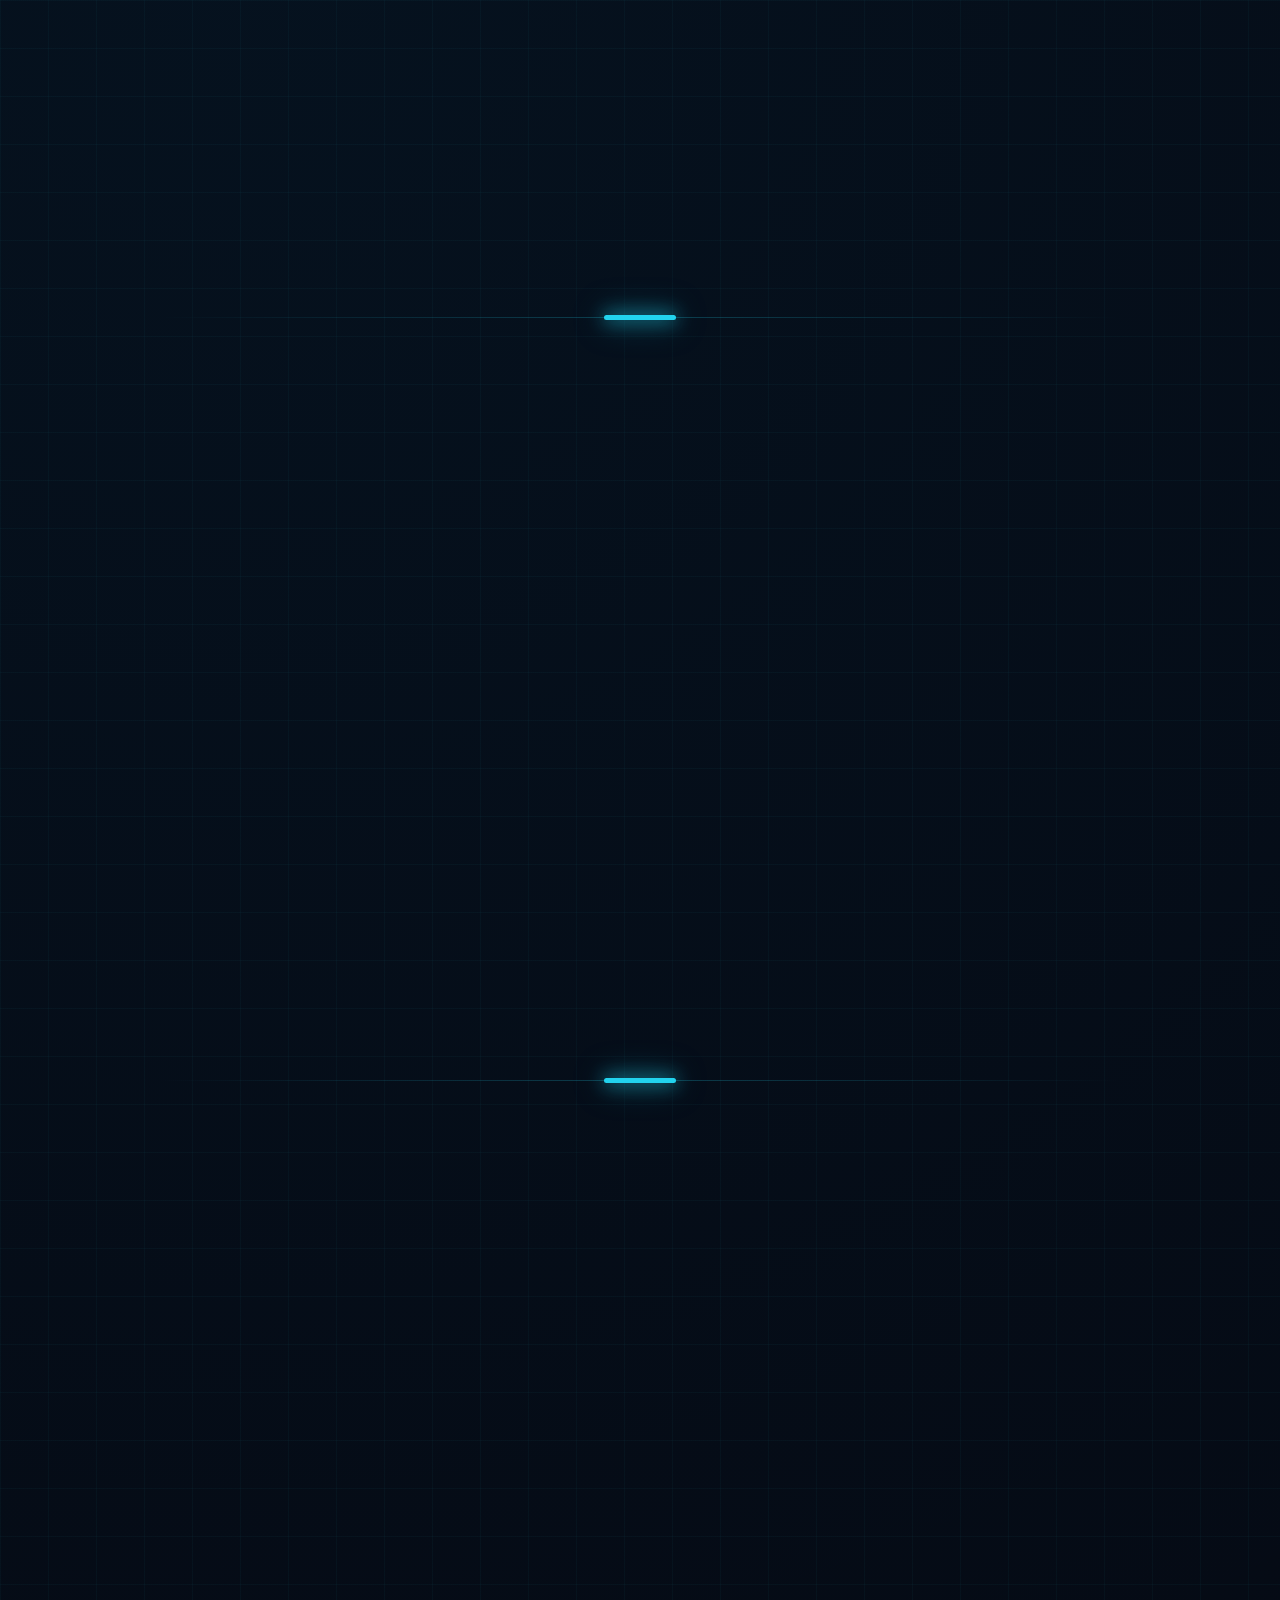
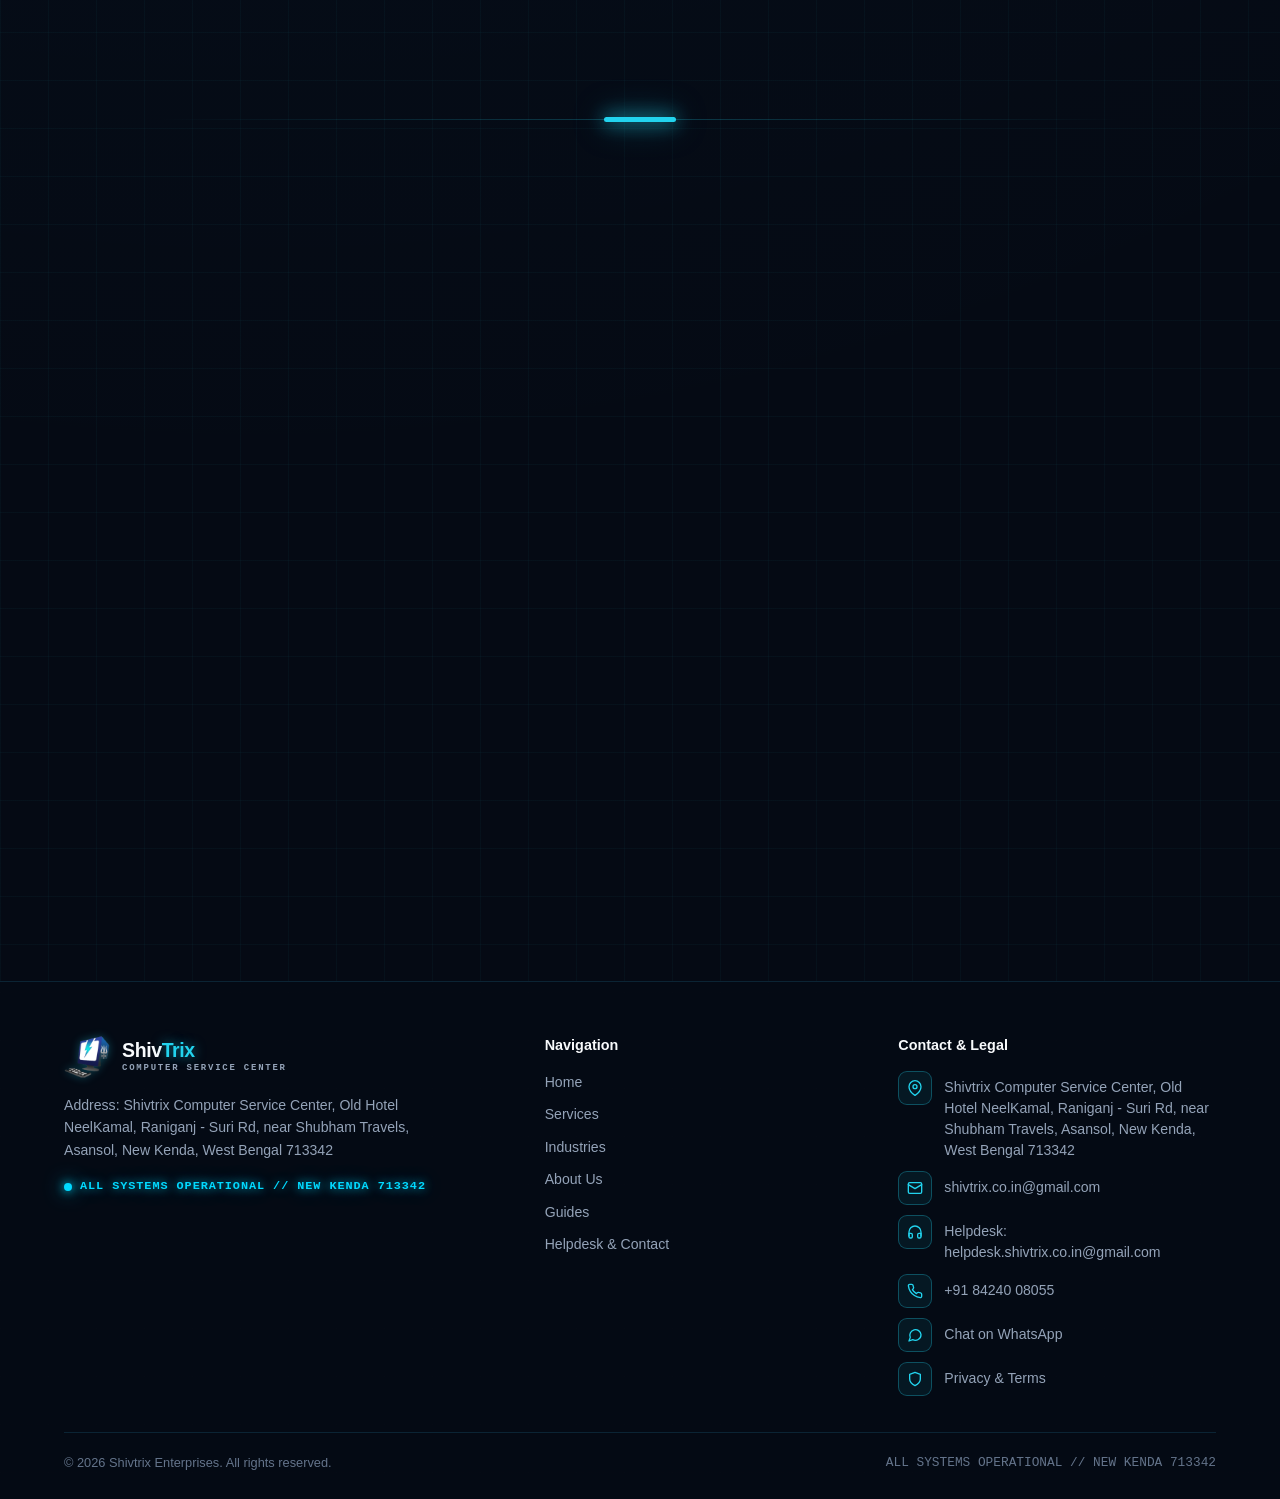
==== commit 50580d57: "Add files via upload" ====
--- a/index.html
+++ b/index.html
@@ -75,7 +75,7 @@
             <source type="image/webp" srcset="hero-image-2.webp" />
             <img src="hero-image-2.jpg" width="1600" height="893" alt="Professional IT infrastructure services: CCTV and access control, networking and cabling, EPBX and telecom, hardware and PC repair, servers and IT support" fetchpriority="high" decoding="async" />
           </picture>
-          <figcaption class="visual-caption"><span>SHIVTRIX ENTERPRISES KENDA - 713342</span><span class="sys-status" style="margin-top:0;">PRABHAT SINGH</span></figcaption>
+          <figcaption class="visual-caption"><span>NODE: SHIVTRIX-KENDA-01</span><span class="sys-status" style="margin-top:0;">SYSTEMS ONLINE</span></figcaption>
         </figure>
       </div>
     </section>
@@ -188,6 +188,61 @@
           </div>
           <a class="btn-cyan" href="helpdesk.html">Contact Engineering &rarr;</a>
         </div>
+      </div>
+    </section>
+
+    <div class="glow-divider"></div>
+
+    <!-- PRICING -->
+    <section class="section" id="pricing">
+      <div class="container">
+        <div class="section-head">
+          <div>
+            <div class="eyebrow">TRANSPARENT PRICING</div>
+            <h2 class="section-heading">Our Starting Prices</h2>
+            <p class="section-sub">Affordable IT &amp; Security solutions with premium quality. We help businesses grow with high-converting websites, CCTV security, and complete IT infrastructure solutions.</p>
+          </div>
+        </div>
+        <ul class="trust-chips">
+          <li class="tc-green">&#10003; Free Consultation</li>
+          <li class="tc-blue">&#10003; Fast Delivery</li>
+          <li class="tc-purple">&#10003; Trusted Experts</li>
+        </ul>
+        <div class="price-grid">
+          <article class="price-card pc-blue">
+            <span class="price-badge">Most Popular</span>
+            <h3>CCTV Installation</h3>
+            <small>Starting from</small>
+            <div class="price-amt">&#8377;2,999<span>/-</span></div>
+            <p>Basic setup + professional installation</p>
+            <a class="full-details-link" href="helpdesk.html?service=CCTV#formPanel">Get a Quote <svg class="mini" viewBox="0 0 24 24" fill="none" stroke="currentColor" stroke-width="2" stroke-linecap="round" stroke-linejoin="round" aria-hidden="true"><path d="M5 12h14M13 6l6 6-6 6"/></svg></a>
+          </article>
+          <article class="price-card pc-green">
+            
+            <h3>Website Development</h3>
+            <small>Starting from</small>
+            <div class="price-amt">&#8377;4,999<span>/-</span></div>
+            <p>Modern business website design</p>
+            <a class="full-details-link" href="helpdesk.html?service=Website%20Development#formPanel">Get a Quote <svg class="mini" viewBox="0 0 24 24" fill="none" stroke="currentColor" stroke-width="2" stroke-linecap="round" stroke-linejoin="round" aria-hidden="true"><path d="M5 12h14M13 6l6 6-6 6"/></svg></a>
+          </article>
+          <article class="price-card pc-purple">
+            
+            <h3>Networking Solutions</h3>
+            <small>Starting from</small>
+            <div class="price-amt">&#8377;1,999<span>/-</span></div>
+            <p>LAN setup + configuration support</p>
+            <a class="full-details-link" href="helpdesk.html?service=Networking%20%26%20Cabling#formPanel">Get a Quote <svg class="mini" viewBox="0 0 24 24" fill="none" stroke="currentColor" stroke-width="2" stroke-linecap="round" stroke-linejoin="round" aria-hidden="true"><path d="M5 12h14M13 6l6 6-6 6"/></svg></a>
+          </article>
+          <article class="price-card pc-yellow">
+            
+            <h3>IT Support Services</h3>
+            <small>Starting from</small>
+            <div class="price-amt">&#8377;999<span>/-</span></div>
+            <p>Fast troubleshooting & system maintenance</p>
+            <a class="full-details-link" href="helpdesk.html?service=IT%20Hardware%20%26%20Software#formPanel">Get a Quote <svg class="mini" viewBox="0 0 24 24" fill="none" stroke="currentColor" stroke-width="2" stroke-linecap="round" stroke-linejoin="round" aria-hidden="true"><path d="M5 12h14M13 6l6 6-6 6"/></svg></a>
+          </article>
+        </div>
+        <p class="price-note">Prices shown are starting prices. The final quote depends on your site, equipment and requirements.</p>
       </div>
     </section>
 
@@ -344,7 +399,7 @@
                 <div class="field" style="margin-bottom:0;"><label for="fName">Name *</label><input type="text" id="fName" required placeholder="Your name" autocomplete="name" /></div>
                 <div class="field" style="margin-bottom:0;"><label for="fEmail">Email</label><input type="email" id="fEmail" placeholder="you@example.com" autocomplete="email" /></div>
               </div>
-              <div class="field"><label for="fService">Subject</label><select id="fService"><option value="IT Hardware &amp; Software">IT Hardware &amp; Software</option><option value="CCTV">CCTV</option><option value="Networking &amp; Cabling">Networking &amp; Cabling</option><option value="EPBX &amp; Telecom">EPBX &amp; Telecom</option><option value="Server &amp; IT Administrative Support">Server &amp; IT Administrative Support</option><option value="Electrical Wiring">Electrical Wiring</option><option value="Biometrics">Biometrics</option><option value="Access Log (Card Permission)">Access Log (Card Permission)</option><option value="General Enquiry">General Enquiry</option></select></div>
+              <div class="field"><label for="fService">Subject</label><select id="fService"><option value="IT Hardware &amp; Software">IT Hardware &amp; Software</option><option value="CCTV">CCTV</option><option value="Networking &amp; Cabling">Networking &amp; Cabling</option><option value="EPBX &amp; Telecom">EPBX &amp; Telecom</option><option value="Server &amp; IT Administrative Support">Server &amp; IT Administrative Support</option><option value="Electrical Wiring">Electrical Wiring</option><option value="Biometrics">Biometrics</option><option value="Access Log (Card Permission)">Access Log (Card Permission)</option><option value="Website Development">Website Development</option><option value="General Enquiry">General Enquiry</option></select></div>
               <div class="field"><label for="fMsg">Message *</label><textarea id="fMsg" rows="3" required placeholder="Write your message here..."></textarea></div>
               <div class="action-row">
                 <button type="button" id="sendWhatsAppBtn" class="btn-cyan">SEND TO WHATSAPP &rarr;</button>
--- a/style.css
+++ b/style.css
@@ -1036,3 +1036,24 @@
   .reader-tip { background: #f1f5f9; border-color: #94a3b8; }
   .reader-x, .reader-actions { display: none !important; }
 }
+
+/* ================= Pricing ================= */
+.trust-chips { list-style: none; display: flex; flex-wrap: wrap; gap: 10px; margin: 18px 0 26px; }
+.trust-chips li { padding: 8px 16px; border-radius: 999px; font-size: .86rem; font-weight: 500; border: 1px solid; }
+.tc-green { color: #4ade80; background: rgba(74,222,128,.07); border-color: rgba(74,222,128,.3); }
+.tc-blue { color: #60a5fa; background: rgba(96,165,250,.07); border-color: rgba(96,165,250,.3); }
+.tc-purple { color: #c084fc; background: rgba(192,132,252,.07); border-color: rgba(192,132,252,.3); }
+.price-grid { display: grid; grid-template-columns: repeat(4, 1fr); gap: 20px; }
+.price-card { --ac: #60a5fa; position: relative; display: flex; flex-direction: column; padding: 26px 22px 22px; border-radius: 16px; background: linear-gradient(160deg, rgba(16,24,44,.95), rgba(10,16,32,.98)); border: 1px solid color-mix(in srgb, var(--ac) 38%, transparent); transition: border-color .25s ease, box-shadow .25s ease; }
+.pc-blue { --ac: #60a5fa; } .pc-green { --ac: #4ade80; } .pc-purple { --ac: #c084fc; } .pc-yellow { --ac: #facc15; }
+@media (hover: hover) { .price-card:hover { border-color: var(--ac); box-shadow: 0 16px 36px rgba(0,0,0,.45), 0 0 24px color-mix(in srgb, var(--ac) 22%, transparent); } }
+.price-card h3 { font-size: 1.22rem; line-height: 1.25; margin-bottom: 18px; padding-right: 86px; min-height: 2.5em; }
+.price-card small { color: var(--text-muted); font-size: .84rem; }
+.price-amt { font-size: 2.35rem; font-weight: 800; letter-spacing: -.02em; color: var(--ac); line-height: 1.15; margin: 2px 0 12px; }
+.price-amt span { margin-left: 2px; }
+.price-card p { color: var(--text-muted); font-size: .92rem; flex: 1; }
+.price-card .full-details-link { margin-top: 16px; color: var(--ac); }
+.price-badge { position: absolute; top: 16px; right: 16px; padding: 5px 12px; border-radius: 999px; background: #2563eb; color: #fff; font-size: .72rem; font-weight: 600; }
+.price-note { margin-top: 18px; font-size: .82rem; color: var(--text-dim); }
+@media (max-width: 1100px) { .price-grid { grid-template-columns: repeat(2, 1fr); } .price-card h3 { min-height: 0; } }
+@media (max-width: 600px) { .price-grid { grid-template-columns: 1fr; } .price-amt { font-size: 2.1rem; } }
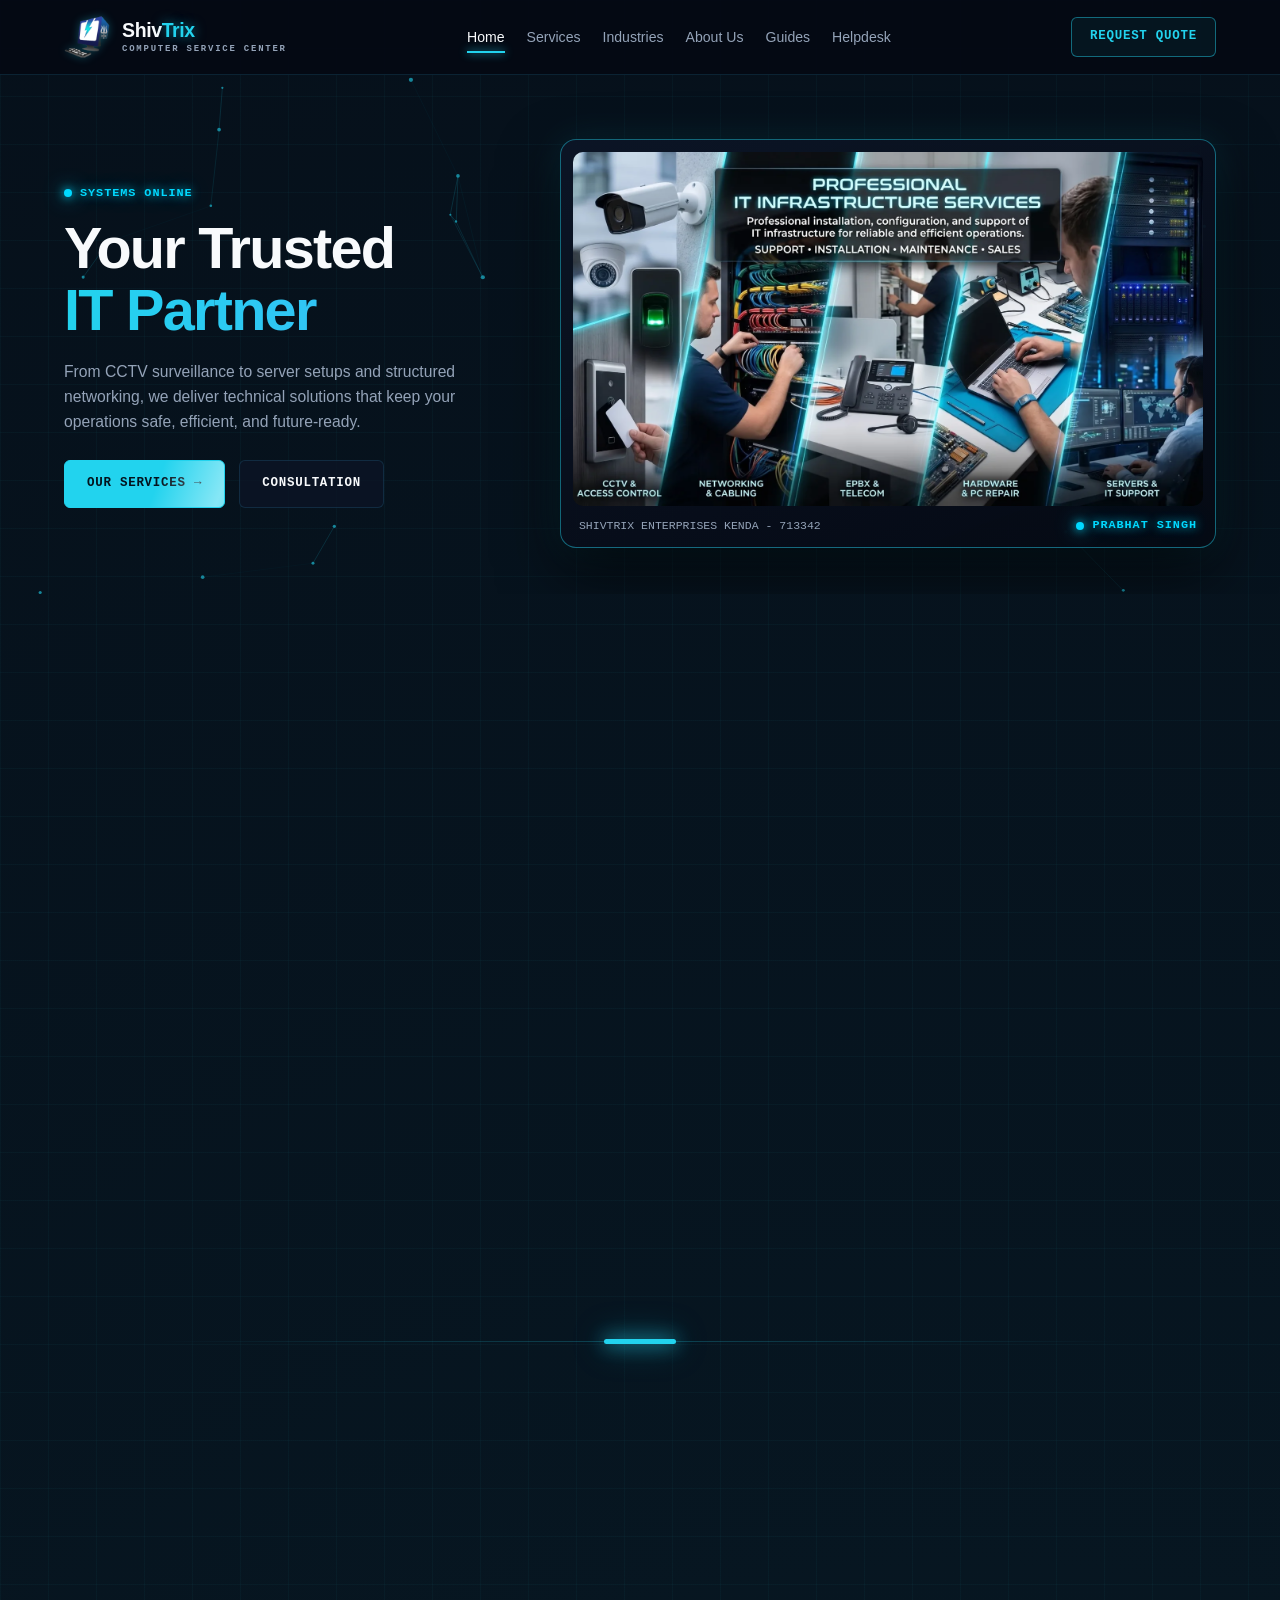
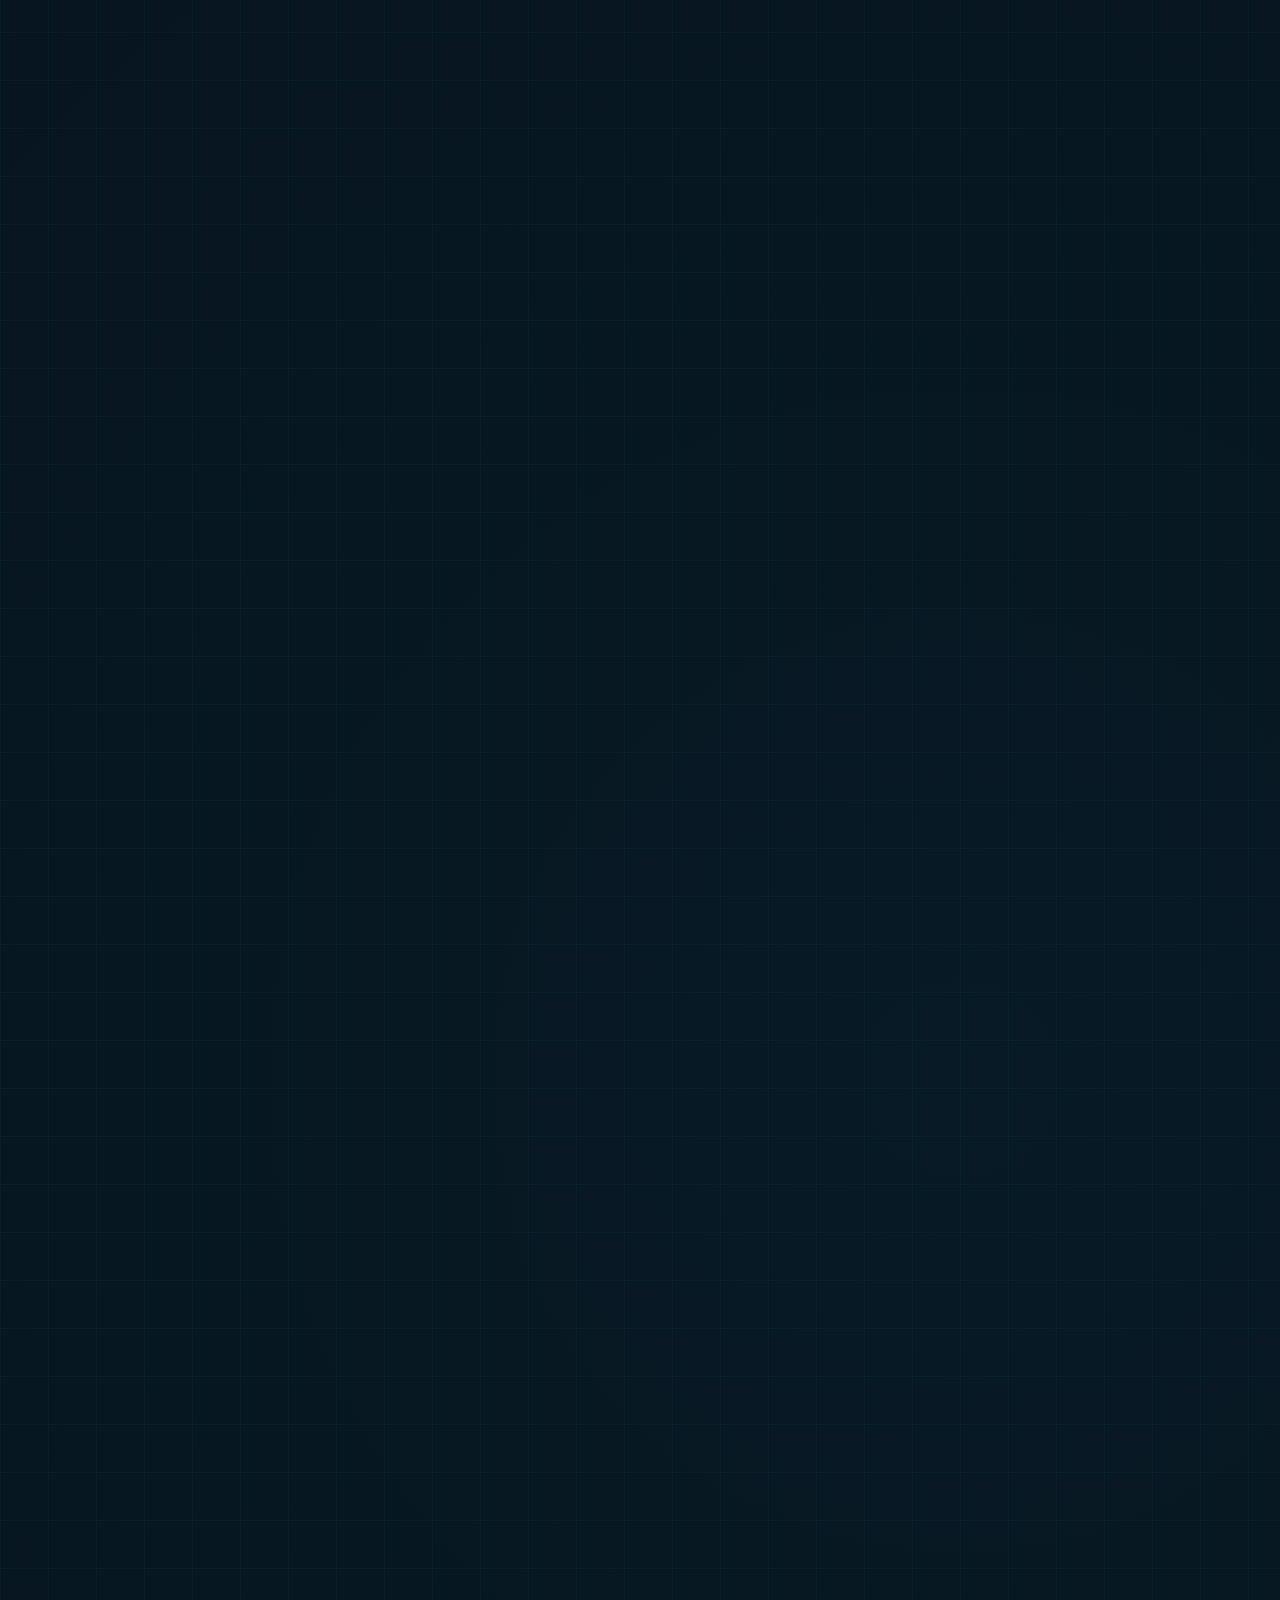
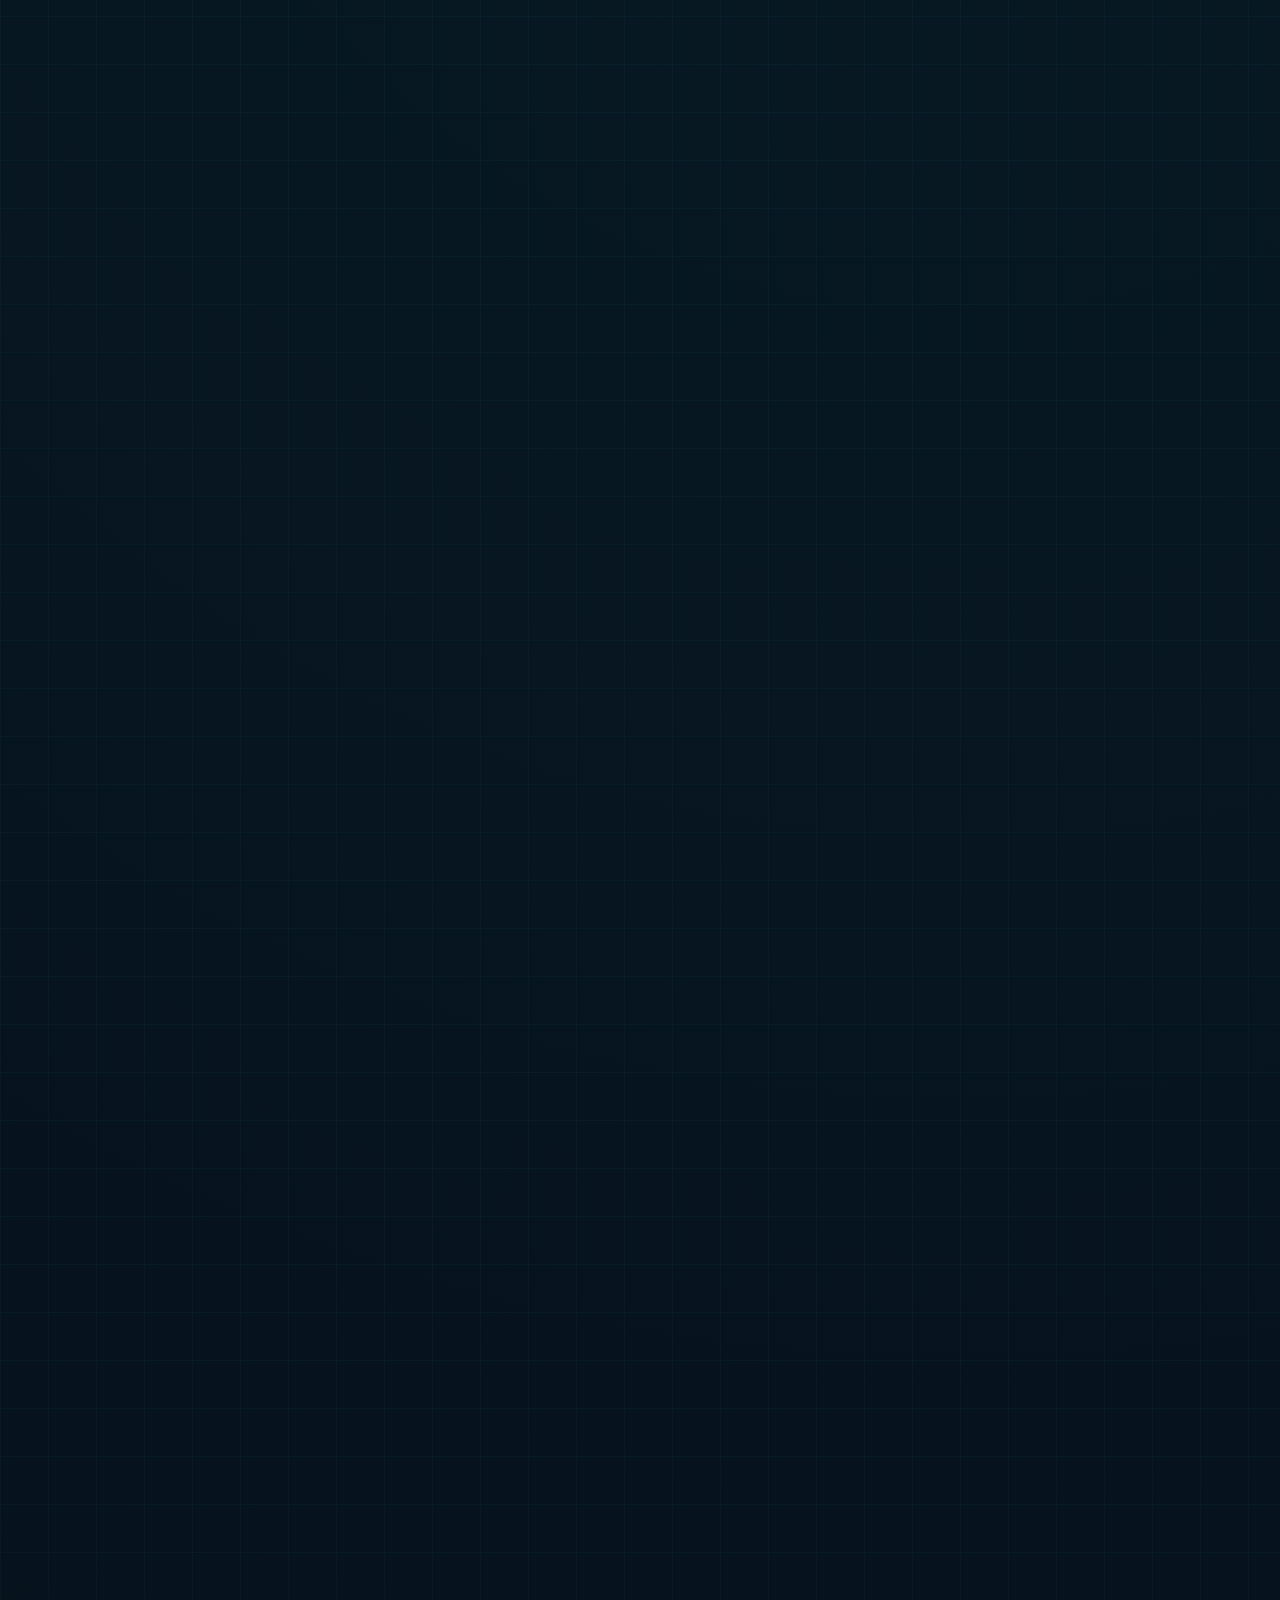
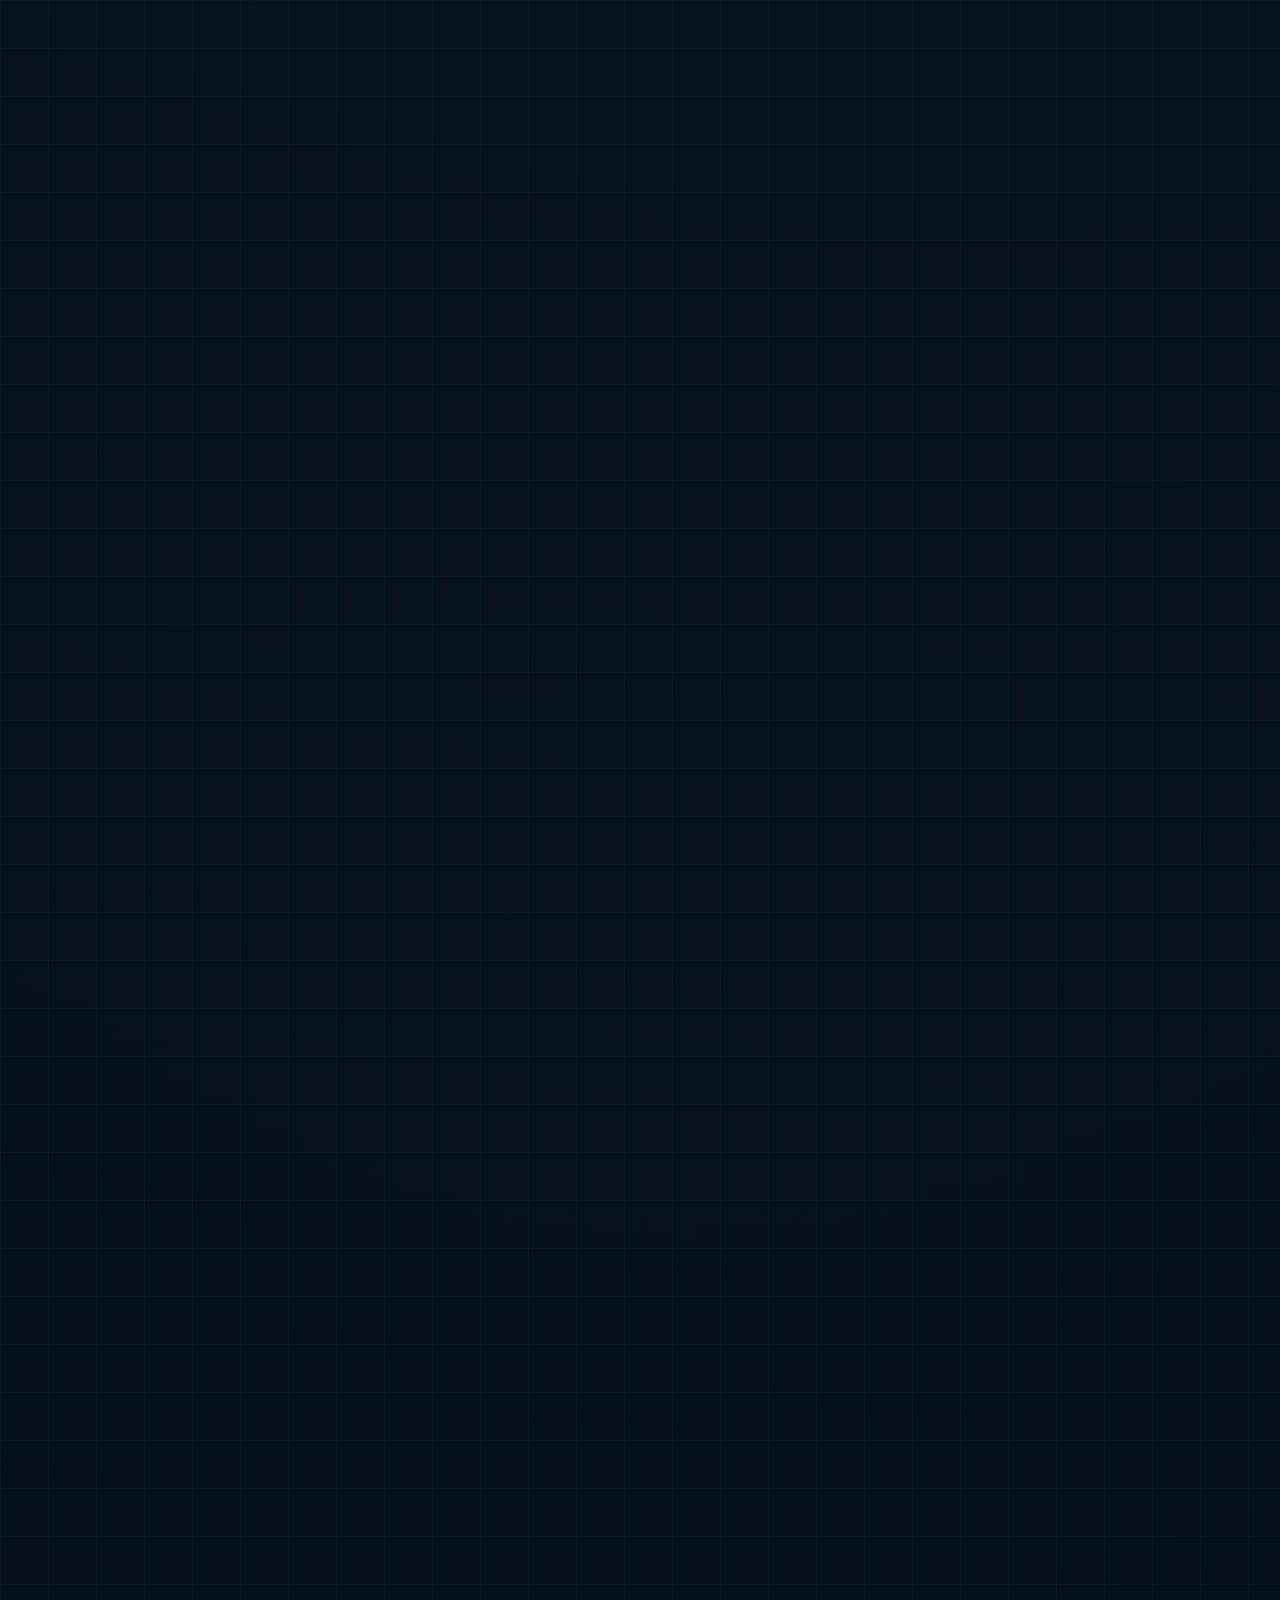
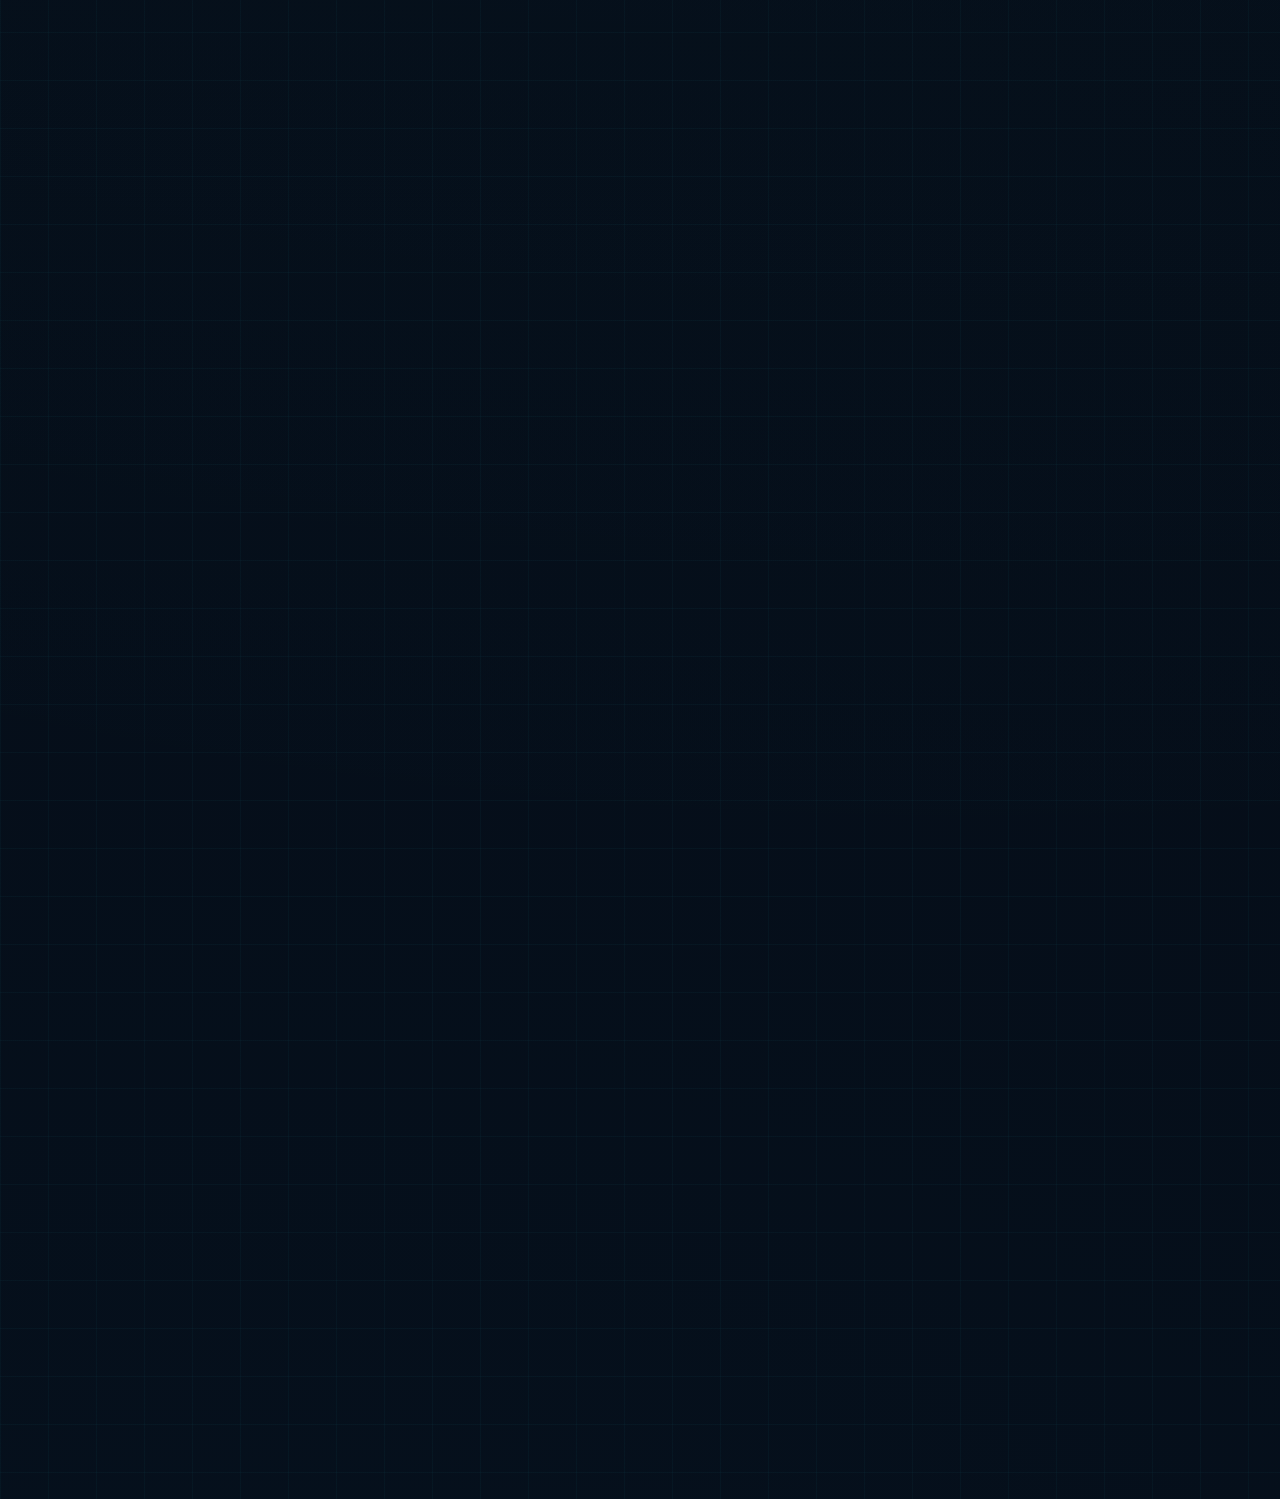
==== commit 97bdd54b: "Update index.html" ====
--- a/index.html
+++ b/index.html
@@ -75,7 +75,7 @@
             <source type="image/webp" srcset="hero-image-2.webp" />
             <img src="hero-image-2.jpg" width="1600" height="893" alt="Professional IT infrastructure services: CCTV and access control, networking and cabling, EPBX and telecom, hardware and PC repair, servers and IT support" fetchpriority="high" decoding="async" />
           </picture>
-          <figcaption class="visual-caption"><span>NODE: SHIVTRIX-KENDA-01</span><span class="sys-status" style="margin-top:0;">SYSTEMS ONLINE</span></figcaption>
+          <figcaption class="visual-caption"><span>SHIVTRIX ENTERPRISES KENDA - 713342</span><span class="sys-status" style="margin-top:0;">PRABHAT SINGH</span></figcaption>
         </figure>
       </div>
     </section>
